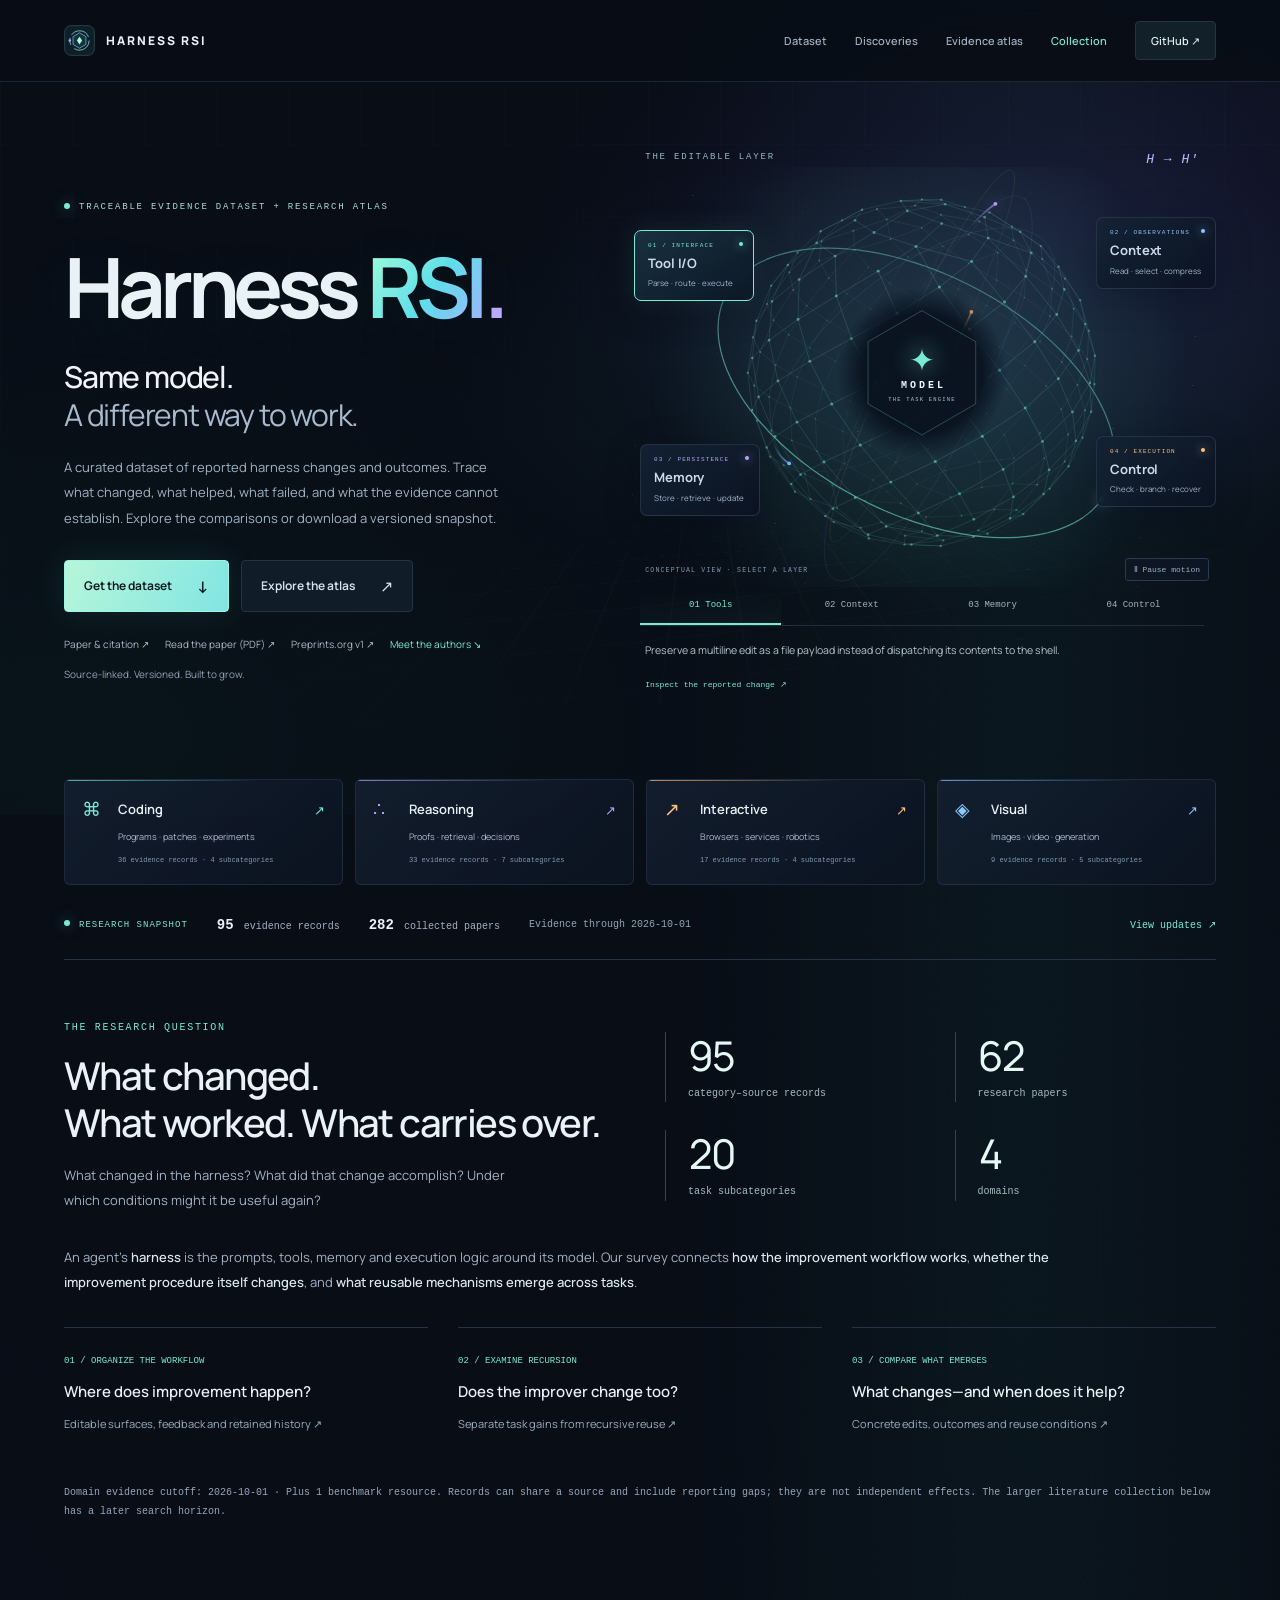
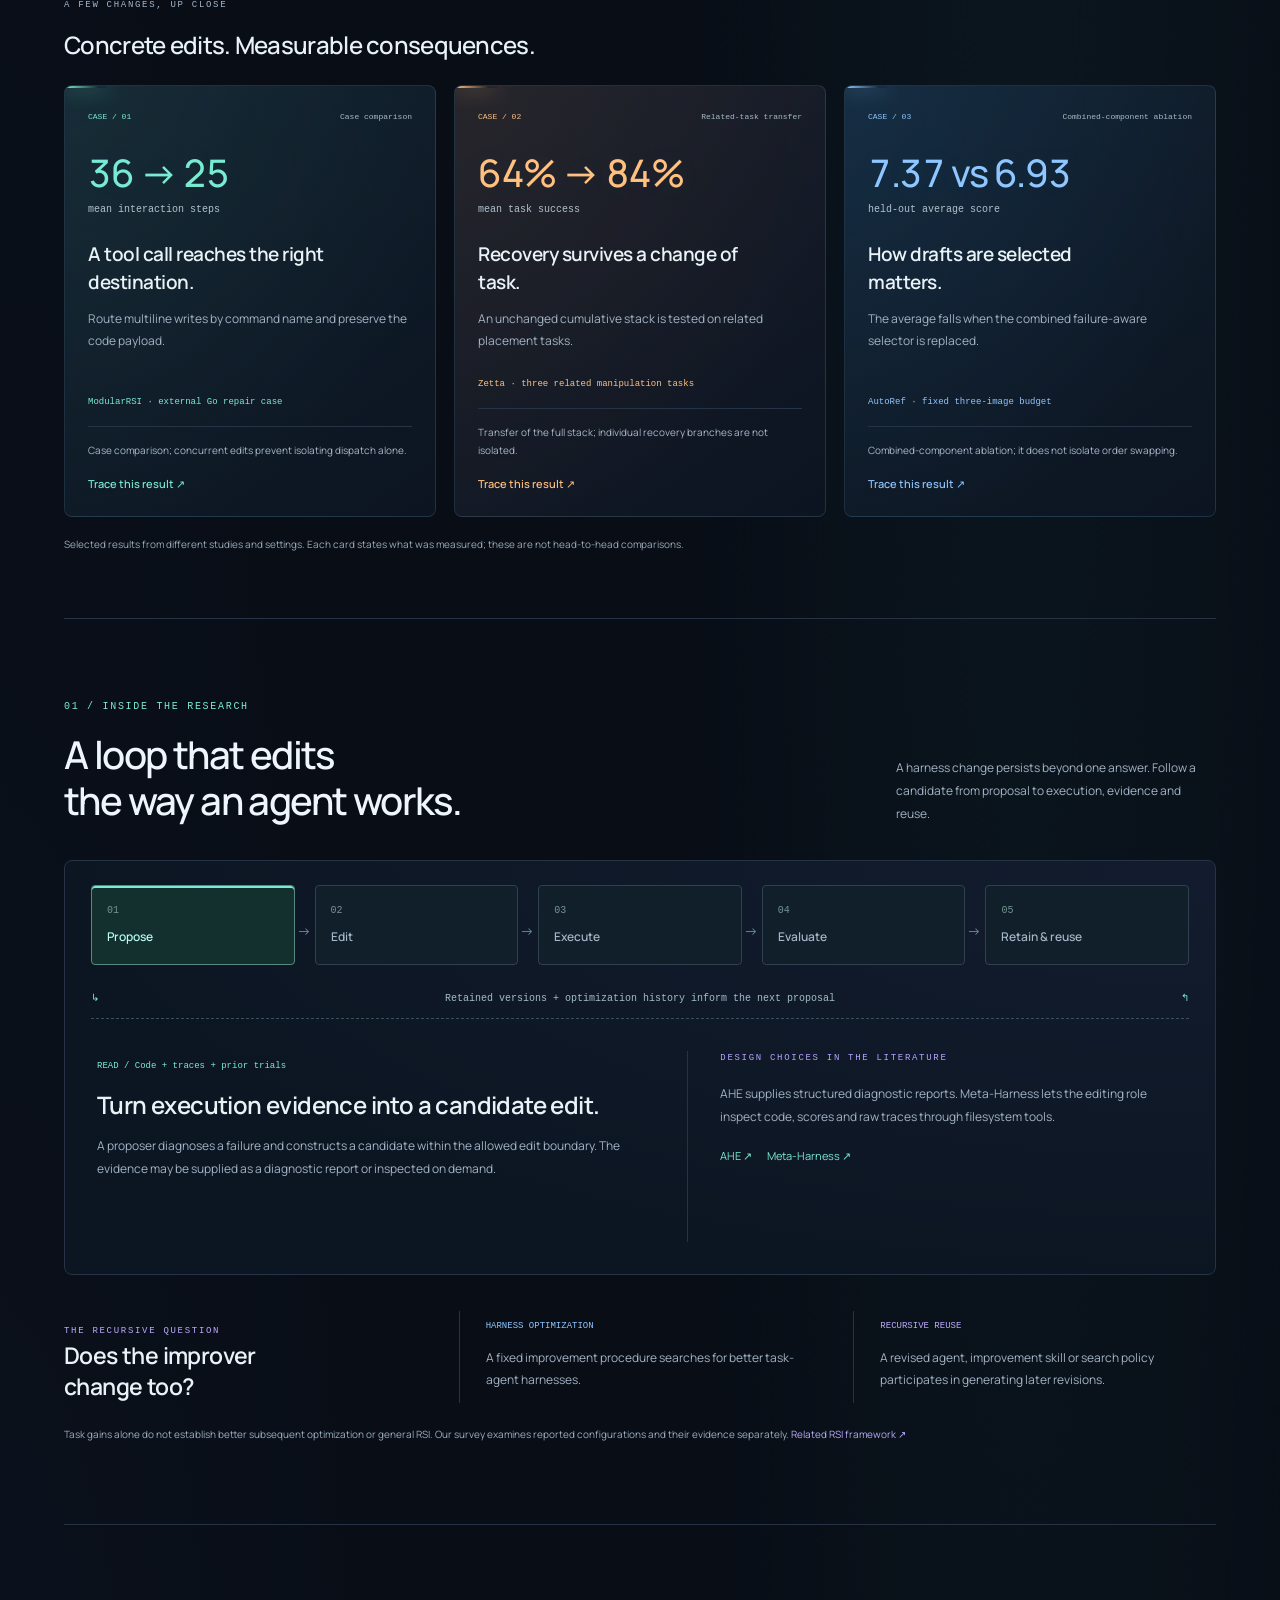
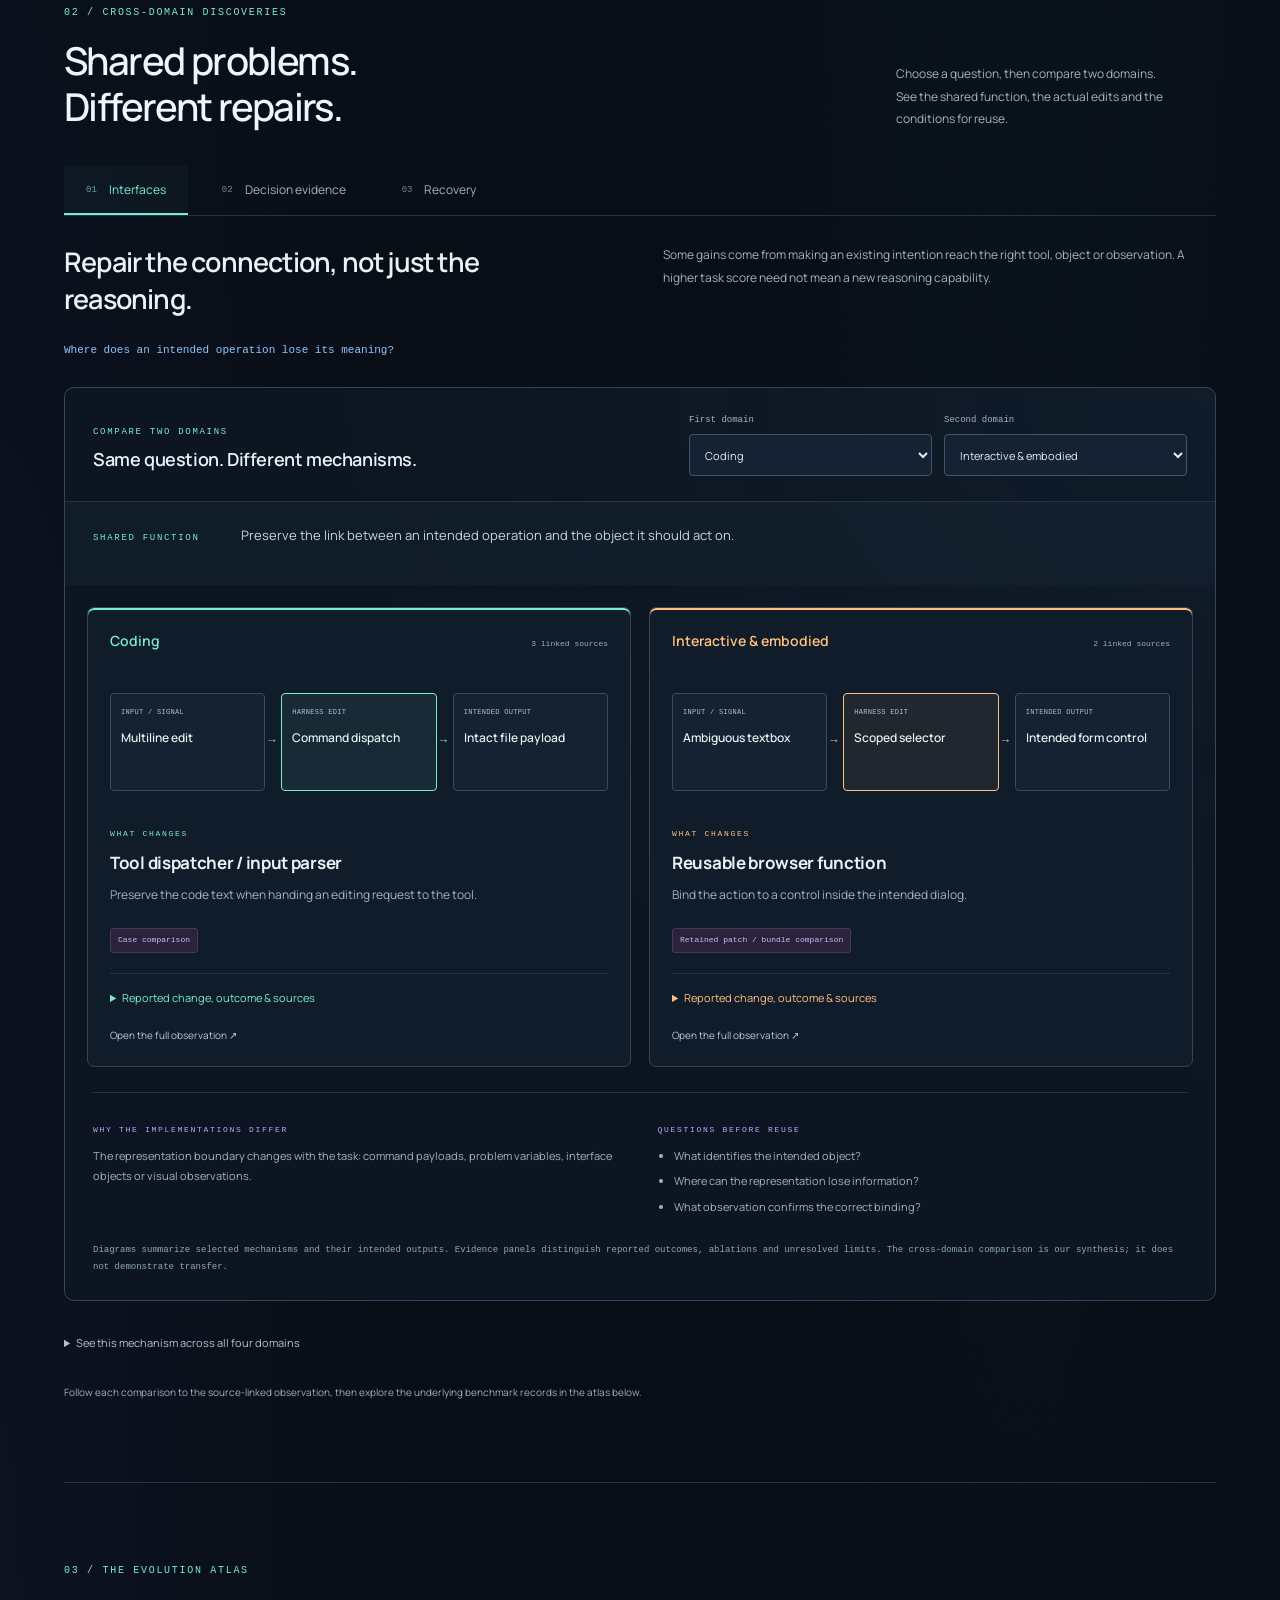
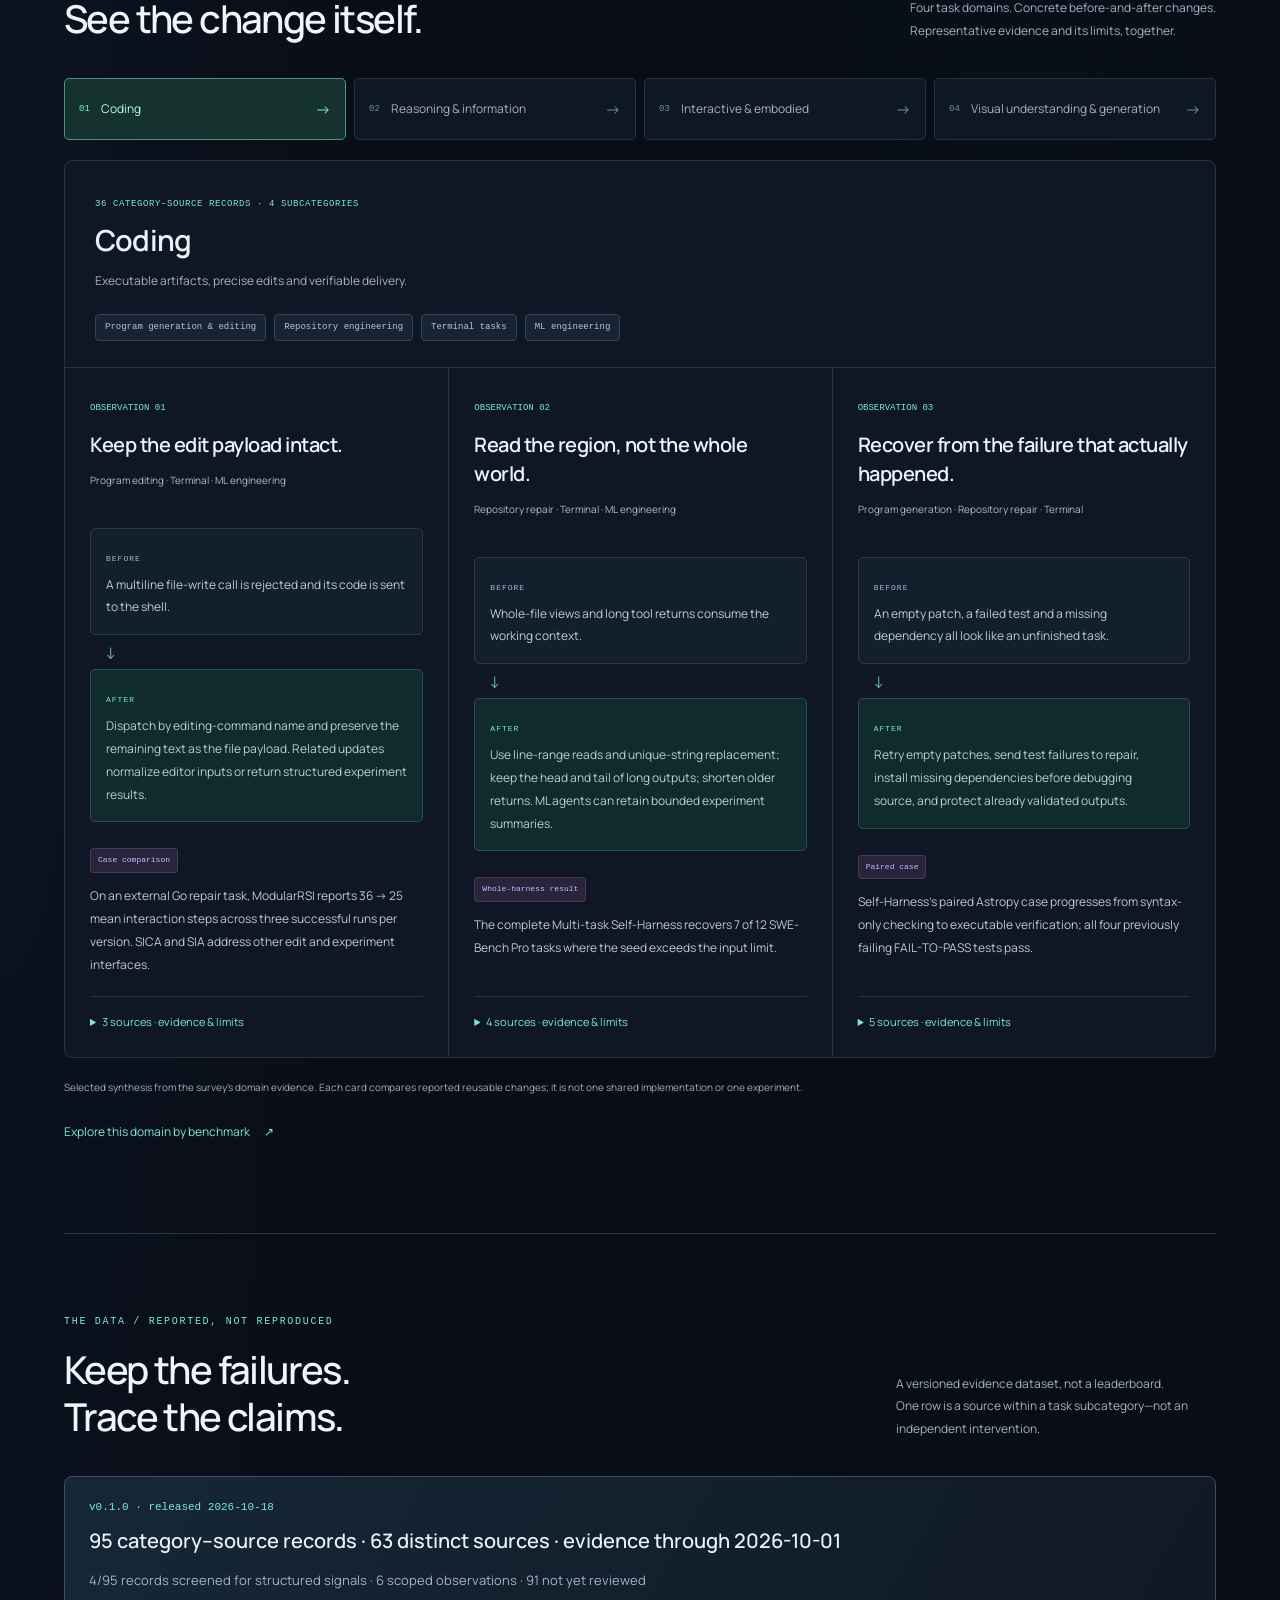
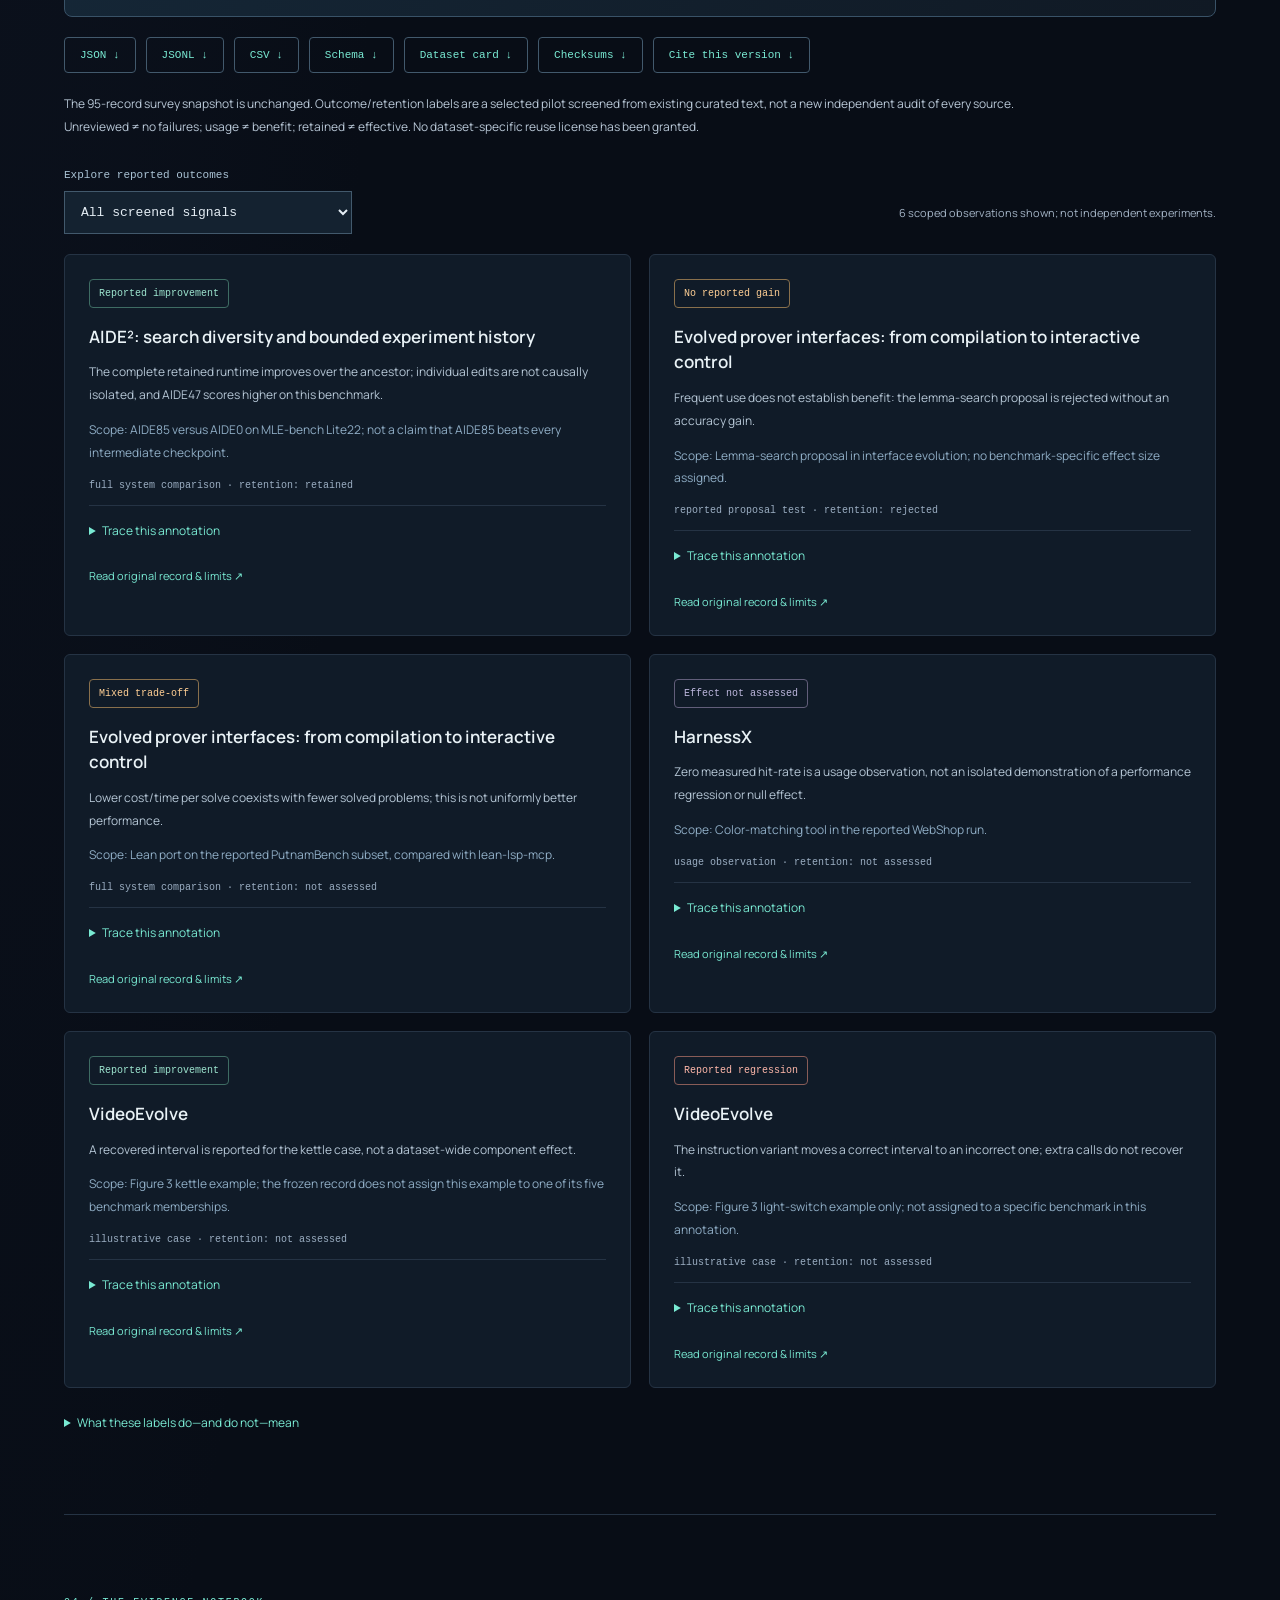
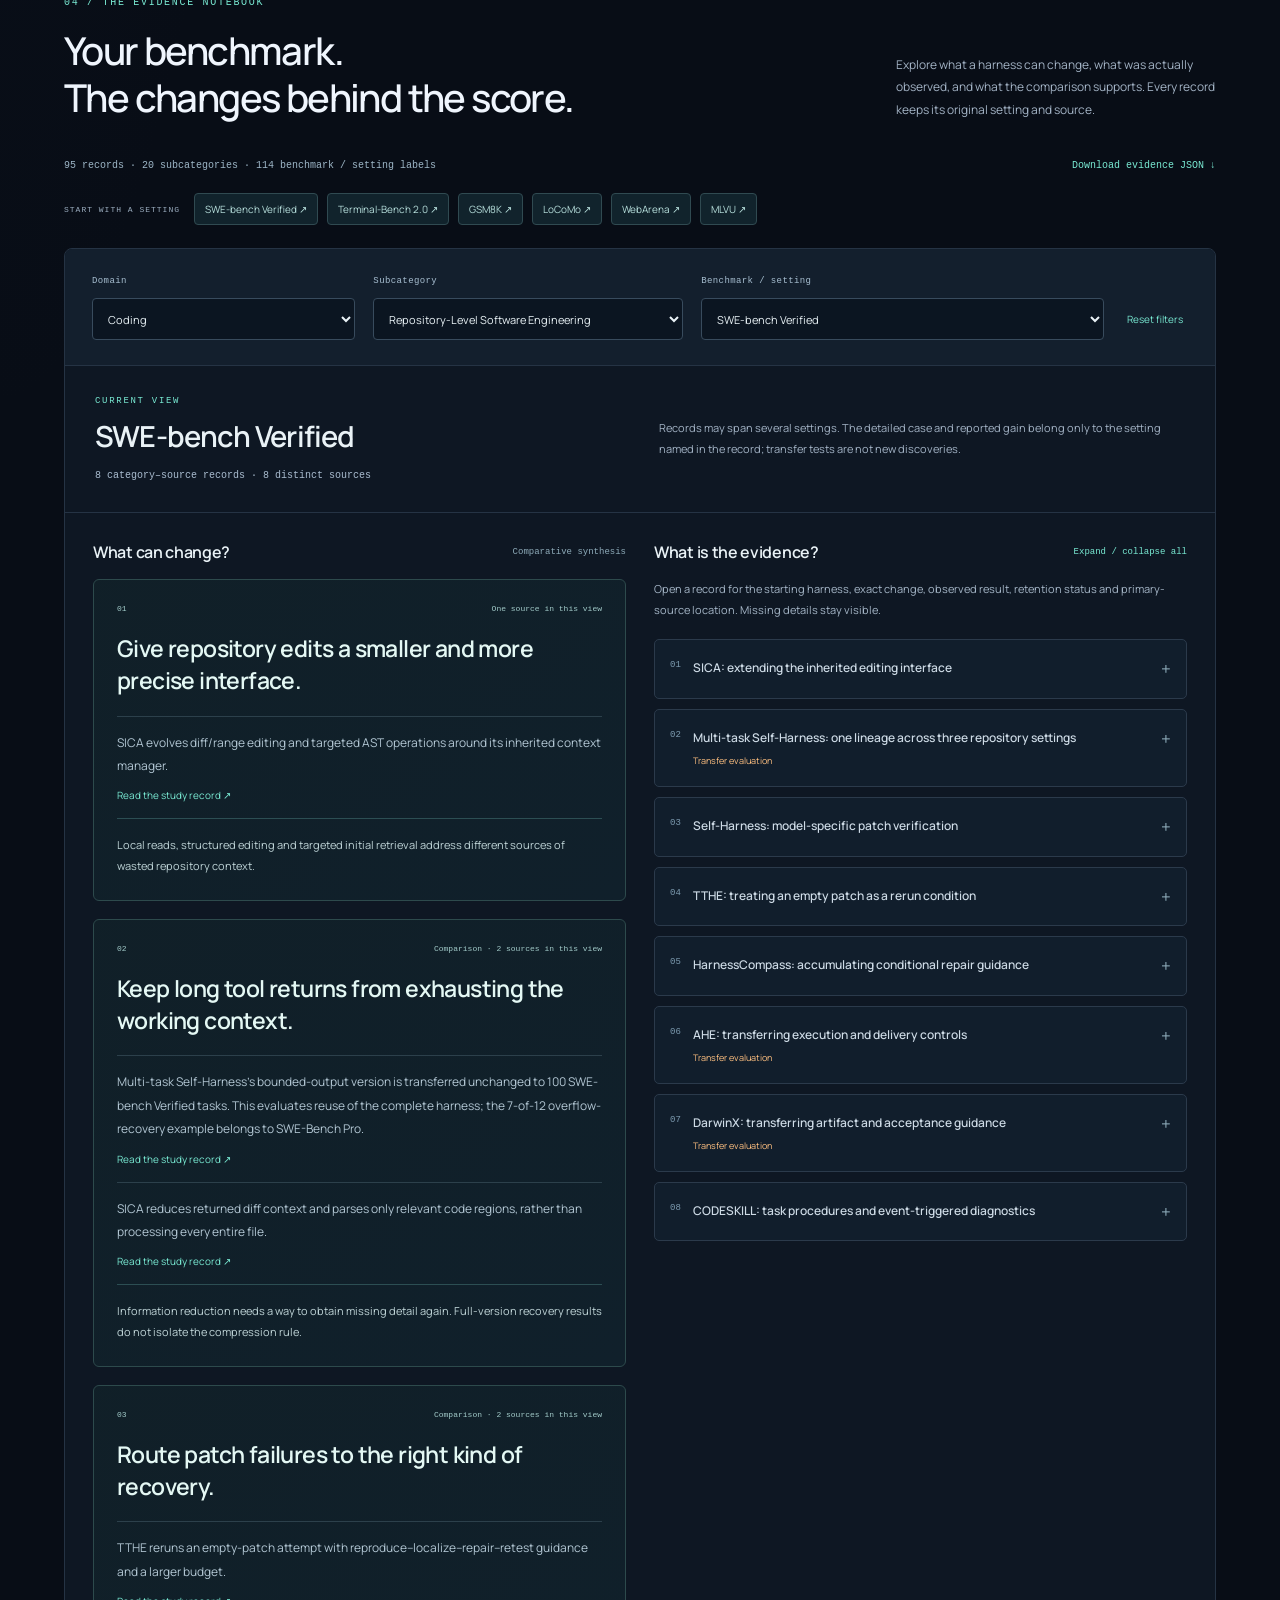
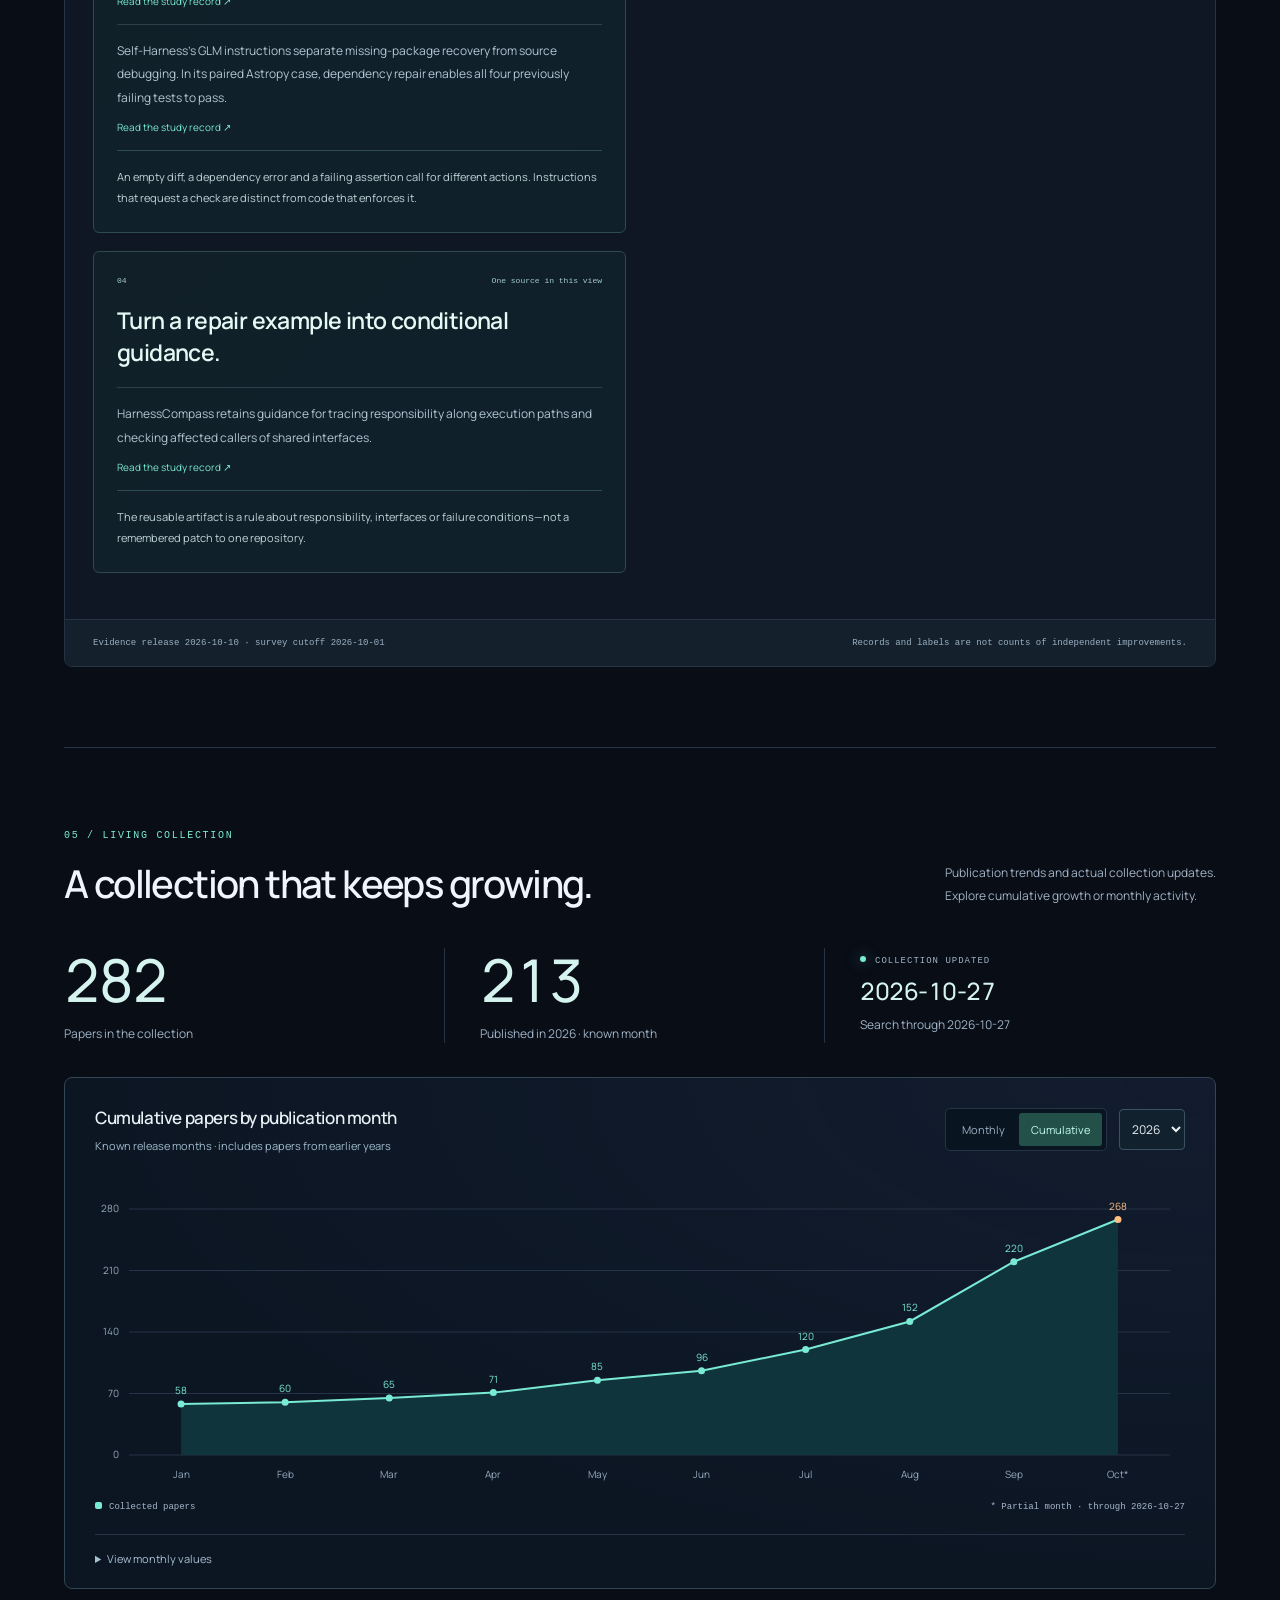
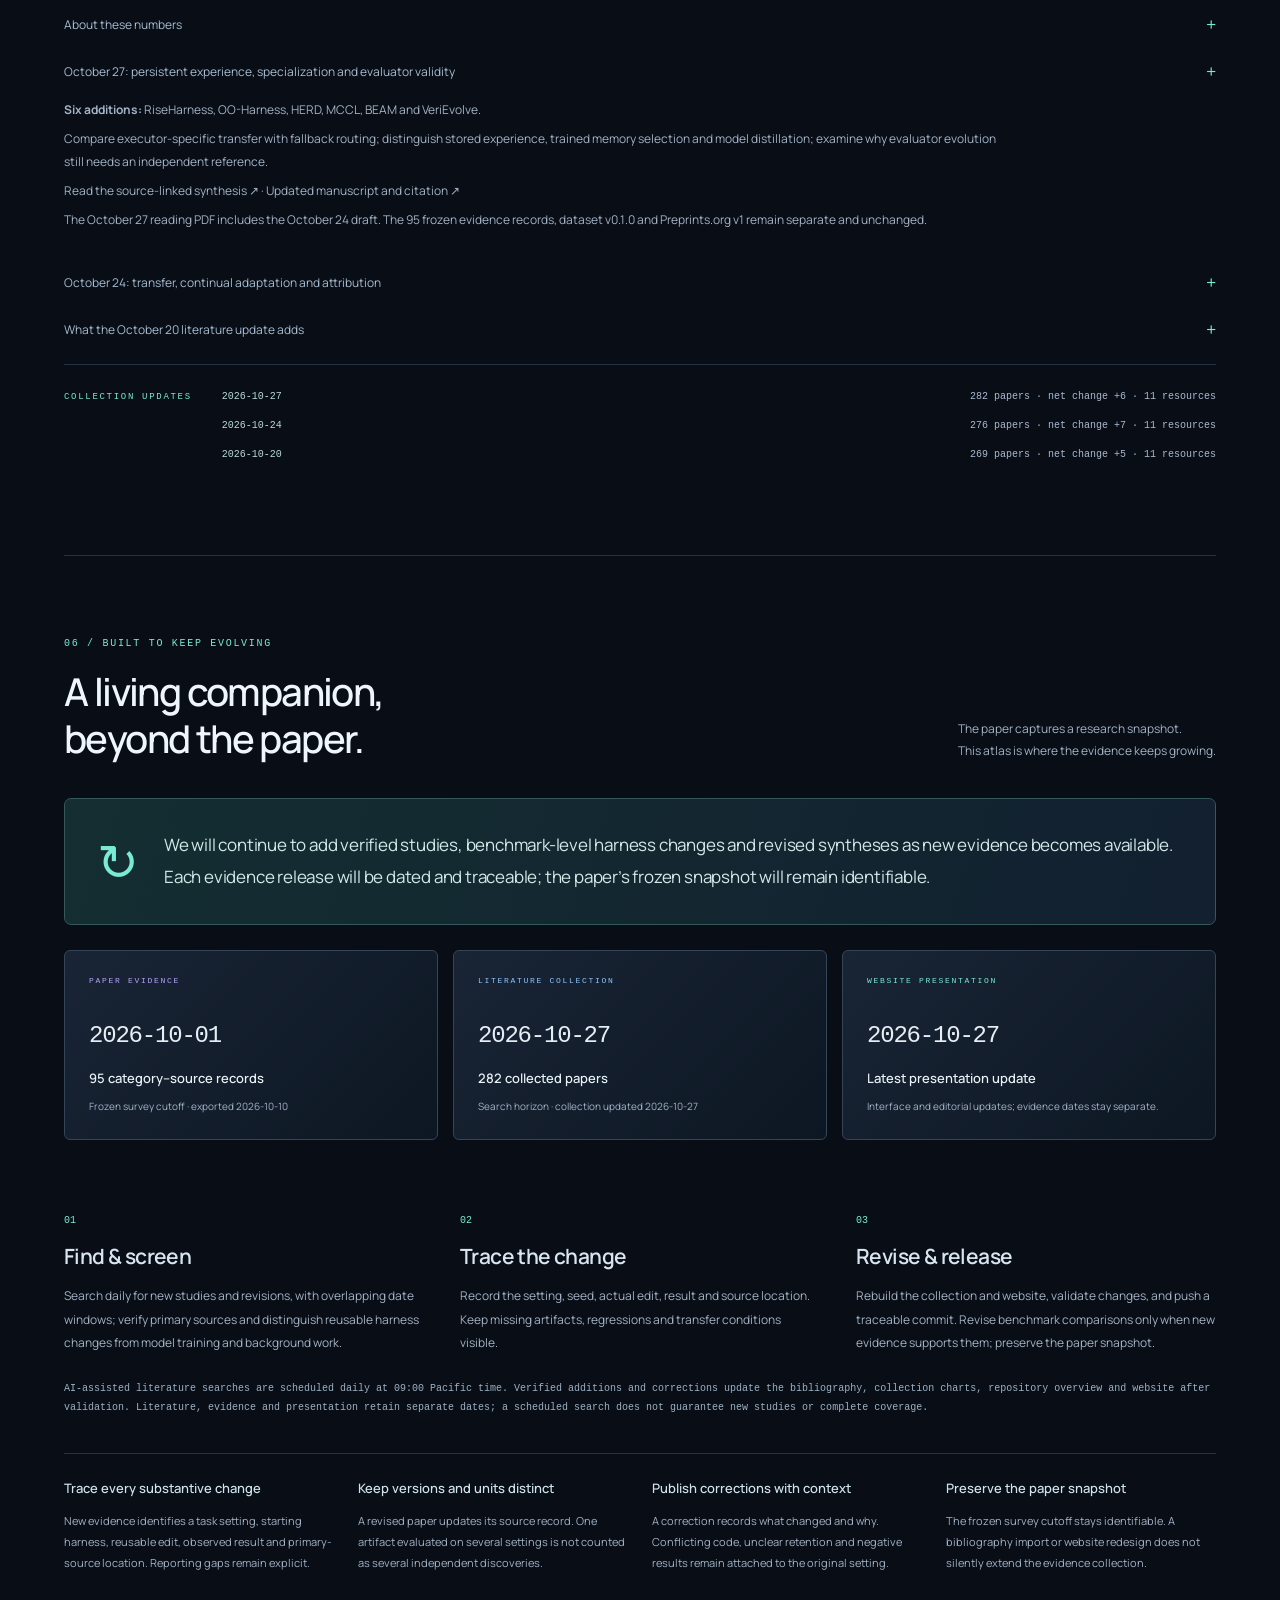
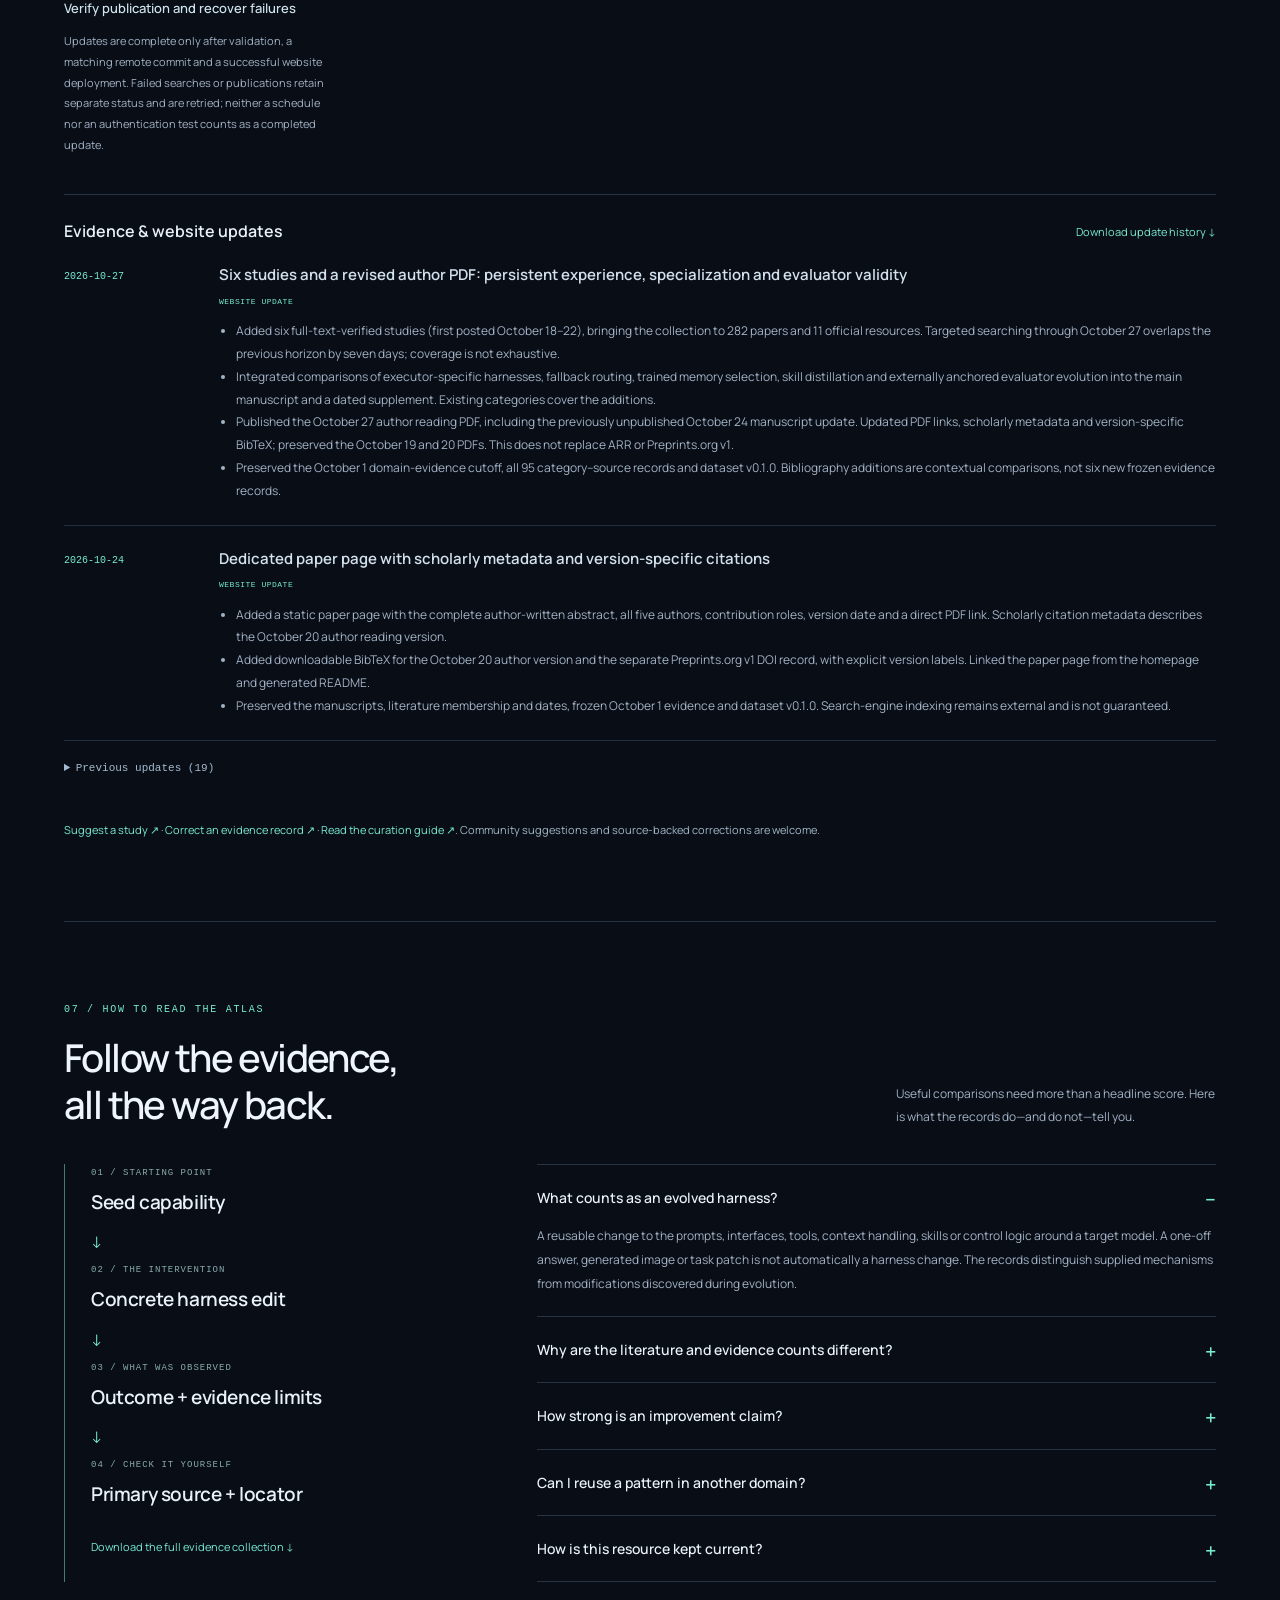
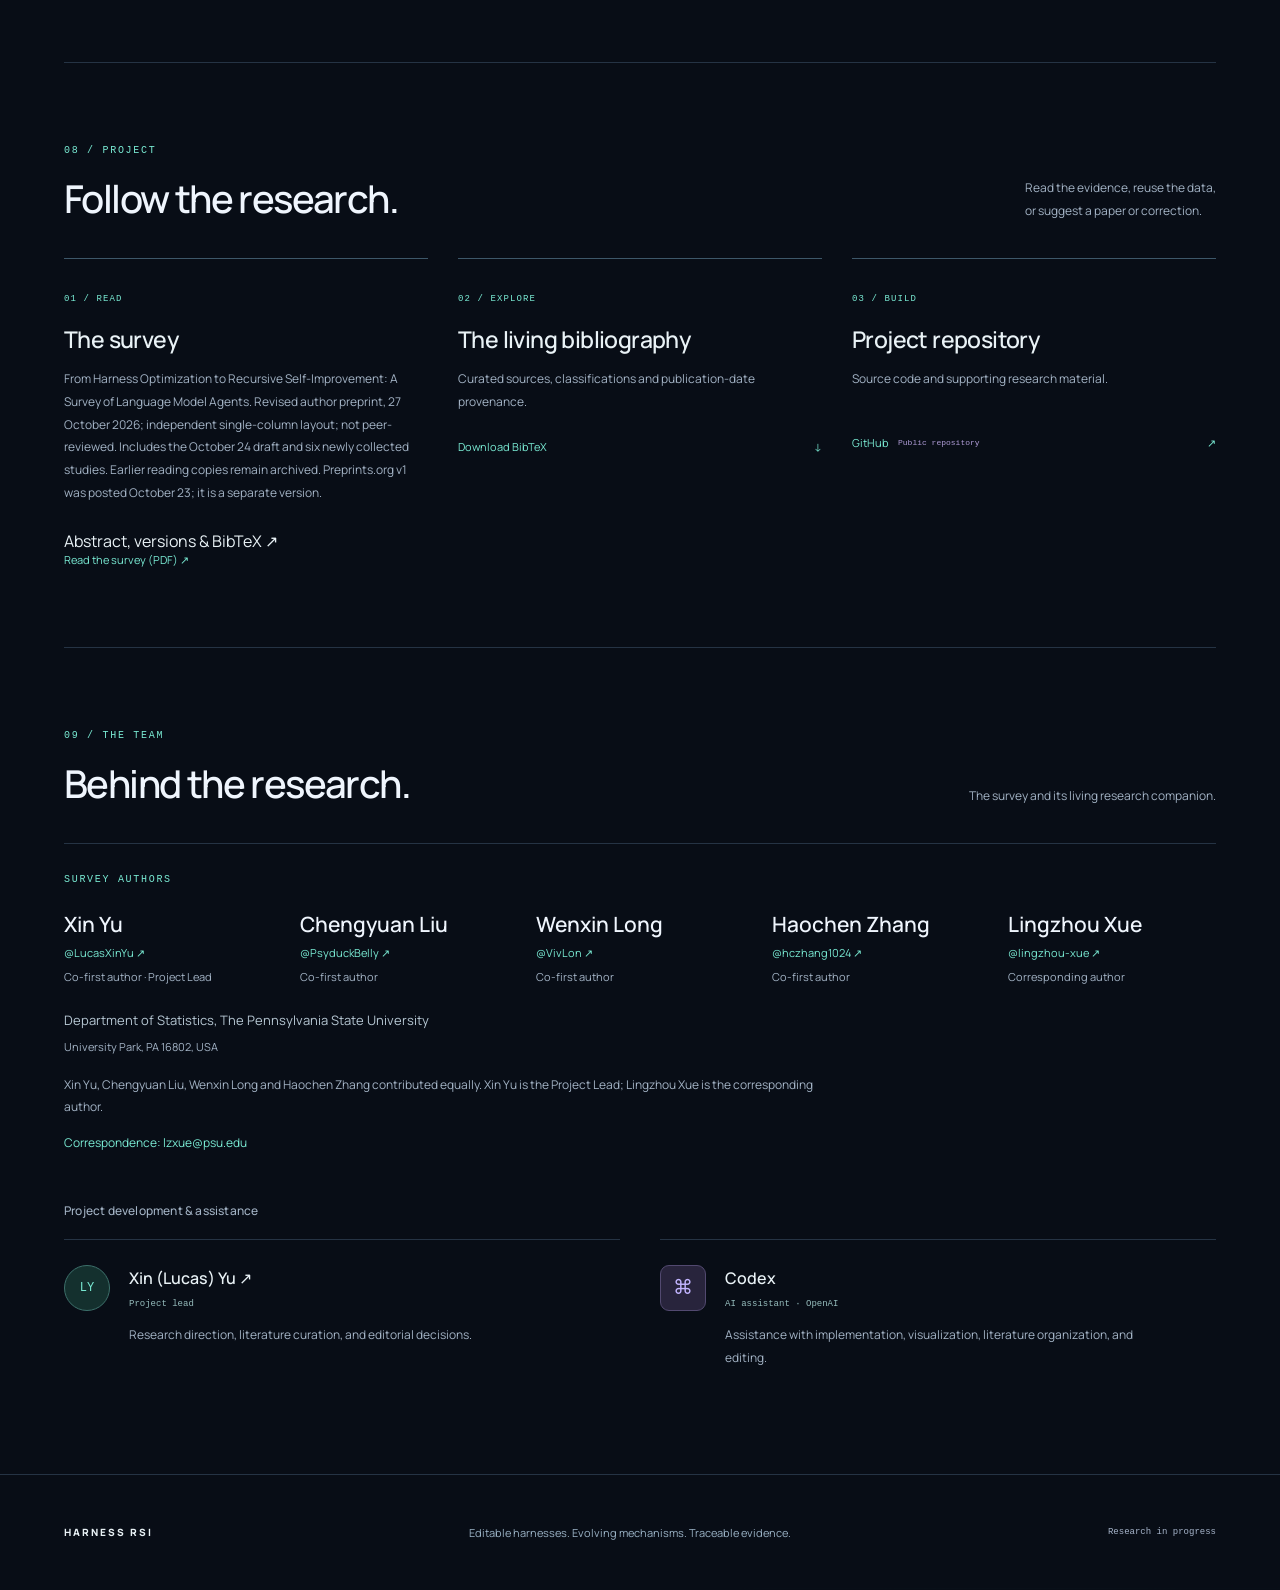
==== docs/index.html @ 1bdcbf84 "Update research atlas and source-linked synthesis" ====
<!doctype html>
<html lang="en">
<head>
<meta charset="utf-8"><meta name="viewport" content="width=device-width,initial-scale=1">
<meta name="description" content="Harness RSI: a curated, source-traceable evidence dataset and research atlas of reported agent-harness changes, outcomes, failures and evidence limits. Versioned JSON, JSONL and CSV downloads.">
<link rel="canonical" href="https://lucasxinyu.github.io/harness-rsi/">
<meta property="og:url" content="https://lucasxinyu.github.io/harness-rsi/">
<meta property="og:title" content="Harness RSI — Traceable evidence dataset & research atlas"><meta property="og:description" content="Versioned evidence of reported harness changes, gains, failures and limits, alongside cross-domain comparisons and a growing literature collection."><meta property="og:type" content="website"><meta name="theme-color" content="#080d16"><link rel="icon" href="assets/favicon.svg?v=observatory-20261010" type="image/svg+xml"><title>Harness RSI — Evidence dataset & research atlas</title><link rel="preload" href="assets/fonts/Manrope-Variable.ttf" as="font" type="font/ttf" crossorigin><link rel="stylesheet" href="style.css?v=authors-20261018">
</head>
<body>
<div class="ambient-grid" aria-hidden="true"></div>
<a class="skip-link" href="#atlas">Skip to the research atlas</a>
<header class="site-header wrap"><a class="brand" href="#top" aria-label="Harness RSI home"><img class="brand-mark" src="assets/favicon.svg?v=observatory-20261010" width="34" height="34" alt="">HARNESS RSI</a><nav aria-label="Main navigation"><a href="#dataset">Dataset</a><a href="#findings">Discoveries</a><a href="#benchmarks">Evidence atlas</a><a href="#activity">Collection</a><a class="nav-code" href="https://github.com/LucasXinYu/harness-rsi">GitHub ↗</a></nav></header>
<main id="top" class="wrap">
<section class="hero" aria-labelledby="project-title"><div class="hero-atmosphere" aria-hidden="true"></div>
<div class="hero-copy"><p class="hero-badge"><span class="status-dot"></span>TRACEABLE EVIDENCE DATASET + RESEARCH ATLAS</p><h1 id="project-title">Harness <span>RSI</span><span class="title-period">.</span></h1><p class="hero-statement">Same model.<br><em>A different way to work.</em></p><p class="hero-description">A curated dataset of reported harness changes and outcomes. Trace what changed, what helped, what failed, and what the evidence cannot establish. Explore the comparisons or download a versioned snapshot.</p><div class="hero-actions"><a class="button primary" href="#dataset">Get the dataset <span aria-hidden="true">↓</span></a><a class="button secondary" href="#benchmarks">Explore the atlas <span aria-hidden="true">↗</span></a></div><div class="hero-bottom"><a class="paper-link" href="paper/">Paper &amp; citation ↗</a><a id="paper-action" class="paper-link" href="paper/Harness_RSI_Preprint_2026-10-27.pdf">Read the paper (PDF) <span aria-hidden="true">↗</span></a><a class="paper-link" href="https://www.preprints.org/manuscript/202610.2293">Preprints.org v1 ↗</a><a class="hero-team-link" href="#contributors">Meet the authors <span aria-hidden="true">↘</span></a><span class="hero-status">Source-linked. Versioned. Built to grow.</span></div></div>
<div class="hero-art"><div class="art-topline"><span>THE EDITABLE LAYER</span><span class="art-coordinate">H → H′</span></div><div class="orbital-art" id="harness-field">
<img class="field-fallback" src="assets/harness-observatory.svg" width="580" height="430" alt="Tools, context, memory and execution control form an editable harness around the task model.">
<canvas id="harness-canvas" aria-hidden="true"></canvas>
<div class="field-overlay" hidden>
<div class="field-core" aria-hidden="true"><span class="core-glyph">✦</span><strong>MODEL</strong><span>THE TASK ENGINE</span></div>
<button class="field-node node-tools" data-orbit-surface="tools" aria-pressed="true"><span class="node-index">01 / INTERFACE</span><strong>Tool I/O</strong><small>Parse · route · execute</small><i aria-hidden="true"></i></button>
<button class="field-node node-context" data-orbit-surface="context" aria-pressed="false"><span class="node-index">02 / OBSERVATIONS</span><strong>Context</strong><small>Read · select · compress</small><i aria-hidden="true"></i></button>
<button class="field-node node-memory" data-orbit-surface="memory" aria-pressed="false"><span class="node-index">03 / PERSISTENCE</span><strong>Memory</strong><small>Store · retrieve · update</small><i aria-hidden="true"></i></button>
<button class="field-node node-control" data-orbit-surface="control" aria-pressed="false"><span class="node-index">04 / EXECUTION</span><strong>Control</strong><small>Check · branch · recover</small><i aria-hidden="true"></i></button>
<span class="field-caption">CONCEPTUAL VIEW · SELECT A LAYER</span><button type="button" id="motion-toggle" class="motion-toggle" aria-label="Pause diagram animation" aria-pressed="false">Ⅱ <span>Pause motion</span></button>
</div></div><div class="surface-tabs" role="tablist" aria-label="Explore editable harness surfaces"><button role="tab" aria-selected="true" aria-controls="surface-panel" id="surface-tab-tools" data-surface="tools">01 Tools</button><button role="tab" aria-selected="false" aria-controls="surface-panel" id="surface-tab-context" data-surface="context" tabindex="-1">02 Context</button><button role="tab" aria-selected="false" aria-controls="surface-panel" id="surface-tab-memory" data-surface="memory" tabindex="-1">03 Memory</button><button role="tab" aria-selected="false" aria-controls="surface-panel" id="surface-tab-control" data-surface="control" tabindex="-1">04 Control</button></div><div id="surface-panel" class="surface-panel" role="tabpanel" aria-labelledby="surface-tab-tools"><p id="surface-description">Preserve a multiline edit as a file payload instead of dispatching its contents to the shell.</p><a id="surface-source" href="#finding-coding-route-edits">Inspect the reported change ↗</a></div></div>
</section>
<div class="domain-portals" id="domain-portals" aria-label="Explore evidence in four task domains"></div>
<div class="snapshot-strip"><span><i class="status-dot"></i>RESEARCH SNAPSHOT</span><p><strong id="hero-records">—</strong> evidence records</p><p><strong id="hero-papers">—</strong> collected papers</p><p class="snapshot-date">Evidence through <time id="hero-cutoff">—</time></p><a href="#maintenance">View updates ↗</a></div>
<section class="evidence-overview" aria-labelledby="evidence-title"><div class="evidence-intro"><p class="eyebrow">THE RESEARCH QUESTION</p><h2 id="evidence-title">What changed.<br>What worked. What carries over.</h2><p>What changed in the harness? What did that change accomplish? Under which conditions might it be useful again?</p></div><div class="evidence-numbers" id="evidence-numbers"></div><p class="survey-definition">An agent’s <strong>harness</strong> is the prompts, tools, memory and execution logic around its model. Our survey connects <strong>how the improvement workflow works</strong>, <strong>whether the improvement procedure itself changes</strong>, and <strong>what reusable mechanisms emerge across tasks</strong>.</p><div class="deliverable-links"><a href="#research"><span>01 / ORGANIZE THE WORKFLOW</span><strong>Where does improvement happen?</strong><small>Editable surfaces, feedback and retained history ↗</small></a><a href="#recursive-scope"><span>02 / EXAMINE RECURSION</span><strong>Does the improver change too?</strong><small>Separate task gains from recursive reuse ↗</small></a><a href="#findings"><span>03 / COMPARE WHAT EMERGES</span><strong>What changes—and when does it help?</strong><small>Concrete edits, outcomes and reuse conditions ↗</small></a></div><p class="evidence-scope" id="evidence-scope"></p></section>
<section class="result-section" aria-labelledby="results-title"><div class="result-heading"><p class="eyebrow">A FEW CHANGES, UP CLOSE</p><h2 id="results-title">Concrete edits. Measurable consequences.</h2></div><div id="result-cards" class="result-cards"></div><p class="result-note">Selected results from different studies and settings. Each card states what was measured; these are not head-to-head comparisons.</p></section>
<section id="research" class="research-section section-space" aria-labelledby="research-title"><div class="section-heading"><div><p class="eyebrow">01 / INSIDE THE RESEARCH</p><h2 id="research-title">A loop that edits<br>the way an agent works.</h2></div><p>A harness change persists beyond one answer. Follow a candidate from proposal to execution, evidence and reuse.</p></div><div class="workflow-shell"><div class="workflow-tabs" id="workflow-tabs" role="tablist" aria-label="Harness improvement workflow"></div><div class="workflow-return"><span aria-hidden="true">↳</span> Retained versions + optimization history inform the next proposal <span aria-hidden="true">↰</span></div><div id="workflow-panel" role="tabpanel" tabindex="0"></div></div><div class="recursion-contrast" id="recursive-scope"><div><p class="eyebrow">THE RECURSIVE QUESTION</p><h3>Does the improver<br>change too?</h3></div><div><span class="contrast-label">HARNESS OPTIMIZATION</span><p>A fixed improvement procedure searches for better task-agent harnesses.</p></div><div><span class="contrast-label recursive">RECURSIVE REUSE</span><p>A revised agent, improvement skill or search policy participates in generating later revisions.</p></div></div><p class="research-boundary">Task gains alone do not establish better subsequent optimization or general RSI. Our survey examines reported configurations and their evidence separately. <a href="https://www.preprints.org/manuscript/202608.0051">Related RSI framework ↗</a></p></section>
<section id="findings" class="synthesis section-space" aria-labelledby="findings-title"><div class="section-heading"><div><p class="eyebrow">02 / CROSS-DOMAIN DISCOVERIES</p><h2 id="findings-title">Shared problems.<br>Different repairs.</h2></div><p>Choose a question, then compare two domains.<br>See the shared function, the actual edits and the conditions for reuse.</p></div><div class="insight-tabs" id="insight-tabs" role="tablist" aria-label="Cross-domain comparison"></div><div id="insight-panel" role="tabpanel" tabindex="0"></div><p id="comparison-status" class="sr-only" aria-live="polite"></p><p class="atlas-note">Follow each comparison to the source-linked observation, then explore the underlying benchmark records in the atlas below.</p></section>
<section id="atlas" class="atlas section-space" aria-labelledby="atlas-title"><div class="section-heading"><div><p class="eyebrow">03 / THE EVOLUTION ATLAS</p><h2 id="atlas-title">See the change itself.</h2></div><p>Four task domains. Concrete before-and-after changes.<br>Representative evidence and its limits, together.</p></div><div id="domain-tabs" class="domain-tabs" role="tablist" aria-label="Task domains" aria-orientation="horizontal"></div><div id="domain-panel" class="domain-panel" role="tabpanel" tabindex="0" aria-labelledby="tab-coding"><div class="panel-heading"><div><span class="domain-overline" id="domain-overline"></span><h3 id="domain-title">Coding</h3><p id="domain-subtitle"></p></div></div><div id="domain-scope" class="domain-scope"></div><div id="domain-findings" class="domain-findings"></div><p id="domain-status" class="sr-only" aria-live="polite"></p></div><p class="atlas-note">Selected synthesis from the survey’s domain evidence. Each card compares reported reusable changes; it is not one shared implementation or one experiment.</p><button type="button" class="atlas-detail-link" id="domain-evidence-link">Explore this domain by benchmark <span aria-hidden="true">↗</span></button></section>
<section id="dataset" class="dataset-section section-space" aria-labelledby="dataset-title">
<div class="section-heading"><div><p class="eyebrow">THE DATA / REPORTED, NOT REPRODUCED</p><h2 id="dataset-title">Keep the failures.<br>Trace the claims.</h2></div><p>A versioned evidence dataset, not a leaderboard.<br>One row is a source within a task subcategory—not an independent intervention.</p></div>
<div class="dataset-release"><span id="dataset-version">v0.1.0 · released 2026-10-18</span><strong id="dataset-coverage">95 category–source records · evidence through 2026-10-01</strong><p id="dataset-screening">4/95 records screened for structured signals · 6 scoped observations · 91 not yet reviewed</p></div>
<div class="dataset-downloads" aria-label="Dataset downloads"><a href="dataset/v0.1.0/dataset.json" data-dataset-file="dataset.json" download>JSON ↓</a><a href="dataset/v0.1.0/records.jsonl" data-dataset-file="records.jsonl" download>JSONL ↓</a><a href="dataset/v0.1.0/records.csv" data-dataset-file="records.csv" download>CSV ↓</a><a href="dataset/v0.1.0/schema.json" data-dataset-file="schema.json" download>Schema ↓</a><a href="dataset/v0.1.0/DATASET_CARD.md" data-dataset-file="DATASET_CARD.md" download>Dataset card ↓</a><a href="dataset/v0.1.0/checksums.json" data-dataset-file="checksums.json" download>Checksums ↓</a><a href="dataset/v0.1.0/citation.bib" data-dataset-file="citation.bib" download>Cite this version ↓</a></div>
<p class="dataset-boundary">The 95-record survey snapshot is unchanged. Outcome/retention labels are a selected pilot screened from existing curated text, not a new independent audit of every source. Unreviewed ≠ no failures; usage ≠ benefit; retained ≠ effective. No dataset-specific reuse license has been granted.</p>
<div class="dataset-toolbar"><label for="dataset-outcome">Explore reported outcomes<select id="dataset-outcome"><option value="all">All screened signals</option><option value="regression">Reported regressions</option><option value="no_gain">No reported gain</option><option value="mixed">Mixed trade-offs</option><option value="improvement">Reported improvements</option><option value="not_assessed">Performance effect not assessed</option></select></label><p id="dataset-filter-status" role="status" aria-live="polite"></p></div>
<div id="dataset-signals" class="dataset-signals"></div><p id="dataset-error" role="alert" hidden>Dataset could not be loaded. The versioned download links remain available.</p>
<details class="dataset-method"><summary>What these labels do—and do not—mean</summary><p>One record may contain multiple outcomes under different comparisons. Each signal has a scope, attribution type, retention status, exact supporting record excerpt, and inherited source locator. Empty benchmark applicability does not mean every benchmark. The remaining records and reserved control/selection fields are explicitly unassessed. This is not a representative sample of attempted edits; do not calculate a global success or failure rate. The separate living bibliography below includes newer papers that have not entered this evidence snapshot.</p></details>
</section>
<section id="benchmarks" class="benchmark-atlas section-space" aria-labelledby="benchmark-title">
<div class="section-heading"><div><p class="eyebrow">04 / THE EVIDENCE NOTEBOOK</p><h2 id="benchmark-title">Your benchmark.<br>The changes behind the score.</h2></div><p>Explore what a harness can change, what was actually observed, and what the comparison supports. Every record keeps its original setting and source.</p></div>
<div class="benchmark-coverage"><span id="benchmark-coverage">Loading benchmark evidence…</span><a id="evidence-download" href="evidence.json" download>Download evidence JSON ↓</a></div>
<div class="benchmark-shortcuts"><span>START WITH A SETTING</span><a href="#benchmarks?domain=coding&amp;category=all&amp;setting=swe-bench-verified">SWE-bench Verified ↗</a><a href="#benchmarks?domain=coding&amp;category=all&amp;setting=terminal-bench-2-0">Terminal-Bench 2.0 ↗</a><a href="#benchmarks?domain=reasoning&amp;category=all&amp;setting=gsm8k">GSM8K ↗</a><a href="#benchmarks?domain=reasoning&amp;category=all&amp;setting=locomo">LoCoMo ↗</a><a href="#benchmarks?domain=interactive&amp;category=all&amp;setting=webarena">WebArena ↗</a><a href="#benchmarks?domain=visual&amp;category=all&amp;setting=mlvu">MLVU ↗</a></div><div class="benchmark-workspace">
<div class="benchmark-controls"><label>Domain<select id="bench-domain" aria-label="Evidence domain"></select></label><label>Subcategory<select id="bench-category" aria-label="Evidence subcategory"></select></label><label>Benchmark / setting<select id="bench-setting" aria-label="Benchmark or setting"></select></label><button id="benchmark-reset" type="button">Reset filters</button></div>
<div class="benchmark-view-heading"><div><p class="eyebrow">CURRENT VIEW</p><h3 id="benchmark-heading">SWE-bench Verified</h3><p id="benchmark-count"></p></div><p id="benchmark-scope"></p></div>
<div class="benchmark-columns"><div><div class="notebook-column-heading"><h3>What can change?</h3><span>Comparative synthesis</span></div><div id="benchmark-patterns"></div></div><div><div class="notebook-column-heading"><h3>What is the evidence?</h3><button id="expand-records" type="button">Expand / collapse all</button></div><p class="record-reading-guide">Open a record for the starting harness, exact change, observed result, retention status and primary-source location. Missing details stay visible.</p><div id="benchmark-records"></div></div></div>
<div class="benchmark-bottom"><span id="benchmark-version"></span><span>Records and labels are not counts of independent improvements.</span></div></div><p id="benchmark-status" class="sr-only" aria-live="polite"></p><p id="benchmark-error" role="alert" hidden>Benchmark evidence could not be loaded. <a href="evidence.json">Download the data</a> or refresh this page.</p>
</section>
<section id="activity" class="activity section-space" aria-labelledby="activity-title">
<div class="section-heading"><div><p class="eyebrow">05 / LIVING COLLECTION</p><h2 id="activity-title">A collection that keeps growing.</h2></div><p>Publication trends and actual collection updates.<br>Explore cumulative growth or monthly activity.</p></div>
<div class="collection-metrics"><div><strong id="paper-count">—</strong><span>Papers in the collection</span></div><div><strong id="year-count">—</strong><span id="year-count-label">Published in the latest year</span></div><div class="update-metric"><span class="metric-overline"><i class="status-dot"></i>COLLECTION UPDATED</span><strong id="collection-updated">—</strong><span>Search through <time id="search-cutoff">—</time></span></div></div>
<div class="publication-panel"><div class="chart-toolbar"><div><h3 id="chart-heading">Papers by publication month</h3><p id="chart-description">Included literature · monthly counts</p></div><div class="chart-controls"><div class="chart-switch" role="group" aria-label="Publication chart view"><button type="button" id="monthly-view" aria-pressed="false">Monthly</button><button type="button" id="cumulative-view" aria-pressed="true">Cumulative</button></div><label class="year-control"><span class="sr-only">Publication year</span><select id="publication-year" aria-label="Publication year" disabled><option>2026</option></select></label></div></div>
<div id="publication-chart" class="publication-chart"><img src="assets/publication-timeline.svg" alt="Monthly publication counts for the collected literature. Detailed values load with JavaScript."></div>
<div class="chart-footnote"><span><i class="chart-key"></i>Collected papers</span><span id="partial-note">The current month is partial.</span></div>
<p id="chart-summary" class="sr-only" aria-live="polite"></p>
<details class="chart-data"><summary>View monthly values</summary><table><caption id="data-caption">Publication counts</caption><thead><tr><th scope="col">Month</th><th scope="col">Papers</th><th scope="col">Cumulative</th></tr></thead><tbody id="monthly-values"></tbody></table></details></div>
<details class="collection-notes"><summary>About these numbers <span aria-hidden="true">+</span></summary><div><p id="collection-scope">Counts cover the survey collection, including related methods, surveys, and benchmarks.</p><p id="date-coverage">Publication months use first arXiv submission where available, otherwise bibliographic publication dates.</p></div></details>
<details class="collection-notes" id="literature-synthesis-oct27" open><summary>October 27: persistent experience, specialization and evaluator validity <span aria-hidden="true">+</span></summary><div><p><strong>Six additions:</strong> RiseHarness, OO-Harness, HERD, MCCL, BEAM and VeriEvolve.</p><p>Compare executor-specific transfer with fallback routing; distinguish stored experience, trained memory selection and model distillation; examine why evaluator evolution still needs an independent reference.</p><p><a href="https://github.com/LucasXinYu/harness-rsi/blob/main/docs/LITERATURE_UPDATE_2026-10-27.md">Read the source-linked synthesis ↗</a> · <a href="paper/">Updated manuscript and citation ↗</a></p><p>The October 27 reading PDF includes the October 24 draft. The 95 frozen evidence records, dataset v0.1.0 and Preprints.org v1 remain separate and unchanged.</p></div></details>
<details class="collection-notes" id="literature-synthesis-oct24"><summary>October 24: transfer, continual adaptation and attribution <span aria-hidden="true">+</span></summary><div><p><strong>Seven additions:</strong> MaD-RSI, Harness-Delta Attribution, Harness Scaling, HarnessAdapt-RL, Are Self-Evolving Agents Continual Learners?, Recoverability and Verifier Strength, and SERA.</p><p>Compare what changes: a shared harness across models, a policy trained across harnesses, retained behavior under task drift, or a planner revised before robot-task testing. These are different adaptation settings.</p><p><a href="https://github.com/LucasXinYu/harness-rsi/blob/main/docs/LITERATURE_UPDATE_2026-10-24.md">Read the source-linked synthesis ↗</a></p><p>Targeted literature update through October 24. The 95 frozen evidence records and dataset v0.1.0 remain unchanged; the reading PDF was still the October 20 version at that release. The October 27 PDF now incorporates this discussion.</p></div></details>
<details class="collection-notes" id="literature-synthesis"><summary>What the October 20 literature update adds <span aria-hidden="true">+</span></summary><div><p><strong>Recursive reuse:</strong> Harness², RSIFlow and Harmony Harness distinguish task-harness changes, retained improvement guidance and supplied search machinery.</p><p><strong>Failures and generalization:</strong> failure-feedback directedness, GSO and Harness Evolution Hits a Ceiling separate target repair, regressions, held-out effects and trained-model carryover.</p><p><strong>Memory and definitions:</strong> MemSkill, ERSkill, SESA and Self-Evolving Agent Harness distinguish stored content, reusable procedures, trained policies and conceptual scope.</p><p><a href="https://github.com/LucasXinYu/harness-rsi/blob/main/docs/LITERATURE_UPDATE_2026-10-20.md">Read the source-linked comparison supplement ↗</a></p><p>This targeted synthesis covers already-collected literature through October 20 and is now incorporated in the revised GitHub reading PDF. The October 19 PDF remains archived; submitted manuscripts and the dataset are unchanged. The frozen evidence still covers October 1: 95 records, dataset v0.1.0. Unreported failures are not recovered by this update.</p></div></details>
<div class="collection-history"><span class="eyebrow">COLLECTION UPDATES</span><div id="collection-updates"><p>Loading collection history…</p></div></div>
<p id="stats-error" role="alert" hidden>Collection statistics could not be loaded. Please refresh this page.</p>
</section>
<section id="maintenance" class="maintenance section-space" aria-labelledby="maintenance-title"><div class="section-heading"><div><p class="eyebrow">06 / BUILT TO KEEP EVOLVING</p><h2 id="maintenance-title">A living companion,<br>beyond the paper.</h2></div><p>The paper captures a research snapshot.<br>This atlas is where the evidence keeps growing.</p></div><div class="maintenance-promise"><span class="maintenance-marker" aria-hidden="true">↻</span><p id="maintenance-commitment"></p></div><div id="maintenance-versions" class="maintenance-versions" aria-label="Research and website versions"></div><div id="maintenance-steps" class="maintenance-steps"></div><p id="maintenance-cadence" class="maintenance-cadence"></p><div id="maintenance-policy" class="maintenance-policy"></div><div class="release-heading"><h3>Evidence & website updates</h3><a href="updates.json" download>Download update history ↓</a></div><div id="evidence-releases"></div><p class="maintenance-actions"><a href="https://github.com/LucasXinYu/harness-rsi/issues/new?template=paper.yml">Suggest a study ↗</a> · <a href="https://github.com/LucasXinYu/harness-rsi/issues/new?template=evidence.yml">Correct an evidence record ↗</a> · <a href="https://github.com/LucasXinYu/harness-rsi/blob/main/CONTRIBUTING.md">Read the curation guide ↗</a>. Community suggestions and source-backed corrections are welcome.</p><p id="maintenance-error" role="alert" hidden>Update details could not be loaded. Please refresh this page.</p></section>
<section class="reading-guide section-space" id="guide" aria-labelledby="guide-title"><div class="section-heading"><div><p class="eyebrow">07 / HOW TO READ THE ATLAS</p><h2 id="guide-title">Follow the evidence,<br>all the way back.</h2></div><p>Useful comparisons need more than a headline score. Here is what the records do—and do not—tell you.</p></div><div class="guide-layout"><div class="evidence-chain"><span>01 / STARTING POINT</span><h3>Seed capability</h3><i aria-hidden="true">↓</i><span>02 / THE INTERVENTION</span><h3>Concrete harness edit</h3><i aria-hidden="true">↓</i><span>03 / WHAT WAS OBSERVED</span><h3>Outcome + evidence limits</h3><i aria-hidden="true">↓</i><span>04 / CHECK IT YOURSELF</span><h3>Primary source + locator</h3><a href="evidence.json" download>Download the full evidence collection ↓</a></div><div class="guide-questions"><details open><summary>What counts as an evolved harness?</summary><p>A reusable change to the prompts, interfaces, tools, context handling, skills or control logic around a target model. A one-off answer, generated image or task patch is not automatically a harness change. The records distinguish supplied mechanisms from modifications discovered during evolution.</p></details><details><summary>Why are the literature and evidence counts different?</summary><p>The living bibliography includes surveys, benchmarks and adjacent methods. The frozen domain evidence is a narrower set: 95 category–source records from 62 research papers and one benchmark resource. A paper can contribute a record to more than one task category.</p></details><details><summary>How strong is an improvement claim?</summary><p>Read the evidence label. A full-system gain does not isolate one edit. An ablation tests the components actually removed; a paired case remains a case. A rejected or unused proposal is not presented as a final retained capability.</p></details><details><summary>Can I reuse a pattern in another domain?</summary><p>Use it as a design hypothesis. Compare the failure trigger, available observations and corrective actions. An analogy across domains is not an established transfer result; unchanged-harness transfer is identified separately when reported.</p></details><details><summary>How is this resource kept current?</summary><p>New studies are screened, concrete revisions are traced to primary sources, and comparisons are revised when the evidence changes. Dated release notes distinguish website changes, evidence updates and bibliography imports. The paper’s October 1, 2026 evidence snapshot remains identifiable.</p></details></div></div></section>
<section id="project" class="project-section section-space" aria-labelledby="resources-title"><div class="section-heading"><div><p class="eyebrow">08 / PROJECT</p><h2 id="resources-title">Follow the research.</h2></div><p>Read the evidence, reuse the data,<br>or suggest a paper or correction.</p></div><div class="resource-grid">
<article class="resource-card"><span class="resource-number">01 / READ</span><h3>The survey</h3><p>From Harness Optimization to Recursive Self-Improvement: A Survey of Language Model Agents. Revised author preprint, 27 October 2026; independent single-column layout; not peer-reviewed. Includes the October 24 draft and six newly collected studies. Earlier reading copies remain archived. <a href="https://www.preprints.org/manuscript/202610.2293">Preprints.org v1</a> was posted October 23; it is a separate version.</p><a class="text-link" href="paper/">Abstract, versions &amp; BibTeX ↗</a> <a id="paper-resource" class="resource-link" href="paper/Harness_RSI_Preprint_2026-10-27.pdf">Read the survey (PDF) <span aria-hidden="true">↗</span></a></article>
<article class="resource-card"><span class="resource-number">02 / EXPLORE</span><h3>The living bibliography</h3><p>Curated sources, classifications and publication-date provenance.</p><a class="resource-link" href="literature.bib" download>Download BibTeX <span aria-hidden="true">↓</span></a></article>
<article class="resource-card"><span class="resource-number">03 / BUILD</span><h3>Project repository</h3><p>Source code and supporting research material.</p><a class="resource-link" href="https://github.com/LucasXinYu/harness-rsi">GitHub <span class="access-label">Public repository</span><span aria-hidden="true">↗</span></a></article></div></section>
<section id="contributors" class="contributors-section section-space" aria-labelledby="contributors-title"><div class="section-heading"><div><p class="eyebrow">09 / THE TEAM</p><h2 id="contributors-title">Behind the research.</h2></div><p>The survey and its living research companion.</p></div>
<div class="paper-team"><h3 class="eyebrow">SURVEY AUTHORS</h3><ul id="paper-authors" class="paper-authors" aria-label="Survey authors in manuscript order"></ul><p id="paper-affiliation" class="paper-affiliation"></p><p id="paper-location" class="paper-location"></p><p id="paper-authorship-note" class="paper-authorship-note"></p><a id="paper-contact" class="paper-contact"></a></div>
<h3 class="development-heading">Project development &amp; assistance</h3><div id="contributor-grid" class="contributor-grid"></div></section>
<p id="load-error" role="alert" hidden>The domain navigation could not be loaded. Please refresh this page.</p>
</main><footer class="wrap"><a class="brand" href="#top">HARNESS RSI</a><p>Editable harnesses. Evolving mechanisms. Traceable evidence.</p><span class="footer-status">Research in progress</span></footer>
<dialog id="figure-viewer" aria-labelledby="viewer-title"><div class="viewer-header"><div><p class="eyebrow">HARNESS RSI / FIGURE VIEW</p><h2 id="viewer-title">Research figure</h2></div><button id="close-viewer" class="icon-button" type="button" aria-label="Close figure viewer">×</button></div><div id="viewer-stage" class="viewer-stage" tabindex="0" aria-label="Figure image, scroll to explore when zoomed"><img id="viewer-image" alt=""></div><div class="viewer-bottom"><p id="viewer-caption"></p><div class="viewer-actions"><button type="button" id="zoom-figure" aria-pressed="false">Zoom in +</button><a id="download-figure" download>Download ↗</a></div></div></dialog>
<noscript><p class="wrap noscript">Enable JavaScript to explore the interactive findings and publication chart. The repository README provides a static summary.</p></noscript><script src="app.js?v=paper-20261020" defer></script><script src="observatory.js" defer></script><script src="harness-field.js" defer></script><script type="module" src="benchmarks.js"></script>
<script type="module" src="dataset.js"></script>
</body></html>
---- docs/style.css ----
@font-face{font-family:Manrope;src:url('assets/fonts/Manrope-Variable.ttf') format('truetype');font-weight:200 800;font-style:normal;font-display:swap}
:root{color-scheme:dark;--paper:#080d16;--white:#101925;--ink:#e9f2f6;--muted:#a3b3c5;--line:#253344;--pale:#111f2d;--green:#79ead3;--lime:#79ead3;--orange:#ffc080;--purple:#b6a4ff;--blue:#8ec6ff;--mono:ui-monospace,SFMono-Regular,Consolas,monospace;font-family:Manrope,Arial,sans-serif;color:var(--ink);background:var(--paper);font-synthesis:none}
*{box-sizing:border-box}html{scroll-behavior:smooth;scroll-padding-top:100px}body{margin:0;background:radial-gradient(ellipse at 80% 5%,#12343840,transparent 24%),radial-gradient(ellipse at 0% 30%,#202c4830,transparent 23%)}a{color:inherit;text-decoration:none}a[href]:hover{text-decoration:underline;text-underline-offset:5px}button,select{font:inherit}button{cursor:pointer}button,a,select{touch-action:manipulation}button:focus-visible,a:focus-visible,select:focus-visible,summary:focus-visible,[tabindex]:focus-visible{outline:2px solid var(--green);outline-offset:5px}img{max-width:100%}[hidden]{display:none!important}::selection{background:#79ead344;color:#fff}.wrap{max-width:1440px;padding:0 64px;margin:auto}.sr-only{position:absolute;width:1px;height:1px;padding:0;margin:-1px;overflow:hidden;clip:rect(0,0,0,0);white-space:nowrap;border:0}.skip-link{position:fixed;left:20px;top:-80px;z-index:50;background:var(--green);color:var(--paper);padding:14px}.skip-link:focus{top:10px}.ambient-grid{position:absolute;inset:0 0 auto;height:880px;z-index:-1;background-image:linear-gradient(#49657b12 1px,transparent 1px),linear-gradient(90deg,#49657b12 1px,transparent 1px);background-size:72px 72px;mask-image:linear-gradient(#0009,transparent);pointer-events:none}
/* Observatory identity: sharp type, orbital geometry, a quiet technical grid. */
.site-header{height:82px;display:flex;align-items:center;justify-content:space-between;gap:20px;position:sticky;top:0;z-index:20;background:#080d16ed;backdrop-filter:blur(18px);border-bottom:1px solid #31435480}.brand{display:flex;align-items:center;gap:11px;font-size:12px;font-weight:800;letter-spacing:2px;white-space:nowrap}.brand-mark{width:31px;height:31px;filter:none}nav{display:flex;align-items:center;gap:28px;font-size:11px;font-weight:550;color:var(--muted)}nav a[aria-current]{color:var(--green)}.nav-code{color:var(--ink);padding:11px 15px;border:1px solid var(--line);border-radius:4px;background:#12202a}.nav-code:hover{border-color:var(--green)}
.hero{display:grid;grid-template-columns:1.07fr 1fr;align-items:center;gap:38px;padding:72px 0 48px;min-height:650px}.hero-copy{position:relative;z-index:1}.hero-badge{display:inline-flex;align-items:center;font-family:var(--mono);font-size:10px;letter-spacing:1.45px;color:var(--green);margin:0 0 28px}.status-dot{display:inline-block;background:var(--green);border-radius:50%;width:6px;height:6px;margin:0 9px 1px 0;box-shadow:0 0 14px #79ead388}.hero h1{font-size:clamp(60px,6.4vw,91px);font-weight:650;line-height:1.1;letter-spacing:-5px;white-space:nowrap;margin:0}.hero h1>span{color:var(--green)}.hero h1 .title-period{color:#b8aaff;margin-left:2px}.hero-statement{font-size:clamp(24px,2.6vw,36px);font-weight:450;line-height:1.3;letter-spacing:-1.2px;margin:24px 0 21px;color:#c7d6e3}.hero-description{max-width:480px;font-size:14px;line-height:1.95;color:var(--muted);margin:0 0 29px}.hero-actions{display:flex;align-items:center;gap:12px;flex-wrap:wrap}.button{display:inline-flex;align-items:center;justify-content:space-between;gap:25px;border:1px solid var(--line);border-radius:4px;padding:14px 19px;min-height:48px;font-size:12px;font-weight:650;transition:background .2s,transform .2s,border-color .2s}.button.primary{color:#07161a;background:var(--green);border-color:var(--green);box-shadow:0 4px 35px #79ead318}.button.primary:hover{background:#a0f7e7;transform:translateY(-2px);text-decoration:none}.button.secondary{background:#101c28;color:#d4e3eb}.button.secondary:hover{border-color:#57727d;text-decoration:none}.hero-bottom{display:flex;flex-wrap:wrap;gap:16px;margin-top:25px;font-size:10px;align-items:center}.paper-link{display:flex;gap:8px;color:#aab8c9;align-items:center}.soon{font:8px var(--mono);padding:5px 7px;border:1px solid #3c4459;border-radius:3px;color:#c4b8ec;background:#1d1d30}.hero-status{font-size:10px;color:#91a3b7}.hero-art{position:relative;min-width:0;--surface-color:var(--green)}.hero-art[data-surface=context]{--surface-color:var(--blue)}.hero-art[data-surface=memory]{--surface-color:var(--purple)}.hero-art[data-surface=control]{--surface-color:var(--orange)}.art-topline{display:flex;justify-content:space-between;font:9px var(--mono);color:#94b9c4;letter-spacing:2px;padding:0 8px}.art-coordinate{color:var(--green)}.orbital-art{position:relative;overflow:hidden}.orbital-art>img{display:block;width:100%;height:auto;position:relative;z-index:1}.orbital-beacon{position:absolute;width:44%;aspect-ratio:1;top:20%;left:28%;border-radius:50%;border:1px solid transparent;border-top-color:var(--surface-color);filter:drop-shadow(0 0 4px var(--surface-color));animation:orbit 22s linear infinite;opacity:.55}.surface-tabs{display:grid;grid-template-columns:repeat(4,1fr);gap:0;border-bottom:1px solid var(--line)}.surface-tabs button{border:0;border-bottom:2px solid transparent;border-radius:0;color:#a3b4c5;background:transparent;padding:14px 2px;font:10px var(--mono);white-space:nowrap}.surface-tabs button[aria-selected=true]{color:var(--surface-color);border-bottom-color:var(--surface-color);background:linear-gradient(transparent,#70ddc90a)}.surface-panel{min-height:111px;padding:15px 8px 0}.surface-panel p{font-size:11px;line-height:1.8;color:#b6c7d3;margin:0 0 10px}.surface-panel a{font:9px var(--mono);color:var(--surface-color)}@keyframes orbit{to{transform:rotate(360deg)}}
.snapshot-strip{display:flex;align-items:center;gap:29px;border-top:1px solid var(--line);border-bottom:1px solid var(--line);padding:18px 0;font:10px var(--mono);color:var(--muted);flex-wrap:wrap}.snapshot-strip>span{color:var(--green);font-size:9px;letter-spacing:1px}.snapshot-strip p{margin:0}.snapshot-strip strong{font-weight:600;color:var(--ink);font-size:14px;margin-right:4px}.snapshot-strip>a{margin-left:auto;color:var(--green);font-size:10px}.snapshot-date{color:#8fa7b9}
/* Clear hierarchy remains more important than effects. */
.section-space{padding:80px 0}.section-heading{display:flex;justify-content:space-between;align-items:flex-end;gap:40px;margin-bottom:35px}.eyebrow{font:10px/1.6 var(--mono);letter-spacing:1.7px;color:var(--green);margin:0 0 17px}.section-heading h2{max-width:740px}h2{font-size:clamp(29px,3vw,41px);line-height:1.22;font-weight:550;letter-spacing:-1.6px;margin:0}.section-heading>p{font-size:12px;line-height:1.9;color:var(--muted);max-width:320px;margin:0}h3,h4{font-weight:600}p{overflow-wrap:break-word}
.evidence-overview{display:grid;grid-template-columns:1fr 1fr;gap:32px 50px;padding:60px 0}.evidence-intro>p:last-child{font-size:13px;line-height:1.9;max-width:450px;color:var(--muted);margin:17px 0 0}.evidence-numbers{display:grid;grid-template-columns:1fr 1fr;gap:28px;align-self:center}.evidence-numbers>div{padding-left:22px;border-left:1px solid #2b4851}.evidence-numbers strong{display:block;font-size:41px;letter-spacing:-2px;font-weight:450;color:#e4f9f6;line-height:1.15;font-variant-numeric:tabular-nums}.evidence-numbers span{display:block;font:10px/1.65 var(--mono);color:#a6bbc5;margin-top:7px}.survey-definition{grid-column:1/-1;color:var(--muted);font-size:13px;line-height:1.95;margin:0;max-width:1040px}.survey-definition strong{font-weight:550;color:#dce8f0}.deliverable-links{grid-column:1/-1;display:grid;grid-template-columns:repeat(3,minmax(0,1fr));gap:30px}.deliverable-links a{padding:18px 0;border-top:1px solid var(--line)}.deliverable-links span{font:9px var(--mono);color:var(--green)}.deliverable-links strong{display:block;font-size:15px;font-weight:550;line-height:1.6;margin:12px 0 7px}.deliverable-links small{font-size:11px;line-height:1.7;color:#9aaebf}.evidence-scope{grid-column:1/-1;font:10px/1.85 var(--mono);color:#96a7bc;margin:0}
.result-section{padding:17px 0 65px}.result-heading h2{font-size:24px;letter-spacing:-.7px}.result-heading .eyebrow{font-size:9px;color:#a6b8cd}.result-cards{display:grid;grid-template-columns:repeat(3,minmax(0,1fr));gap:18px;margin-top:26px}.result-card{--accent:var(--green);position:relative;background:linear-gradient(145deg,#14253380,#0d1522);border:1px solid var(--line);border-radius:8px;padding:25px 23px;display:flex;flex-direction:column;min-width:0;overflow:hidden;transition:border-color .2s,transform .2s}.result-card:before{content:"";height:2px;background:var(--accent);position:absolute;top:0;left:23px;width:42px;box-shadow:0 0 20px var(--accent)}.result-card[data-domain=interactive]{--accent:var(--orange)}.result-card[data-domain=visual]{--accent:var(--blue)}.result-card:hover{border-color:#496274;transform:translateY(-3px)}.result-meta{display:flex;justify-content:space-between;gap:10px;flex-wrap:wrap;font:8px/1.6 var(--mono);color:#a7bbc8}.result-meta>span:first-child{color:var(--accent)}.result-metric{padding:26px 0}.result-metric strong{display:block;color:var(--accent);font-size:clamp(26px,3vw,38px);font-weight:500;line-height:1.2;letter-spacing:-1.4px;font-variant-numeric:tabular-nums;white-space:nowrap}.result-metric span{font:10px var(--mono);color:#b2c2ce;display:block;margin-top:9px}.result-card h3{font-size:19px;line-height:1.45;letter-spacing:-.5px;margin:0 0 12px;max-width:270px}.result-description{font-size:12px;line-height:1.8;color:var(--muted);margin:0 0 17px}.result-setting{font:9px/1.8 var(--mono);color:var(--accent);margin:auto 0 15px;padding-top:8px}.result-limit{font-size:10px;line-height:1.8;color:#a9b8c8;border-top:1px solid var(--line);padding-top:14px;margin:0 0 17px}.result-link{font-size:11px;font-weight:550;color:var(--accent)}.result-note{font-size:10px;color:#98aab9;line-height:1.8;margin:18px 0 0}
.research-section{border-top:1px solid var(--line);border-bottom:1px solid var(--line)}.workflow-shell{border:1px solid var(--line);border-radius:8px;background:#0d1622;overflow:hidden}.workflow-tabs{display:grid;grid-template-columns:repeat(5,minmax(0,1fr));padding:24px 26px 0;gap:20px}.workflow-tab{position:relative;display:flex;flex-direction:column;gap:12px;text-align:left;min-width:0;padding:19px 15px;border:1px solid #30404f;border-radius:4px;background:#111f2b;color:#a5b8c8}.workflow-tab:not(:last-child):after{content:'→';position:absolute;right:-17px;top:35px;color:#6e8d9f;font-size:14px}.workflow-tab>span{font:10px var(--mono);color:#72958f}.workflow-tab strong{font-size:12px;font-weight:550}.workflow-tab[aria-selected=true]{background:#13302f;border-color:#56897f;color:#b8fff0;box-shadow:inset 0 2px 0 #79ead3}.workflow-return{font:10px/1.8 var(--mono);text-align:center;margin:15px 26px 0;padding:10px 0;color:#a4bdc3;border-bottom:1px dashed #3a505a;display:flex;justify-content:space-between;gap:15px}.workflow-return>span{color:var(--green)}#workflow-panel{padding:32px;display:grid;grid-template-columns:1.1fr 1fr;gap:45px;min-height:255px}.workflow-object{font:9px/1.6 var(--mono);color:var(--green)}.workflow-summary h3{font-size:24px;letter-spacing:-.6px;line-height:1.3;margin:15px 0}.workflow-summary p,.workflow-comparison p{font-size:12px;line-height:1.9;color:var(--muted);margin:0}.workflow-comparison{border-left:1px solid var(--line);padding-left:32px}.workflow-comparison .eyebrow{font-size:9px;display:block;color:#b6a4ff}.workflow-sources{display:flex;flex-wrap:wrap;gap:15px;margin-top:20px;font-size:11px;color:var(--green)}.recursion-contrast{display:grid;grid-template-columns:1fr 1fr 1fr;gap:32px;padding:36px 0 22px}.recursion-contrast h3{font-size:23px;line-height:1.35;letter-spacing:-.6px;margin:0}.recursion-contrast .eyebrow{font-size:9px;color:#bbaaff}.recursion-contrast>div+div{border-left:1px solid var(--line);padding-left:26px}.contrast-label{font:9px/1.7 var(--mono);color:#8ec6ff}.contrast-label.recursive{color:#beaaff}.recursion-contrast p{font-size:12px;line-height:1.9;color:var(--muted);margin:12px 0 0}.research-boundary{font-size:10px;line-height:1.9;color:#9bafc2;margin:0}.research-boundary a{color:#bbaaff}
.insight-tabs{display:flex;border-bottom:1px solid var(--line);margin-bottom:28px;gap:12px}.insight-tab{display:flex;align-items:center;gap:12px;font-size:12px;color:var(--muted);padding:15px 22px;border:0;border-bottom:2px solid transparent;background:none}.insight-tab>span{font:9px var(--mono);opacity:.7}.insight-tab[aria-selected=true]{color:var(--green);border-bottom-color:var(--green);background:#79ead309}.insight-heading{display:grid;grid-template-columns:1fr 1fr;gap:45px;align-items:start}.insight-heading h3{font-size:27px;line-height:1.35;letter-spacing:-.8px;margin:0;max-width:510px}.insight-heading>p{font-size:12px;line-height:1.9;color:var(--muted);margin:0}.comparison-question{font:11px/1.8 var(--mono);color:#8ec6ff;margin:24px 0 20px}.comparison-grid{display:grid;grid-template-columns:repeat(4,minmax(0,1fr));gap:0;background:#101b27;border:1px solid var(--line);border-radius:8px;overflow:hidden}.comparison-cell{display:flex;flex-direction:column;min-width:0;padding:25px 23px;transition:background .2s}.comparison-cell+.comparison-cell{border-left:1px solid var(--line)}.comparison-cell:hover{background:#142938;text-decoration:none}.cell-domain{font:9px/1.7 var(--mono);color:var(--green);min-height:32px}.comparison-cell:nth-child(2) .cell-domain{color:var(--purple)}.comparison-cell:nth-child(3) .cell-domain{color:var(--orange)}.comparison-cell:nth-child(4) .cell-domain{color:var(--blue)}.comparison-cell strong{font-size:17px;line-height:1.5;letter-spacing:-.3px;display:block;margin:16px 0 12px;font-weight:550}.comparison-cell p{font-size:12px;line-height:1.9;color:var(--muted);margin:0 0 20px}.cell-link{margin-top:auto;font-size:10px;color:#b5c6d5}.atlas-note{font-size:10px;line-height:1.9;color:#9db0c4;margin:20px 0 0}
.atlas{border-top:1px solid var(--line)}.domain-tabs{display:grid;grid-template-columns:repeat(4,minmax(0,1fr));gap:8px;margin-bottom:20px}.domain-tab{display:flex;gap:11px;align-items:center;text-align:left;padding:15px 14px;min-height:62px;font-size:12px;line-height:1.5;color:var(--muted);background:#0e1824;border:1px solid var(--line);border-radius:5px;transition:border-color .2s}.tab-index{font:9px var(--mono);color:#748ca2}.tab-arrow{margin-left:auto;font-size:16px;color:#708da1}.domain-tab[aria-selected=true]{background:#15322f;border-color:#4c9183;color:#baffec}.domain-tab:hover{border-color:#789a9f}.domain-tab[aria-selected=true] .tab-arrow,.domain-tab[aria-selected=true] .tab-index{color:var(--green)}.domain-panel{border:1px solid var(--line);background:#0e1723;border-radius:8px;overflow:hidden}.panel-heading{padding:28px 30px 21px}.domain-overline{font:9px/1.7 var(--mono);letter-spacing:.6px;color:var(--green)}.panel-heading h3{font-size:29px;letter-spacing:-.8px;line-height:1.3;margin:10px 0}.panel-heading p{font-size:12px;line-height:1.9;color:var(--muted);margin:0;max-width:850px}.domain-scope{display:flex;flex-wrap:wrap;gap:8px;padding:0 30px 26px}.domain-scope span{font:9px/1.65 var(--mono);padding:5px 9px;border:1px solid #324457;background:#162435;color:#b2c6d7;border-radius:4px}.domain-findings{display:grid;grid-template-columns:repeat(3,minmax(0,1fr));border-top:1px solid var(--line)}.finding-card{min-width:0;padding:25px;scroll-margin-top:100px;display:flex;flex-direction:column}.finding-card+.finding-card{border-left:1px solid var(--line)}.finding-index{font:9px var(--mono);color:var(--green)}.finding-top h4{font-size:20px;line-height:1.45;letter-spacing:-.5px;margin:15px 0 12px}.finding-tasks{font-size:10px;line-height:1.85;color:#a8bfd0;margin:0 0 23px;min-height:34px}.change-state{padding:15px;background:#131f2d;border:1px solid #273c4b;border-radius:5px}.change-state>span{font:8px var(--mono);letter-spacing:1px;color:#a6b6c8}.change-state p{font-size:12px;line-height:1.9;color:#c0ccd8;margin:8px 0 0}.change-state.after{background:#102b2b;border-color:#28514b}.change-state.after>span{color:var(--green)}.change-arrow{color:#73bbac;padding:6px 15px}.finding-observation{padding:23px 0 20px}.evidence-badge{display:inline-block;padding:5px 7px;font:8px/1.6 var(--mono);color:#cabdff;background:#29243c;border-radius:3px;border:1px solid #463956}.finding-observation>p{font-size:12px;line-height:1.9;color:#bacbd6;margin:12px 0 0}.finding-evidence{margin-top:auto;border-top:1px solid var(--line);padding-top:15px}.finding-evidence summary{font-size:11px;line-height:1.8;color:var(--green);cursor:pointer}.finding-evidence p{font-size:11px;line-height:1.85;color:var(--muted)}.finding-evidence ul{list-style:none;padding:0;margin:0}.finding-evidence li{padding:11px 0;border-top:1px solid var(--line)}.finding-evidence li a{font-size:11px;color:var(--green)}.finding-evidence small{display:block;font-size:10px;line-height:1.8;color:#a4b6c5;margin-top:4px}.atlas-detail-link{padding:13px 0;background:transparent;border:0;font-size:12px;color:var(--green);margin-top:13px}.atlas-detail-link>span{margin-left:12px}
/* Evidence notebook: full detail is available on demand. */
.benchmark-atlas{border-top:1px solid var(--line)}.benchmark-coverage{display:flex;justify-content:space-between;gap:20px;font:10px/1.8 var(--mono);color:#9db6c7;margin:0 0 18px}.benchmark-coverage a{color:var(--green);white-space:nowrap}.benchmark-workspace{border:1px solid var(--line);border-radius:8px;background:#0e1723;overflow:hidden}.benchmark-controls{display:grid;grid-template-columns:.85fr 1fr 1.3fr auto;gap:18px;align-items:end;padding:25px 27px;background:#131f2d;border-bottom:1px solid var(--line)}.benchmark-controls label{font:9px/1.7 var(--mono);letter-spacing:.4px;color:#a7bed0;display:flex;flex-direction:column;gap:9px;min-width:0}.benchmark-controls select{width:100%;min-width:0;height:42px;font:11px Manrope,sans-serif;background:#0b1521;border:1px solid #384b5d;color:var(--ink);border-radius:4px;padding:0 30px 0 11px;text-overflow:ellipsis;cursor:pointer}.benchmark-controls button{border:0;color:var(--green);background:none;height:42px;font-size:10px;padding:0 5px}.benchmark-view-heading{display:grid;grid-template-columns:1fr 1fr;gap:38px;align-items:center;padding:28px 30px;border-bottom:1px solid var(--line)}.benchmark-view-heading .eyebrow{font-size:9px;margin-bottom:9px}.benchmark-view-heading h3{font-size:29px;line-height:1.3;letter-spacing:-.8px;margin:0 0 12px}.benchmark-view-heading>p{font-size:11px;color:var(--muted);line-height:1.9;margin:0}#benchmark-count{font:10px/1.7 var(--mono);color:#aabdd0;margin:0}.benchmark-columns{display:grid;grid-template-columns:1fr 1fr;gap:28px;padding:28px}.benchmark-columns>div{min-width:0}.notebook-column-heading{display:flex;align-items:center;justify-content:space-between;gap:12px;margin-bottom:16px}.notebook-column-heading h3{font-size:16px;letter-spacing:-.3px;margin:0}.notebook-column-heading>span,.notebook-column-heading>button{font:9px var(--mono);color:#8eabb9}.notebook-column-heading>button{border:0;padding:0;background:none;color:var(--green)}.benchmark-pattern{border:1px solid #2d4a4c;border-radius:6px;padding:23px;margin-bottom:18px;background:linear-gradient(140deg,#142c2f66,#10202b)}.pattern-meta{display:flex;justify-content:space-between;gap:12px;font:8px/1.6 var(--mono);color:#a3ccca}.benchmark-pattern h4{font-size:23px;line-height:1.4;letter-spacing:-.6px;color:#e4f8f4;margin:16px 0 19px}.pattern-cases{margin:0;padding:0;list-style:none}.pattern-cases li{padding:14px 0;border-top:1px solid #2c404b}.pattern-cases p{font-size:12px;line-height:1.95;color:#b2c6d3;margin:0}.evidence-jump{border:0;background:none;padding:11px 0 0;color:var(--green);font-size:10px;text-align:left}.evidence-jump:hover{text-decoration:underline;text-underline-offset:3px}.pattern-lesson{font-size:11px;line-height:1.9;color:#bfd4d7;padding-top:16px;margin:0;border-top:1px solid #2c4e53}.record-reading-guide{font-size:11px;line-height:1.9;color:#a5b6c7;margin:0 0 18px}.benchmark-record{border:1px solid #2b3a4b;border-radius:5px;margin-bottom:10px;scroll-margin:105px;background:#111e2c}.benchmark-record>summary{list-style:none;display:flex;gap:12px;align-items:flex-start;padding:17px 15px;cursor:pointer}.benchmark-record>summary::-webkit-details-marker{display:none}.record-index{flex-shrink:0;color:#7d9bb0;font:9px/1.9 var(--mono)}.record-title{font-size:12px;line-height:1.75;font-weight:550;color:#cedbe6;flex:1}.record-plus{font-size:17px;color:#8fadbb;line-height:1.4}.benchmark-record[open]{border-color:#507e80}.benchmark-record[open] .record-plus{transform:rotate(45deg)}.benchmark-record[open]>summary{border-bottom:1px solid #2e424d;background:#182c36;border-radius:5px 5px 0 0}.record-content{padding:20px}.record-status{display:inline-block;font:9px/1.7 var(--mono);color:#b2e6cf;background:#16372e;padding:6px 8px;border-radius:3px}.record-settings{display:flex;flex-wrap:wrap;gap:6px;margin:14px 0 21px}.record-settings button{font:9px/1.7 var(--mono);padding:5px 7px;color:#a9bed4;background:#121e2d;border:1px solid #32465c;border-radius:3px;text-align:left}.record-settings button.active{color:#baf8e9;background:#1a3937;border-color:#406b64}.record-field{margin:0 0 20px}.record-field h5,.record-sources h5{font-size:11px;line-height:1.7;color:#a5e6d9;margin:0 0 8px;font-weight:600}.record-field p{font-size:12px;line-height:2;color:#bdcbd8;margin:0;overflow-wrap:anywhere}.record-sources{border-top:1px solid var(--line);padding-top:16px}.record-sources a{font-size:11px;text-decoration:underline;text-underline-offset:3px;color:var(--green)}.record-sources p{font-size:10px;line-height:1.85;color:#a6b7ca;margin:6px 0 12px;overflow-wrap:anywhere}.record-role{display:block;font-size:9px;font-weight:400;color:var(--orange);margin-top:5px}.record-related{border-top:1px solid var(--line);padding-top:13px}.record-related h5{font-size:10px;color:#a9c5d9;margin:0 0 8px}.record-related button{display:block;padding:6px 0;border:0;background:none;text-align:left;color:#b8a9f7;font-size:10px;line-height:1.8}.benchmark-bottom{background:#14212d;border-top:1px solid var(--line);padding:15px 28px;display:flex;gap:20px;justify-content:space-between;font:9px/1.8 var(--mono);color:#9aafc1}.evidence-gap{padding:25px;border:1px dashed #566d77;border-radius:6px;background:#122330}.evidence-gap .eyebrow{font-size:9px}.evidence-gap h4{font-size:22px;line-height:1.4;margin:15px 0}.evidence-gap p{font-size:12px;line-height:1.9;color:var(--muted)}
.activity{border-top:1px solid var(--line);border-bottom:1px solid var(--line)}.collection-metrics{display:grid;grid-template-columns:1fr 1fr 1.12fr;gap:30px;margin:40px 0 34px}.collection-metrics>div{display:flex;flex-direction:column;gap:12px}.collection-metrics>div+div{padding-left:35px;border-left:1px solid var(--line)}.collection-metrics strong{font-size:59px;line-height:1.1;font-weight:450;letter-spacing:-3px;font-variant-numeric:tabular-nums;color:#d6f4ef}.collection-metrics span{font-size:12px;color:#a0b4c7;line-height:1.5}.collection-metrics .update-metric{justify-content:center;gap:12px}.update-metric strong{font-size:24px;letter-spacing:-.5px;font-weight:500}.collection-metrics .metric-overline{font:9px var(--mono);letter-spacing:1px}.publication-panel{background:linear-gradient(#101d2a,#0c1723);border:1px solid #314554;border-radius:8px;padding:28px 30px 22px}.chart-toolbar{display:flex;align-items:center;justify-content:space-between;gap:20px;margin-bottom:24px}.chart-toolbar h3{font-size:17px;font-weight:550;margin:0 0 9px;letter-spacing:-.4px}.chart-toolbar p{font-size:11px;color:#9fbbcb;line-height:1.5;margin:0}.chart-controls{display:flex;gap:12px;align-items:center}.chart-switch{display:flex;gap:2px;padding:4px;background:#081420;border-radius:5px;border:1px solid var(--line)}.chart-switch button{border:0;border-radius:3px;padding:9px 12px;background:transparent;color:#9caec2;font-size:11px;transition:background .2s}.chart-switch button[aria-pressed=true]{background:#23514a;color:#c4fceb}.year-control select{font-size:12px;color:var(--ink);background:#12212e;padding:10px 8px;border:1px solid #3a5263;border-radius:4px;cursor:pointer}.publication-chart{position:relative;min-height:260px;width:100%}.publication-chart svg,.publication-chart img{display:block;width:100%;height:auto}.chart-hit{outline:none;cursor:crosshair}.chart-hit:focus,.chart-hit:hover{fill:#79ead3;fill-opacity:.1}.chart-footnote{display:flex;justify-content:space-between;gap:12px;font:9px/1.7 var(--mono);color:#a6b7ca;margin-top:12px}.chart-key{display:inline-block;height:7px;width:7px;border-radius:2px;background:var(--green);margin-right:7px}.chart-data{border-top:1px solid var(--line);margin-top:19px;padding-top:16px;font-size:11px;color:#a8c0d0}.chart-data summary{cursor:pointer;width:fit-content}.chart-data table{border-collapse:collapse;width:100%;margin-top:16px;text-align:right;font-variant-numeric:tabular-nums}.chart-data caption{text-align:left;padding-bottom:12px;color:var(--ink)}.chart-data th,.chart-data td{padding:10px;border-bottom:1px solid var(--line)}.chart-data th:first-child,.chart-data td:first-child{text-align:left}.chart-tooltip{position:absolute;z-index:2;pointer-events:none;top:0;background:#233a45;color:#d0e1e9;padding:10px 14px;border:1px solid #5b8b8b;border-radius:5px;min-width:110px;box-shadow:0 8px 20px #0006;font:10px/1.8 var(--mono);white-space:nowrap}.chart-tooltip strong{font-weight:550;color:var(--green);font-size:18px;display:block}.collection-notes{font-size:12px;color:#a7bcd0;margin:23px 0}.collection-notes summary{cursor:pointer;list-style:none;display:flex;align-items:center;justify-content:space-between}.collection-notes summary::-webkit-details-marker{display:none}.collection-notes summary>span{font-size:18px;color:var(--green)}.collection-notes>div{max-width:950px;padding:10px 0}.collection-notes p{font-size:12px;color:var(--muted);line-height:1.9;margin:6px 0}.collection-history{display:flex;align-items:baseline;gap:30px;border-top:1px solid var(--line);padding-top:23px}.collection-history>.eyebrow{font-size:9px;margin:0;white-space:nowrap}#collection-updates{flex:1}#collection-updates p{display:flex;justify-content:space-between;gap:20px;margin:0 0 11px;font:10px/1.8 var(--mono);color:#aabacf}#collection-updates time{white-space:nowrap;color:#bad8d8}#collection-updates span{text-align:right}
.maintenance-promise{display:flex;gap:25px;align-items:center;background:linear-gradient(110deg,#142e31,#122030);border:1px solid #34585c;border-radius:7px;padding:30px 32px}.maintenance-marker{font-size:50px;font-weight:250;line-height:1;color:var(--green)}.maintenance-promise p{font-size:17px;line-height:1.9;letter-spacing:-.2px;color:#d2e9e8;margin:0;max-width:1070px}.maintenance-steps{display:grid;grid-template-columns:repeat(3,minmax(0,1fr));gap:36px;padding:34px 0 0}.maintenance-steps article>span{color:var(--green);font:10px var(--mono)}.maintenance-steps h3{font-size:21px;letter-spacing:-.6px;margin:14px 0;color:#d8e5ef}.maintenance-steps p{font-size:12px;line-height:1.95;color:var(--muted);margin:0}.maintenance-cadence{font:10px/1.9 var(--mono);color:#9db2c4;margin:25px 0 36px}.release-heading{border-top:1px solid var(--line);padding-top:25px;display:flex;justify-content:space-between;gap:20px;align-items:center}.release-heading h3{font-size:16px;margin:0}.release-heading a{font-size:11px;color:var(--green)}.evidence-release{display:grid;grid-template-columns:135px 1fr;gap:8px 20px;padding:22px 0;border-bottom:1px solid #20303f}.evidence-release time{grid-row:1/3;font:10px/1.6 var(--mono);color:var(--green);padding-top:5px}.evidence-release h3{font-size:15px;line-height:1.5;color:#d2e1ed;margin:0}.evidence-release ul{font-size:12px;line-height:1.9;color:var(--muted);padding-left:17px;margin:4px 0 0}.maintenance-actions{font-size:11px;line-height:1.9;color:#a1b7c8;margin:24px 0 0}.maintenance-actions a{color:var(--green)}
.reading-guide{border-top:1px solid var(--line)}.guide-layout{display:grid;grid-template-columns:.85fr 1.4fr;gap:60px}.evidence-chain{border-left:1px solid #477a77;padding:4px 0 4px 26px}.evidence-chain>span{display:block;font:9px var(--mono);color:#8aabae;letter-spacing:1px}.evidence-chain h3{font-size:19px;line-height:1.6;margin:9px 0;letter-spacing:-.4px}.evidence-chain>i{font-style:normal;color:var(--green);display:block;margin:13px 0}.evidence-chain>a{display:block;font-size:11px;color:var(--green);margin-top:29px}.guide-questions details{border-top:1px solid var(--line);padding:20px 0}.guide-questions details:last-child{border-bottom:1px solid var(--line)}.guide-questions summary{font-size:14px;line-height:1.8;font-weight:550;cursor:pointer;list-style:none;position:relative;padding-right:25px}.guide-questions summary::-webkit-details-marker{display:none}.guide-questions summary:after{content:'+';color:var(--green);position:absolute;right:0;font-size:20px;top:-3px}.guide-questions details[open]>summary:after{content:'−'}.guide-questions p{font-size:12px;line-height:2;color:var(--muted);margin:14px 0 0}
.project-section,.contributors-section{border-top:1px solid var(--line)}.resource-grid{display:grid;grid-template-columns:repeat(3,minmax(0,1fr));gap:30px}.resource-card{padding:25px 0 0;min-width:0;border-top:1px solid #3d5769}.resource-number{font:9px var(--mono);letter-spacing:1.1px;color:var(--green)}.resource-card h3{font-size:23px;letter-spacing:-.6px;line-height:1.4;font-weight:550;margin:17px 0 13px}.resource-card p{font-size:12px;color:var(--muted);line-height:1.9;min-height:42px;margin:0 0 25px}.resource-link{font-size:11px;display:flex;align-items:center;gap:9px;color:var(--green)}.resource-link>span:last-child{margin-left:auto}.unavailable{color:#97a6bd}.access-label{font:8px var(--mono);color:#af9cd7}[aria-disabled=true]{cursor:default}.contributor-grid{display:grid;grid-template-columns:1fr 1fr;gap:40px}.contributor-card{display:flex;gap:19px;padding:25px 0;border-top:1px solid var(--line);align-items:flex-start}.contributor-avatar{flex-shrink:0;display:flex;align-items:center;justify-content:center;width:46px;height:46px;font:12px var(--mono);border:1px solid #3d706b;border-radius:50%;color:var(--green);background:#14302e}.contributor-card[data-kind=ai] .contributor-avatar{border-radius:9px;background:#28243c;color:#c2b4ff;border-color:#524970;font-size:20px}.contributor-card h3{font-size:16px;font-weight:550;margin:2px 0 8px}.contributor-role{font:9px/1.7 var(--mono);color:#96bdbd;margin:0 0 12px}.contributor-description{font-size:12px;color:var(--muted);line-height:1.9;margin:0;max-width:440px}footer{min-height:115px;border-top:1px solid var(--line);display:flex;justify-content:space-between;align-items:center;gap:22px}footer .brand{font-size:10px}footer p{font-size:11px;color:#9bb3c6}.footer-status{font:9px var(--mono);color:#a6b4ca;white-space:nowrap}#load-error,#stats-error,#benchmark-error,#maintenance-error{padding:17px;border:1px solid #8d6251;background:#402d24;color:#ffceae;font-size:12px}.noscript{padding-top:20px;padding-bottom:20px;font-size:12px}
#figure-viewer{width:min(1200px,94vw);max-width:none;max-height:93vh;padding:0;border:1px solid var(--line);border-radius:8px;background:var(--white);color:var(--ink)}#figure-viewer::backdrop{background:#020710cc;backdrop-filter:blur(10px)}.viewer-header{display:flex;align-items:center;justify-content:space-between;gap:20px;padding:23px 28px;border-bottom:1px solid var(--line)}.viewer-header h2{font-size:24px}.icon-button{width:36px;height:36px;background:transparent;border:1px solid var(--line);border-radius:50%;font-size:24px;color:var(--ink)}.viewer-stage{height:min(64vh,690px);overflow:auto;padding:18px;text-align:center}.viewer-stage img{display:block;max-width:100%;width:auto;height:100%;max-height:100%;object-fit:contain;margin:auto}.viewer-stage.zoomed img{width:200%;max-width:none;height:auto;max-height:none}.viewer-bottom{display:flex;justify-content:space-between;gap:20px;padding:20px 28px;font-size:11px}.viewer-bottom p{line-height:1.8;color:var(--muted)}.viewer-actions{display:flex;gap:15px;white-space:nowrap;align-items:center}.viewer-actions button{background:#19342f;border:1px solid var(--line);color:var(--green);padding:10px}
@media(min-width:1500px){.hero{gap:65px;padding-top:82px}.hero-description{font-size:15px}}
@media(max-width:1100px){.wrap{padding-left:40px;padding-right:40px}.hero{gap:25px;min-height:0;padding-top:50px}.hero h1{font-size:70px;letter-spacing:-4px}.hero-statement{font-size:30px}.hero-description{font-size:13px}.hero-badge{font-size:8px}.snapshot-strip{gap:21px}.snapshot-date{display:none}.result-card{padding:24px 19px}.result-metric strong{font-size:31px}.comparison-cell{padding:23px 18px}.comparison-cell strong{font-size:16px}.domain-tab{font-size:11px;gap:8px}.finding-card{padding:20px}.finding-top h4{font-size:18px}.benchmark-controls{grid-template-columns:1fr 1fr;gap:16px}.benchmark-controls button{justify-self:end}.benchmark-columns{gap:22px;padding:24px 22px}.notebook-column-heading{flex-wrap:wrap;gap:8px}.benchmark-pattern{padding:19px}.workflow-tab{padding:17px 11px}.workflow-tab strong{font-size:11px}.workflow-tabs{gap:18px;padding:22px 22px 0}#workflow-panel{gap:28px;padding:26px}.workflow-comparison{padding-left:25px}}
@media(max-width:800px){.wrap{padding-left:25px;padding-right:25px}.site-header{height:72px}.brand{font-size:11px;letter-spacing:1px}nav{gap:18px;font-size:10px}.nav-code{padding:9px}.hero{grid-template-columns:1fr;gap:40px;padding:54px 0 35px}.hero-copy{max-width:620px}.hero h1{font-size:84px;letter-spacing:-5px}.hero-statement{font-size:32px}.hero-description{max-width:570px;font-size:14px}.hero-art{max-width:590px;width:100%;justify-self:center}.orbital-art{margin-top:-5px}.surface-panel{min-height:94px}.hero-badge{font-size:9px}.snapshot-strip{gap:16px;font-size:9px}.snapshot-strip>span{width:100%}.snapshot-strip strong{font-size:12px}.snapshot-strip>a{font-size:9px}.section-space{padding:58px 0}.section-heading{gap:25px;align-items:flex-start}.section-heading>p{max-width:230px;font-size:11px}h2{font-size:32px}.evidence-overview{gap:30px;padding:45px 0}.evidence-intro h2{font-size:29px}.evidence-numbers{gap:23px}.evidence-numbers strong{font-size:33px}.evidence-numbers span{font-size:9px}.evidence-numbers>div{padding-left:17px}.deliverable-links{gap:22px}.deliverable-links strong{font-size:13px}.deliverable-links span{font-size:8px}.result-cards{gap:13px}.result-card{padding:22px 15px}.result-metric strong{font-size:26px;letter-spacing:-1px}.result-metric span{font-size:9px}.result-card h3{font-size:17px}.result-description{font-size:11px}.result-meta{font-size:8px;min-height:28px}.result-setting{font-size:8px}.result-limit{font-size:10px}.workflow-tabs{gap:13px;padding:18px 18px 0}.workflow-tab{padding:14px 8px;gap:9px}.workflow-tab:not(:last-child):after{right:-12px;font-size:10px;top:32px}.workflow-tab strong{font-size:10px}.workflow-tab>span{font-size:9px}.workflow-return{font-size:9px;margin-left:18px;margin-right:18px}#workflow-panel{min-height:290px;gap:25px;padding:26px 22px}.workflow-summary h3{font-size:22px}.recursion-contrast{gap:22px}.recursion-contrast>div+div{padding-left:19px}.recursion-contrast h3{font-size:21px}.insight-heading{gap:26px}.insight-heading h3{font-size:25px}.comparison-grid{grid-template-columns:1fr 1fr}.comparison-cell{padding:24px}.comparison-cell:nth-child(3){border-left:0;border-top:1px solid var(--line)}.comparison-cell:nth-child(4){border-top:1px solid var(--line)}.cell-domain{min-height:0}.domain-tabs{grid-template-columns:1fr 1fr}.domain-tab{min-height:52px;font-size:12px}.domain-findings{grid-template-columns:1fr}.finding-card{padding:25px}.finding-card+.finding-card{border-left:0;border-top:1px solid var(--line)}.finding-top h4{font-size:24px;margin:12px 0}.finding-tasks{min-height:0;margin-bottom:20px}.change-pair{display:grid;grid-template-columns:1fr auto 1fr;align-items:stretch;gap:8px}.change-arrow{align-self:center;transform:rotate(-90deg);padding:0 5px}.change-state p{font-size:12px}.finding-observation{padding:20px 0}.benchmark-columns{grid-template-columns:1fr;gap:28px}.benchmark-view-heading{gap:24px;padding:24px}.benchmark-view-heading h3{font-size:25px}.benchmark-pattern h4{font-size:23px}.record-field p,.pattern-cases p{font-size:13px}.benchmark-bottom{flex-direction:column;gap:7px;padding:18px 22px}.maintenance-steps{gap:23px}.maintenance-promise{padding:25px;align-items:flex-start;gap:20px}.maintenance-promise p{font-size:15px}.maintenance-marker{font-size:38px}.guide-layout{gap:35px;grid-template-columns:1fr 1.4fr}.evidence-chain{padding-left:20px}.evidence-chain h3{font-size:17px}.guide-questions summary{font-size:13px}.resource-grid{gap:24px}.resource-card h3{font-size:20px}.resource-link{flex-wrap:wrap}.access-label{font-size:8px}footer{flex-wrap:wrap;gap:15px;padding-top:28px!important;padding-bottom:28px!important}footer p{order:3;width:100%;margin:0}.footer-status{margin-left:auto}}
@media(max-width:560px){.wrap{padding-left:20px;padding-right:20px}.site-header{height:66px;gap:12px}.brand{font-size:10px;letter-spacing:.6px;gap:6px}.brand-mark{width:25px;height:25px}nav{gap:14px;font-size:10px}nav>a[href="#findings"],nav .nav-code{display:none}.hero{padding-top:40px;gap:36px}.hero h1{font-size:64px;letter-spacing:-3.8px}.hero-badge{font-size:8px;letter-spacing:1px;margin-bottom:21px}.hero-statement{font-size:28px;margin:21px 0 17px}.hero-description{font-size:13px;line-height:1.9;margin-bottom:23px}.button{font-size:11px;padding:13px 14px;gap:18px;min-height:45px}.hero-bottom{gap:12px;margin-top:21px}.hero-status{font-size:9px}.hero-art{max-width:470px}.art-topline{font-size:8px}.surface-tabs button{font-size:9px;padding:12px 0}.surface-panel{min-height:118px;padding:14px 3px 0}.surface-panel p{font-size:11px}.snapshot-strip{gap:12px 18px;padding:17px 0}.snapshot-strip>a{margin-left:0;width:100%;padding-top:4px}.snapshot-strip>span{font-size:8px}.section-space{padding:47px 0}.section-heading{flex-direction:column;gap:18px;margin-bottom:26px}.section-heading>p{max-width:100%;font-size:12px}.eyebrow{font-size:9px;letter-spacing:1.3px;margin-bottom:14px}h2{font-size:31px;letter-spacing:-1.2px}.evidence-overview{grid-template-columns:1fr;gap:27px;padding:38px 0}.evidence-intro h2{font-size:30px}.evidence-intro>p:last-child{font-size:12px}.evidence-numbers{gap:23px 25px;padding:6px 0 4px}.evidence-numbers strong{font-size:38px}.evidence-numbers span{font-size:10px}.survey-definition{font-size:12px}.deliverable-links{grid-template-columns:1fr;gap:0}.deliverable-links a{padding:19px 0}.deliverable-links strong{font-size:16px;margin:10px 0 6px}.deliverable-links span{font-size:9px}.evidence-scope{font-size:9px}.result-section{padding:7px 0 43px}.result-heading h2{font-size:24px;line-height:1.35}.result-cards{grid-template-columns:1fr;gap:16px;margin-top:24px}.result-card{padding:25px}.result-meta{min-height:0;font-size:9px}.result-metric{padding:24px 0}.result-metric strong{font-size:42px;letter-spacing:-1.7px}.result-metric span{font-size:11px}.result-card h3{font-size:23px;max-width:none}.result-description{font-size:13px}.result-setting{font-size:9px;padding-top:0;margin-bottom:16px}.result-limit{font-size:11px}.result-link{font-size:12px}.workflow-tabs{gap:6px;padding:14px 12px 0}.workflow-tab{padding:12px 4px;text-align:center;align-items:center;gap:10px}.workflow-tab strong{font-size:9px;line-height:1.7}.workflow-tab>span{font-size:8px}.workflow-tab:not(:last-child):after{display:none}.workflow-return{font-size:8px;gap:7px;margin:10px 12px 0}#workflow-panel{grid-template-columns:1fr;gap:22px;padding:24px 20px;min-height:0}.workflow-summary h3{font-size:23px}.workflow-comparison{padding:20px 0 0;border-left:0;border-top:1px solid var(--line)}.workflow-object{font-size:8px}.recursion-contrast{grid-template-columns:1fr;gap:22px;padding:28px 0 24px}.recursion-contrast h3 br{display:none}.recursion-contrast>div+div{padding-left:18px}.recursion-contrast p{margin-top:9px}.insight-tabs{gap:0;justify-content:space-between;margin-bottom:24px}.insight-tab{font-size:11px;padding:13px 7px;gap:7px}.insight-tab>span{font-size:8px}.insight-heading{grid-template-columns:1fr;gap:17px}.insight-heading h3{font-size:27px}.comparison-grid{grid-template-columns:1fr}.comparison-cell{padding:22px}.comparison-cell+.comparison-cell{border-left:0;border-top:1px solid var(--line)}.comparison-cell strong{font-size:20px;margin:13px 0 10px}.comparison-cell p{font-size:12px;margin-bottom:18px}.comparison-question{font-size:10px}.domain-tabs{gap:7px}.domain-tab{font-size:11px;padding:13px 10px;gap:8px;min-height:64px}.tab-index{font-size:8px}.tab-arrow{font-size:13px}.panel-heading{padding:24px 20px 19px}.panel-heading h3{font-size:26px}.domain-scope{padding:0 20px 23px;gap:6px}.domain-scope span{font-size:8px}.domain-overline{font-size:8px}.finding-card{padding:24px 19px}.finding-top h4{font-size:23px}.change-pair{grid-template-columns:1fr;gap:0}.change-arrow{transform:none;padding:7px 14px}.finding-observation>p{font-size:12px}.benchmark-coverage{flex-direction:column;gap:10px;font-size:9px}.benchmark-controls{grid-template-columns:1fr;gap:15px;padding:20px}.benchmark-controls label{gap:8px}.benchmark-controls select{height:44px;font-size:12px}.benchmark-controls button{height:auto;padding:4px 0}.benchmark-view-heading{grid-template-columns:1fr;gap:16px;padding:24px 19px}.benchmark-view-heading h3{font-size:25px}.benchmark-view-heading>p{font-size:11px}.benchmark-columns{padding:23px 16px;gap:26px}.benchmark-pattern{padding:20px 16px}.benchmark-pattern h4{font-size:23px}.pattern-meta{font-size:8px}.pattern-cases p,.record-field p{font-size:12px}.benchmark-record>summary{padding:16px 12px;gap:9px}.record-content{padding:17px}.record-title{font-size:12px}.notebook-column-heading h3{font-size:15px}.notebook-column-heading>span,.notebook-column-heading>button{font-size:8px}.collection-metrics{grid-template-columns:1fr 1fr;gap:25px 15px;margin:29px 0}.collection-metrics strong{font-size:49px}.collection-metrics span{font-size:11px}.collection-metrics>div+div{padding-left:20px}.collection-metrics .update-metric{grid-column:1/-1;border-left:0;padding:19px 0 0;border-top:1px solid var(--line);gap:9px}.update-metric strong{font-size:22px}.publication-panel{padding:22px 16px 20px}.chart-toolbar{flex-direction:column;align-items:flex-start;gap:20px}.chart-toolbar h3{font-size:16px;line-height:1.5}.chart-controls{width:100%;justify-content:space-between}.chart-footnote{font-size:8px}.chart-switch button{font-size:10px}.collection-history{flex-direction:column;gap:17px}#collection-updates{width:100%}#collection-updates p{font-size:9px;gap:14px;align-items:flex-start}.maintenance-promise{padding:23px 20px}.maintenance-marker{display:none}.maintenance-promise p{font-size:14px;line-height:1.9}.maintenance-steps{grid-template-columns:1fr;gap:27px;padding-top:27px}.maintenance-steps article{display:grid;grid-template-columns:28px 1fr;gap:9px 10px}.maintenance-steps article>span{padding-top:5px}.maintenance-steps h3{margin:0;font-size:20px}.maintenance-steps p{grid-column:2}.maintenance-cadence{font-size:9px}.release-heading{flex-direction:column;align-items:flex-start;gap:14px}.evidence-release{grid-template-columns:1fr;padding:24px 0}.evidence-release time{grid-row:auto}.evidence-release h3{font-size:15px}.guide-layout{grid-template-columns:1fr;gap:32px}.evidence-chain{padding-left:23px}.evidence-chain h3{font-size:20px}.guide-questions summary{font-size:14px}.resource-grid{grid-template-columns:1fr;gap:28px}.resource-card{padding-top:22px}.resource-card h3{font-size:23px}.resource-card p{min-height:0;margin-bottom:20px}.resource-link{font-size:12px}.contributor-grid{grid-template-columns:1fr;gap:8px}.contributor-card{padding:24px 0}.contributor-card h3{font-size:16px}.contributor-role{font-size:9px}.contributor-description{font-size:12px}footer p{font-size:10px;line-height:1.8}.viewer-bottom{flex-direction:column}}
@media(prefers-reduced-motion:reduce){html{scroll-behavior:auto}*,*:before,*:after{animation:none!important;transition:none!important}}

.benchmark-shortcuts{display:flex;align-items:center;flex-wrap:wrap;gap:9px;margin:0 0 23px}.benchmark-shortcuts>span{font:8px var(--mono);letter-spacing:1px;color:#9caec0;margin-right:5px}.benchmark-shortcuts>a{font-size:10px;color:#b7dfdc;border:1px solid #304a51;background:#11232c;border-radius:4px;padding:8px 10px}.benchmark-shortcuts>a:hover{border-color:var(--green);text-decoration:none}

/* Spatial cover: the editable shell is the visual subject, not decorative telemetry. */
.hero{position:relative;isolation:isolate;grid-template-columns:1fr 1.08fr;gap:20px;padding-top:64px;padding-bottom:43px;min-height:670px}
.hero-atmosphere{position:absolute;inset:-85px -64px -45px;z-index:-1;pointer-events:none;overflow:hidden;background:radial-gradient(ellipse at 73% 46%,#34789e24 0,transparent 38%),radial-gradient(ellipse at 85% 28%,#653fc325 0,transparent 36%),radial-gradient(ellipse at 5% 90%,#12695312 0,transparent 45%)}
.hero-atmosphere:after{content:"";position:absolute;width:1100px;height:510px;left:20%;top:310px;background-image:linear-gradient(#88a4ce17 1px,transparent 1px),linear-gradient(90deg,#88a4ce17 1px,transparent 1px);background-size:53px 53px;transform:perspective(450px) rotateX(67deg) rotateZ(-12deg);mask-image:radial-gradient(ellipse,#0009 0,transparent 64%)}
.hero-badge{font-size:9px;letter-spacing:1.8px;margin-bottom:28px;color:#abdfdf}.hero h1{font-size:clamp(64px,6.5vw,94px);font-weight:700;letter-spacing:-5.8px;line-height:1.12;text-shadow:0 8px 65px #45d9d518}.hero h1>span:not(.title-period){background:linear-gradient(125deg,#a4ffda 5%,#62dfeb 55%,#abafff);background-clip:text;-webkit-background-clip:text;color:transparent}.hero-statement{font-size:clamp(25px,2.35vw,35px);line-height:1.28;font-weight:520;color:#f0f3fc;margin:25px 0 20px}.hero-statement em{font-style:normal;color:#a9bacf;font-weight:400}.hero-description{max-width:438px;font-size:13px;line-height:1.95}.hero .button.primary{background:linear-gradient(115deg,#b7f6d9,#81e5e3);border-color:#9ef6e0;box-shadow:0 0 34px #5ceacd1b}.hero-art{margin-top:6px}.art-topline{padding:0 17px;font-size:9px;letter-spacing:1.8px}.art-coordinate{font-size:13px;font-style:italic;letter-spacing:1px;color:#b5c2ff}
.orbital-art{height:420px;overflow:visible;position:relative;margin:0}.field-fallback{object-fit:contain;width:100%;height:100%!important}.field-ready .field-fallback{display:none}.orbital-art canvas{display:none;position:absolute;inset:0;width:100%;height:100%}.field-ready canvas{display:block}.field-core{position:absolute;top:49%;left:50%;transform:translate(-50%,-50%);text-align:center;pointer-events:none;display:flex;flex-direction:column;align-items:center;gap:5px;color:#f0f8ff}.core-glyph{font-size:31px;color:var(--surface-color);line-height:1;text-shadow:0 0 25px var(--surface-color)}.field-core strong{font:600 10px var(--mono);letter-spacing:3px;margin-left:3px}.field-core>span:last-child{font:5.5px var(--mono);letter-spacing:1.2px;color:#afc4d8}
.field-node{position:absolute;min-width:120px;background:linear-gradient(145deg,#142334e8,#0b1322f0);border:1px solid #3b4b6580;border-radius:7px;padding:11px 13px 12px;text-align:left;display:flex;flex-direction:column;gap:5px;color:#ccdaec;box-shadow:0 8px 35px #0209174d;transition:border-color .2s,background .2s,transform .2s;backdrop-filter:blur(10px)}.field-node:hover{transform:translateY(-3px);border-color:var(--node-color)}.field-node[aria-pressed=true]{border-color:var(--node-color);background:linear-gradient(145deg,#1b3343ed,#0b1725f0);box-shadow:0 0 25px #79ead31a,0 8px 35px #0209174d}.node-index{font:6px var(--mono);letter-spacing:1.1px;color:var(--node-color)}.field-node strong{font-size:13px;line-height:1.4;letter-spacing:-.1px}.field-node small{font-size:8px;color:#a2b4cc;white-space:nowrap}.field-node i{position:absolute;width:4px;height:4px;border-radius:100%;background:var(--node-color);right:10px;top:11px;box-shadow:0 0 10px var(--node-color)}.node-tools{top:15%;left:1%;--node-color:#79ead3}.node-context{top:12%;right:0%;--node-color:#8ec6ff}.node-memory{bottom:17%;left:2%;--node-color:#b6a4ff}.node-control{bottom:19%;right:0%;--node-color:#ffc080}.field-caption{position:absolute;bottom:13px;left:17px;font:6.5px var(--mono);letter-spacing:1.2px;color:#839ab5}.motion-toggle{position:absolute;bottom:6px;right:7px;background:#0f1826ab;border:1px solid #293a50;border-radius:3px;font:8px var(--mono);padding:6px 8px;color:#9bb2cc}.motion-toggle:hover{color:#e3f1fa;border-color:#6589ac}.surface-tabs{margin:0 12px;border-color:#39475888}.surface-tabs button{font-size:9px;padding:13px 0}.surface-panel{padding:15px 17px 0;min-height:101px}.surface-panel p{font-size:10.5px;line-height:1.85}.surface-panel a{font-size:8px}
.domain-portals{display:grid;grid-template-columns:repeat(4,1fr);gap:12px;margin:9px 0 25px}.domain-portal{--portal-color:var(--green);position:relative;display:flex;gap:13px;align-items:flex-start;padding:20px 17px 17px;border:1px solid #30405680;border-radius:6px;overflow:hidden;background:linear-gradient(140deg,#172437b0,#0b1320);transition:border-color .2s,transform .2s}.domain-portal[data-domain=reasoning]{--portal-color:var(--purple)}.domain-portal[data-domain=interactive]{--portal-color:var(--orange)}.domain-portal[data-domain=visual]{--portal-color:var(--blue)}.domain-portal:before{content:"";position:absolute;top:0;height:1px;width:70%;left:0;background:linear-gradient(90deg,var(--portal-color),transparent);opacity:.7}.domain-portal:hover{border-color:var(--portal-color);transform:translateY(-3px);text-decoration:none!important}.portal-icon{font:19px var(--mono);color:var(--portal-color);width:23px;flex-shrink:0;line-height:1.2}.portal-copy{min-width:0;display:flex;flex-direction:column;gap:9px}.portal-copy strong{font-size:13px;line-height:1.5;font-weight:600}.portal-copy>span{font-size:9px;color:#acbdd0;line-height:1.7}.portal-copy small{font:7px var(--mono);color:#829bb4;margin-top:2px;line-height:1.7}.portal-arrow{color:var(--portal-color);font-size:13px;margin-left:auto;line-height:1.6}.snapshot-strip{border-top:0;padding-top:7px;padding-bottom:26px}
.result-card{position:relative;background:radial-gradient(ellipse at 0 0,#28545138,transparent 75%),linear-gradient(145deg,#122230,#0c1421);border-radius:8px;border:1px solid #36536570;overflow:hidden;transition:border-color .2s,transform .2s}.result-card:before{content:"";height:2px;position:absolute;top:0;left:0;right:0;background:linear-gradient(90deg,var(--result-color,var(--green)),transparent 80%)}.result-card[data-domain=interactive]{--result-color:var(--orange);background:radial-gradient(ellipse at 0 0,#76512920,transparent 75%),linear-gradient(145deg,#1c202c,#0c1421)}.result-card[data-domain=visual]{--result-color:var(--blue);background:radial-gradient(ellipse at 0 0,#23588a38,transparent 75%),linear-gradient(145deg,#122230,#0c1421)}.result-card:hover{border-color:#6b859a;transform:translateY(-3px)}.result-metric strong{color:var(--result-color,var(--green));text-shadow:0 0 27px #92d9ee15}.workflow-shell,.publication-panel{background:radial-gradient(ellipse at 100% 0,#3039632c,transparent 70%),#0c1623}.section-heading h2{color:#eff5fd}.hero-actions .button span{font-size:16px}
@media(min-width:1500px){.orbital-art{height:470px}.hero{gap:25px;padding-top:70px}.field-node{padding:14px 16px;min-width:136px}.field-node strong{font-size:15px}.field-node small{font-size:9px}}
@media(max-width:1100px){.hero{gap:8px;padding-top:44px;min-height:620px}.hero h1{font-size:69px;letter-spacing:-4px}.hero-statement{font-size:28px}.hero-description{font-size:12px;max-width:385px}.hero-badge{font-size:7px;letter-spacing:1.3px}.orbital-art{height:360px}.field-node{min-width:105px;padding:10px}.field-node strong{font-size:12px}.field-node small{font-size:7px}.node-index{font-size:5px}.field-caption{font-size:5.5px;left:12px;letter-spacing:.6px}.domain-portals{gap:9px}.domain-portal{padding:18px 12px;gap:8px}.portal-icon{font-size:16px;width:18px}.portal-copy strong{font-size:12px}.portal-copy>span{font-size:8px}.portal-copy small{font-size:6px}.portal-arrow{font-size:11px}.hero-atmosphere{left:-40px;right:-40px}}
@media(max-width:800px){.hero{grid-template-columns:1fr;gap:35px;padding-top:47px;padding-bottom:24px;min-height:0}.hero h1{font-size:88px;letter-spacing:-5px}.hero-statement{font-size:33px}.hero-description{font-size:14px;max-width:560px}.hero-badge{font-size:9px}.hero-art{max-width:570px}.orbital-art{height:420px}.field-node{padding:12px 14px;min-width:128px}.field-node strong{font-size:15px}.field-node small{font-size:8px}.node-index{font-size:6px}.field-caption{font-size:6px;letter-spacing:1px}.surface-panel{min-height:93px}.hero-atmosphere{left:-25px;right:-25px}.domain-portals{grid-template-columns:repeat(2,1fr);gap:12px;margin-top:3px}.domain-portal{padding:20px 17px;gap:12px}.portal-icon{font-size:21px;width:25px}.portal-copy strong{font-size:14px}.portal-copy>span{font-size:10px}.portal-copy small{font-size:8px}.portal-arrow{font-size:15px}}
@media(max-width:560px){.hero{gap:27px;padding-top:43px}.hero h1{font-size:clamp(48px,16.4vw,64px);letter-spacing:-3.9px}.hero-statement{font-size:28px;margin:23px 0 19px}.hero-badge{font-size:7px;letter-spacing:1.1px;margin-bottom:22px}.hero-description{font-size:13px}.hero-atmosphere{inset:-68px -20px -60px}.hero-atmosphere:after{left:-140px;top:610px;opacity:.6}.orbital-art{height:350px}.art-topline{padding:0 3px;font-size:7px}.art-coordinate{font-size:11px}.field-node{padding:9px 10px;min-width:101px}.field-node strong{font-size:12px}.field-node small{font-size:6.5px}.node-index{font-size:4.5px;letter-spacing:.7px}.node-tools{left:0;top:11%}.node-context{right:0;top:8%}.node-memory{left:0;bottom:14%}.node-control{right:0;bottom:17%}.field-core strong{font-size:8px;letter-spacing:2px}.core-glyph{font-size:23px}.field-core>span:last-child{font-size:4px;letter-spacing:.6px}.field-caption{font-size:5px;letter-spacing:.5px;left:1px;bottom:11px}.motion-toggle{font-size:7px;right:0;padding:5px 6px}.surface-tabs{margin:0}.surface-tabs button{font-size:8px}.surface-panel{padding:13px 0 0;min-height:100px}.surface-panel p{font-size:11px}.surface-panel a{font-size:8px}.domain-portals{gap:9px;margin-bottom:24px}.domain-portal{padding:17px 11px;gap:8px}.portal-icon{font-size:17px;width:18px}.portal-copy strong{font-size:12px}.portal-copy>span{font-size:8px;line-height:1.8}.portal-copy small{font-size:6px}.portal-arrow{display:none}.snapshot-strip{padding-bottom:22px}.result-card{border-radius:6px}}
@media(prefers-reduced-motion:reduce){.domain-portal:hover,.result-card:hover,.field-node:hover{transform:none}}

/* Survey authorship is distinct from project development assistance. */
.hero-team-link{font-size:10px;color:var(--green)}
.paper-team{padding:28px 0 34px;border-top:1px solid var(--line)}
.paper-team .eyebrow{margin:0 0 22px;color:var(--green)}
.paper-authors{display:flex;flex-wrap:wrap;gap:12px 28px;list-style:none;padding:0;margin:0 0 22px}
.paper-authors li{font-size:clamp(16px,1.7vw,21px);font-weight:550;color:#eff5fd}
.paper-authors li{flex:1 1 180px;min-width:0}
.paper-authors a{display:block}
.author-role,.author-account{display:block;font-size:11px;font-weight:400;line-height:1.8;margin-top:5px;color:var(--muted);overflow-wrap:anywhere}
.author-account{color:var(--green)}
.paper-authorship-note{font-size:12px;line-height:1.8;color:var(--muted);max-width:780px;margin:18px 0 8px}
.paper-contact{display:inline-block;font-size:12px;color:var(--green);margin-top:8px}
.paper-affiliation{font-size:13px;line-height:1.8;color:#b6c7d3;margin:0 0 4px}
.paper-location{font-size:11px;line-height:1.8;color:var(--muted);margin:0}
.development-heading{font-size:12px;font-weight:500;letter-spacing:.2px;color:var(--muted);margin:16px 0 20px}
@media(max-width:560px){.paper-authors{gap:12px 20px}.paper-affiliation{font-size:12px}.paper-team{padding:24px 0 28px}}

/* Comparison studio: aligned mechanisms, with scientific evidence one step away. */
.comparison-studio{margin-top:26px;border:1px solid #34465a;border-radius:10px;background:radial-gradient(ellipse at 100% 0,#243c542b,transparent 55%),#0c1521;overflow:hidden}
.studio-toolbar{display:flex;align-items:center;justify-content:space-between;gap:24px;padding:25px 28px;border-bottom:1px solid var(--line)}
.studio-intro .eyebrow{font-size:9px;color:var(--green);margin:0}
.studio-intro h4{font-size:18px;line-height:1.4;letter-spacing:-.4px;margin:8px 0 0}
.studio-controls{display:grid;grid-template-columns:repeat(2,minmax(0,1fr));gap:12px;max-width:510px}
.studio-controls label{font:9px/1.6 var(--mono);color:#9fb4c7;min-width:0}
.studio-controls select{display:block;width:100%;min-height:42px;padding:9px 30px 9px 11px;margin-top:7px;border:1px solid #40546a;border-radius:4px;background:#142234;color:#e4edf5;font:11px Manrope,Arial,sans-serif;cursor:pointer}
.studio-common{display:grid;grid-template-columns:130px 1fr;gap:18px;align-items:baseline;padding:22px 28px;background:#17283365}
.studio-common .eyebrow{font-size:9px;color:var(--green)}
.studio-common p{font-size:13px;line-height:1.8;margin:0;color:#c5d8e1;max-width:880px}
.studio-pair{display:grid;grid-template-columns:repeat(2,minmax(0,1fr));gap:18px;padding:22px 22px 0;align-items:start}
.studio-card{--domain-color:var(--green);min-width:0;border:1px solid #334459;border-radius:7px;padding:22px;background:#101c29;box-shadow:inset 0 2px 0 var(--domain-color)}
.studio-card[data-domain=reasoning]{--domain-color:var(--purple)}
.studio-card[data-domain=interactive]{--domain-color:var(--orange)}
.studio-card[data-domain=visual]{--domain-color:var(--blue)}
.studio-domain{display:flex;justify-content:space-between;align-items:baseline;gap:12px;min-height:44px;font-size:14px;line-height:1.6;font-weight:600;color:var(--domain-color)}
.studio-source-count{font:8px/1.7 var(--mono);color:#9fb0c3;white-space:nowrap;font-weight:400}
.mechanism-flow{list-style:none;padding:0;margin:19px 0 28px;display:grid;grid-template-columns:repeat(3,minmax(0,1fr));gap:16px}
.mechanism-flow li{position:relative;display:flex;flex-direction:column;justify-content:flex-start;min-height:98px;border:1px solid #3a4b61;background:#142231;border-radius:4px;padding:13px 10px}
.mechanism-flow li:nth-child(2){border-color:var(--domain-color);background:color-mix(in srgb,var(--domain-color) 7%,#101c29)}
.mechanism-flow li+li:before{content:'→';position:absolute;left:-14px;top:40px;color:var(--domain-color);font:12px var(--mono)}
.mechanism-flow li>span{font:7px/1.6 var(--mono);color:#adc0cf;letter-spacing:.3px}
.mechanism-flow li>strong{font-size:12px;line-height:1.5;font-weight:550;margin-top:11px;overflow-wrap:break-word}
.studio-artifact .eyebrow{font-size:8px;color:var(--domain-color)}
.studio-artifact h5{font-size:17px;line-height:1.5;letter-spacing:-.3px;margin:9px 0}
.studio-artifact p{font-size:12px;line-height:1.9;color:var(--muted);margin:0 0 18px}
.studio-evidence{margin-top:20px;padding-top:14px;border-top:1px solid var(--line)}
.studio-evidence summary{font-size:11px;line-height:1.8;color:var(--domain-color);cursor:pointer}
.studio-evidence-block{margin-top:20px;font-size:11px;line-height:1.85}
.studio-evidence-block strong{font-size:10px;color:#d6e2ec;font-weight:600}
.studio-evidence-block p{margin:6px 0 0;color:#abbecf}
.studio-sources{list-style:none;padding:0;margin:20px 0 0}
.studio-sources li{padding:12px 0;border-top:1px solid var(--line)}
.studio-sources a{font-size:11px;color:var(--domain-color)}
.studio-sources small{display:block;font-size:10px;line-height:1.8;color:var(--muted);margin-top:5px}
.studio-trace{display:inline-block;font-size:10px;color:#b9cad9;margin-top:20px}
.studio-takeaway{display:grid;grid-template-columns:1fr 1fr;gap:35px;margin:25px 28px 0;padding-top:22px;border-top:1px solid var(--line)}
.studio-takeaway .eyebrow{font-size:8px;color:#bbaaff}
.studio-takeaway p,.studio-takeaway li{font-size:11px;line-height:1.9;color:var(--muted)}
.studio-takeaway p{margin:9px 0 0}
.studio-takeaway ul{padding-left:16px;margin:9px 0 0}
.studio-takeaway li+li{margin-top:5px}
.studio-note{font:9px/1.9 var(--mono);color:#8fa6bc;padding:0 28px;margin:24px 0}
.dataset-section{border-top:1px solid var(--line);scroll-margin-top:90px}
.dataset-release{display:grid;gap:12px;padding:24px;border:1px solid #395267;border-radius:8px;background:linear-gradient(120deg,#152737,#101924)}
.dataset-release>span{font:11px var(--mono);color:var(--green)}
.dataset-release>strong{font-size:20px;line-height:1.6;font-weight:550}
.dataset-release>p{font-size:13px;line-height:1.8;color:var(--muted);margin:0}
.dataset-downloads{display:flex;gap:10px;flex-wrap:wrap;margin:20px 0}
.dataset-downloads a{border:1px solid #42596c;border-radius:4px;padding:11px 15px;font:11px var(--mono);color:var(--green)}
.dataset-downloads a:hover{background:#1a3037}
.dataset-boundary{font-size:12px;line-height:1.9;color:#b8c7d6;max-width:950px}
.dataset-toolbar{display:flex;gap:24px;justify-content:space-between;align-items:end;margin:30px 0 20px}
.dataset-toolbar label{display:grid;gap:10px;font:11px var(--mono);color:#abc4d6;min-width:260px}
.dataset-toolbar select{font-family:inherit;font-size:13px;color:#e4edf4;background:#142230;border:1px solid #42596c;padding:12px;max-width:100%}
.dataset-toolbar p{font-size:11px;line-height:1.8;color:var(--muted)}
.dataset-signals{display:grid;grid-template-columns:repeat(2,minmax(0,1fr));gap:18px}
.dataset-signal{min-width:0;padding:24px;border:1px solid var(--line);border-radius:6px;background:#101b28}
.dataset-signal h3{font-size:17px;line-height:1.5;margin:16px 0 12px;overflow-wrap:anywhere}
.dataset-signal p,.dataset-proof{font-size:12px;line-height:1.9;color:#b5c6d5}
.dataset-signal .dataset-scope{color:#8fadc5}
.dataset-signal .dataset-detail{font:10px/1.8 var(--mono);color:#9baec2}
.dataset-badge{display:inline-block;font:10px/1.5 var(--mono);color:#9de5cf;border:1px solid #3e6c63;border-radius:4px;padding:6px 9px}
.outcome-regression{color:#ffb8aa;border-color:#895c57}.outcome-no_gain,.outcome-mixed{color:#ffcf94;border-color:#89704c}.outcome-not_assessed{color:#bdb7dd;border-color:#625e7a}
.dataset-proof{padding:14px 0;border-top:1px solid var(--line)}
.dataset-proof summary,.dataset-method summary{cursor:pointer;color:var(--green)}
.dataset-proof blockquote{margin:16px 0;border-left:2px solid #536980;padding-left:14px}
.dataset-proof a,.dataset-record-link{font-size:11px;color:var(--green)}
.dataset-record-link{display:inline-block;margin-top:12px}
.dataset-method{margin-top:24px;font-size:12px;line-height:1.9;color:var(--muted)}
#dataset-error{padding:15px;border:1px solid #895c57;color:#ffb8aa}
@media(max-width:700px){.dataset-signals{grid-template-columns:1fr}.dataset-toolbar{align-items:stretch;flex-direction:column;gap:10px}.dataset-toolbar label{min-width:0}.dataset-release{padding:20px}.dataset-release>strong{font-size:17px}.dataset-signal{padding:20px}.dataset-downloads{gap:8px}.dataset-downloads a{font-size:10px;padding:10px}}
.comparison-overview{margin-top:22px}
.comparison-overview>summary{font-size:11px;line-height:1.8;color:#adc5d8;cursor:pointer;padding:10px 0}
.comparison-overview .comparison-grid{margin-top:15px}
/* Dated states keep a presentation revision distinct from new research evidence. */
.maintenance-versions{display:grid;grid-template-columns:repeat(3,minmax(0,1fr));gap:15px;margin:25px 0 32px}
.version-card{position:relative;display:flex;flex-direction:column;border:1px solid #354558;border-radius:6px;padding:24px;background:linear-gradient(135deg,#192435,#0d1723);transition:border-color .2s}
.version-card:hover{border-color:#829da9;text-decoration:none!important}
.version-card .eyebrow{font-size:8px;color:var(--purple)}
.version-card:nth-child(2) .eyebrow{color:var(--blue)}
.version-card:nth-child(3) .eyebrow{color:var(--green)}
.version-card time{font:24px/1.5 var(--mono);letter-spacing:-1.2px;display:block;margin:14px 0;color:#e5eef5}
.version-card strong{font-size:13px;font-weight:550;line-height:1.6}
.version-card small{font-size:10px;color:var(--muted);line-height:1.8;margin-top:8px}
.maintenance-policy{display:grid;grid-template-columns:repeat(4,minmax(0,1fr));gap:24px;padding:24px 0 10px;margin-bottom:28px;border-top:1px solid var(--line)}
.maintenance-policy h3{font-size:13px;line-height:1.6;margin:0 0 12px;font-weight:550;color:#cfe3ed}
.maintenance-policy p{font-size:11px;line-height:1.9;color:var(--muted);margin:0}
.release-kind{display:block;font:8px/1.7 var(--mono);letter-spacing:.5px;color:var(--green);margin-top:8px}
.older-releases>summary{font:11px/1.8 var(--mono);color:#a5bace;cursor:pointer;padding:18px 0}
@media(max-width:1100px){.studio-toolbar{align-items:flex-start;flex-direction:column}.studio-controls{width:100%;max-width:none}.studio-pair{gap:14px;padding:18px 18px 0}.studio-card{padding:18px}.mechanism-flow{gap:13px}.mechanism-flow li{padding:12px 8px;min-height:110px}.mechanism-flow li+li:before{left:-12px;font-size:10px}.mechanism-flow li>strong{font-size:11px}.studio-domain{flex-wrap:wrap;gap:5px}.maintenance-policy{grid-template-columns:repeat(2,minmax(0,1fr));gap:25px 35px}}
@media(max-width:800px){.studio-pair{grid-template-columns:1fr}.studio-domain{min-height:0;flex-wrap:nowrap}.mechanism-flow li{min-height:90px;padding:13px}.mechanism-flow li>strong{font-size:13px}.studio-common{grid-template-columns:1fr;gap:8px}.studio-common .eyebrow{margin:0}.studio-card{padding:22px}.studio-takeaway{gap:22px}.version-card{padding:20px 16px}.version-card time{font-size:21px}.version-card strong{font-size:12px}}
@media(max-width:560px){.studio-toolbar{padding:21px 18px;gap:18px}.studio-intro h4{font-size:17px}.studio-controls{grid-template-columns:1fr;gap:12px}.studio-controls select{font-size:12px}.studio-common{padding:20px 18px}.studio-common p{font-size:12px}.studio-pair{padding:14px 12px 0;gap:14px}.studio-card{padding:17px 14px}.studio-domain{flex-wrap:wrap;gap:5px;font-size:13px}.studio-source-count{font-size:8px}.mechanism-flow{gap:11px;margin:20px 0 23px}.mechanism-flow li{padding:11px 7px;min-height:111px}.mechanism-flow li>span{font-size:6.5px;letter-spacing:0}.mechanism-flow li>strong{font-size:11px;line-height:1.55}.mechanism-flow li+li:before{left:-10px;font-size:9px}.studio-artifact h5{font-size:16px}.studio-takeaway{grid-template-columns:1fr;margin:23px 18px 0;gap:22px}.studio-note{padding:0 18px;font-size:8px}.maintenance-versions{grid-template-columns:1fr;gap:12px}.version-card{padding:21px}.version-card time{font-size:27px;margin:10px 0}.maintenance-policy{grid-template-columns:1fr;gap:24px}.maintenance-policy h3{margin-bottom:7px;font-size:14px}.maintenance-policy p{font-size:12px}}
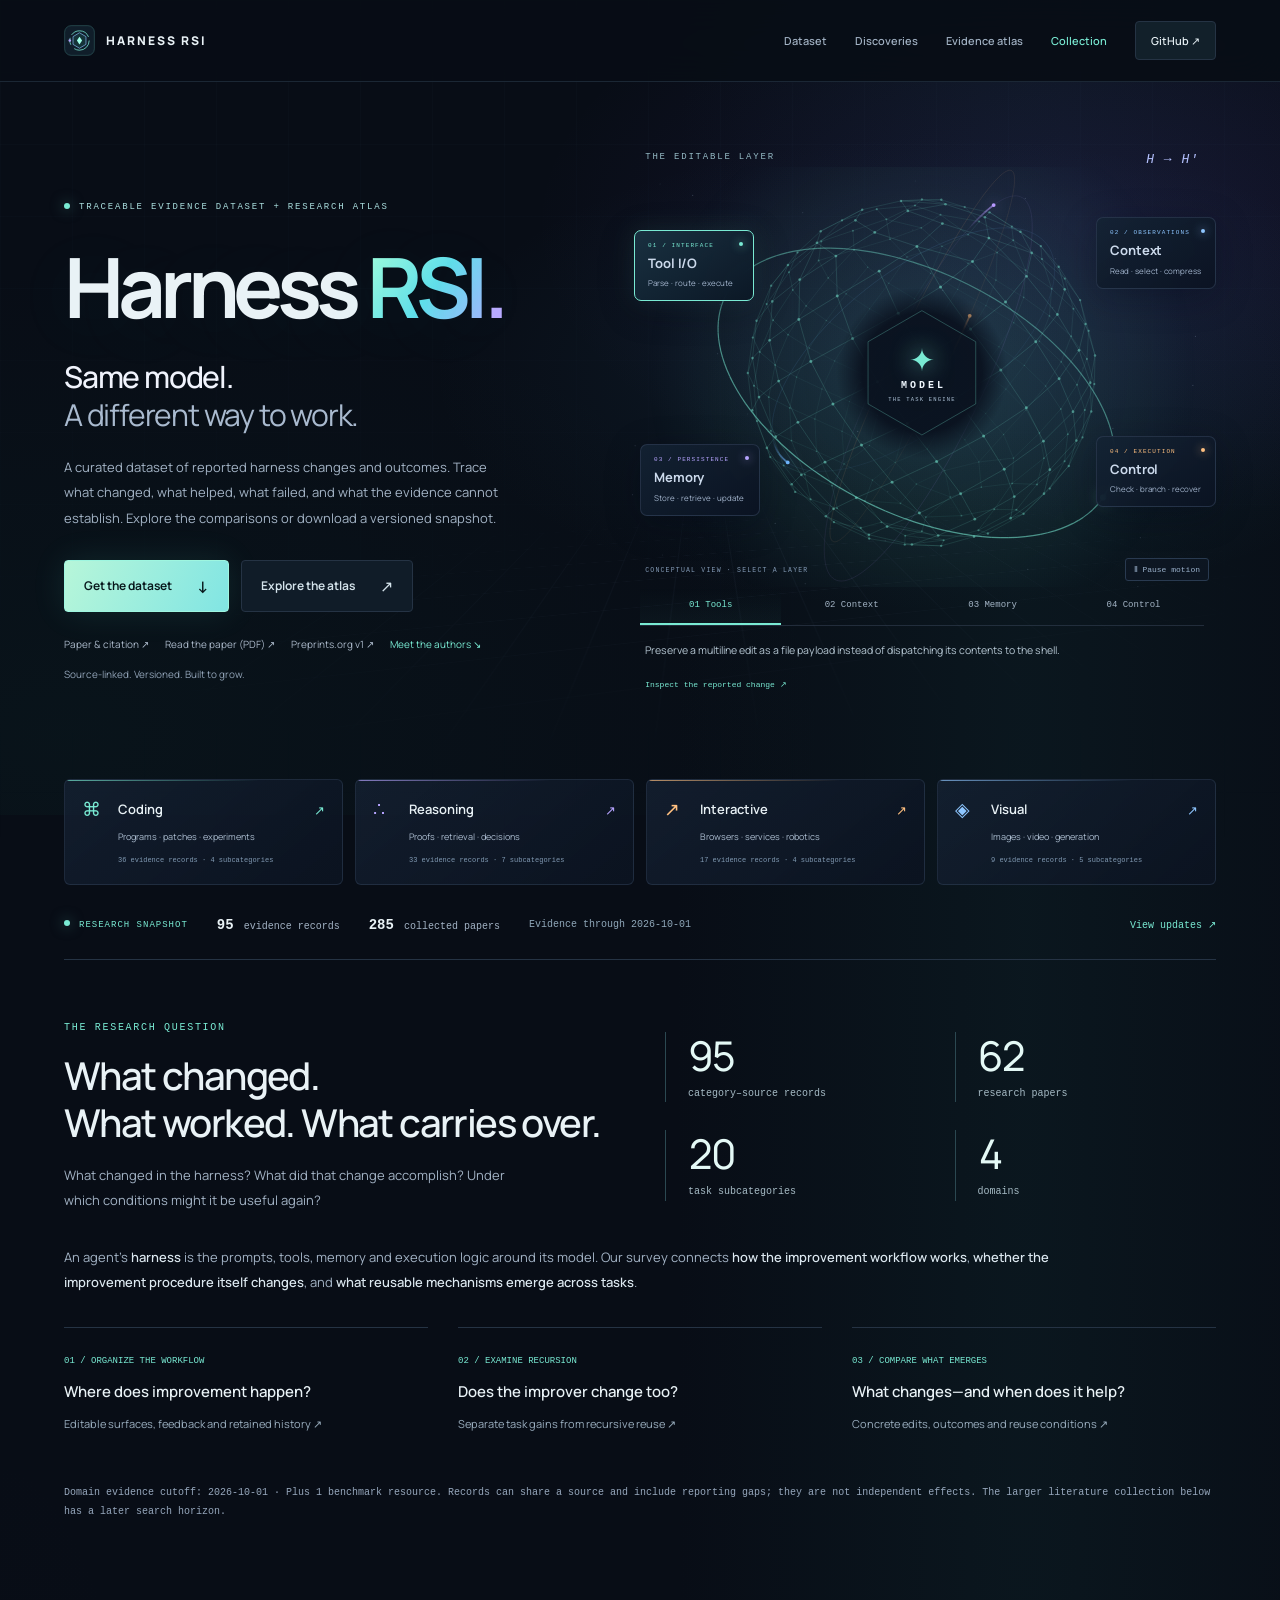
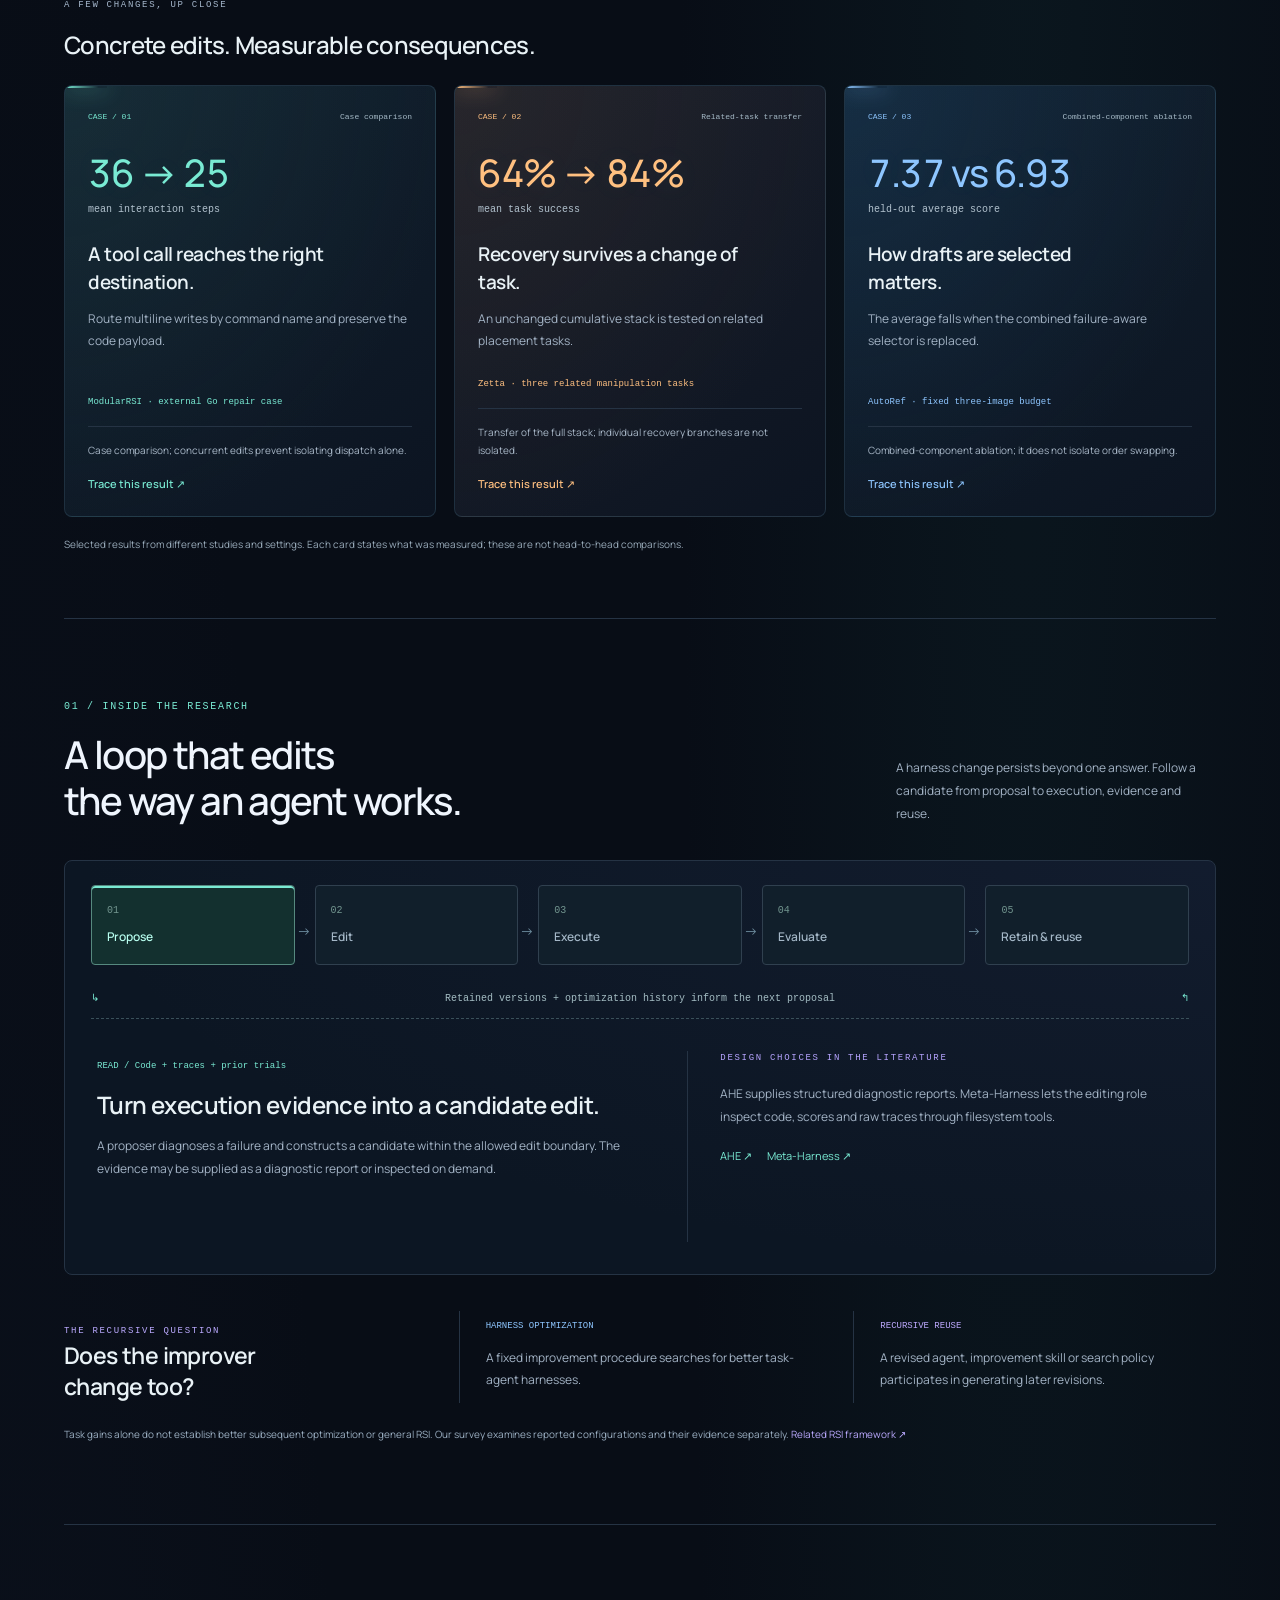
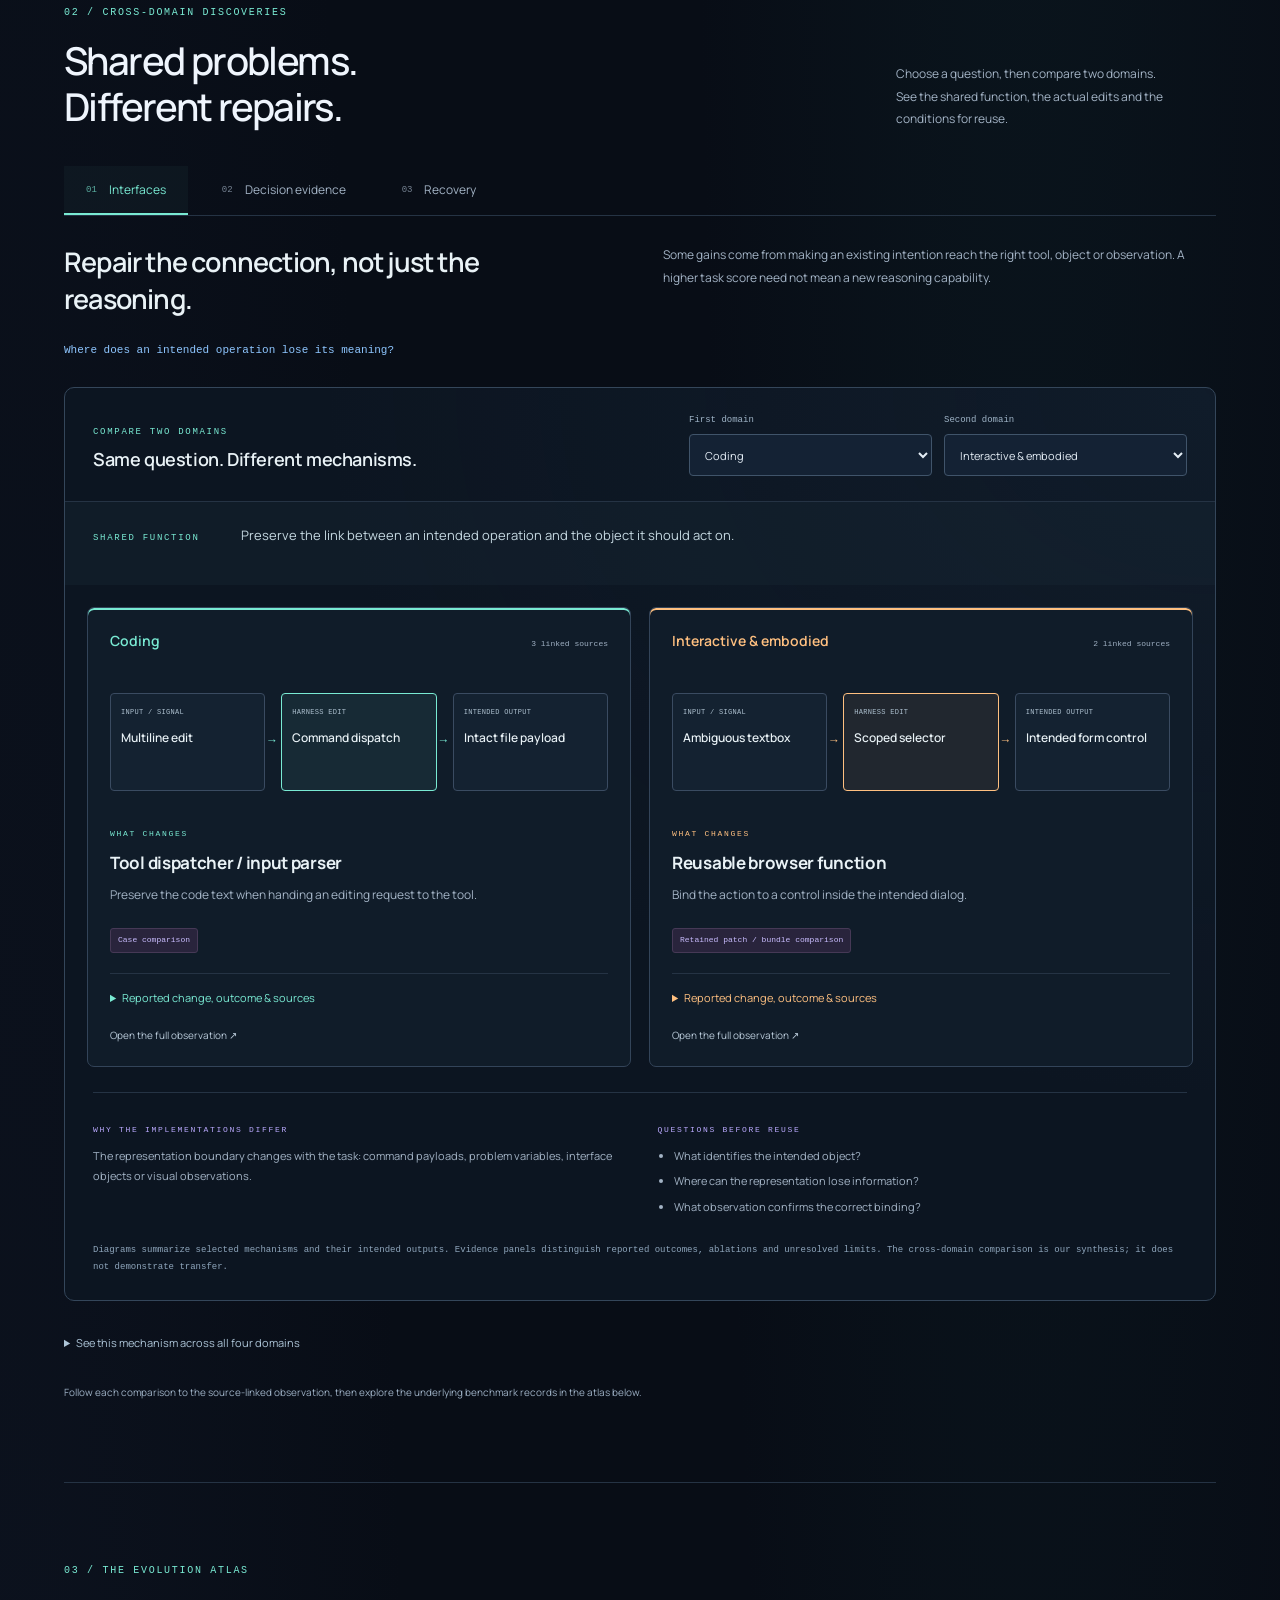
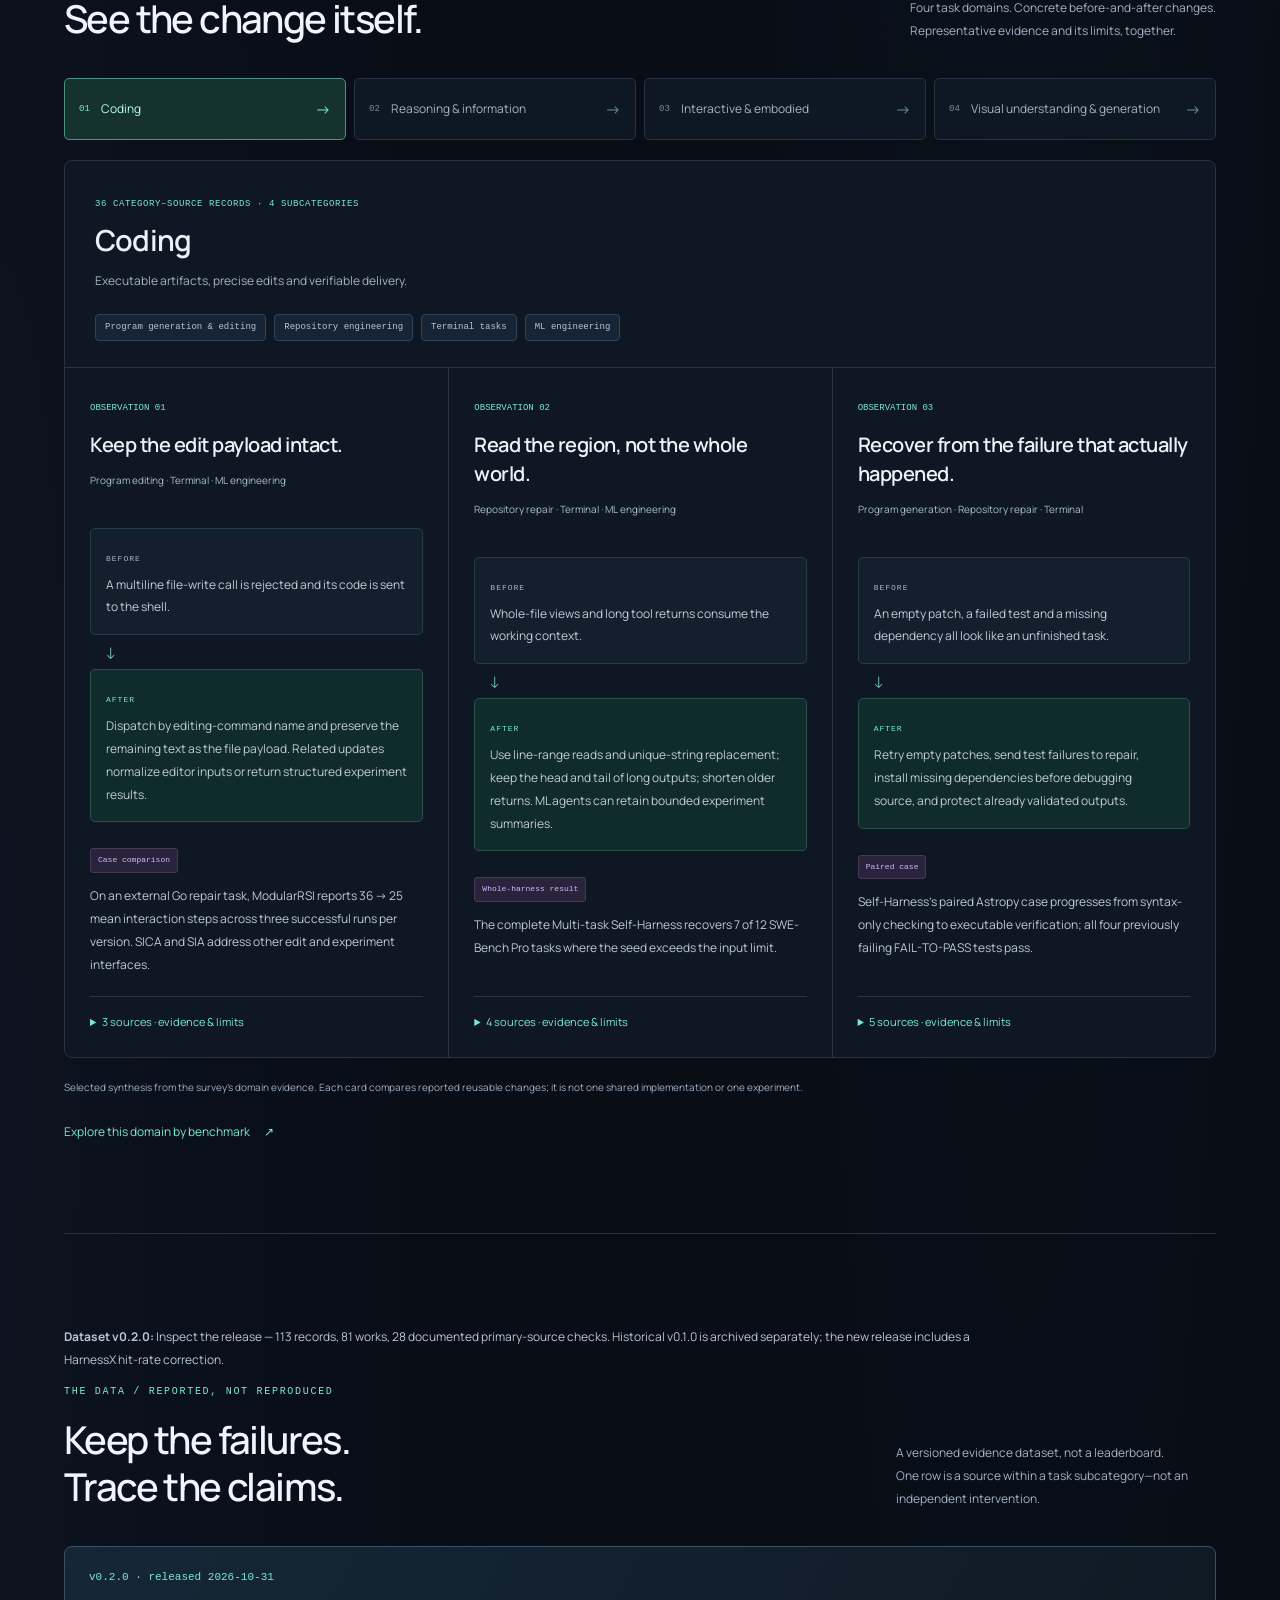
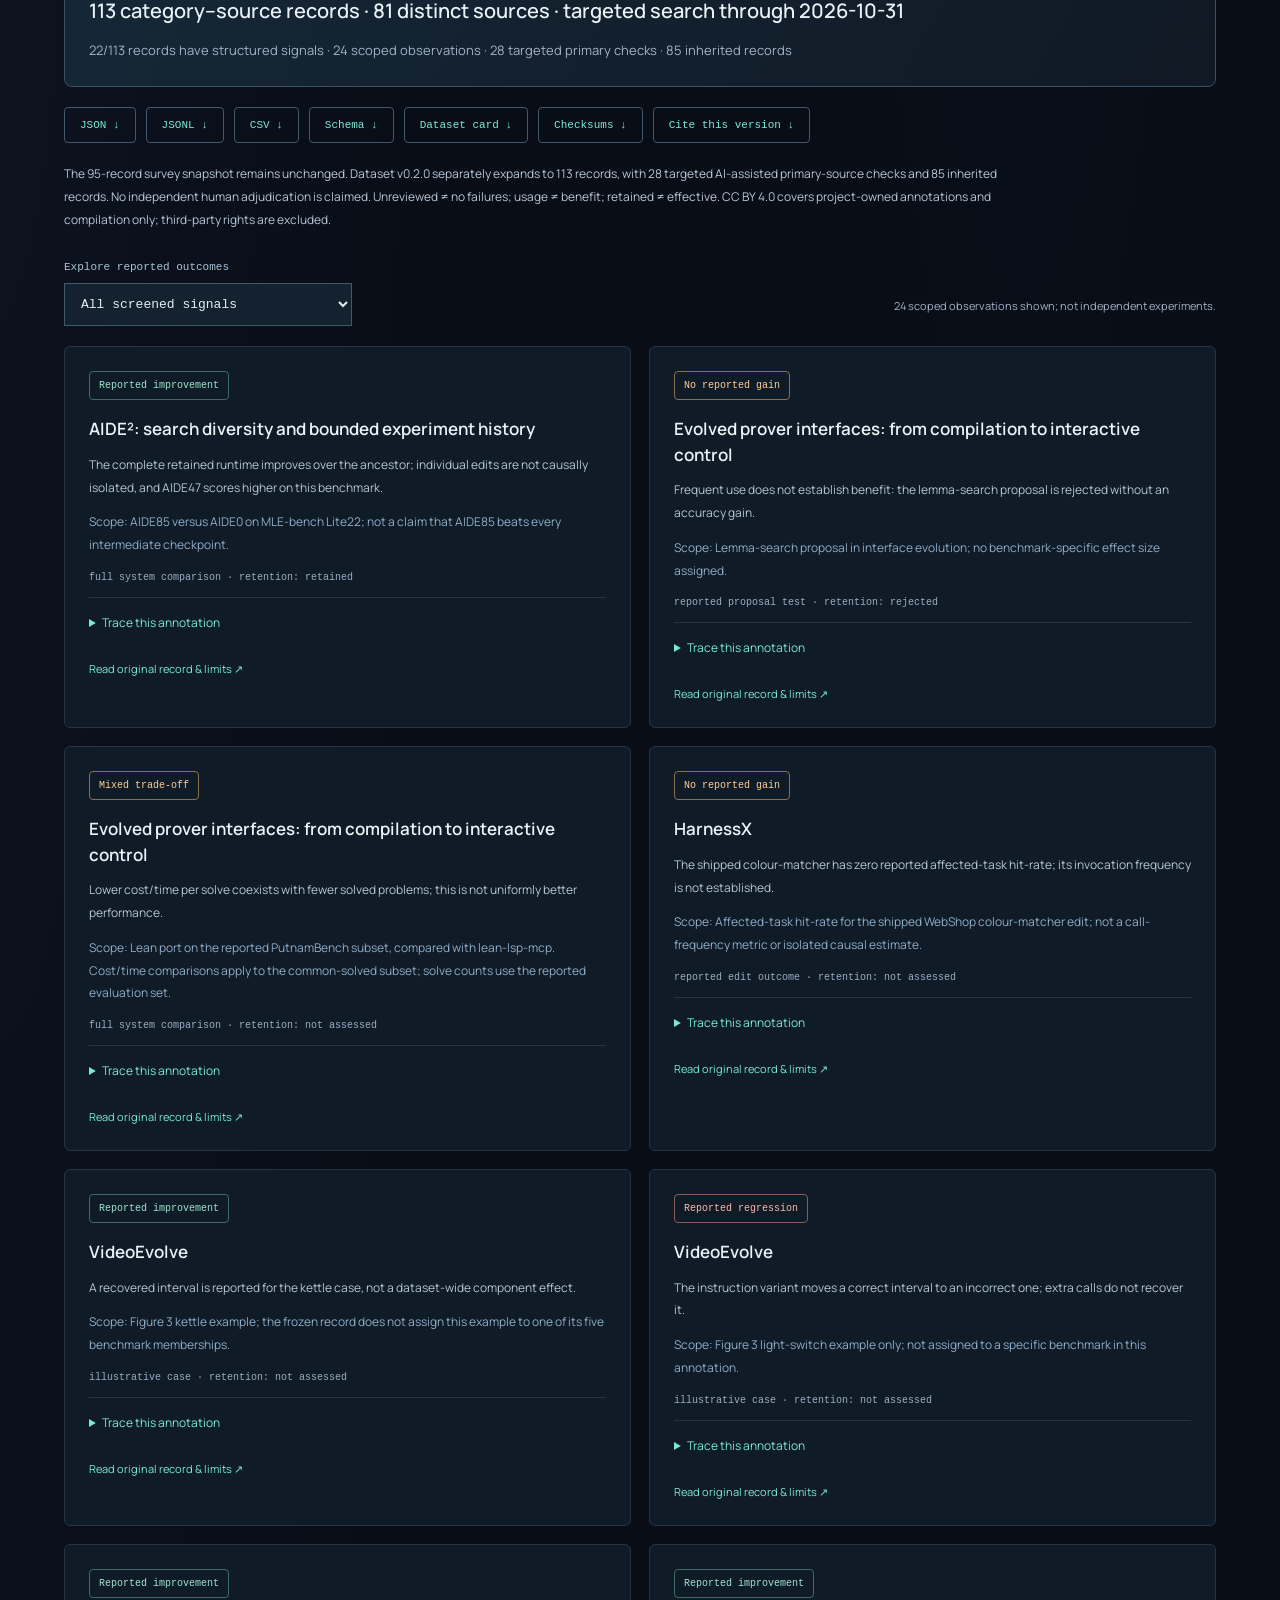
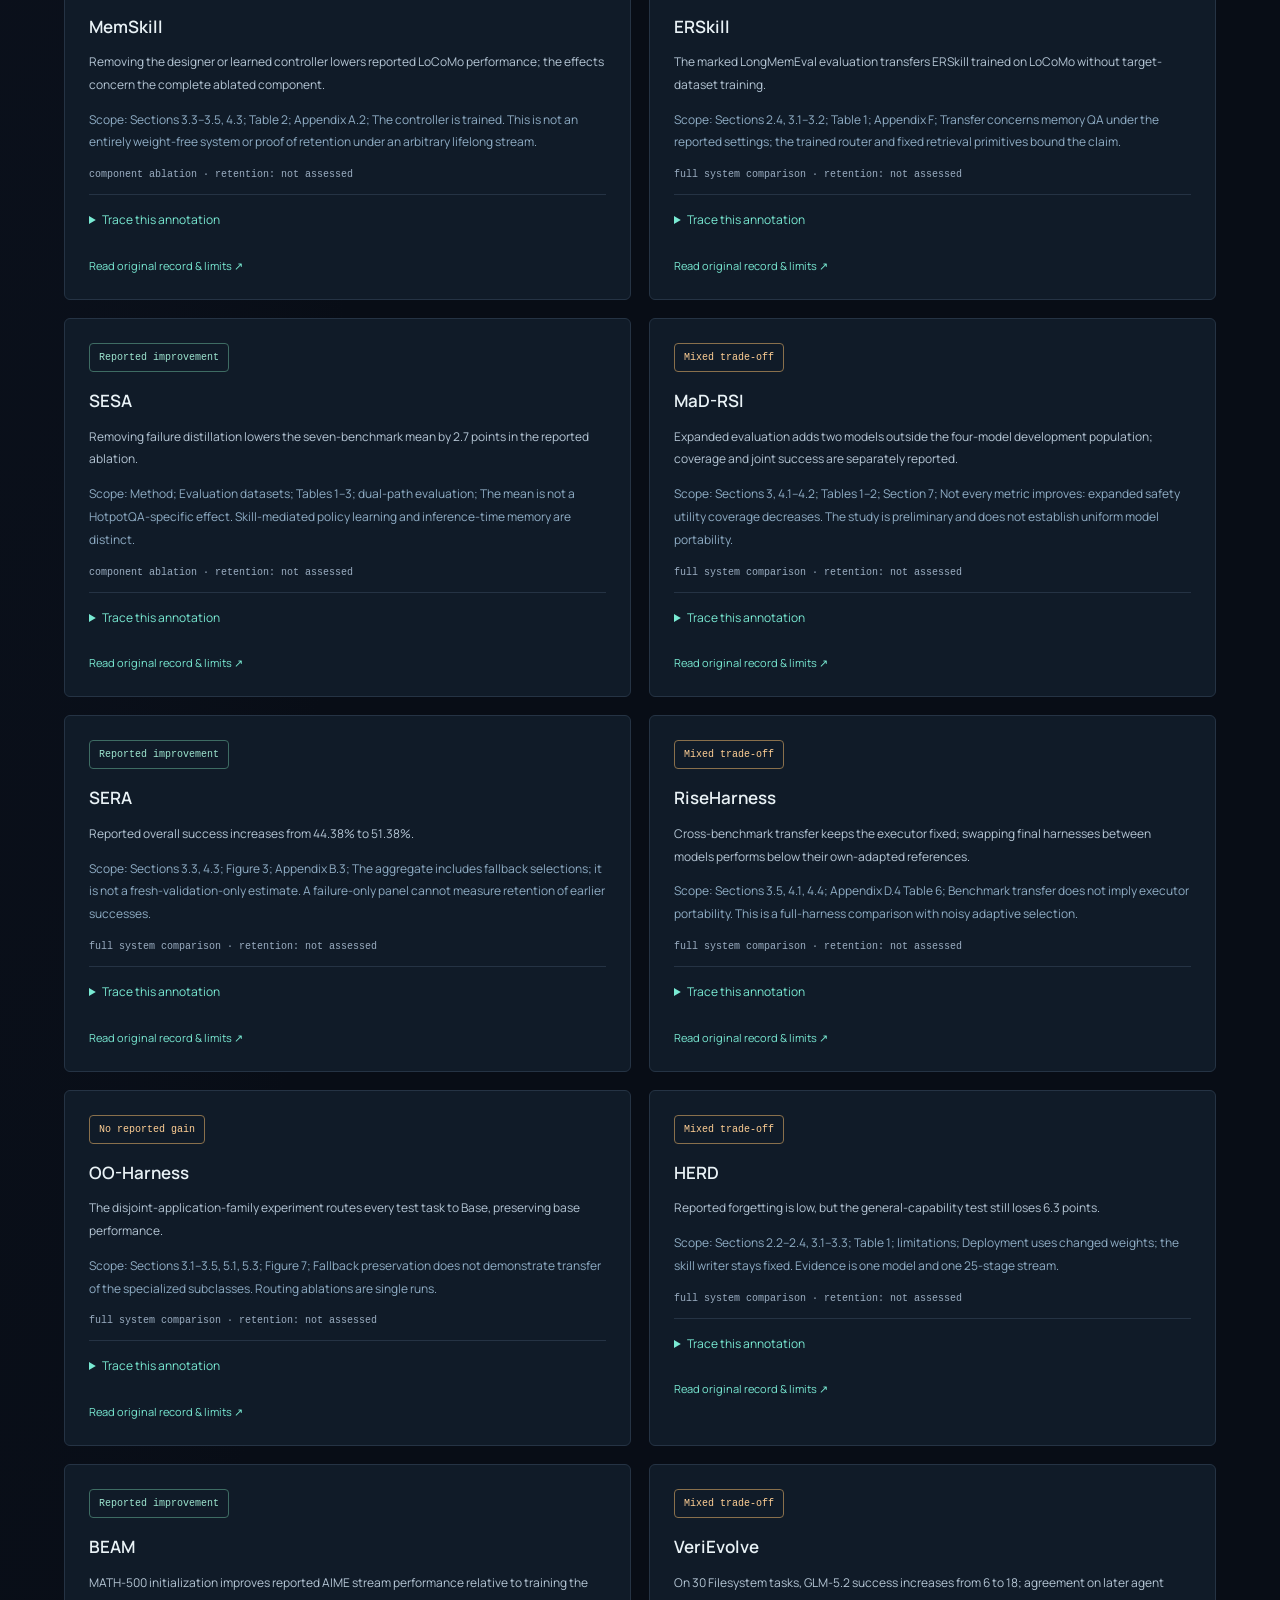
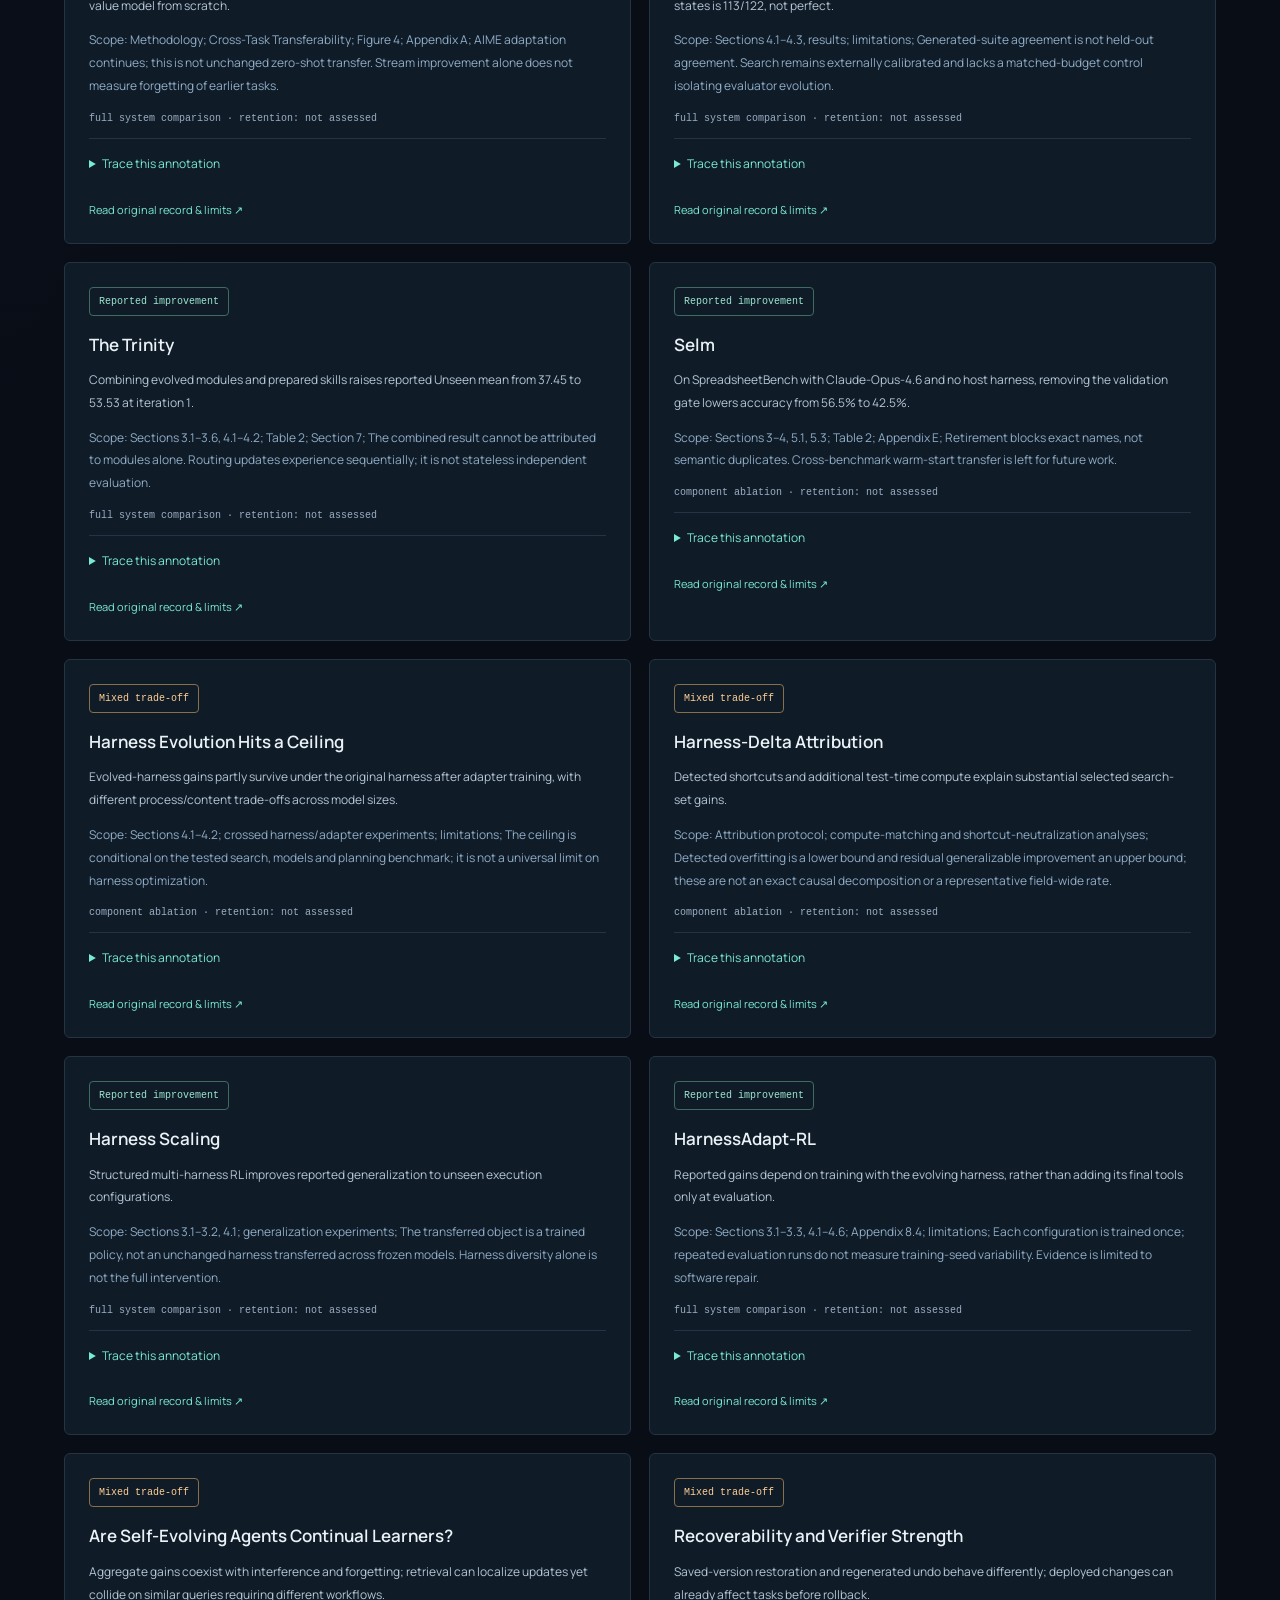
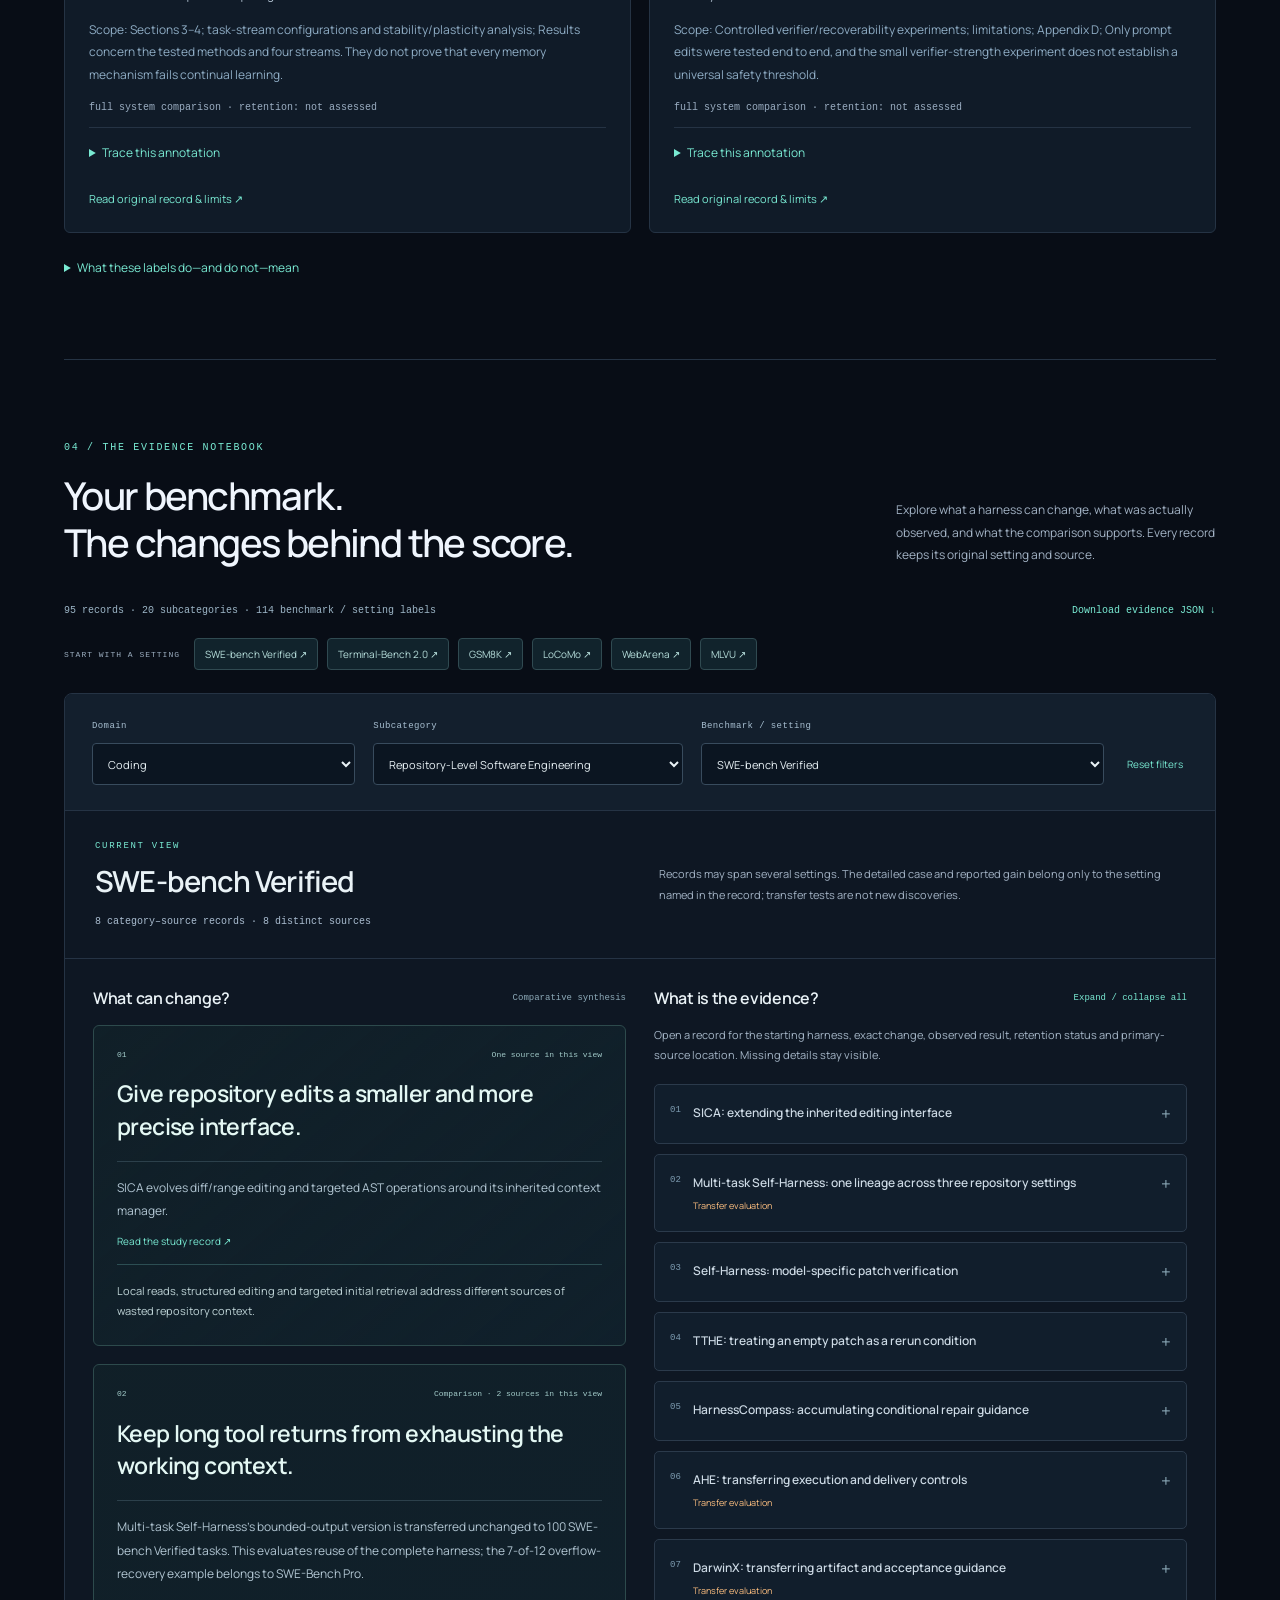
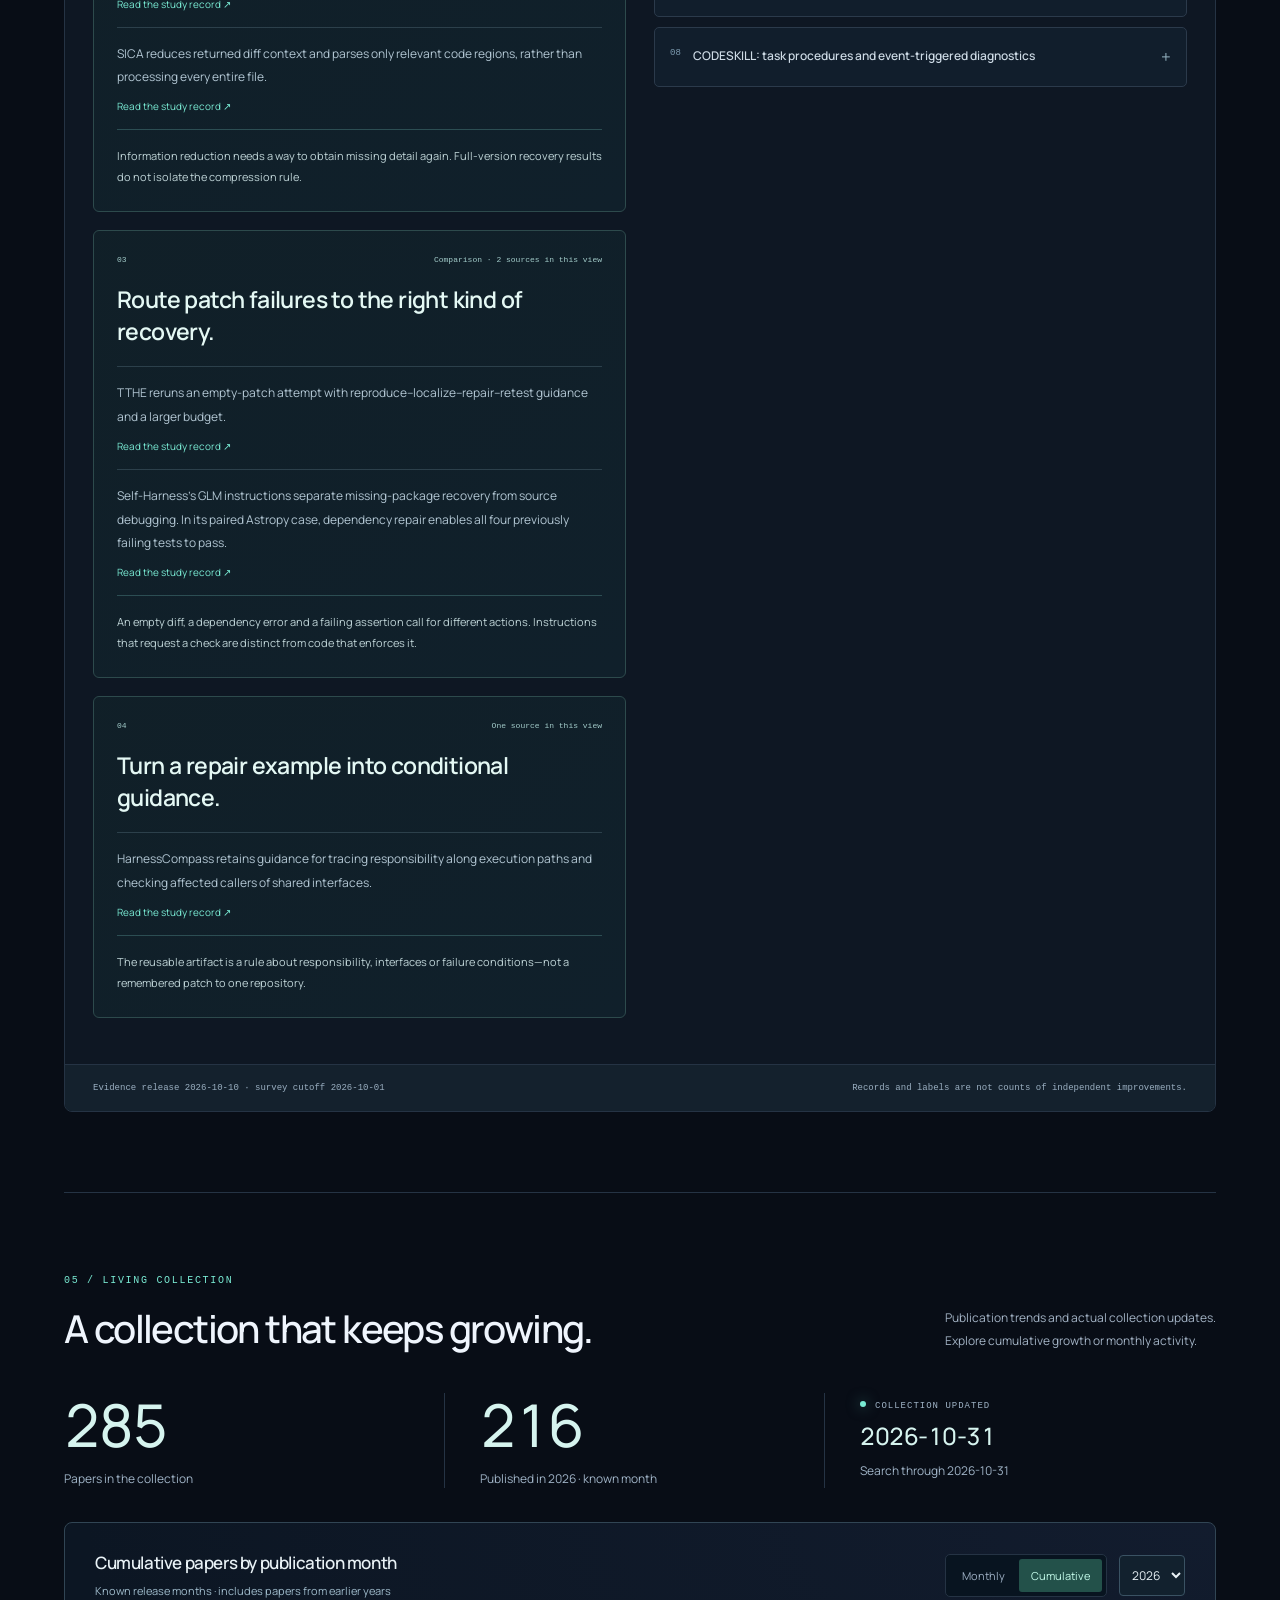
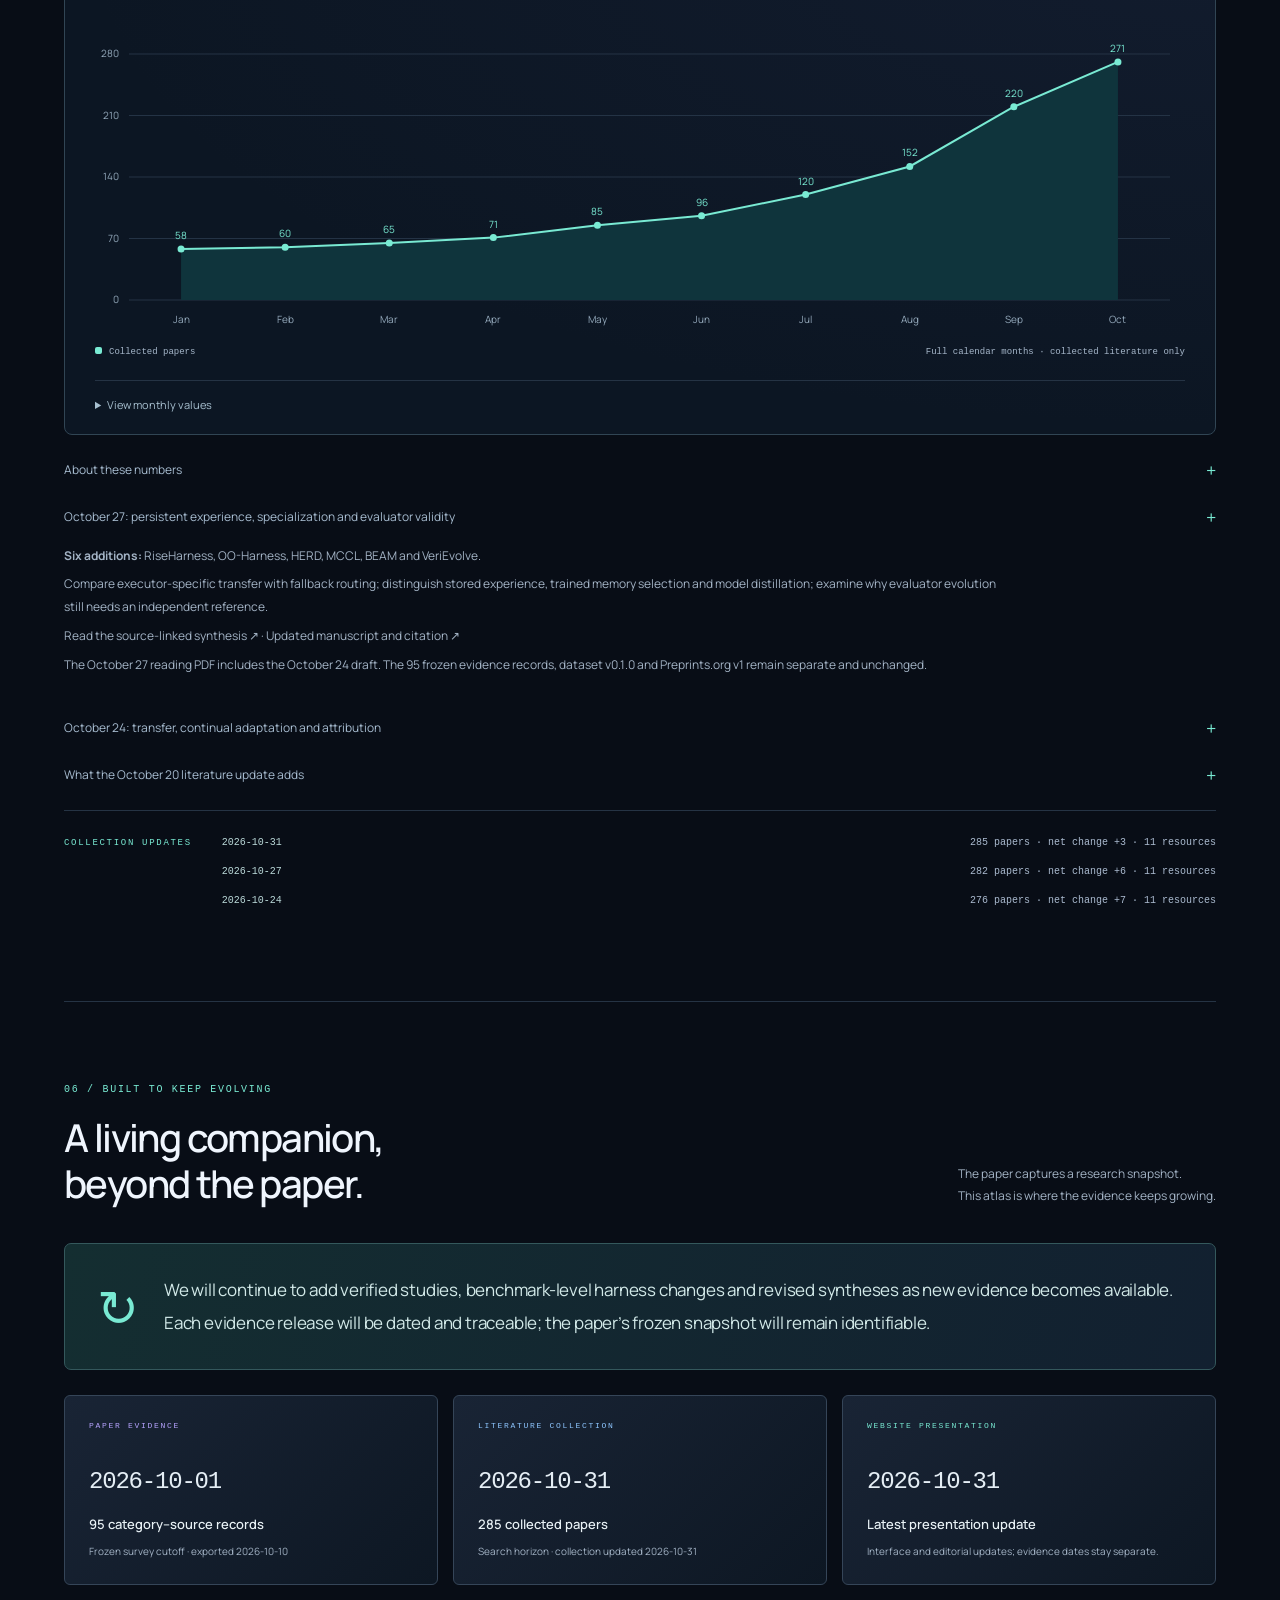
==== commit 8284c995: "Update atlas downloads and release history" ====
--- a/docs/index.html
+++ b/docs/index.html
@@ -34,13 +34,14 @@
 <section id="findings" class="synthesis section-space" aria-labelledby="findings-title"><div class="section-heading"><div><p class="eyebrow">02 / CROSS-DOMAIN DISCOVERIES</p><h2 id="findings-title">Shared problems.<br>Different repairs.</h2></div><p>Choose a question, then compare two domains.<br>See the shared function, the actual edits and the conditions for reuse.</p></div><div class="insight-tabs" id="insight-tabs" role="tablist" aria-label="Cross-domain comparison"></div><div id="insight-panel" role="tabpanel" tabindex="0"></div><p id="comparison-status" class="sr-only" aria-live="polite"></p><p class="atlas-note">Follow each comparison to the source-linked observation, then explore the underlying benchmark records in the atlas below.</p></section>
 <section id="atlas" class="atlas section-space" aria-labelledby="atlas-title"><div class="section-heading"><div><p class="eyebrow">03 / THE EVOLUTION ATLAS</p><h2 id="atlas-title">See the change itself.</h2></div><p>Four task domains. Concrete before-and-after changes.<br>Representative evidence and its limits, together.</p></div><div id="domain-tabs" class="domain-tabs" role="tablist" aria-label="Task domains" aria-orientation="horizontal"></div><div id="domain-panel" class="domain-panel" role="tabpanel" tabindex="0" aria-labelledby="tab-coding"><div class="panel-heading"><div><span class="domain-overline" id="domain-overline"></span><h3 id="domain-title">Coding</h3><p id="domain-subtitle"></p></div></div><div id="domain-scope" class="domain-scope"></div><div id="domain-findings" class="domain-findings"></div><p id="domain-status" class="sr-only" aria-live="polite"></p></div><p class="atlas-note">Selected synthesis from the survey’s domain evidence. Each card compares reported reusable changes; it is not one shared implementation or one experiment.</p><button type="button" class="atlas-detail-link" id="domain-evidence-link">Explore this domain by benchmark <span aria-hidden="true">↗</span></button></section>
 <section id="dataset" class="dataset-section section-space" aria-labelledby="dataset-title">
+<p class="dataset-boundary"><strong>Dataset v0.2.0:</strong> <a href="dataset/">Inspect the release — 113 records, 81 works, 28 documented primary-source checks</a>. Historical v0.1.0 is archived separately; the new release includes a HarnessX hit-rate correction.</p>
 <div class="section-heading"><div><p class="eyebrow">THE DATA / REPORTED, NOT REPRODUCED</p><h2 id="dataset-title">Keep the failures.<br>Trace the claims.</h2></div><p>A versioned evidence dataset, not a leaderboard.<br>One row is a source within a task subcategory—not an independent intervention.</p></div>
-<div class="dataset-release"><span id="dataset-version">v0.1.0 · released 2026-10-18</span><strong id="dataset-coverage">95 category–source records · evidence through 2026-10-01</strong><p id="dataset-screening">4/95 records screened for structured signals · 6 scoped observations · 91 not yet reviewed</p></div>
-<div class="dataset-downloads" aria-label="Dataset downloads"><a href="dataset/v0.1.0/dataset.json" data-dataset-file="dataset.json" download>JSON ↓</a><a href="dataset/v0.1.0/records.jsonl" data-dataset-file="records.jsonl" download>JSONL ↓</a><a href="dataset/v0.1.0/records.csv" data-dataset-file="records.csv" download>CSV ↓</a><a href="dataset/v0.1.0/schema.json" data-dataset-file="schema.json" download>Schema ↓</a><a href="dataset/v0.1.0/DATASET_CARD.md" data-dataset-file="DATASET_CARD.md" download>Dataset card ↓</a><a href="dataset/v0.1.0/checksums.json" data-dataset-file="checksums.json" download>Checksums ↓</a><a href="dataset/v0.1.0/citation.bib" data-dataset-file="citation.bib" download>Cite this version ↓</a></div>
-<p class="dataset-boundary">The 95-record survey snapshot is unchanged. Outcome/retention labels are a selected pilot screened from existing curated text, not a new independent audit of every source. Unreviewed ≠ no failures; usage ≠ benefit; retained ≠ effective. No dataset-specific reuse license has been granted.</p>
+<div class="dataset-release"><span id="dataset-version">v0.2.0 · released 2026-10-31</span><strong id="dataset-coverage">113 category–source records · targeted search through 2026-10-31</strong><p id="dataset-screening">22/113 records have structured signals · 24 scoped observations · 28 targeted primary checks · 85 inherited records</p></div>
+<div class="dataset-downloads" aria-label="Dataset downloads"><a href="dataset/v0.2.0/dataset.json" data-dataset-file="dataset.json" download>JSON ↓</a><a href="dataset/v0.2.0/records.jsonl" data-dataset-file="records.jsonl" download>JSONL ↓</a><a href="dataset/v0.2.0/records.csv" data-dataset-file="records.csv" download>CSV ↓</a><a href="dataset/v0.2.0/schema.json" data-dataset-file="schema.json" download>Schema ↓</a><a href="dataset/v0.2.0/DATASET_CARD.md" data-dataset-file="DATASET_CARD.md" download>Dataset card ↓</a><a href="dataset/v0.2.0/checksums.json" data-dataset-file="checksums.json" download>Checksums ↓</a><a href="dataset/v0.2.0/citation.bib" data-dataset-file="citation.bib" download>Cite this version ↓</a></div>
+<p class="dataset-boundary">The 95-record survey snapshot remains unchanged. Dataset v0.2.0 separately expands to 113 records, with 28 targeted AI-assisted primary-source checks and 85 inherited records. No independent human adjudication is claimed. Unreviewed ≠ no failures; usage ≠ benefit; retained ≠ effective. <a href="dataset/v0.2.0/LICENSE-DATA.md">CC BY 4.0 covers project-owned annotations and compilation only</a>; third-party rights are excluded.</p>
 <div class="dataset-toolbar"><label for="dataset-outcome">Explore reported outcomes<select id="dataset-outcome"><option value="all">All screened signals</option><option value="regression">Reported regressions</option><option value="no_gain">No reported gain</option><option value="mixed">Mixed trade-offs</option><option value="improvement">Reported improvements</option><option value="not_assessed">Performance effect not assessed</option></select></label><p id="dataset-filter-status" role="status" aria-live="polite"></p></div>
 <div id="dataset-signals" class="dataset-signals"></div><p id="dataset-error" role="alert" hidden>Dataset could not be loaded. The versioned download links remain available.</p>
-<details class="dataset-method"><summary>What these labels do—and do not—mean</summary><p>One record may contain multiple outcomes under different comparisons. Each signal has a scope, attribution type, retention status, exact supporting record excerpt, and inherited source locator. Empty benchmark applicability does not mean every benchmark. The remaining records and reserved control/selection fields are explicitly unassessed. This is not a representative sample of attempted edits; do not calculate a global success or failure rate. The separate living bibliography below includes newer papers that have not entered this evidence snapshot.</p></details>
+<details class="dataset-method"><summary>What these labels do—and do not—mean</summary><p>One record may contain multiple outcomes under different comparisons. Each signal has a scope, attribution type, retention status, supporting record excerpt and pinned primary-source locator. Empty benchmark applicability does not mean every benchmark. Selection and control fields are populated only for inspected settings; missingness is explicit. This is not a representative sample of attempted edits; do not calculate a global success or failure rate. The separate living bibliography below includes newer papers that have not entered this evidence snapshot.</p></details>
 </section>
 <section id="benchmarks" class="benchmark-atlas section-space" aria-labelledby="benchmark-title">
 <div class="section-heading"><div><p class="eyebrow">04 / THE EVIDENCE NOTEBOOK</p><h2 id="benchmark-title">Your benchmark.<br>The changes behind the score.</h2></div><p>Explore what a harness can change, what was actually observed, and what the comparison supports. Every record keeps its original setting and source.</p></div>
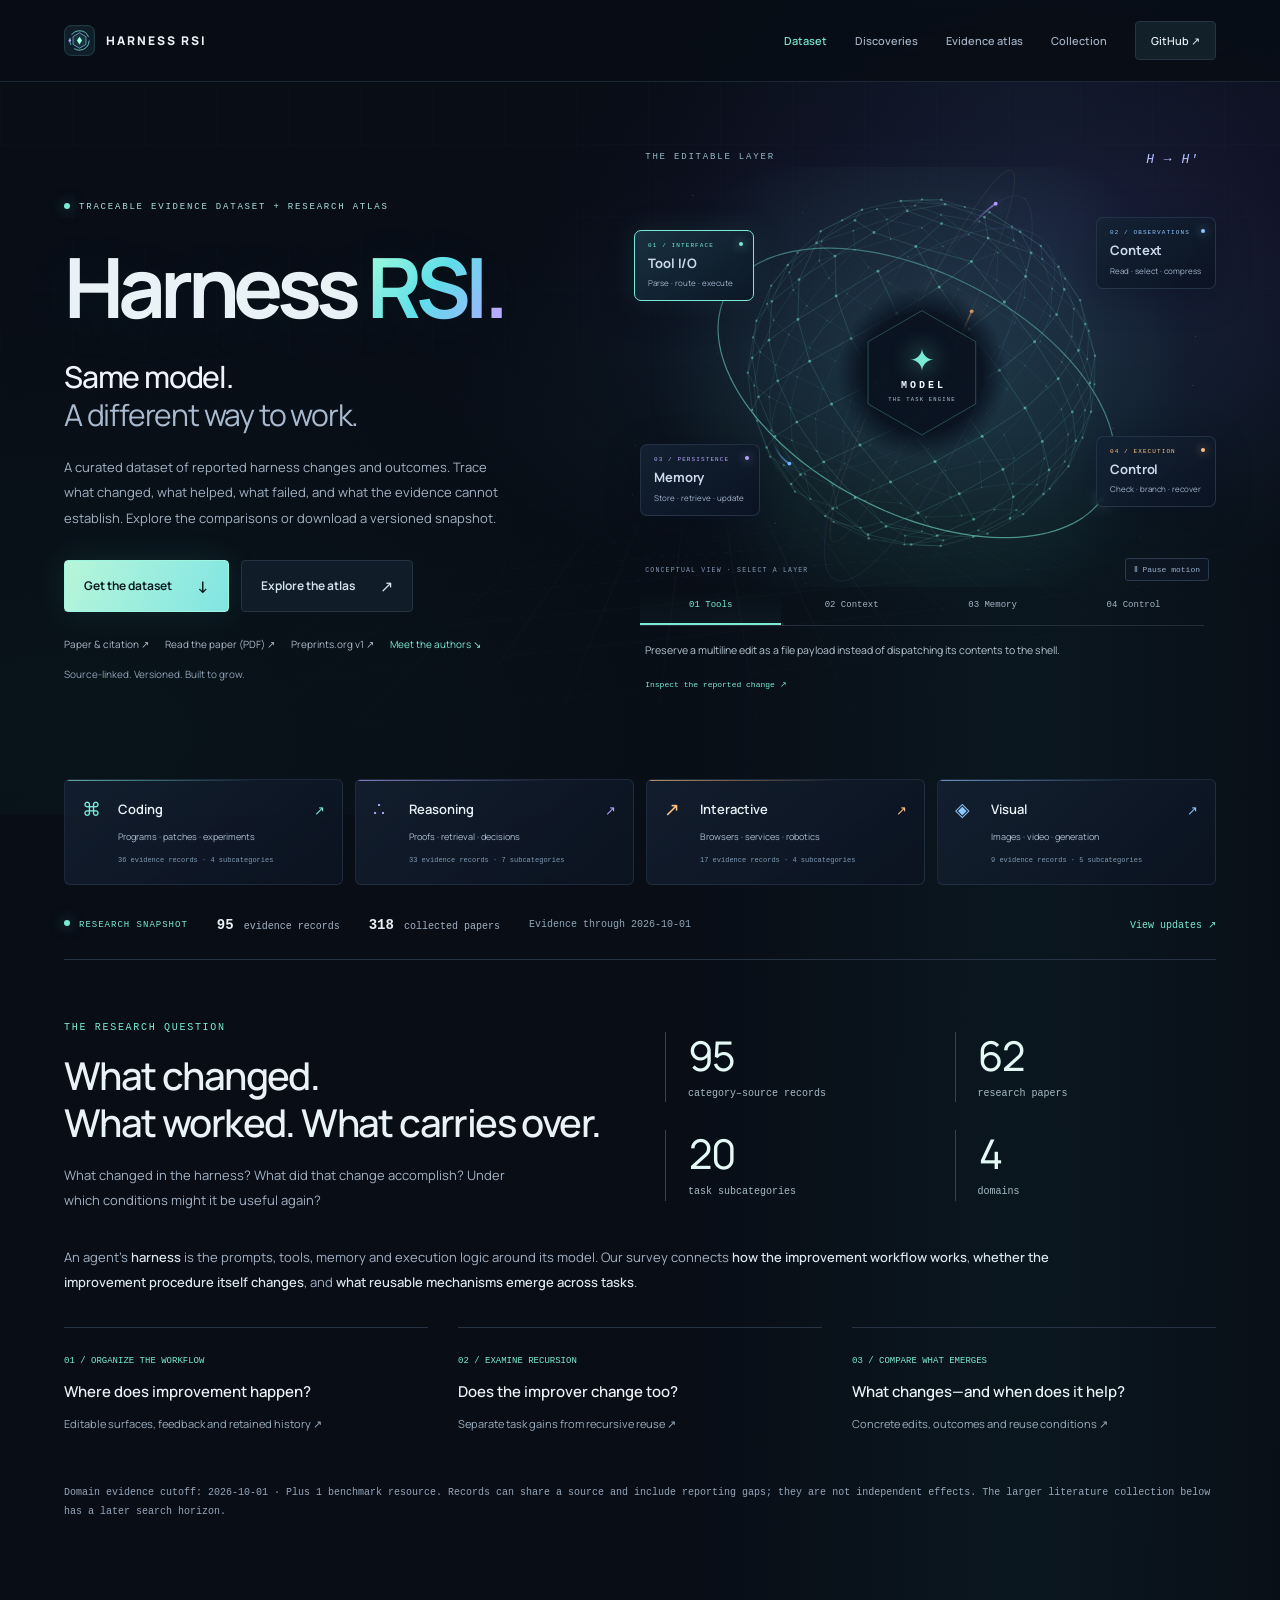
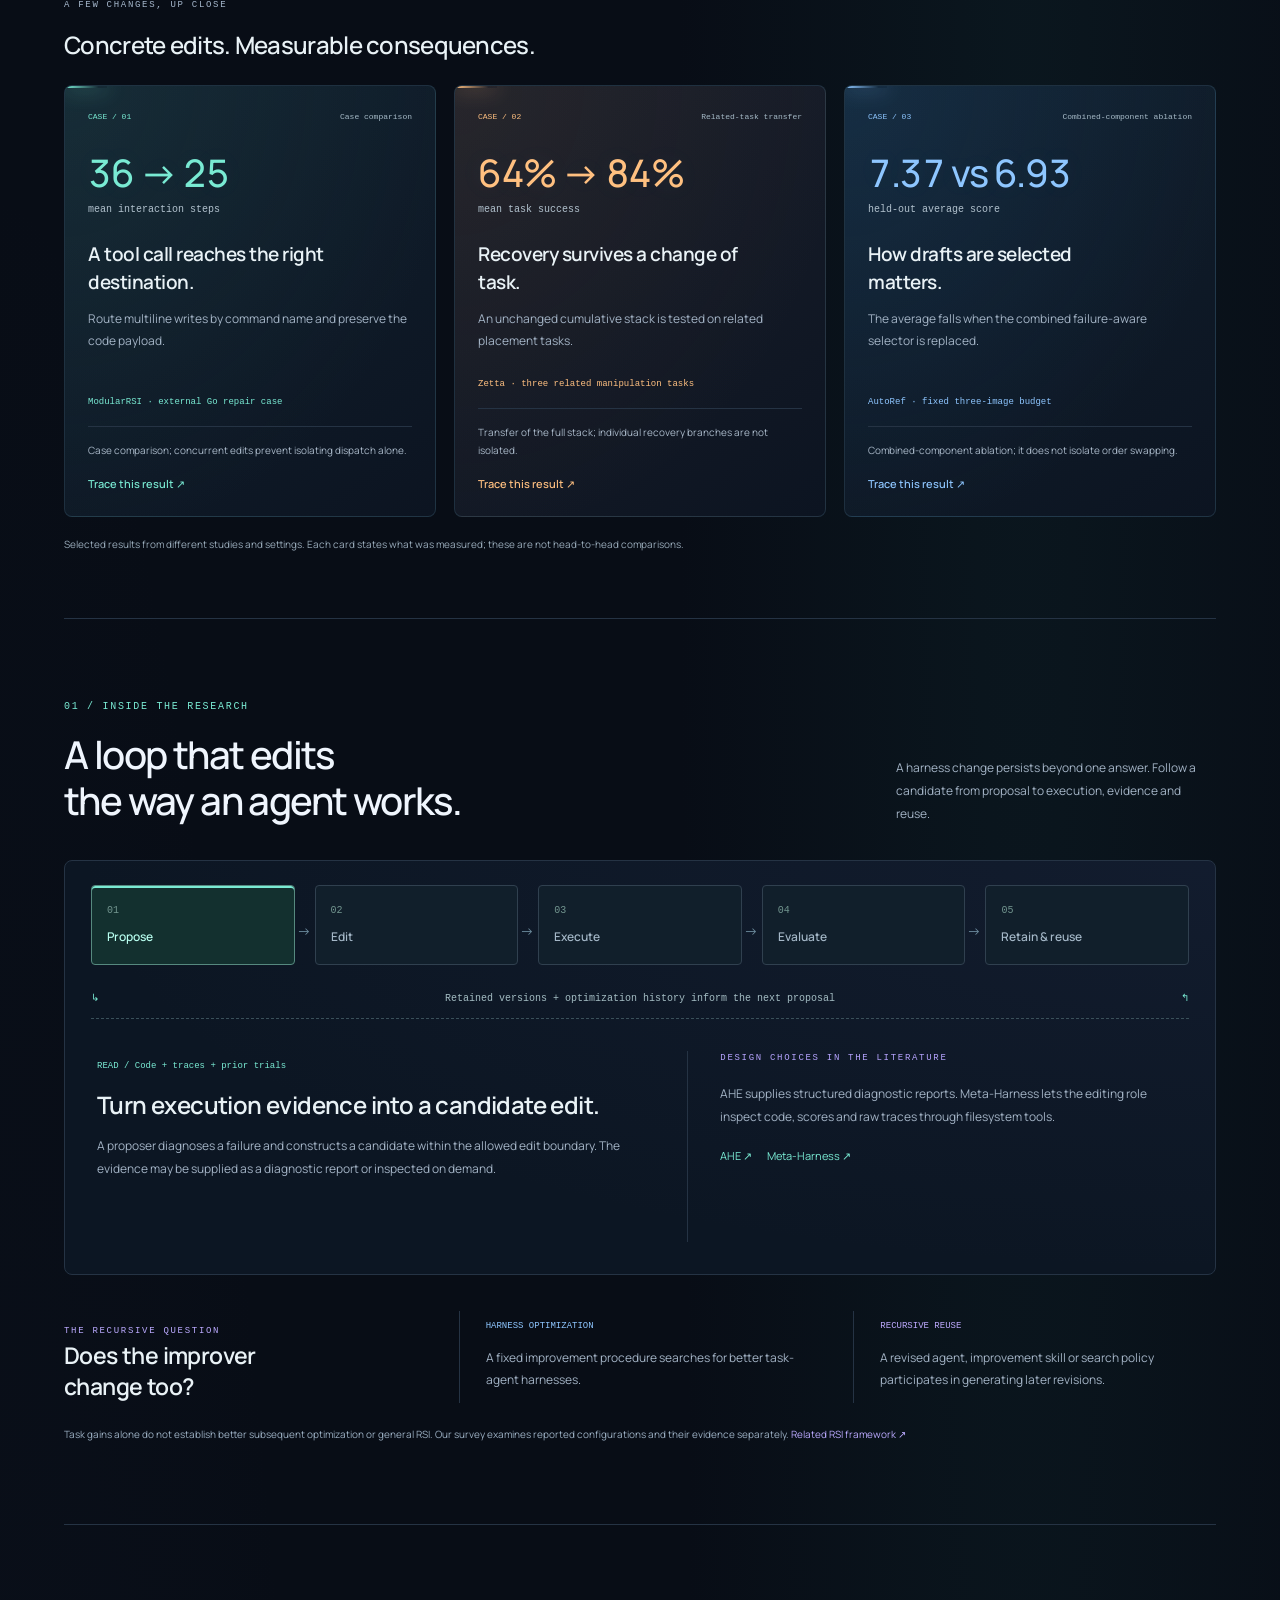
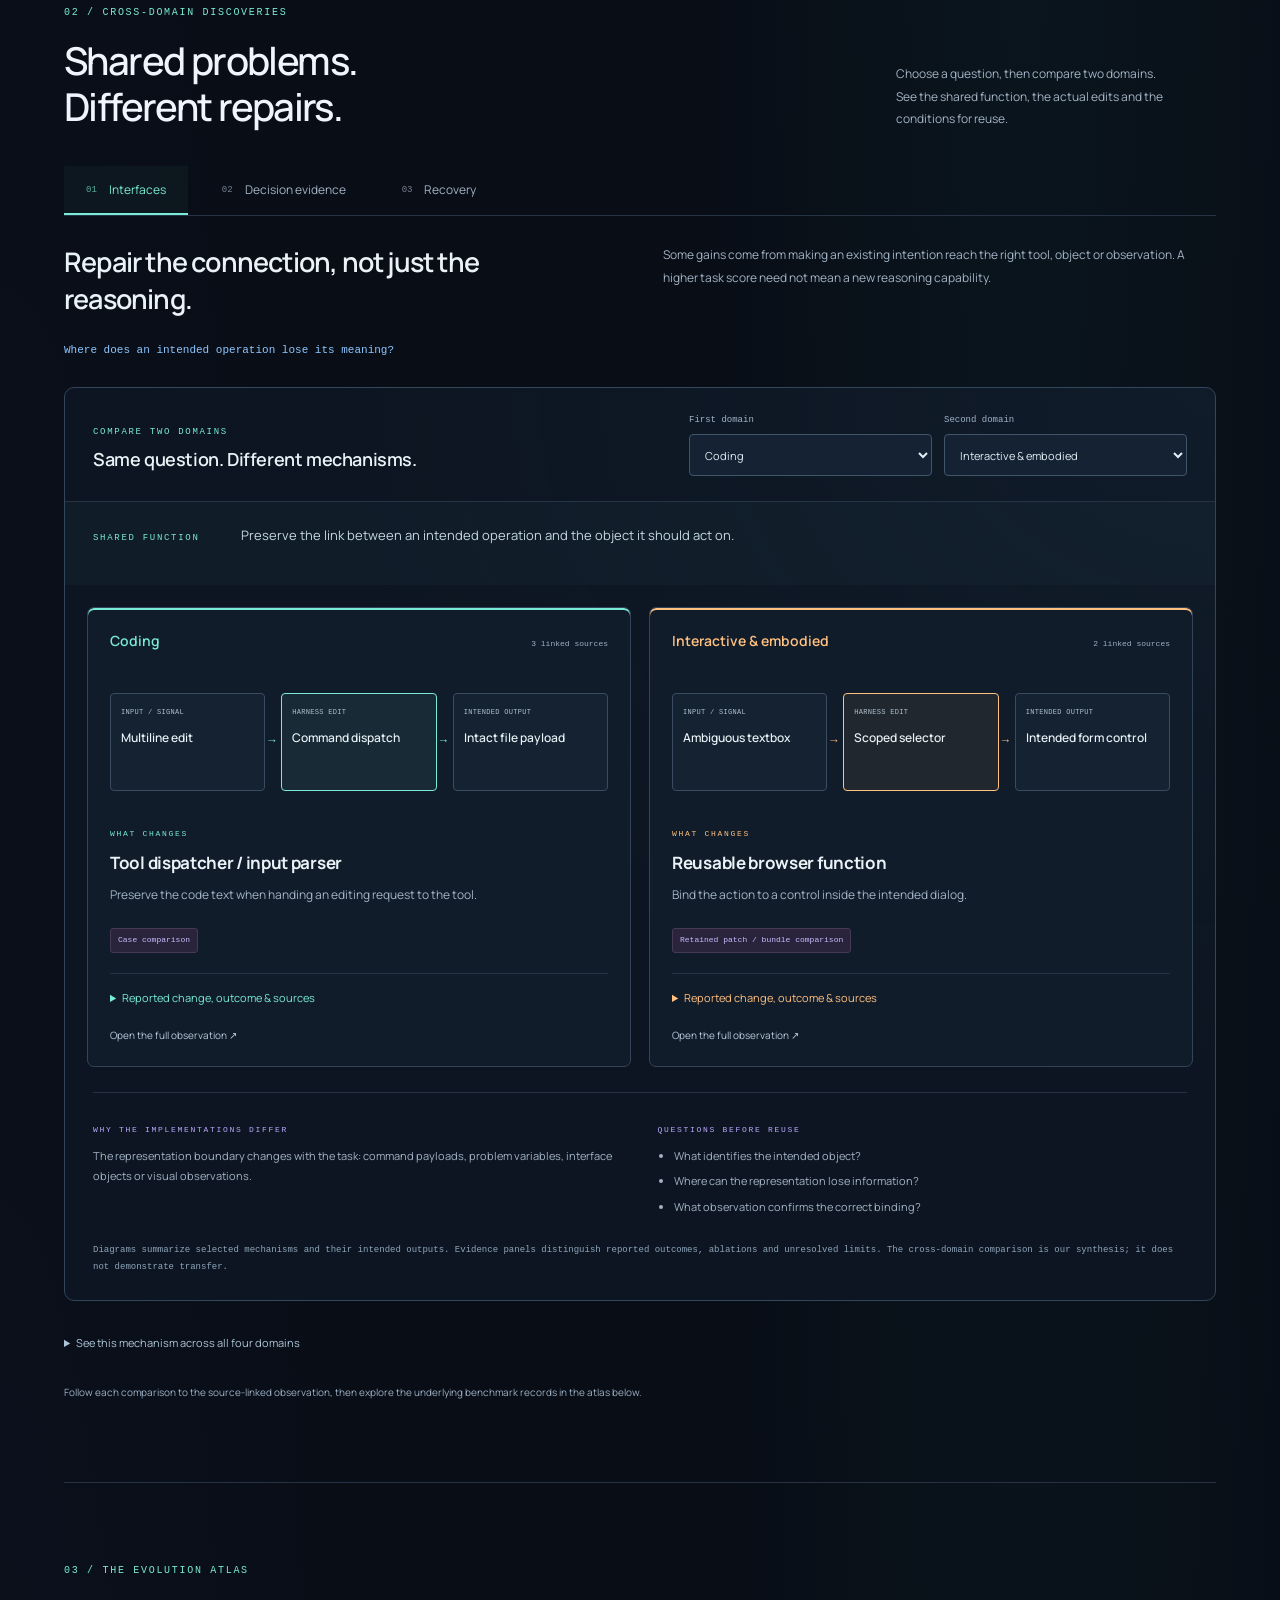
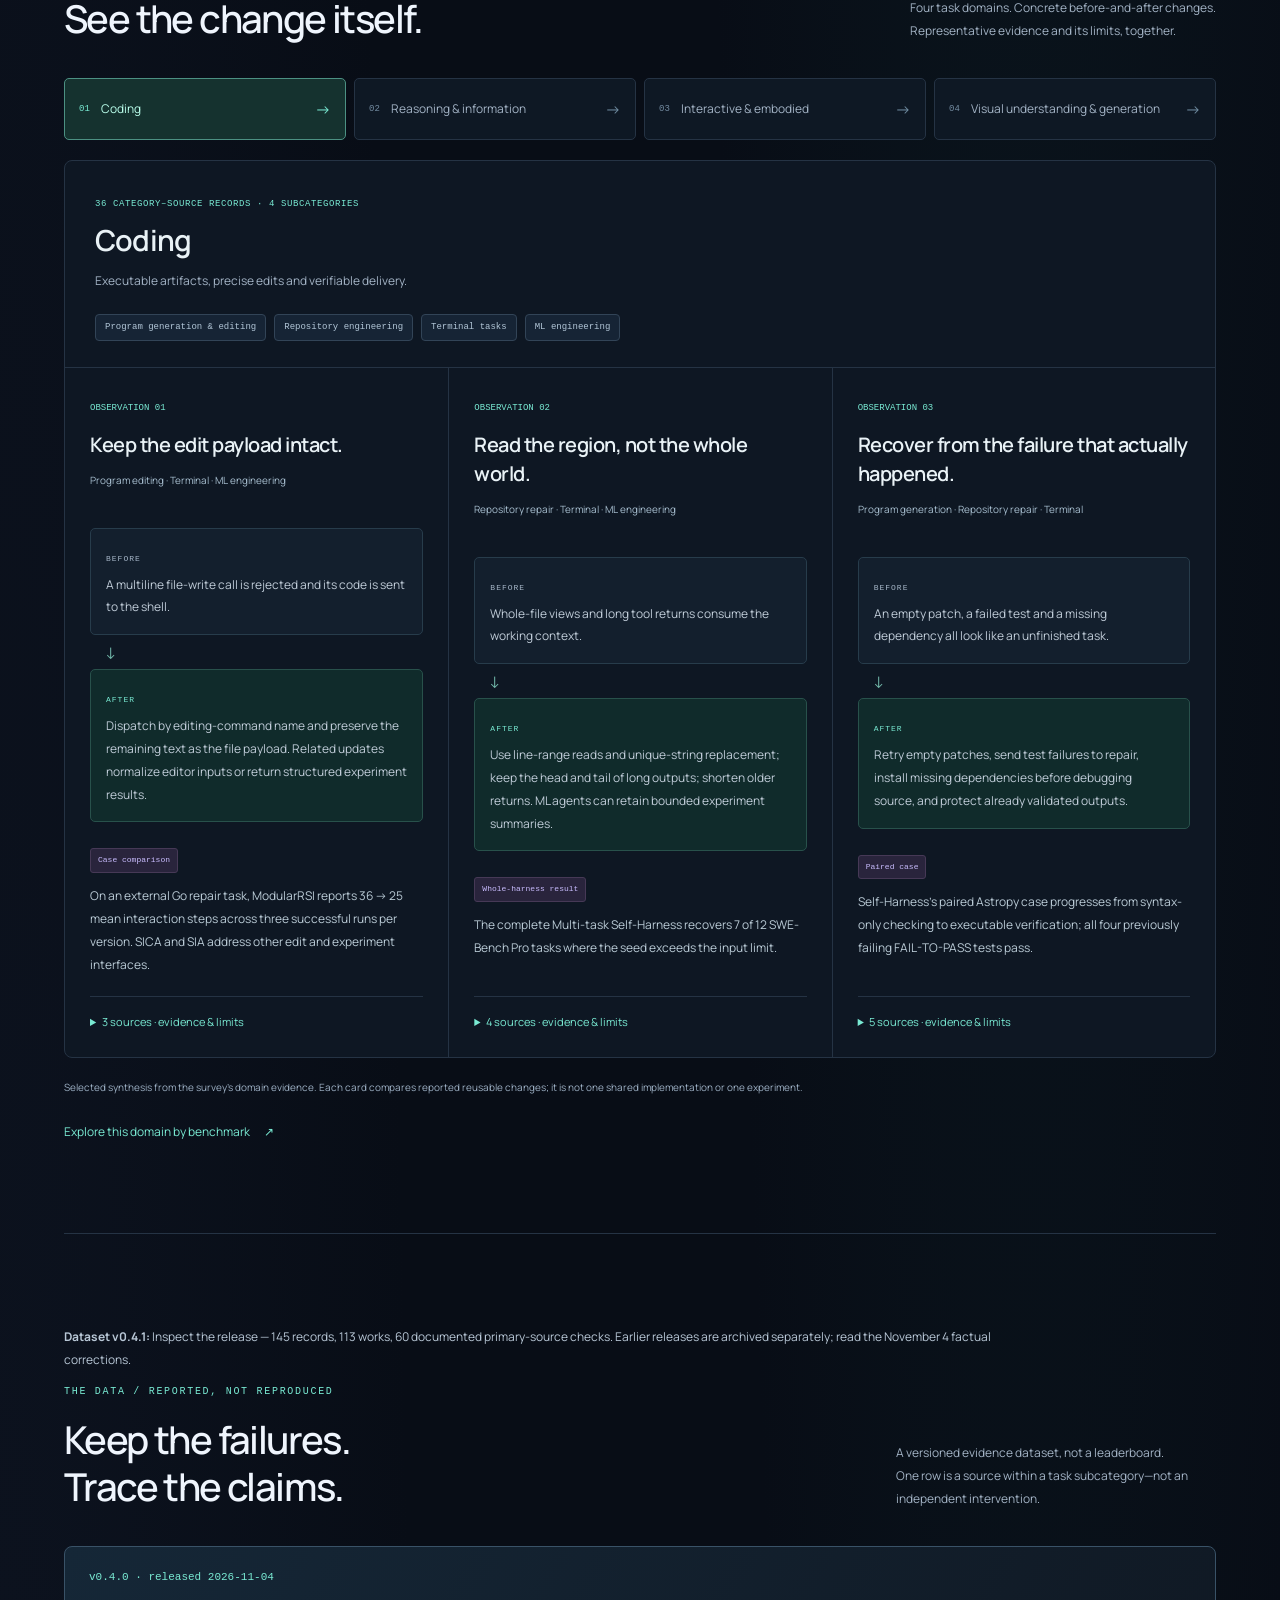
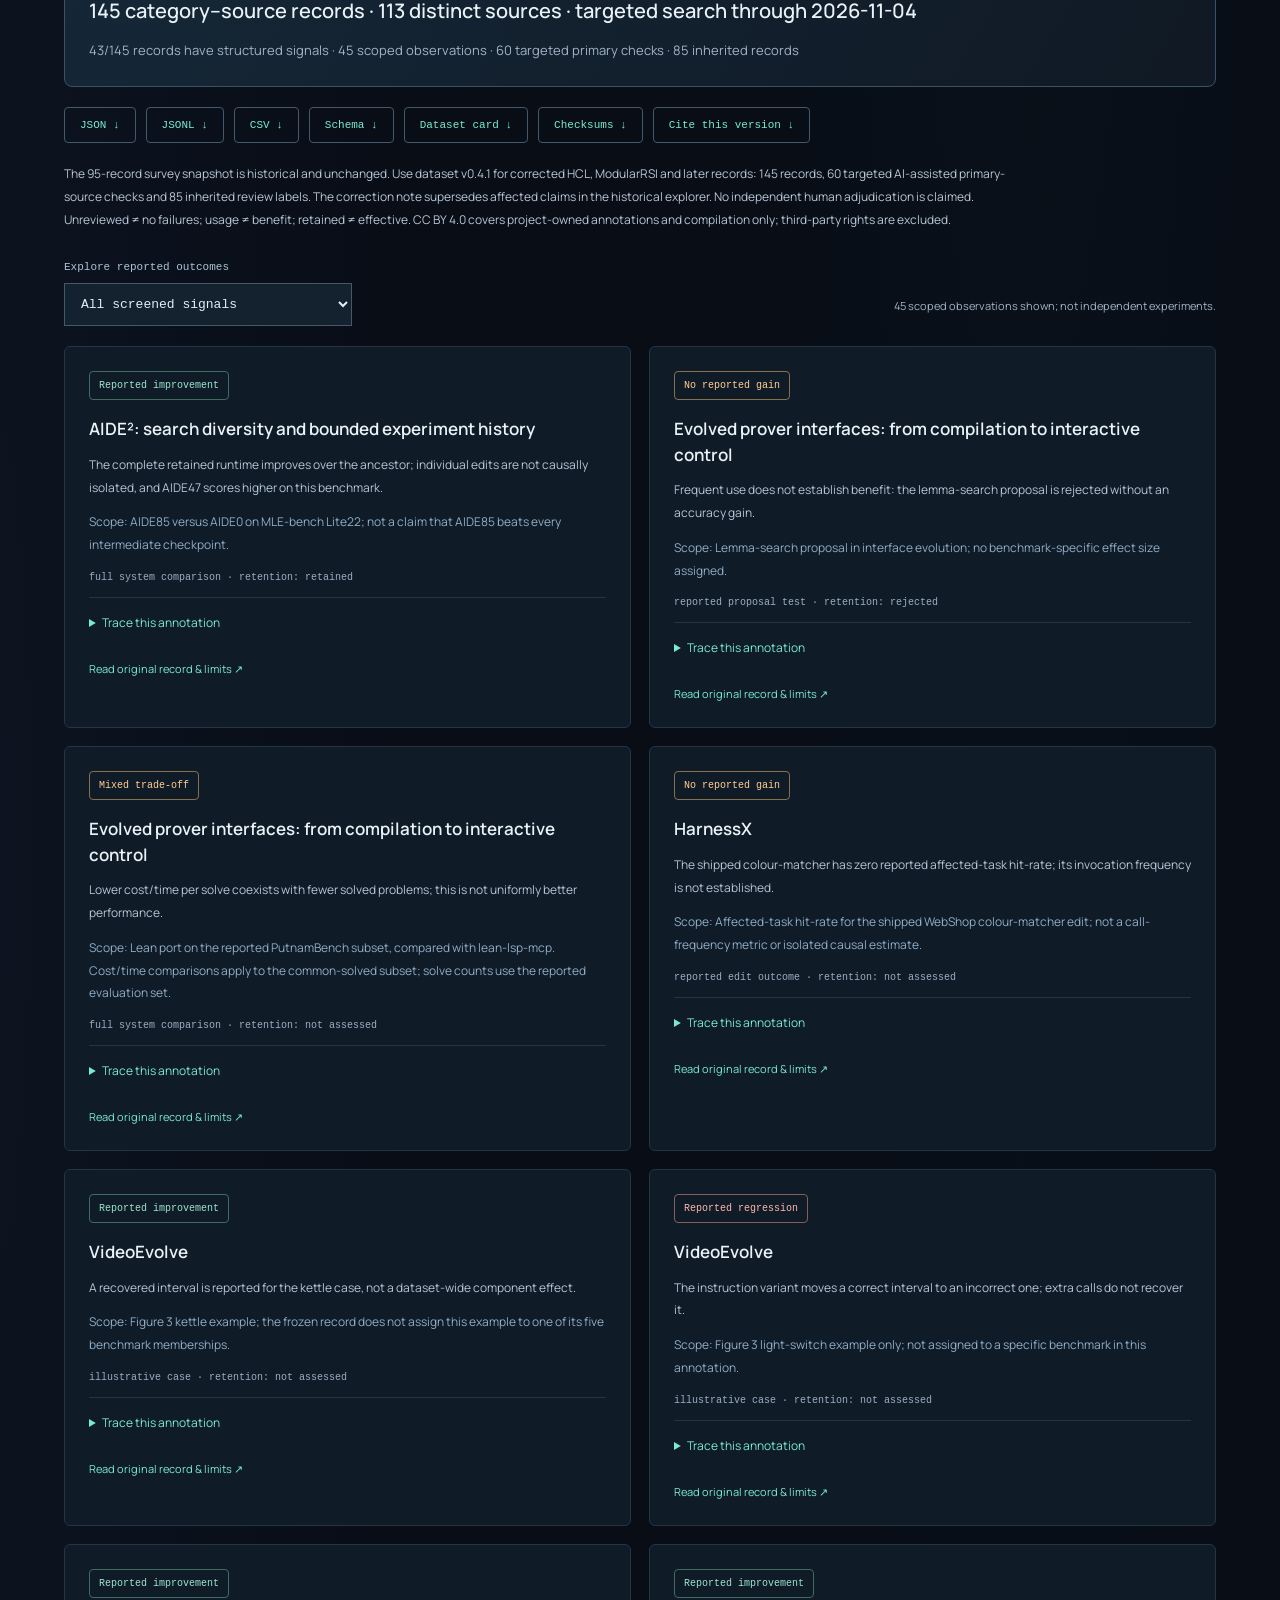
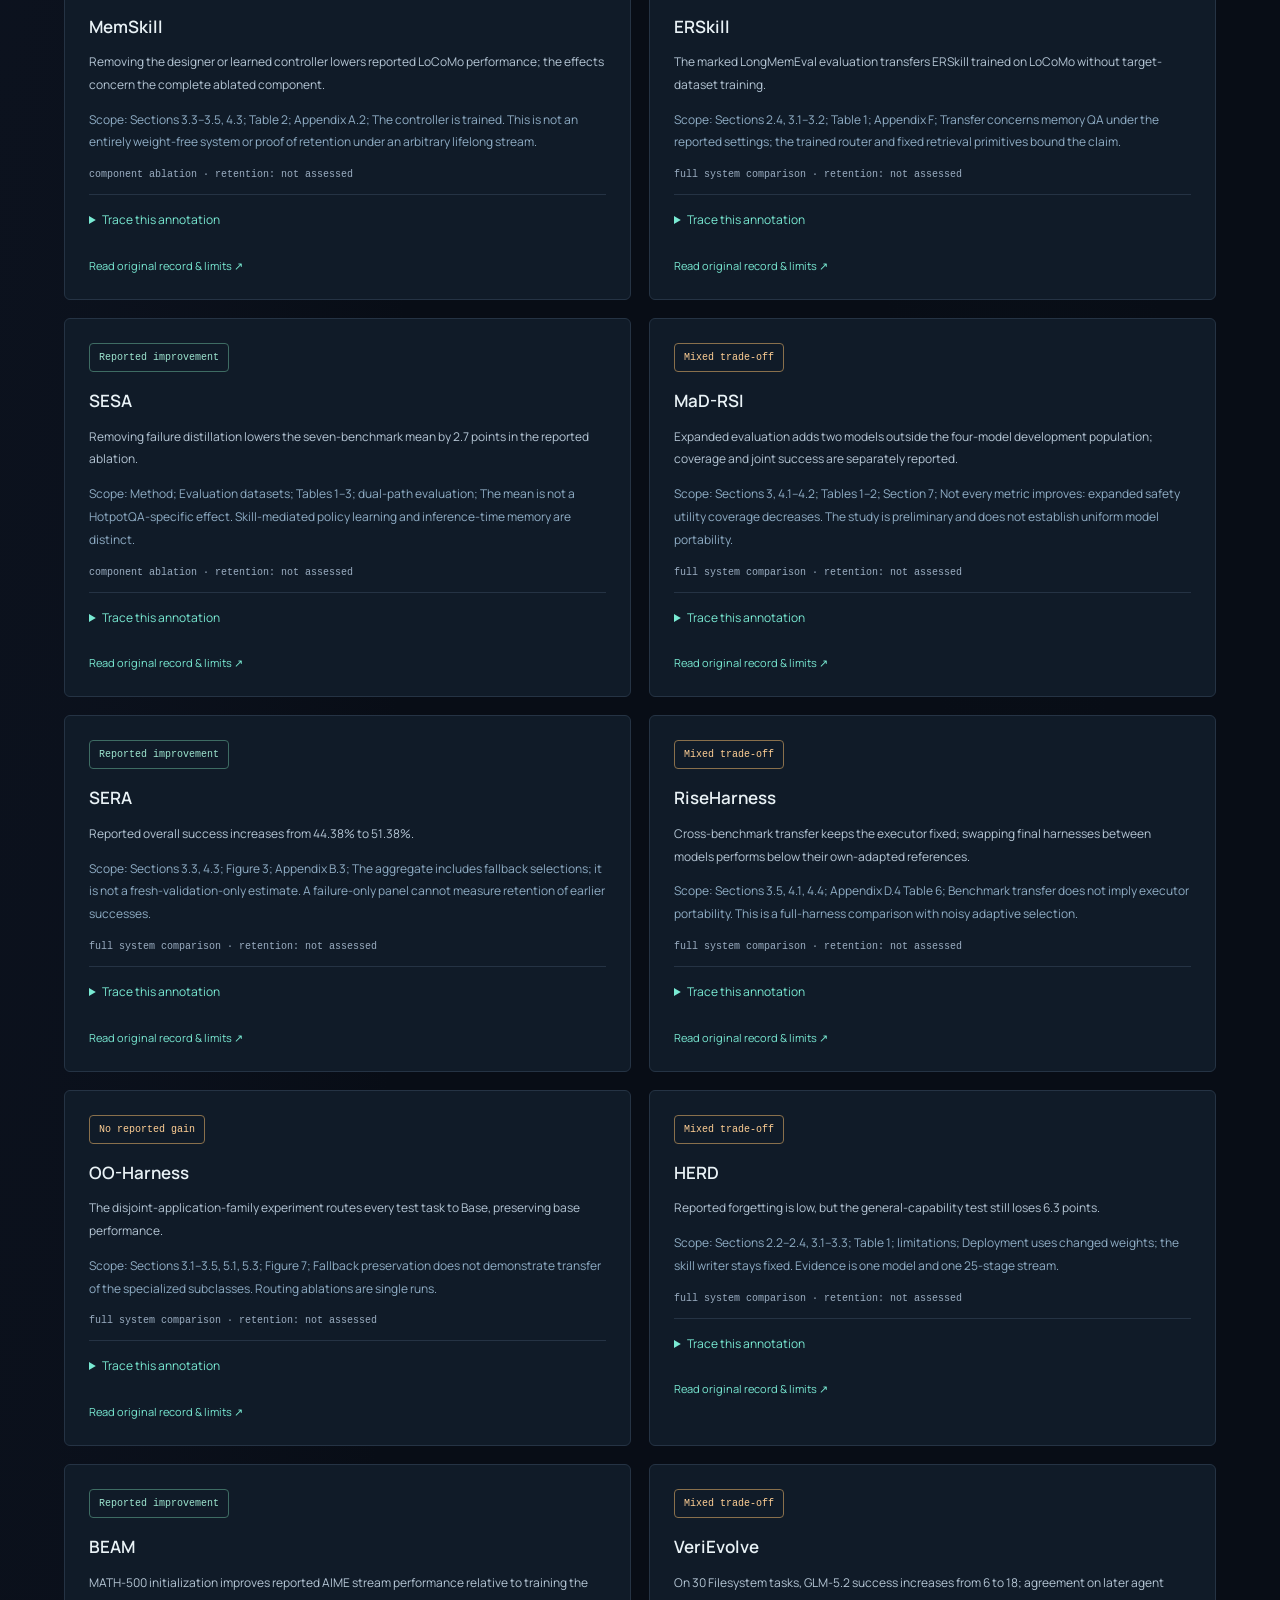
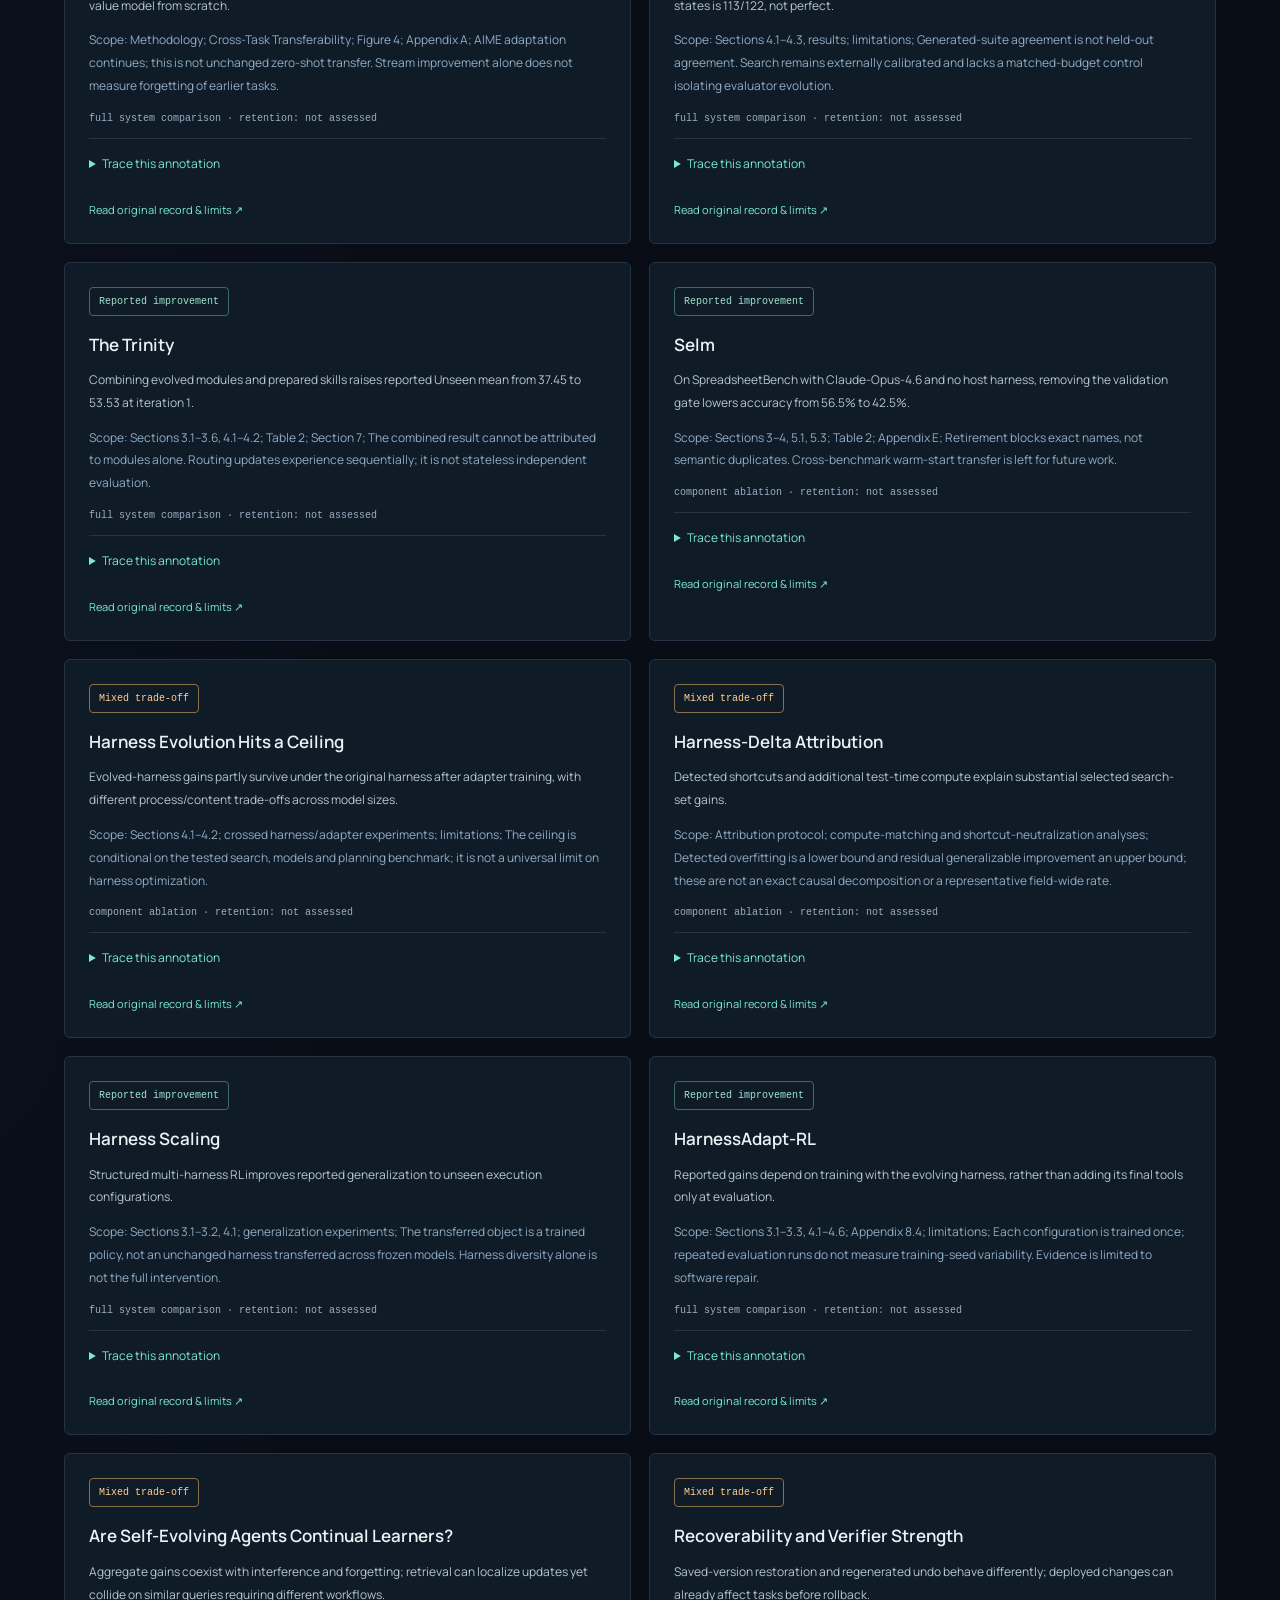
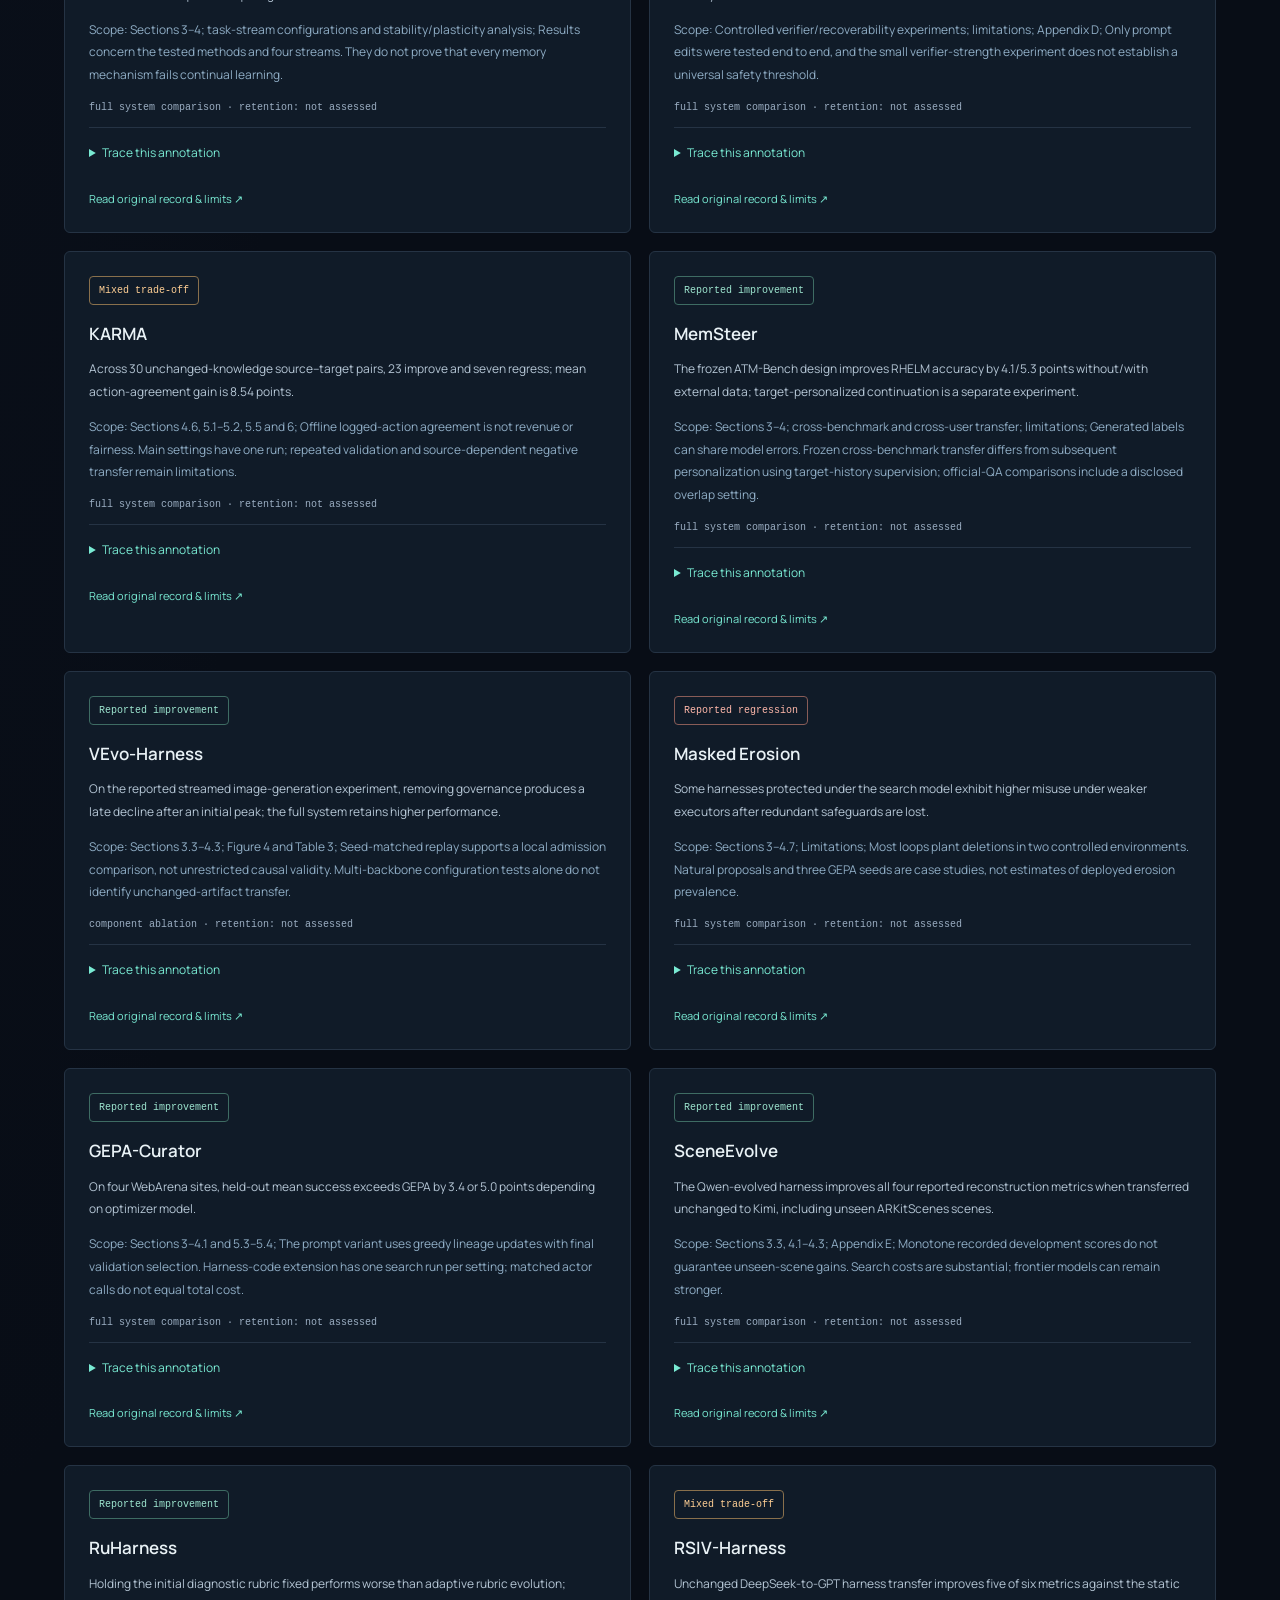
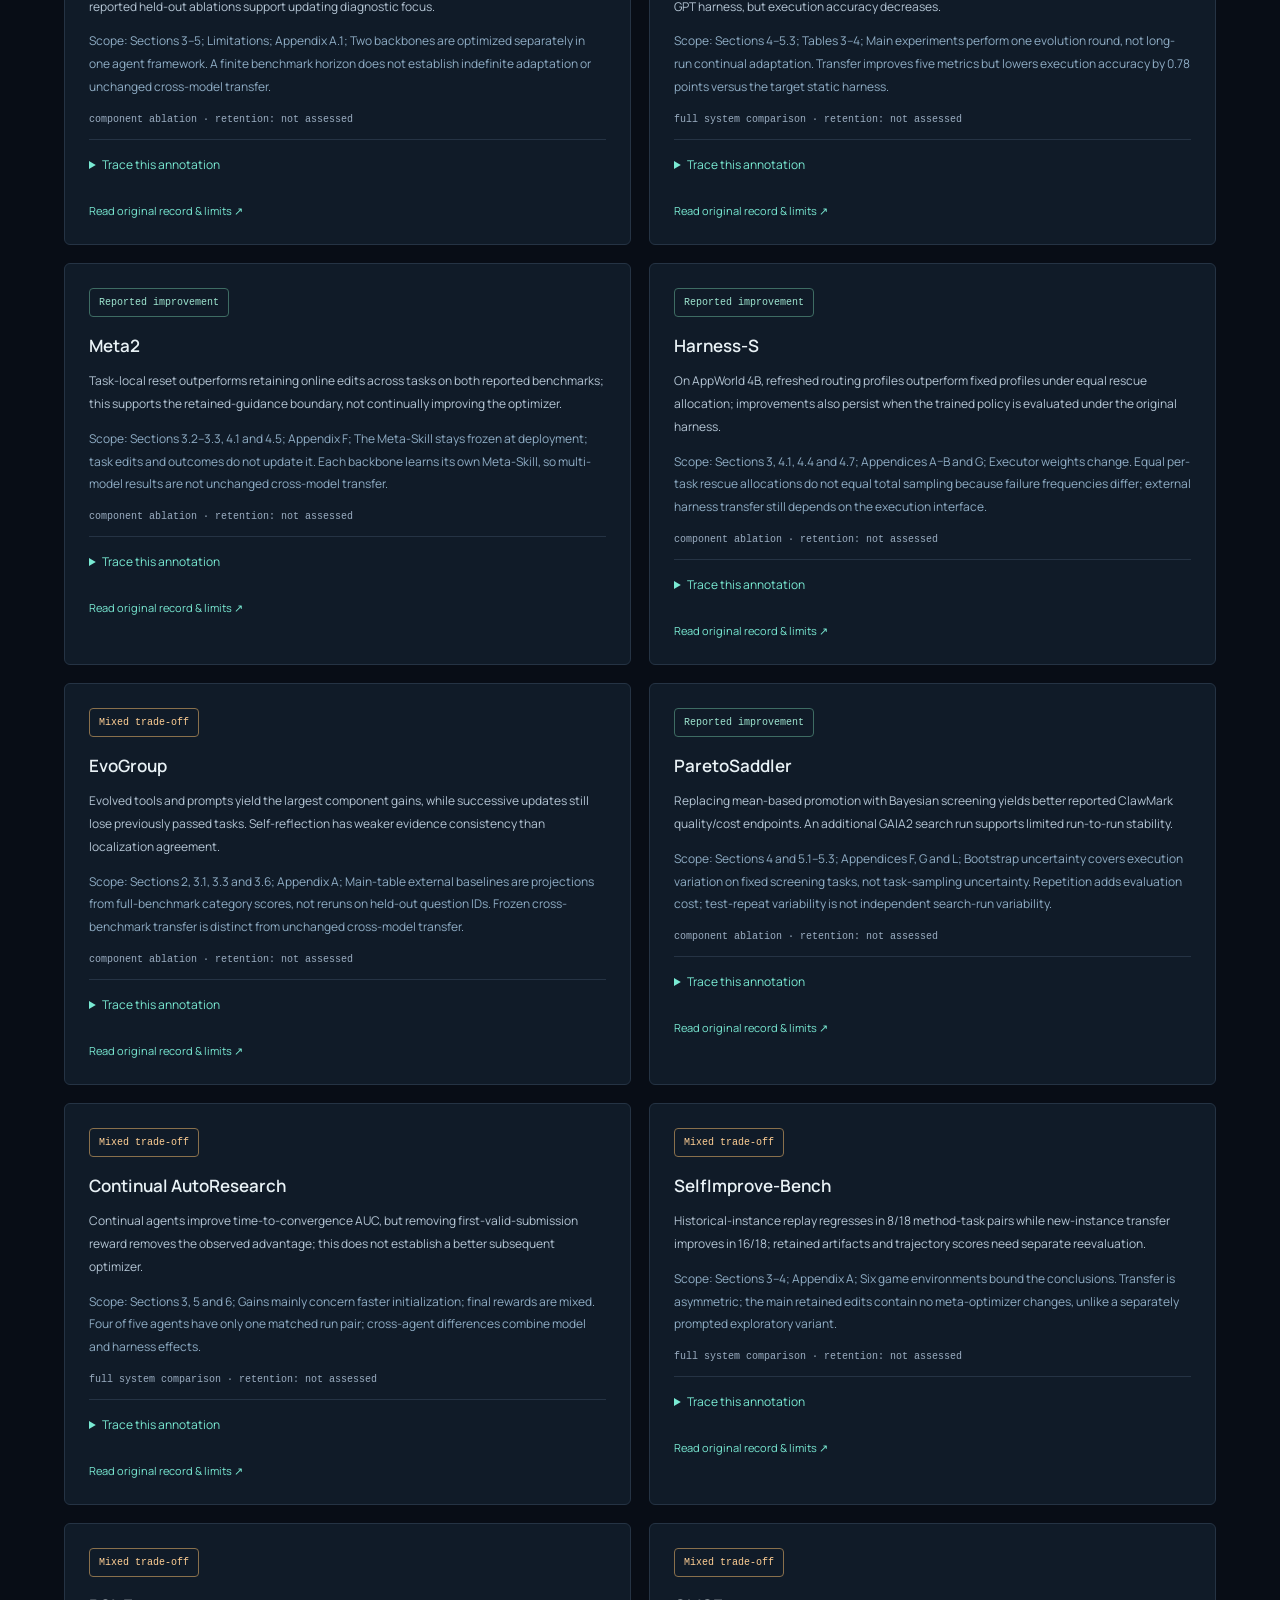
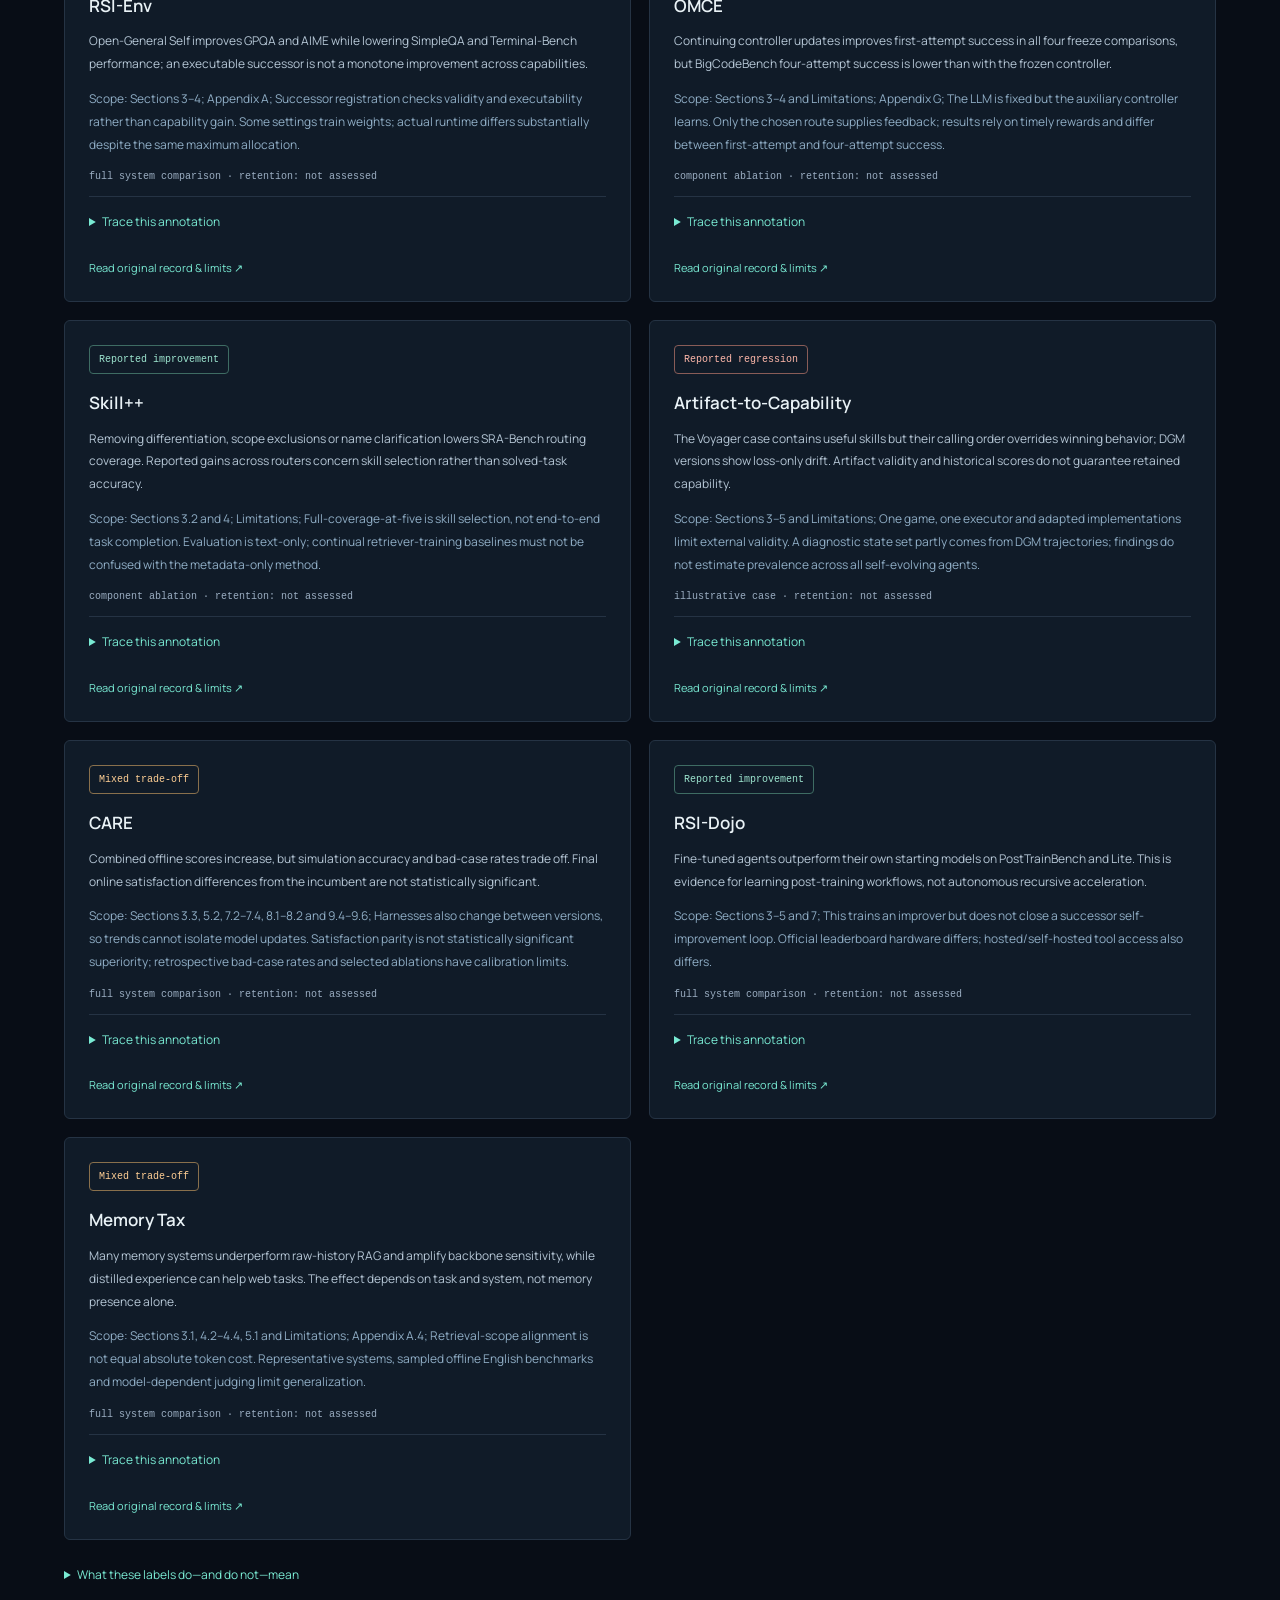
==== commit cc044bf9: "Publish factual correction note and atlas updates" ====
--- a/docs/index.html
+++ b/docs/index.html
@@ -34,11 +34,11 @@
 <section id="findings" class="synthesis section-space" aria-labelledby="findings-title"><div class="section-heading"><div><p class="eyebrow">02 / CROSS-DOMAIN DISCOVERIES</p><h2 id="findings-title">Shared problems.<br>Different repairs.</h2></div><p>Choose a question, then compare two domains.<br>See the shared function, the actual edits and the conditions for reuse.</p></div><div class="insight-tabs" id="insight-tabs" role="tablist" aria-label="Cross-domain comparison"></div><div id="insight-panel" role="tabpanel" tabindex="0"></div><p id="comparison-status" class="sr-only" aria-live="polite"></p><p class="atlas-note">Follow each comparison to the source-linked observation, then explore the underlying benchmark records in the atlas below.</p></section>
 <section id="atlas" class="atlas section-space" aria-labelledby="atlas-title"><div class="section-heading"><div><p class="eyebrow">03 / THE EVOLUTION ATLAS</p><h2 id="atlas-title">See the change itself.</h2></div><p>Four task domains. Concrete before-and-after changes.<br>Representative evidence and its limits, together.</p></div><div id="domain-tabs" class="domain-tabs" role="tablist" aria-label="Task domains" aria-orientation="horizontal"></div><div id="domain-panel" class="domain-panel" role="tabpanel" tabindex="0" aria-labelledby="tab-coding"><div class="panel-heading"><div><span class="domain-overline" id="domain-overline"></span><h3 id="domain-title">Coding</h3><p id="domain-subtitle"></p></div></div><div id="domain-scope" class="domain-scope"></div><div id="domain-findings" class="domain-findings"></div><p id="domain-status" class="sr-only" aria-live="polite"></p></div><p class="atlas-note">Selected synthesis from the survey’s domain evidence. Each card compares reported reusable changes; it is not one shared implementation or one experiment.</p><button type="button" class="atlas-detail-link" id="domain-evidence-link">Explore this domain by benchmark <span aria-hidden="true">↗</span></button></section>
 <section id="dataset" class="dataset-section section-space" aria-labelledby="dataset-title">
-<p class="dataset-boundary"><strong>Dataset v0.2.0:</strong> <a href="dataset/">Inspect the release — 113 records, 81 works, 28 documented primary-source checks</a>. Historical v0.1.0 is archived separately; the new release includes a HarnessX hit-rate correction.</p>
+<p class="dataset-boundary"><strong>Dataset v0.4.1:</strong> <a href="dataset/">Inspect the release — 145 records, 113 works, 60 documented primary-source checks</a>. Earlier releases are archived separately; <a href="https://github.com/LucasXinYu/harness-rsi/blob/main/docs/FACTUAL_CORRECTIONS_2026-11-04.md">read the November 4 factual corrections</a>.</p>
 <div class="section-heading"><div><p class="eyebrow">THE DATA / REPORTED, NOT REPRODUCED</p><h2 id="dataset-title">Keep the failures.<br>Trace the claims.</h2></div><p>A versioned evidence dataset, not a leaderboard.<br>One row is a source within a task subcategory—not an independent intervention.</p></div>
-<div class="dataset-release"><span id="dataset-version">v0.2.0 · released 2026-10-31</span><strong id="dataset-coverage">113 category–source records · targeted search through 2026-10-31</strong><p id="dataset-screening">22/113 records have structured signals · 24 scoped observations · 28 targeted primary checks · 85 inherited records</p></div>
-<div class="dataset-downloads" aria-label="Dataset downloads"><a href="dataset/v0.2.0/dataset.json" data-dataset-file="dataset.json" download>JSON ↓</a><a href="dataset/v0.2.0/records.jsonl" data-dataset-file="records.jsonl" download>JSONL ↓</a><a href="dataset/v0.2.0/records.csv" data-dataset-file="records.csv" download>CSV ↓</a><a href="dataset/v0.2.0/schema.json" data-dataset-file="schema.json" download>Schema ↓</a><a href="dataset/v0.2.0/DATASET_CARD.md" data-dataset-file="DATASET_CARD.md" download>Dataset card ↓</a><a href="dataset/v0.2.0/checksums.json" data-dataset-file="checksums.json" download>Checksums ↓</a><a href="dataset/v0.2.0/citation.bib" data-dataset-file="citation.bib" download>Cite this version ↓</a></div>
-<p class="dataset-boundary">The 95-record survey snapshot remains unchanged. Dataset v0.2.0 separately expands to 113 records, with 28 targeted AI-assisted primary-source checks and 85 inherited records. No independent human adjudication is claimed. Unreviewed ≠ no failures; usage ≠ benefit; retained ≠ effective. <a href="dataset/v0.2.0/LICENSE-DATA.md">CC BY 4.0 covers project-owned annotations and compilation only</a>; third-party rights are excluded.</p>
+<div class="dataset-release"><span id="dataset-version">v0.4.1 · corrected 2026-11-04</span><strong id="dataset-coverage">145 category–source records · targeted search through 2026-11-04</strong><p id="dataset-screening">43/145 records have structured signals · 45 scoped observations · 60 targeted primary checks · 85 inherited records</p></div>
+<div class="dataset-downloads" aria-label="Dataset downloads"><a href="dataset/v0.4.1/dataset.json" data-dataset-file="dataset.json" download>JSON ↓</a><a href="dataset/v0.4.1/records.jsonl" data-dataset-file="records.jsonl" download>JSONL ↓</a><a href="dataset/v0.4.1/records.csv" data-dataset-file="records.csv" download>CSV ↓</a><a href="dataset/v0.4.1/schema.json" data-dataset-file="schema.json" download>Schema ↓</a><a href="dataset/v0.4.1/DATASET_CARD.md" data-dataset-file="DATASET_CARD.md" download>Dataset card ↓</a><a href="dataset/v0.4.1/checksums.json" data-dataset-file="checksums.json" download>Checksums ↓</a><a href="dataset/v0.4.1/citation.bib" data-dataset-file="citation.bib" download>Cite this version ↓</a></div>
+<p class="dataset-boundary">The 95-record survey snapshot is historical and unchanged. Use dataset v0.4.1 for corrected HCL, ModularRSI and later records: 145 records, 60 targeted AI-assisted primary-source checks and 85 inherited review labels. The correction note supersedes affected claims in the historical explorer. No independent human adjudication is claimed. Unreviewed ≠ no failures; usage ≠ benefit; retained ≠ effective. <a href="dataset/v0.4.1/LICENSE-DATA.md">CC BY 4.0 covers project-owned annotations and compilation only</a>; third-party rights are excluded.</p>
 <div class="dataset-toolbar"><label for="dataset-outcome">Explore reported outcomes<select id="dataset-outcome"><option value="all">All screened signals</option><option value="regression">Reported regressions</option><option value="no_gain">No reported gain</option><option value="mixed">Mixed trade-offs</option><option value="improvement">Reported improvements</option><option value="not_assessed">Performance effect not assessed</option></select></label><p id="dataset-filter-status" role="status" aria-live="polite"></p></div>
 <div id="dataset-signals" class="dataset-signals"></div><p id="dataset-error" role="alert" hidden>Dataset could not be loaded. The versioned download links remain available.</p>
 <details class="dataset-method"><summary>What these labels do—and do not—mean</summary><p>One record may contain multiple outcomes under different comparisons. Each signal has a scope, attribution type, retention status, supporting record excerpt and pinned primary-source locator. Empty benchmark applicability does not mean every benchmark. Selection and control fields are populated only for inspected settings; missingness is explicit. This is not a representative sample of attempted edits; do not calculate a global success or failure rate. The separate living bibliography below includes newer papers that have not entered this evidence snapshot.</p></details>
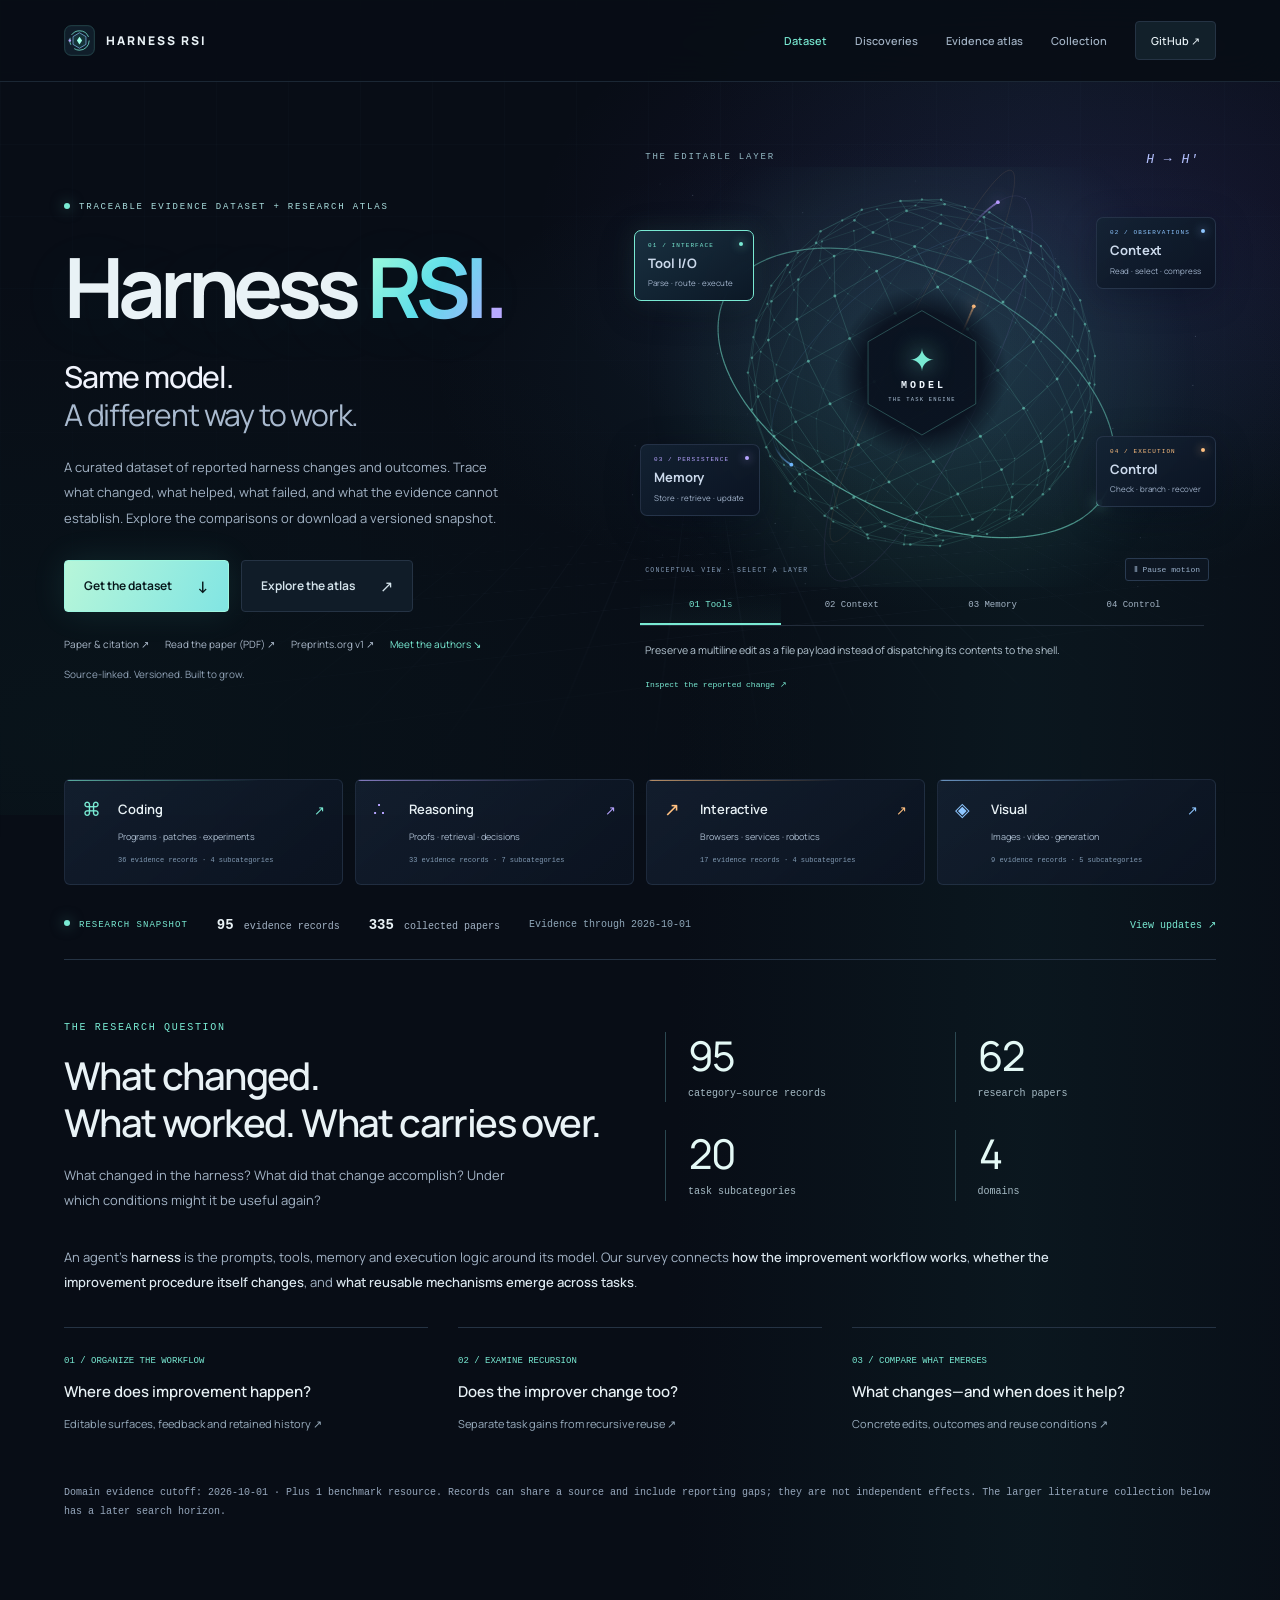
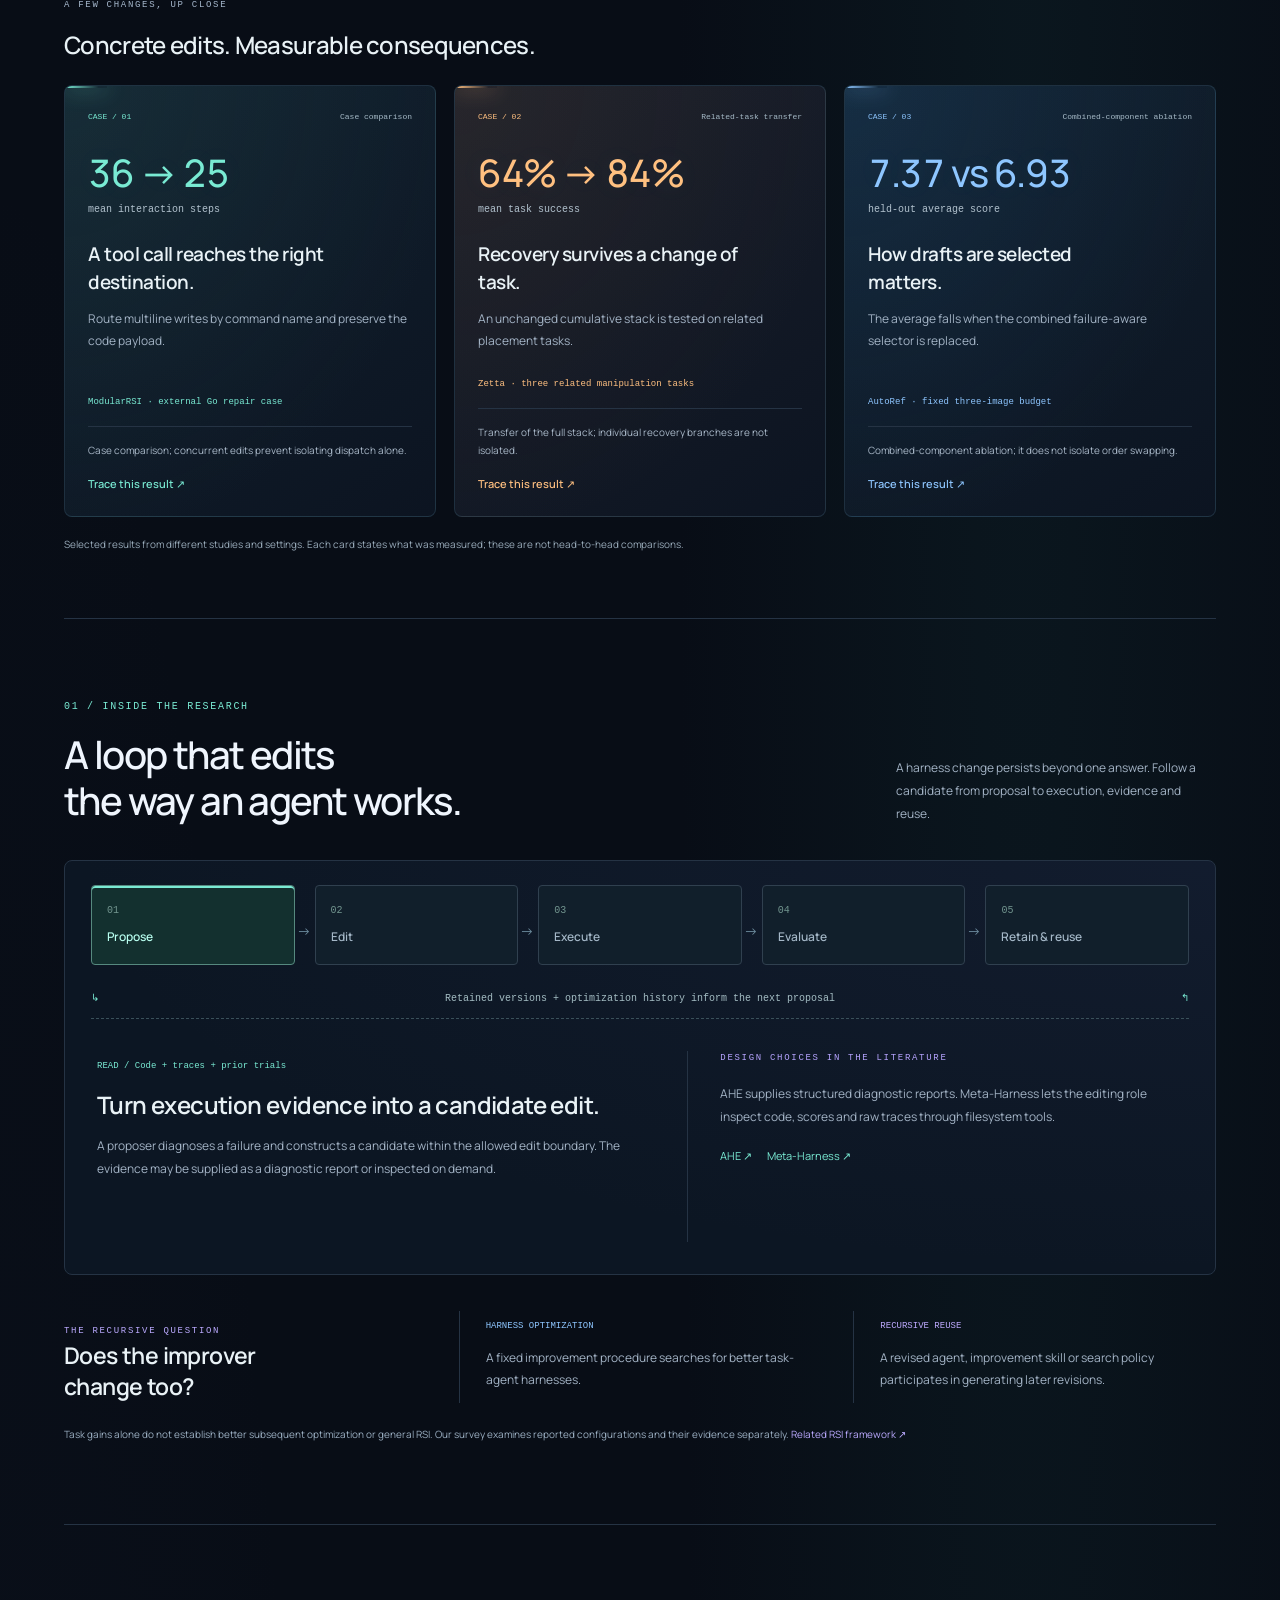
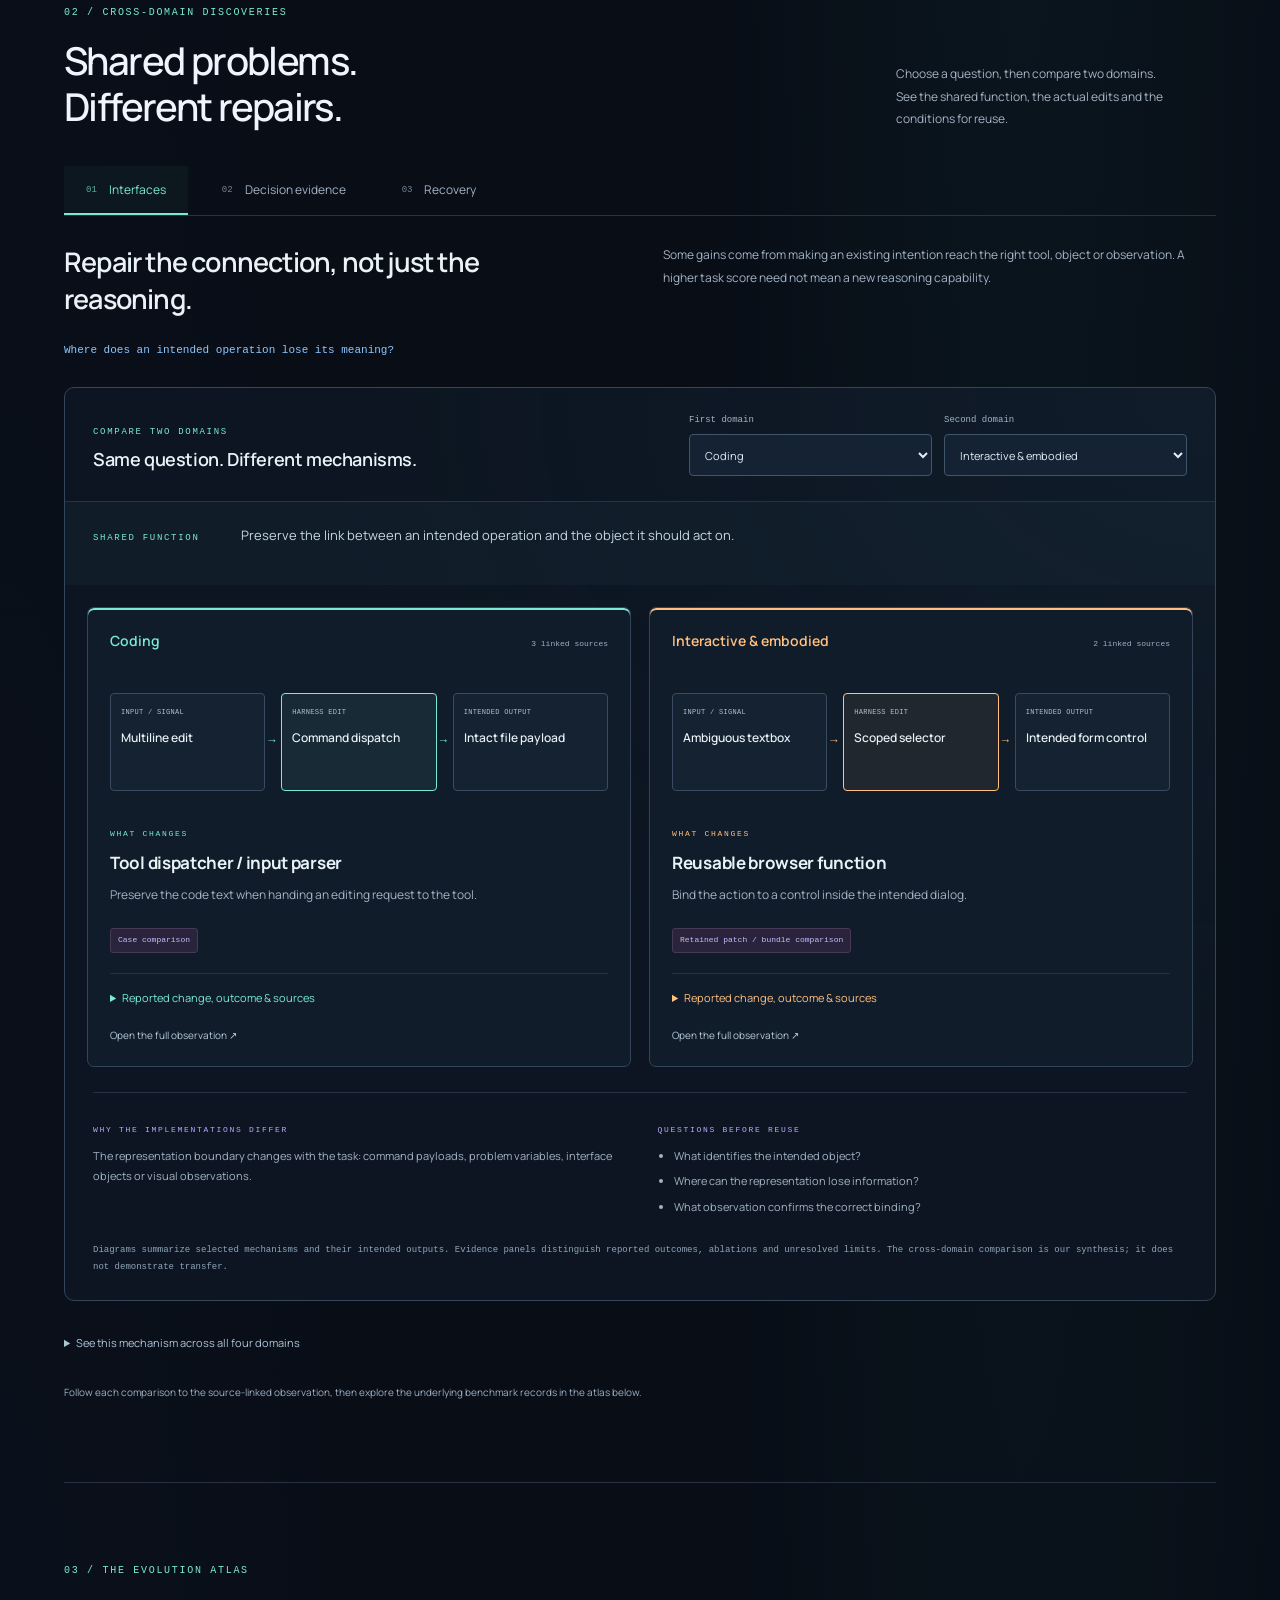
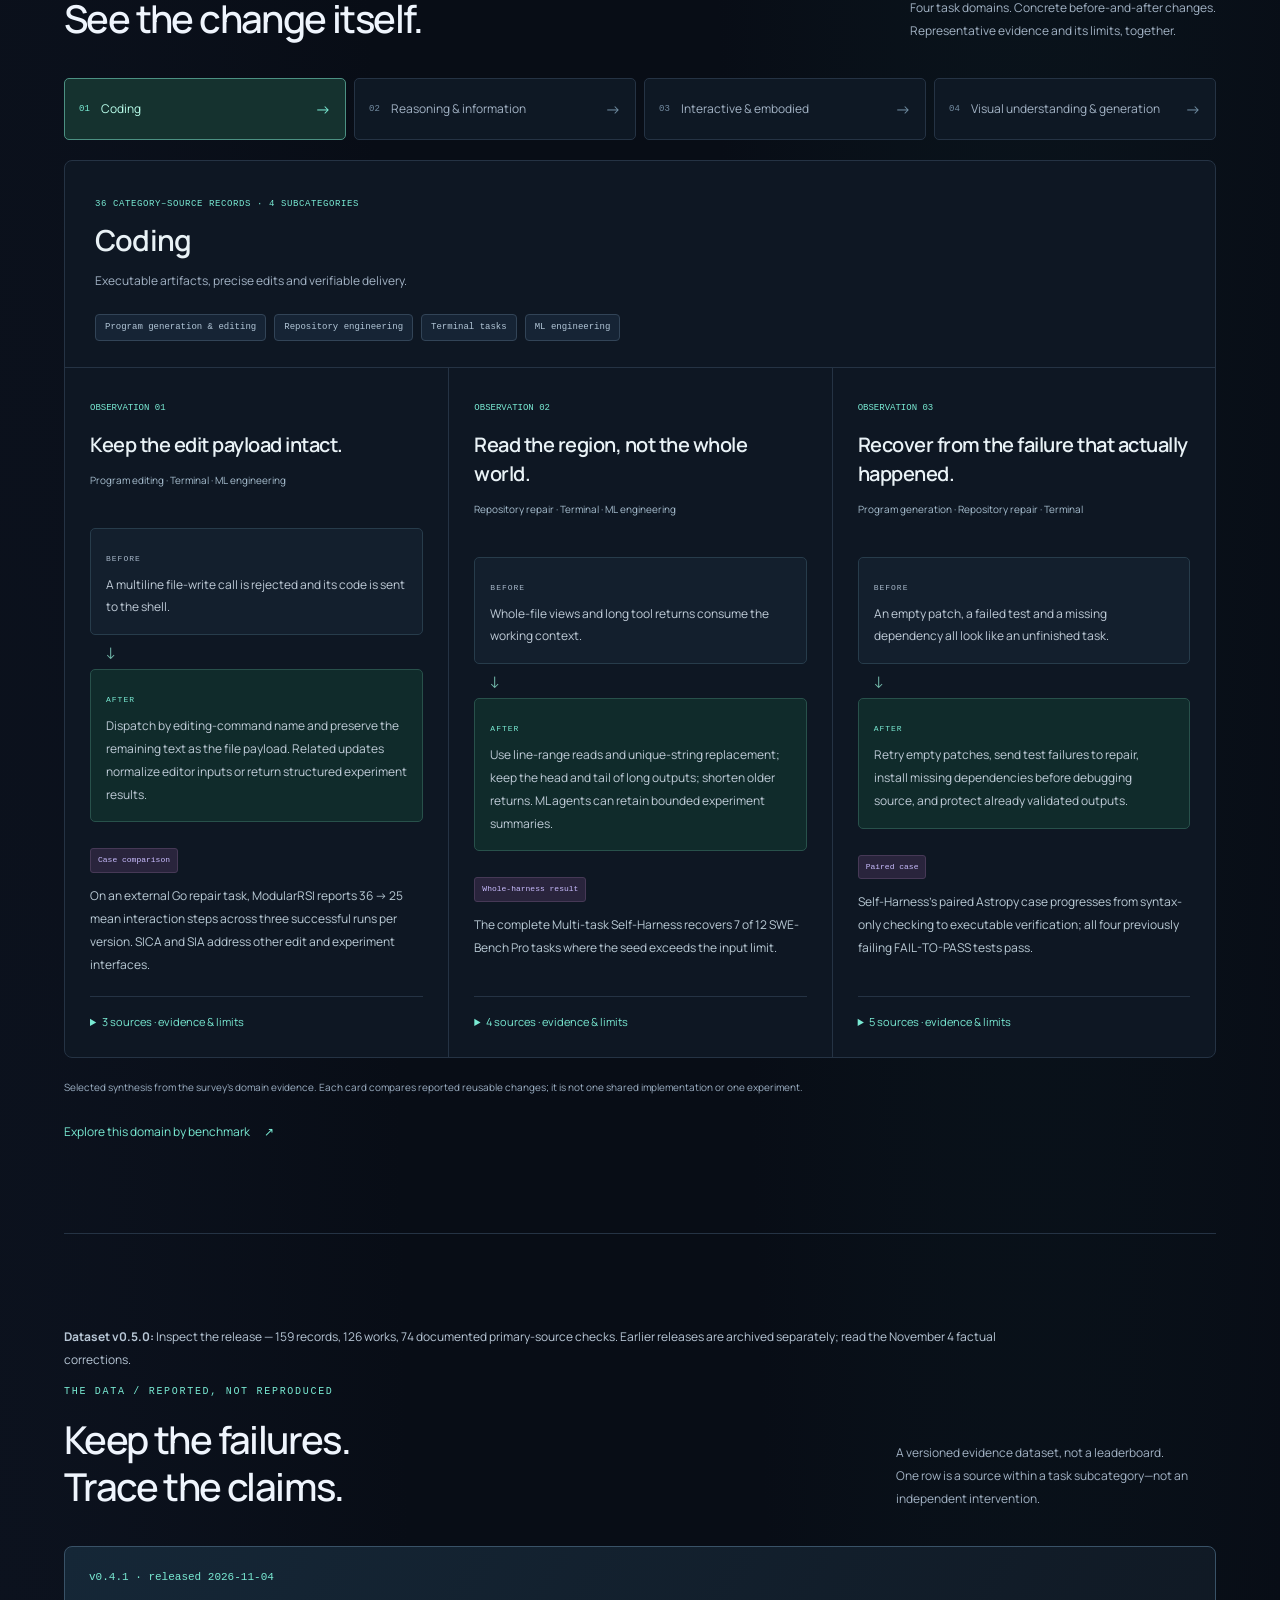
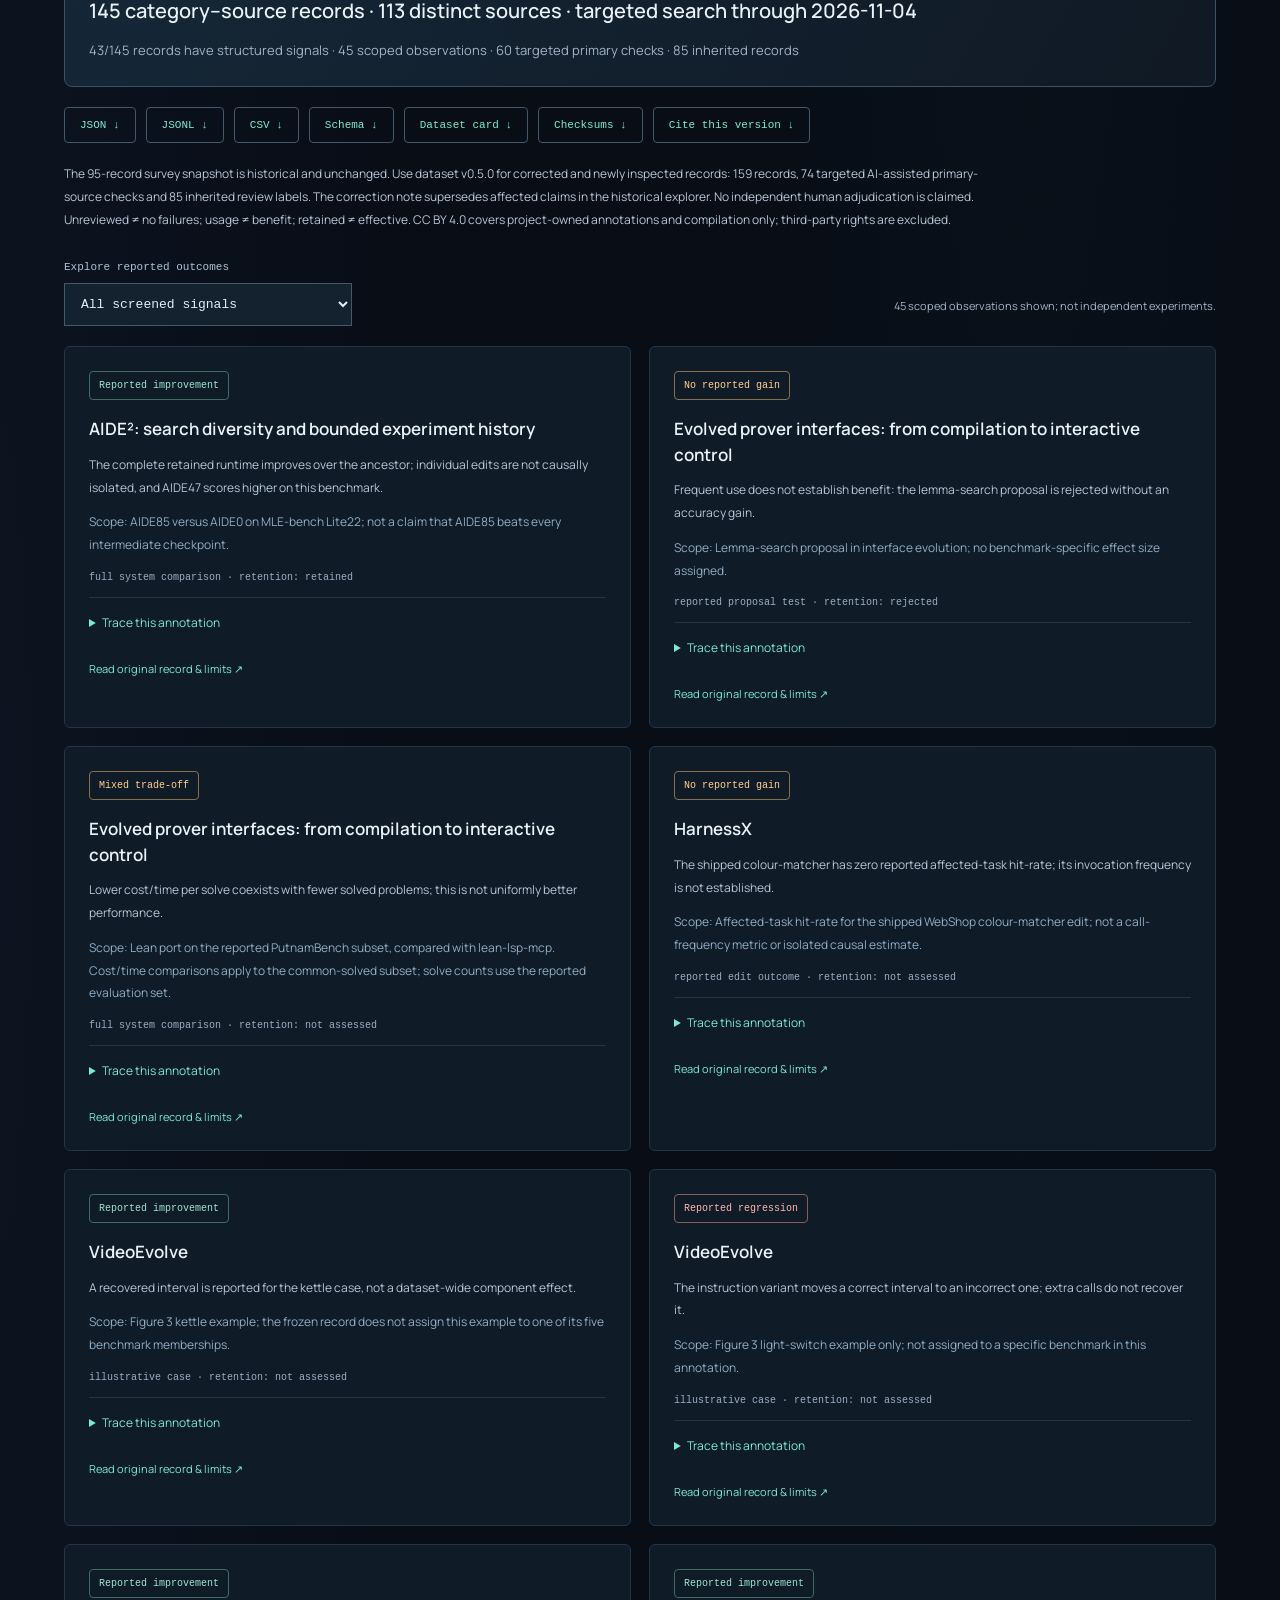
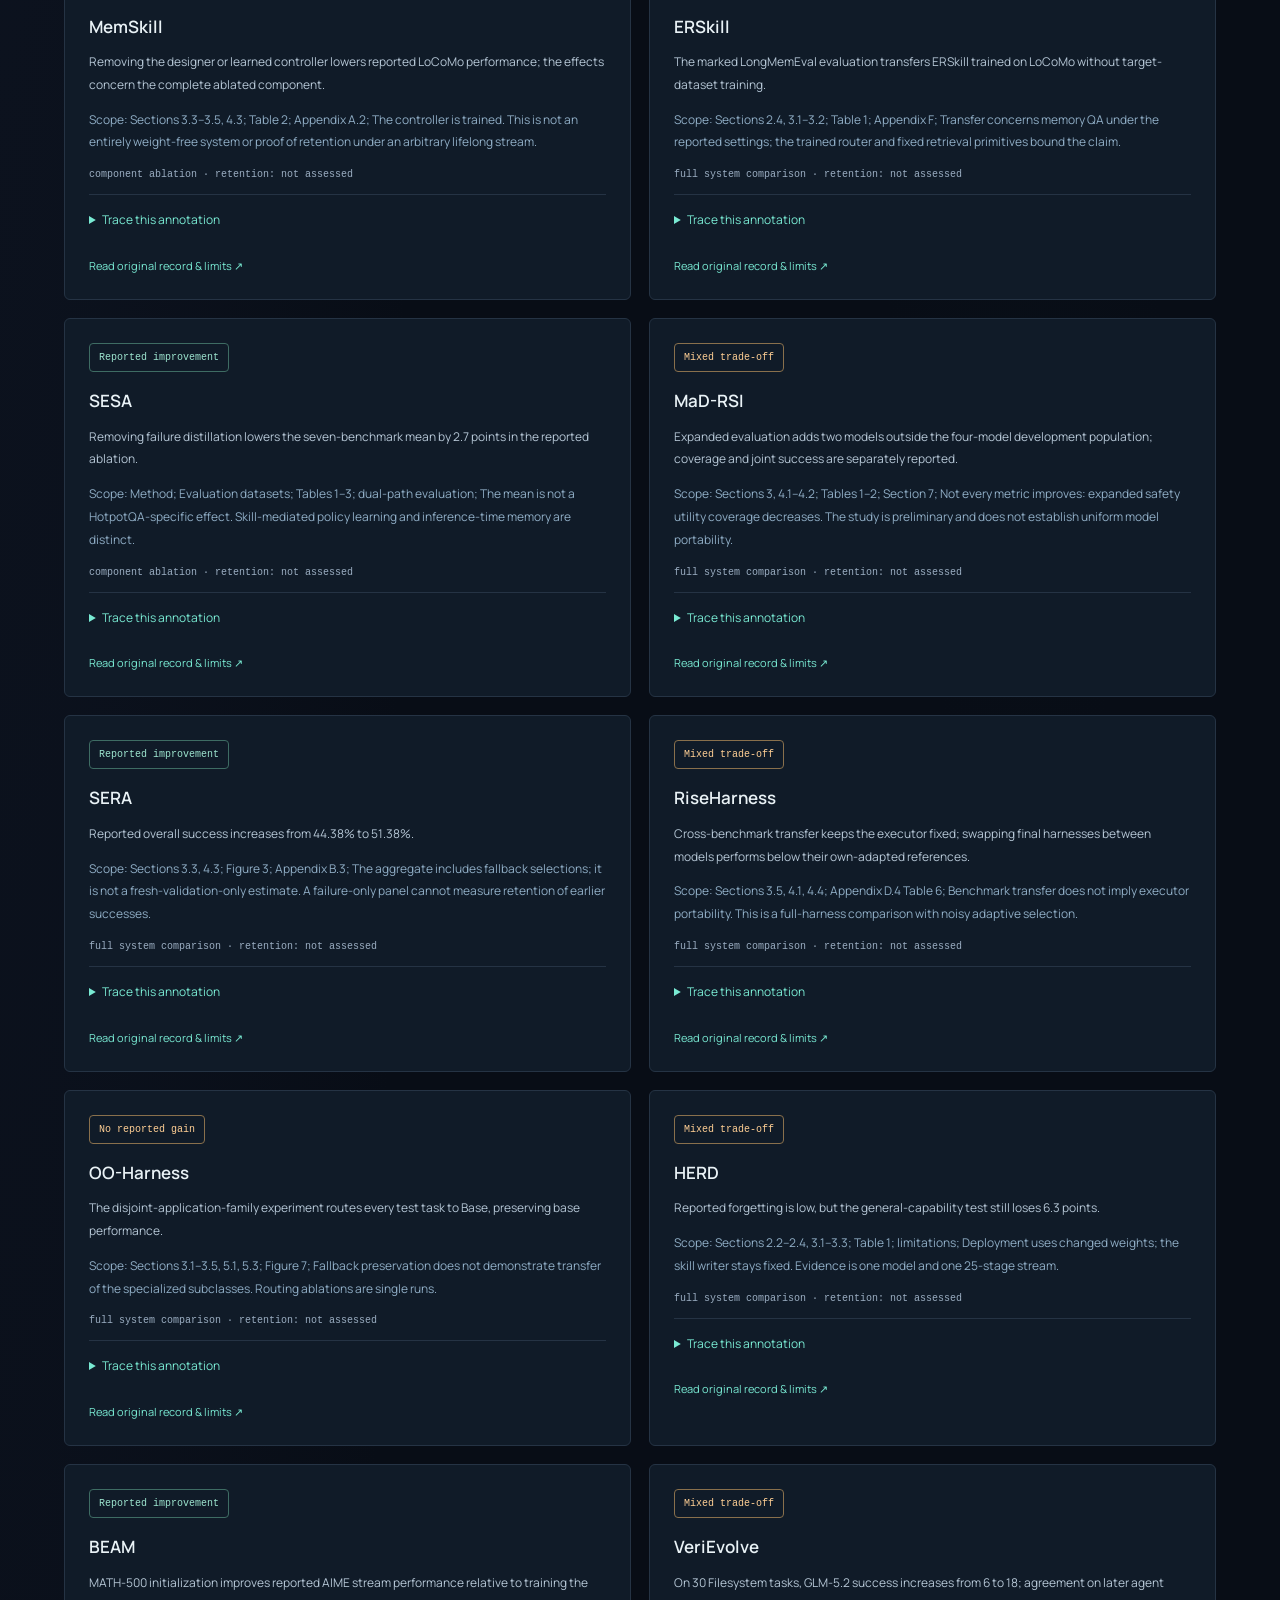
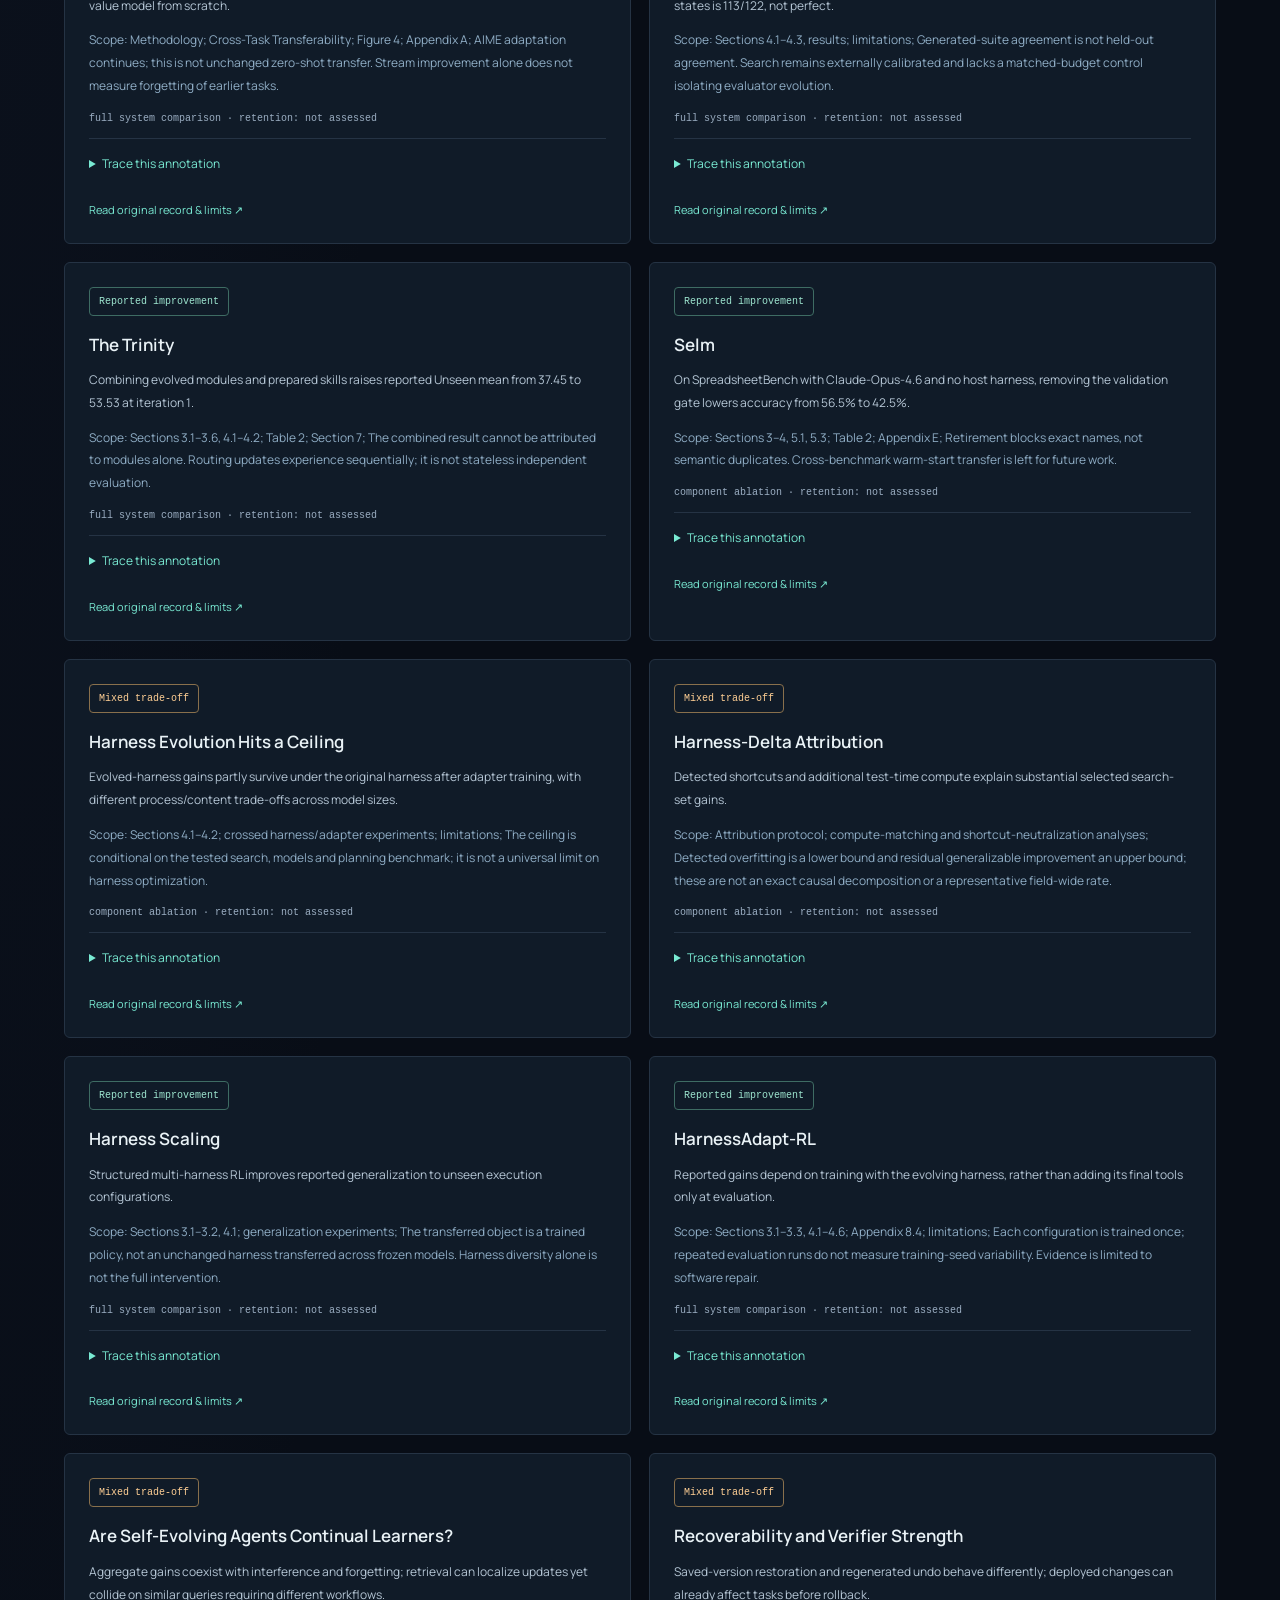
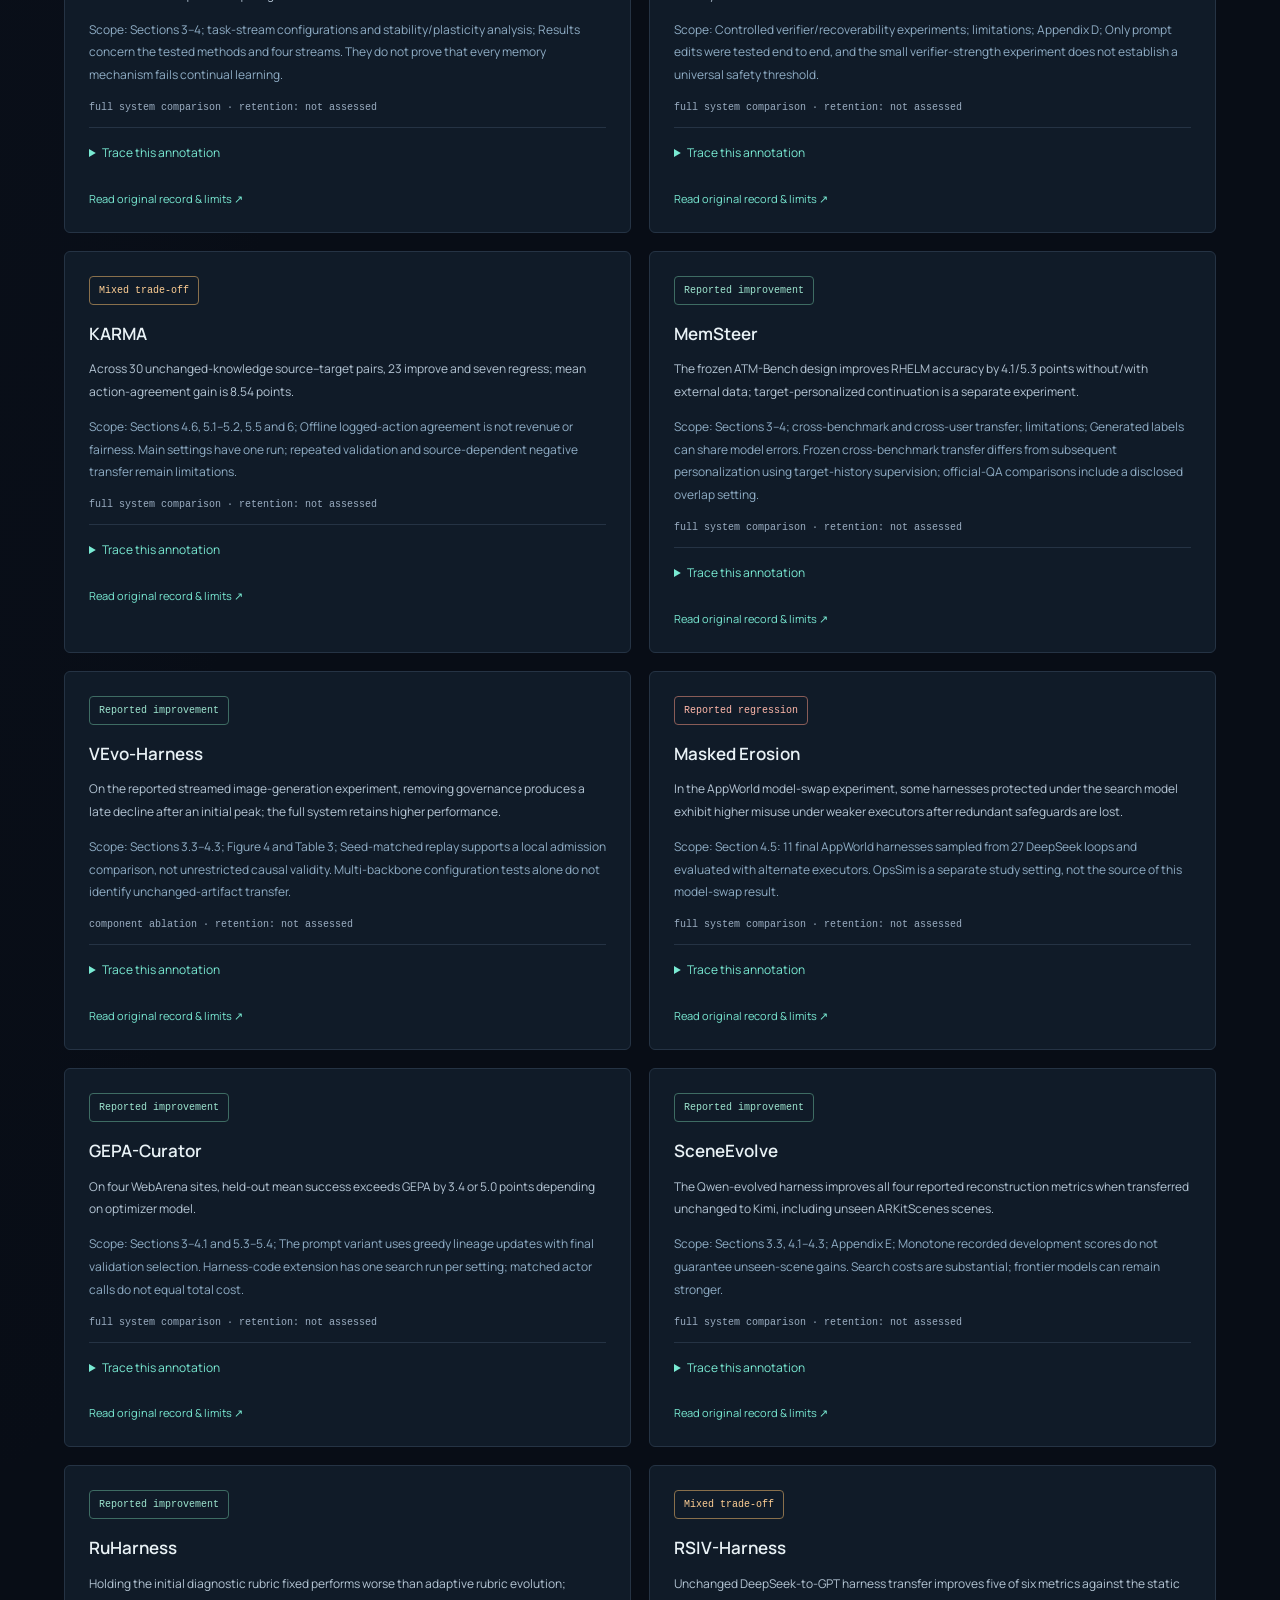
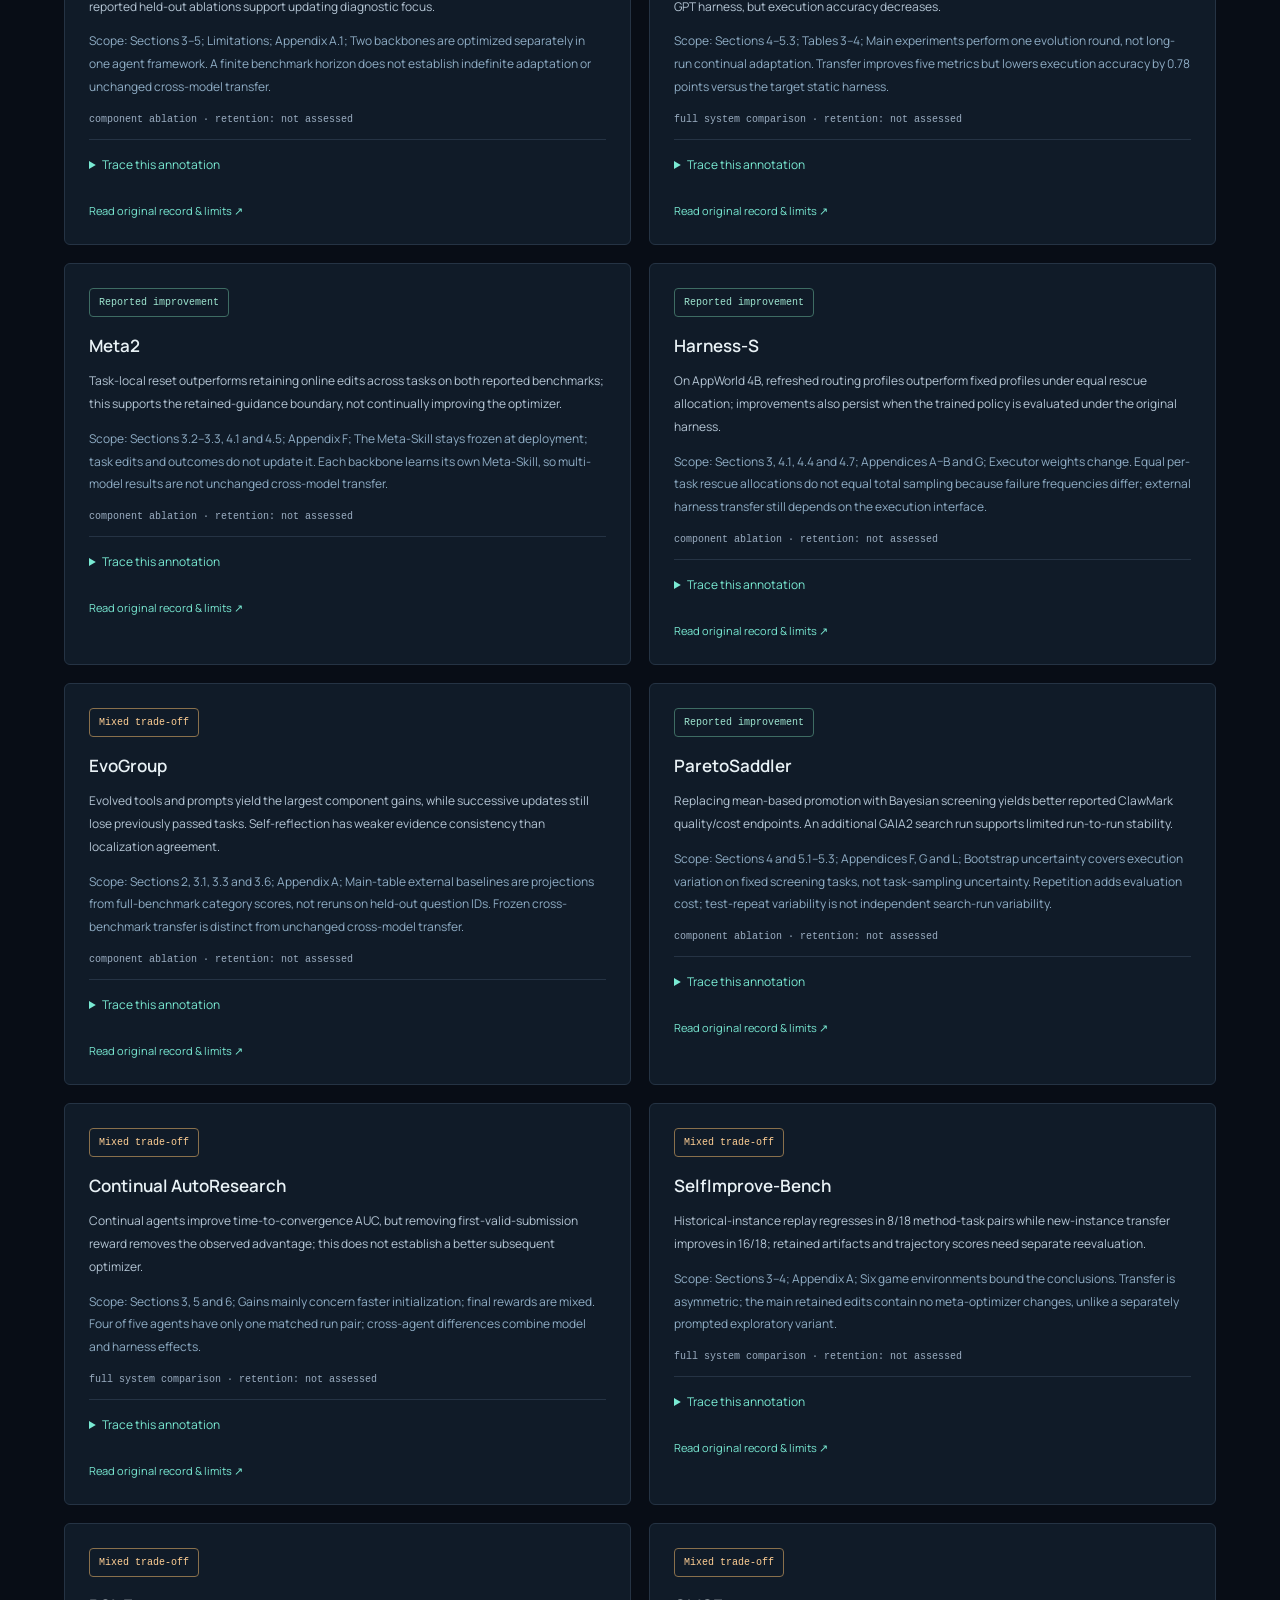
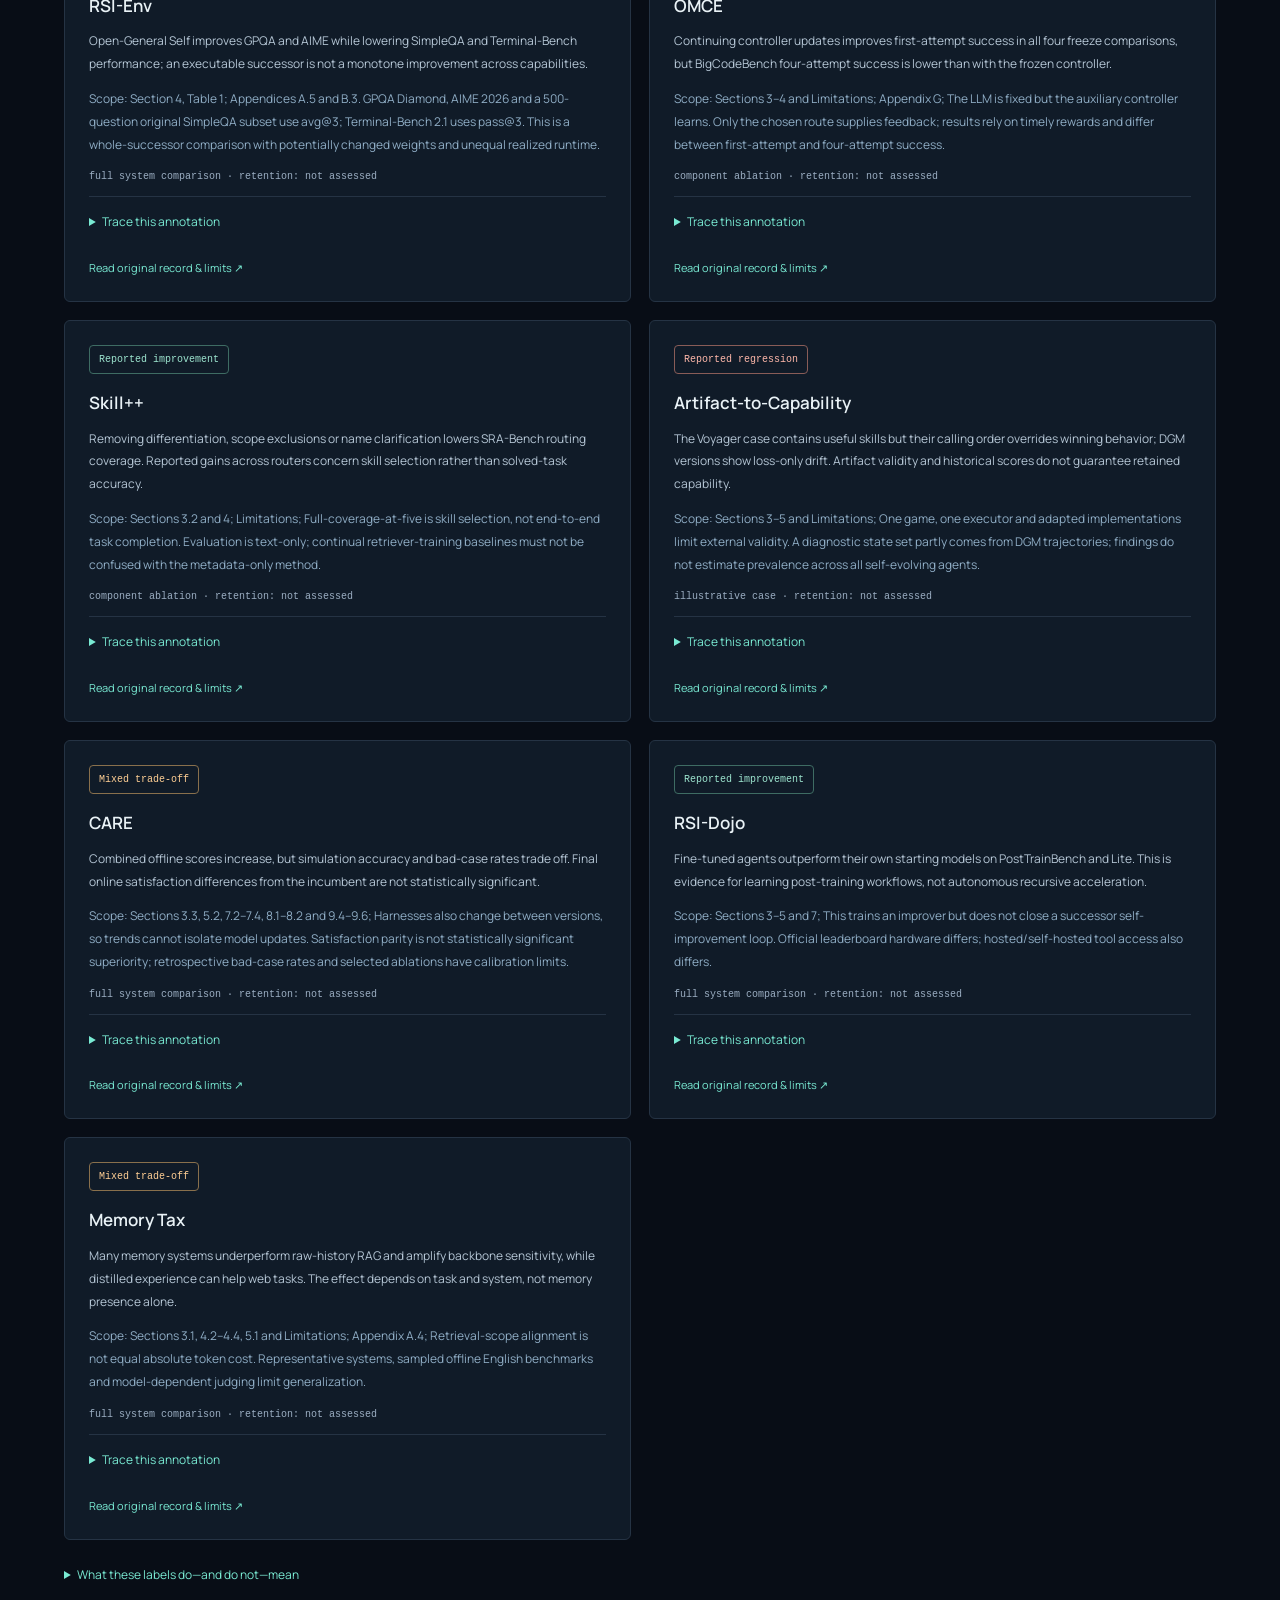
==== commit 0fc76007: "Publish November 14 synthesis and atlas metadata" ====
--- a/docs/index.html
+++ b/docs/index.html
@@ -34,11 +34,11 @@
 <section id="findings" class="synthesis section-space" aria-labelledby="findings-title"><div class="section-heading"><div><p class="eyebrow">02 / CROSS-DOMAIN DISCOVERIES</p><h2 id="findings-title">Shared problems.<br>Different repairs.</h2></div><p>Choose a question, then compare two domains.<br>See the shared function, the actual edits and the conditions for reuse.</p></div><div class="insight-tabs" id="insight-tabs" role="tablist" aria-label="Cross-domain comparison"></div><div id="insight-panel" role="tabpanel" tabindex="0"></div><p id="comparison-status" class="sr-only" aria-live="polite"></p><p class="atlas-note">Follow each comparison to the source-linked observation, then explore the underlying benchmark records in the atlas below.</p></section>
 <section id="atlas" class="atlas section-space" aria-labelledby="atlas-title"><div class="section-heading"><div><p class="eyebrow">03 / THE EVOLUTION ATLAS</p><h2 id="atlas-title">See the change itself.</h2></div><p>Four task domains. Concrete before-and-after changes.<br>Representative evidence and its limits, together.</p></div><div id="domain-tabs" class="domain-tabs" role="tablist" aria-label="Task domains" aria-orientation="horizontal"></div><div id="domain-panel" class="domain-panel" role="tabpanel" tabindex="0" aria-labelledby="tab-coding"><div class="panel-heading"><div><span class="domain-overline" id="domain-overline"></span><h3 id="domain-title">Coding</h3><p id="domain-subtitle"></p></div></div><div id="domain-scope" class="domain-scope"></div><div id="domain-findings" class="domain-findings"></div><p id="domain-status" class="sr-only" aria-live="polite"></p></div><p class="atlas-note">Selected synthesis from the survey’s domain evidence. Each card compares reported reusable changes; it is not one shared implementation or one experiment.</p><button type="button" class="atlas-detail-link" id="domain-evidence-link">Explore this domain by benchmark <span aria-hidden="true">↗</span></button></section>
 <section id="dataset" class="dataset-section section-space" aria-labelledby="dataset-title">
-<p class="dataset-boundary"><strong>Dataset v0.4.1:</strong> <a href="dataset/">Inspect the release — 145 records, 113 works, 60 documented primary-source checks</a>. Earlier releases are archived separately; <a href="https://github.com/LucasXinYu/harness-rsi/blob/main/docs/FACTUAL_CORRECTIONS_2026-11-04.md">read the November 4 factual corrections</a>.</p>
+<p class="dataset-boundary"><strong>Dataset v0.5.0:</strong> <a href="dataset/">Inspect the release — 159 records, 126 works, 74 documented primary-source checks</a>. Earlier releases are archived separately; <a href="https://github.com/LucasXinYu/harness-rsi/blob/main/docs/FACTUAL_CORRECTIONS_2026-11-04.md">read the November 4 factual corrections</a>.</p>
 <div class="section-heading"><div><p class="eyebrow">THE DATA / REPORTED, NOT REPRODUCED</p><h2 id="dataset-title">Keep the failures.<br>Trace the claims.</h2></div><p>A versioned evidence dataset, not a leaderboard.<br>One row is a source within a task subcategory—not an independent intervention.</p></div>
-<div class="dataset-release"><span id="dataset-version">v0.4.1 · corrected 2026-11-04</span><strong id="dataset-coverage">145 category–source records · targeted search through 2026-11-04</strong><p id="dataset-screening">43/145 records have structured signals · 45 scoped observations · 60 targeted primary checks · 85 inherited records</p></div>
-<div class="dataset-downloads" aria-label="Dataset downloads"><a href="dataset/v0.4.1/dataset.json" data-dataset-file="dataset.json" download>JSON ↓</a><a href="dataset/v0.4.1/records.jsonl" data-dataset-file="records.jsonl" download>JSONL ↓</a><a href="dataset/v0.4.1/records.csv" data-dataset-file="records.csv" download>CSV ↓</a><a href="dataset/v0.4.1/schema.json" data-dataset-file="schema.json" download>Schema ↓</a><a href="dataset/v0.4.1/DATASET_CARD.md" data-dataset-file="DATASET_CARD.md" download>Dataset card ↓</a><a href="dataset/v0.4.1/checksums.json" data-dataset-file="checksums.json" download>Checksums ↓</a><a href="dataset/v0.4.1/citation.bib" data-dataset-file="citation.bib" download>Cite this version ↓</a></div>
-<p class="dataset-boundary">The 95-record survey snapshot is historical and unchanged. Use dataset v0.4.1 for corrected HCL, ModularRSI and later records: 145 records, 60 targeted AI-assisted primary-source checks and 85 inherited review labels. The correction note supersedes affected claims in the historical explorer. No independent human adjudication is claimed. Unreviewed ≠ no failures; usage ≠ benefit; retained ≠ effective. <a href="dataset/v0.4.1/LICENSE-DATA.md">CC BY 4.0 covers project-owned annotations and compilation only</a>; third-party rights are excluded.</p>
+<div class="dataset-release"><span id="dataset-version">v0.5.0 · released 2026-11-14</span><strong id="dataset-coverage">159 category–source records · targeted search through 2026-11-14</strong><p id="dataset-screening">57/159 records have structured signals · 59 scoped observations · 74 targeted primary checks · 85 inherited records</p></div>
+<div class="dataset-downloads" aria-label="Dataset downloads"><a href="dataset/v0.5.0/dataset.json" data-dataset-file="dataset.json" download>JSON ↓</a><a href="dataset/v0.5.0/records.jsonl" data-dataset-file="records.jsonl" download>JSONL ↓</a><a href="dataset/v0.5.0/records.csv" data-dataset-file="records.csv" download>CSV ↓</a><a href="dataset/v0.5.0/schema.json" data-dataset-file="schema.json" download>Schema ↓</a><a href="dataset/v0.5.0/DATASET_CARD.md" data-dataset-file="DATASET_CARD.md" download>Dataset card ↓</a><a href="dataset/v0.5.0/checksums.json" data-dataset-file="checksums.json" download>Checksums ↓</a><a href="dataset/v0.5.0/citation.bib" data-dataset-file="citation.bib" download>Cite this version ↓</a></div>
+<p class="dataset-boundary">The 95-record survey snapshot is historical and unchanged. Use dataset v0.5.0 for corrected and newly inspected records: 159 records, 74 targeted AI-assisted primary-source checks and 85 inherited review labels. The correction note supersedes affected claims in the historical explorer. No independent human adjudication is claimed. Unreviewed ≠ no failures; usage ≠ benefit; retained ≠ effective. <a href="dataset/v0.5.0/LICENSE-DATA.md">CC BY 4.0 covers project-owned annotations and compilation only</a>; third-party rights are excluded.</p>
 <div class="dataset-toolbar"><label for="dataset-outcome">Explore reported outcomes<select id="dataset-outcome"><option value="all">All screened signals</option><option value="regression">Reported regressions</option><option value="no_gain">No reported gain</option><option value="mixed">Mixed trade-offs</option><option value="improvement">Reported improvements</option><option value="not_assessed">Performance effect not assessed</option></select></label><p id="dataset-filter-status" role="status" aria-live="polite"></p></div>
 <div id="dataset-signals" class="dataset-signals"></div><p id="dataset-error" role="alert" hidden>Dataset could not be loaded. The versioned download links remain available.</p>
 <details class="dataset-method"><summary>What these labels do—and do not—mean</summary><p>One record may contain multiple outcomes under different comparisons. Each signal has a scope, attribution type, retention status, supporting record excerpt and pinned primary-source locator. Empty benchmark applicability does not mean every benchmark. Selection and control fields are populated only for inspected settings; missingness is explicit. This is not a representative sample of attempted edits; do not calculate a global success or failure rate. The separate living bibliography below includes newer papers that have not entered this evidence snapshot.</p></details>
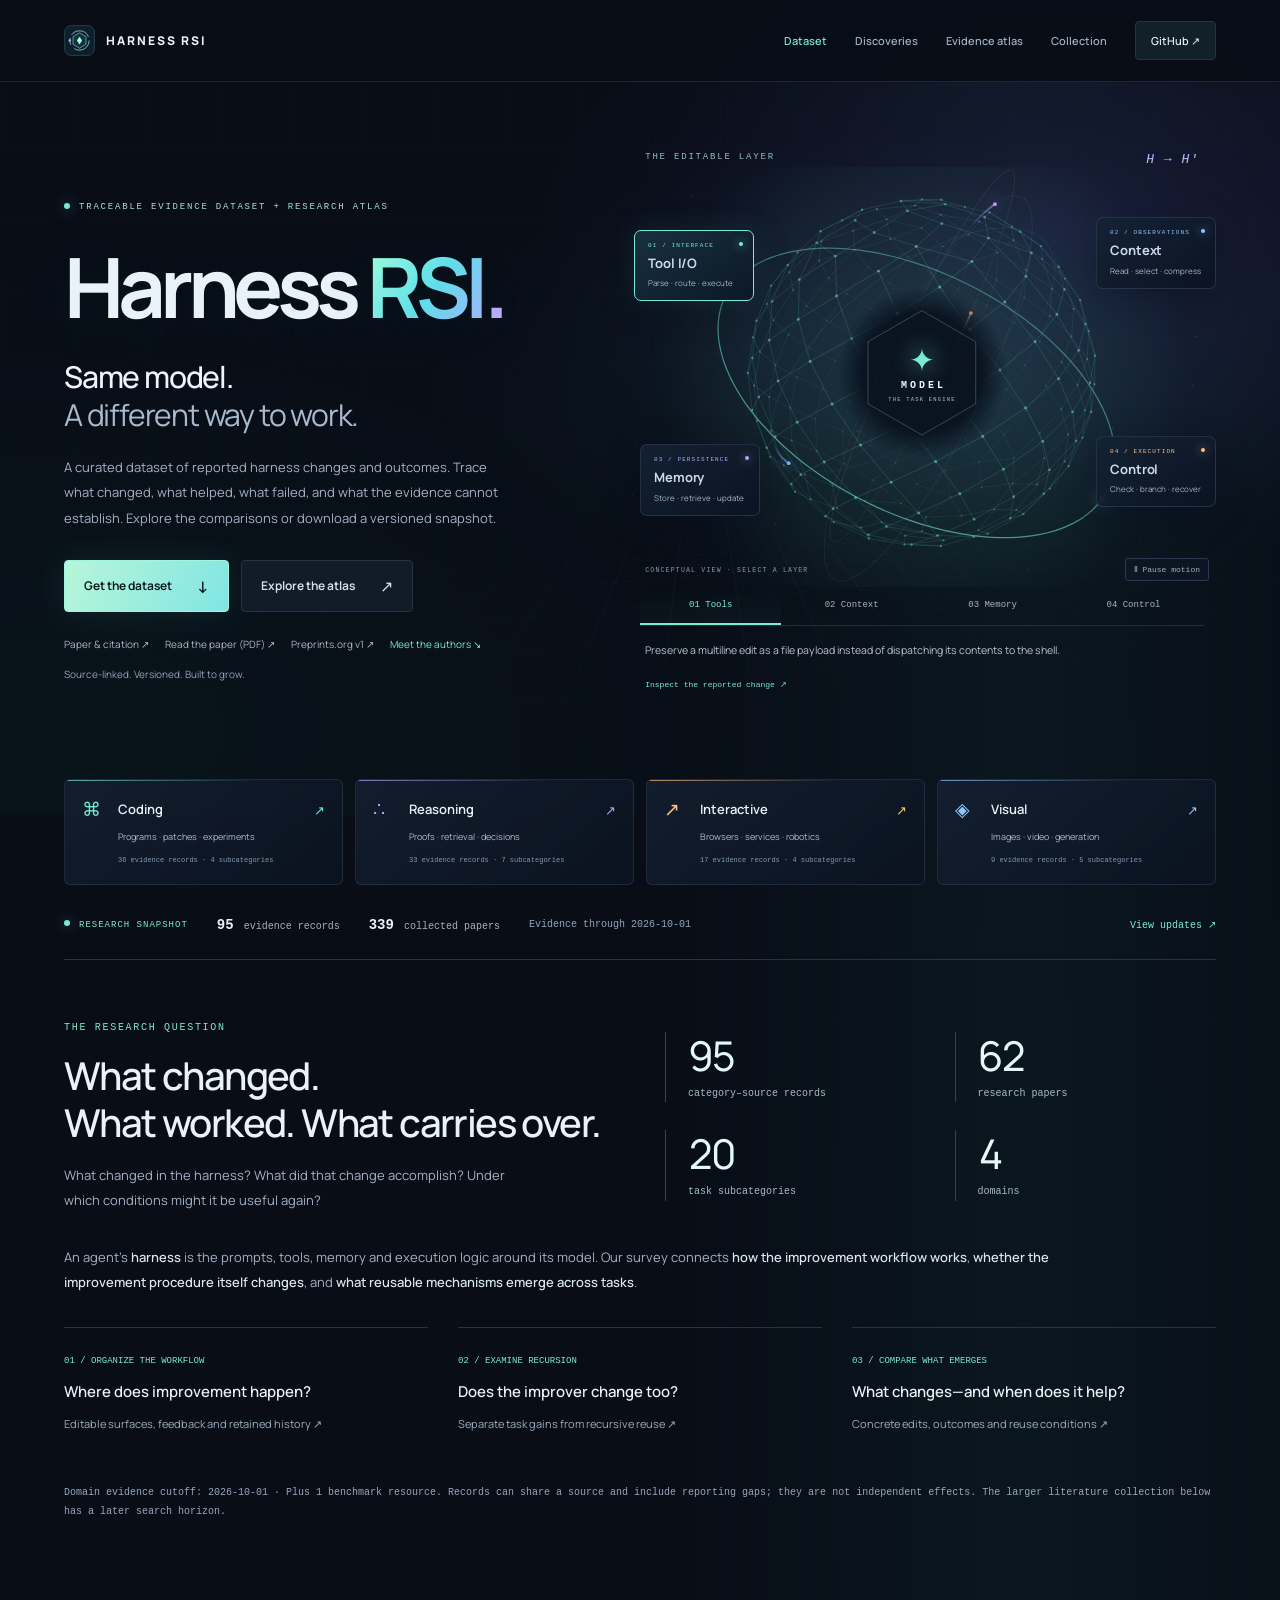
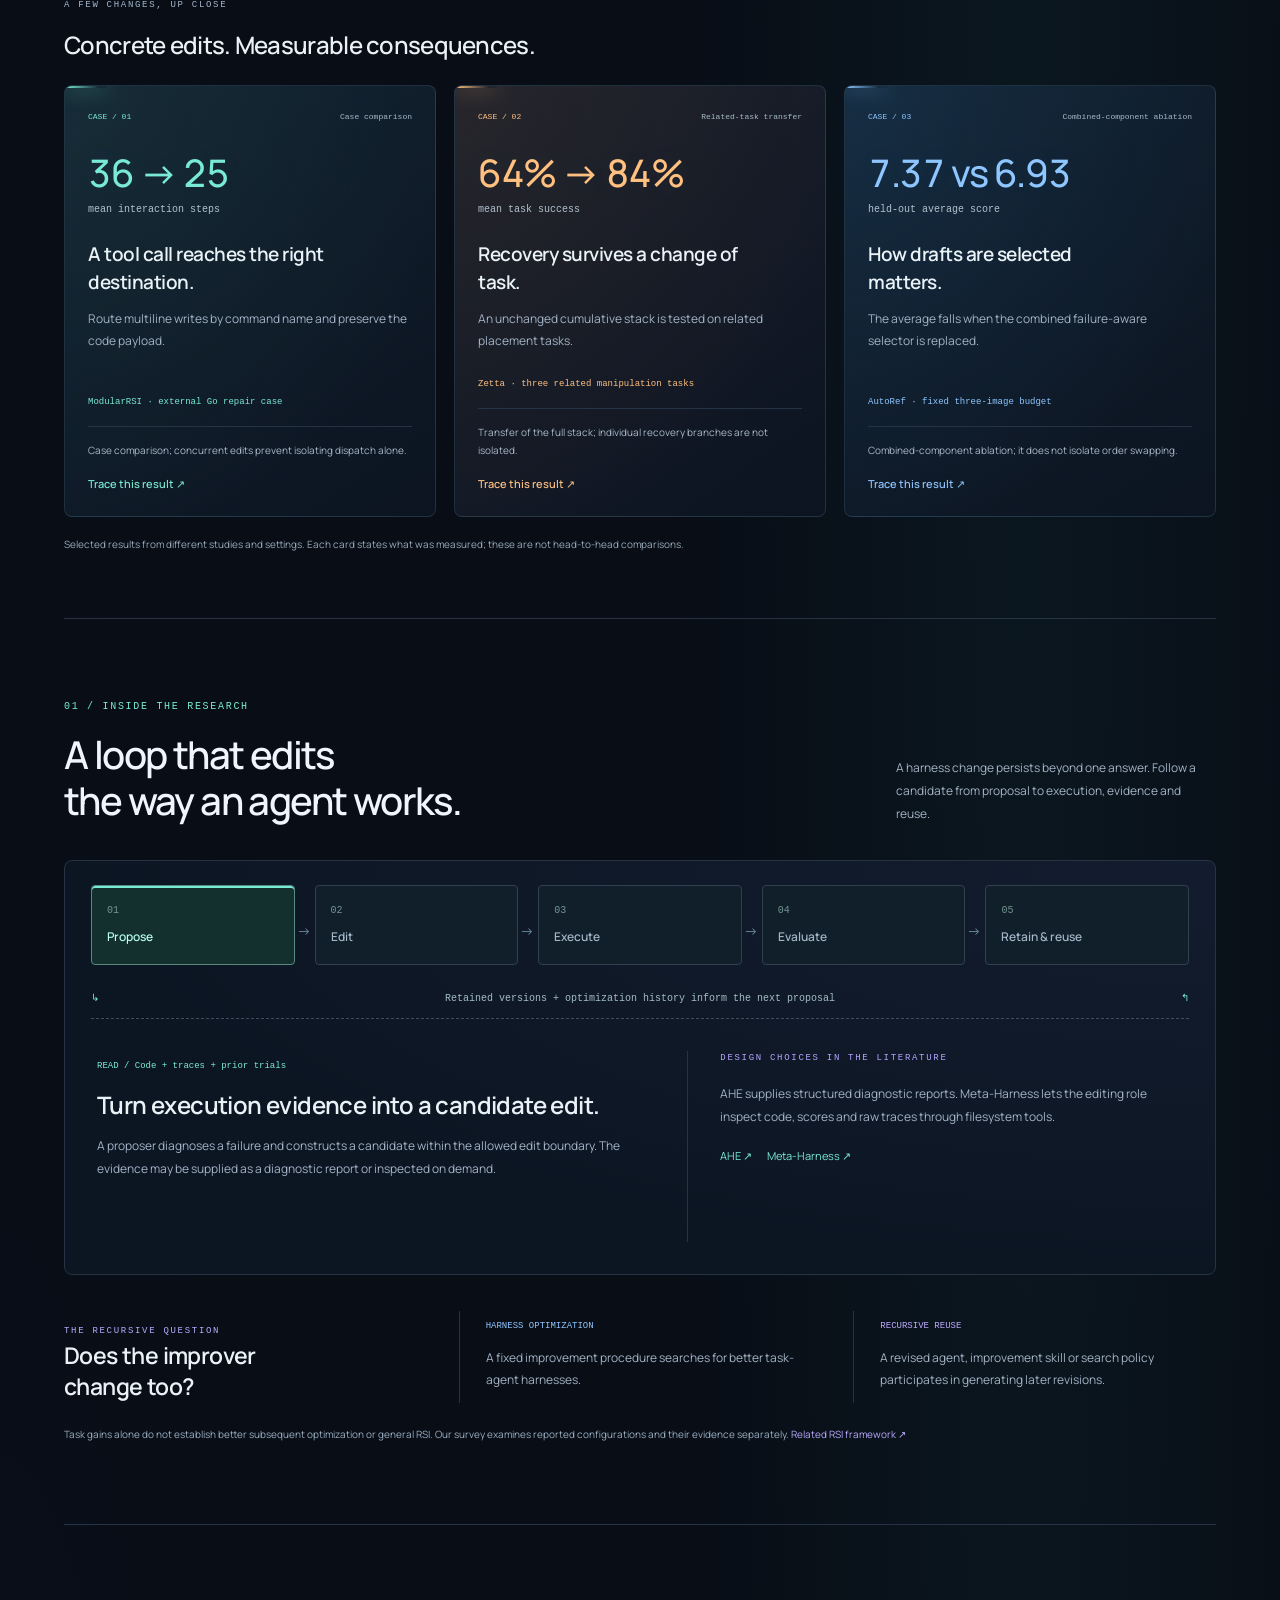
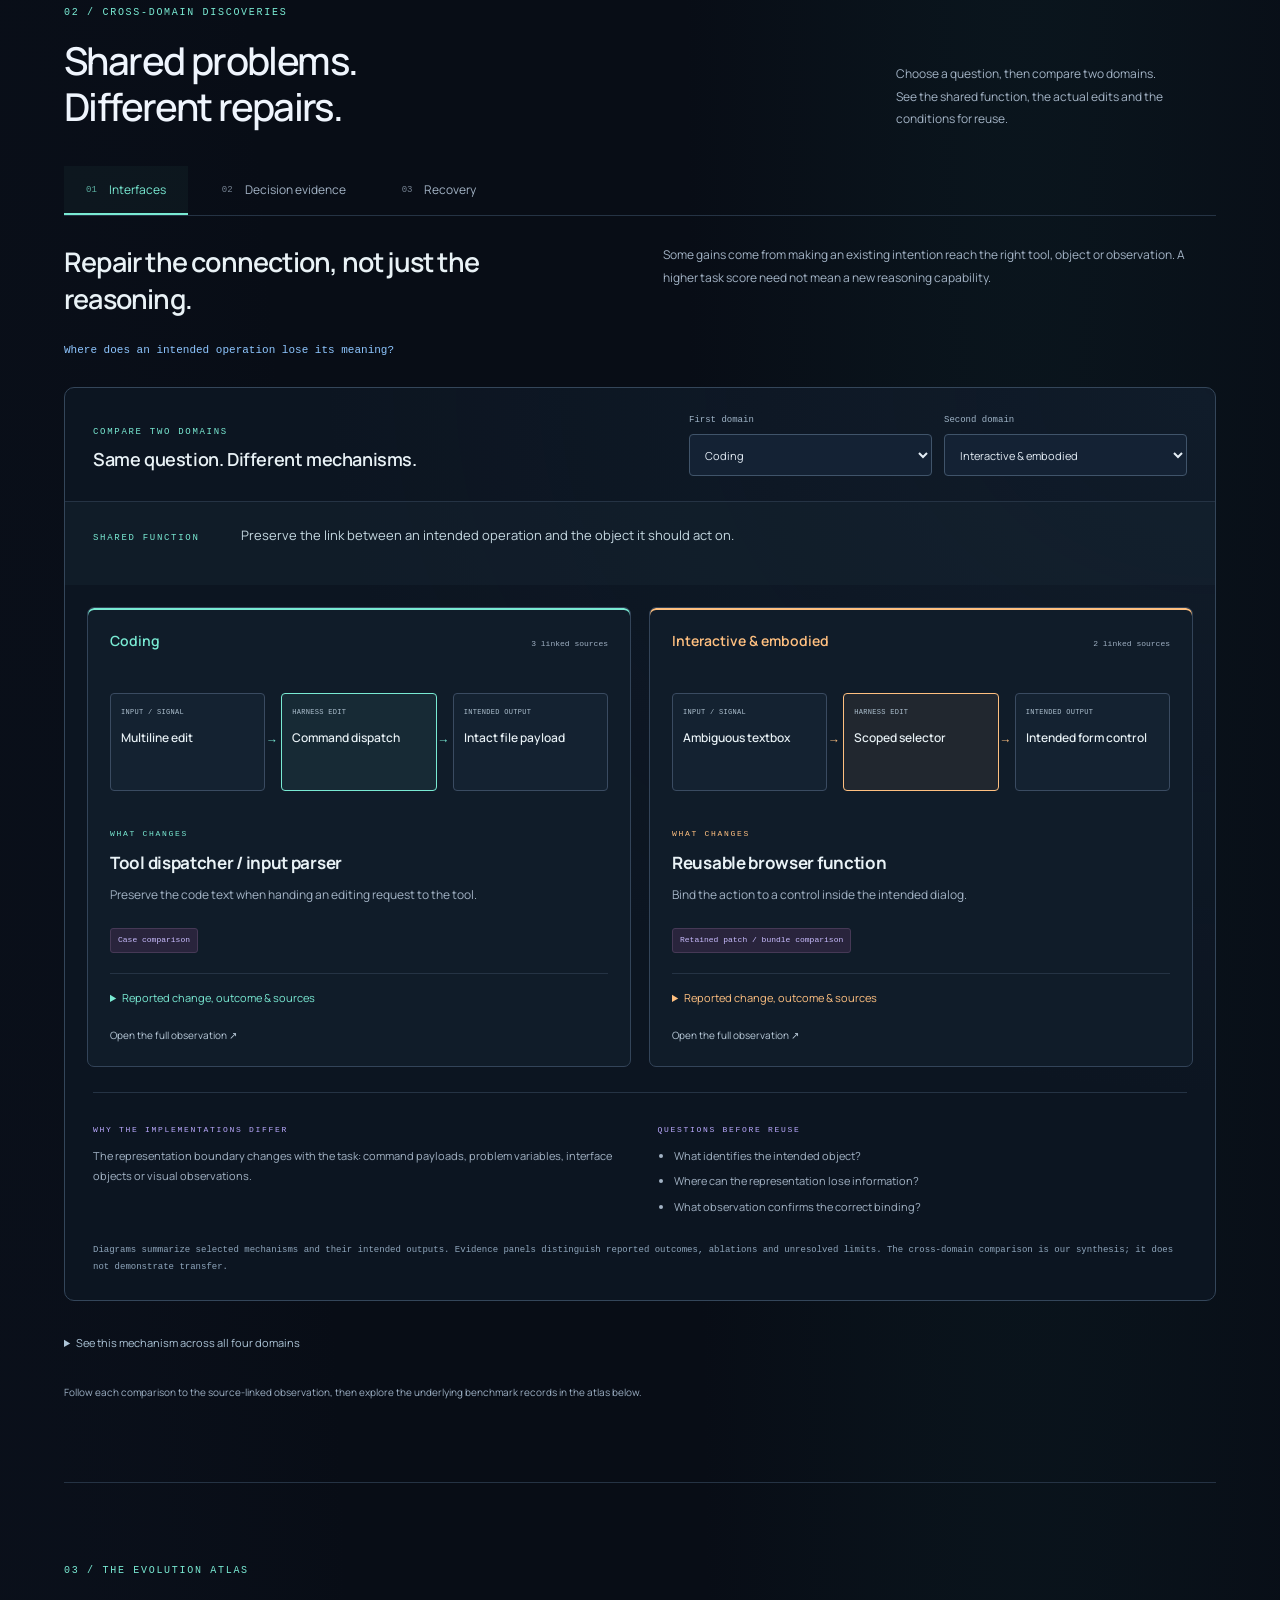
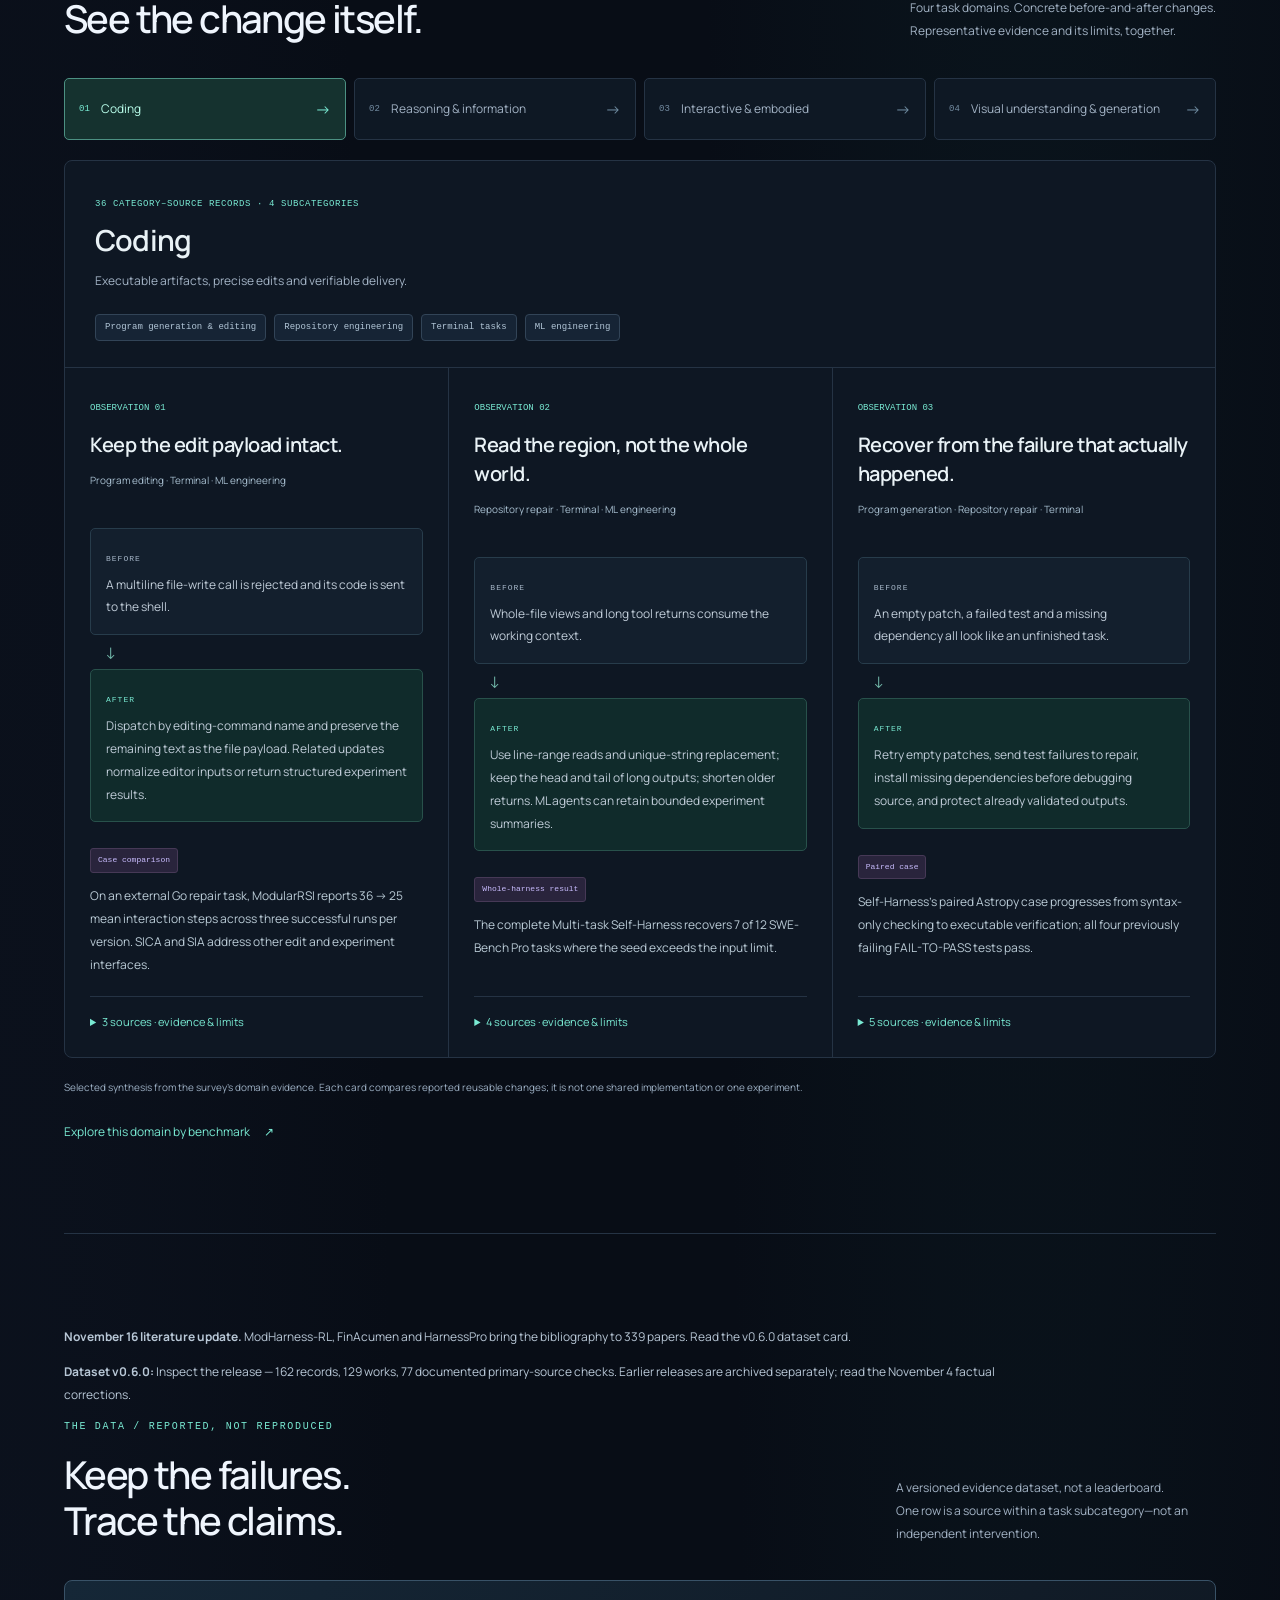
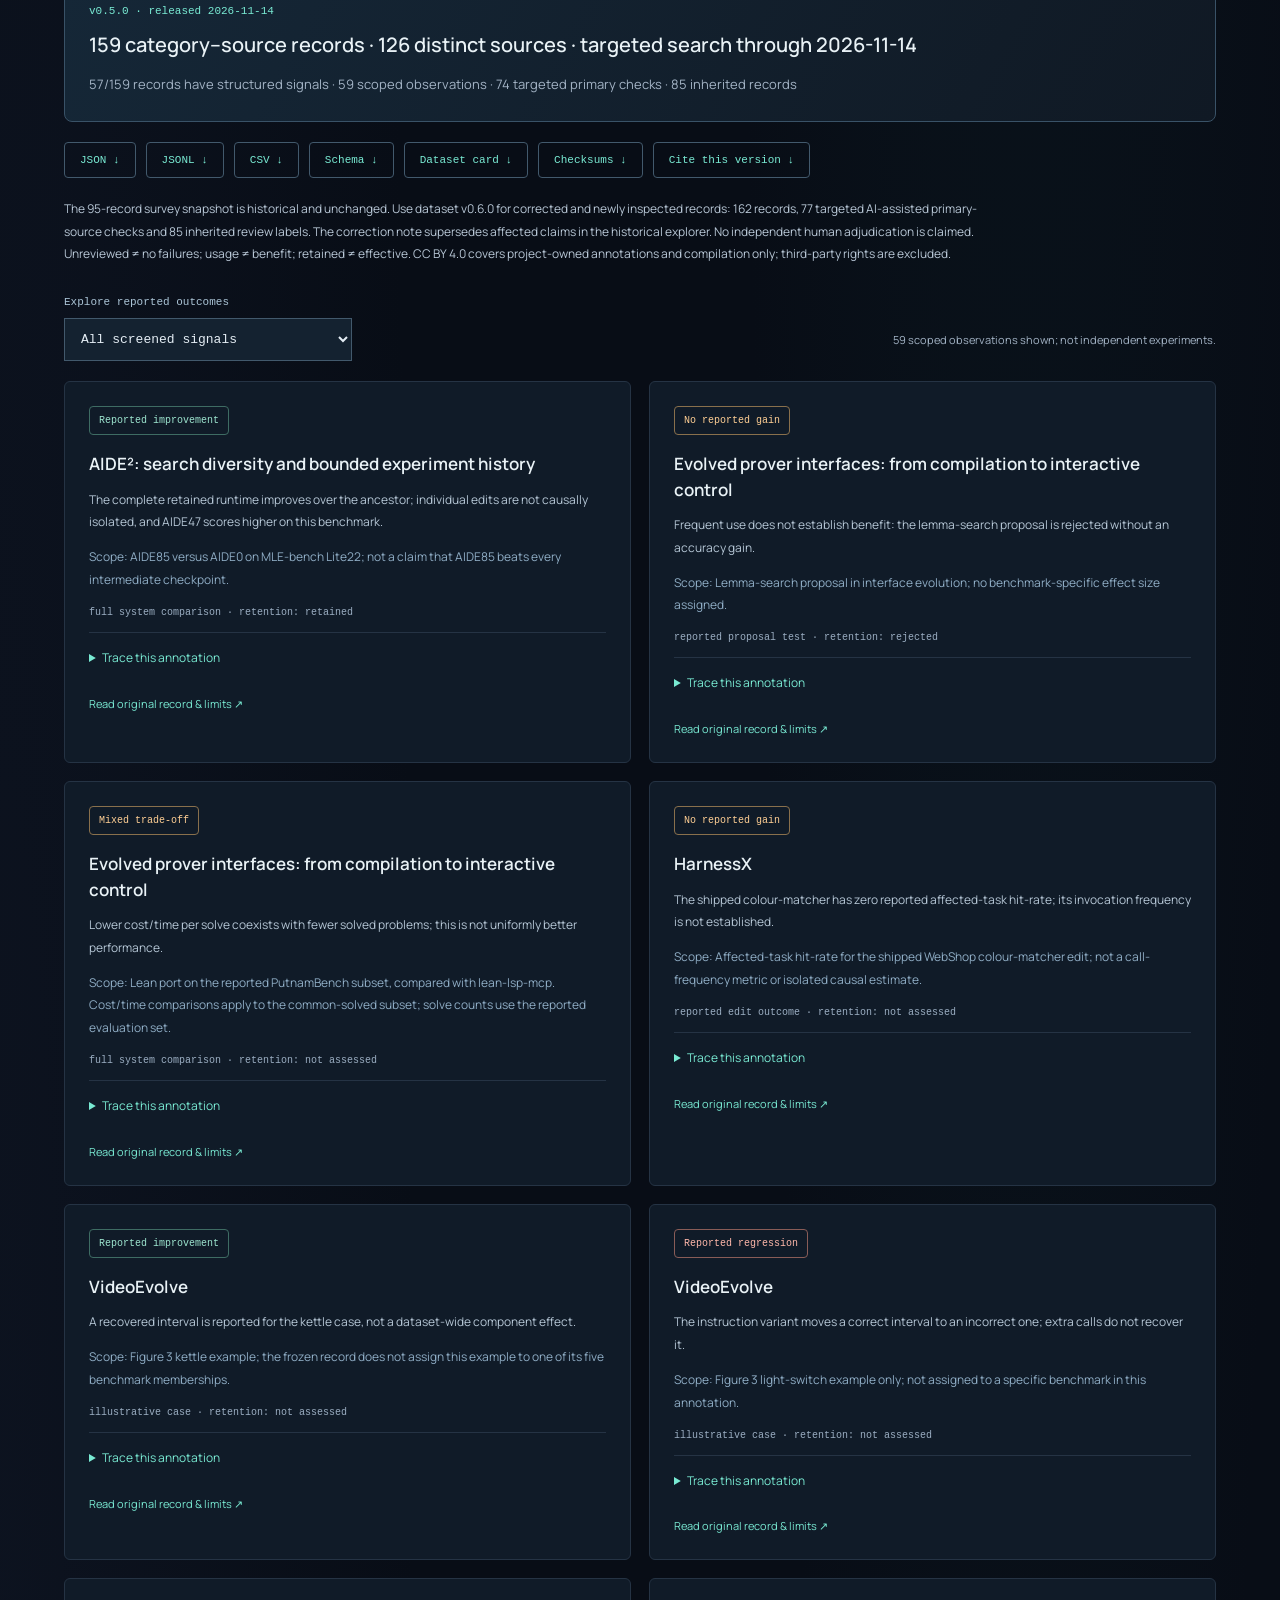
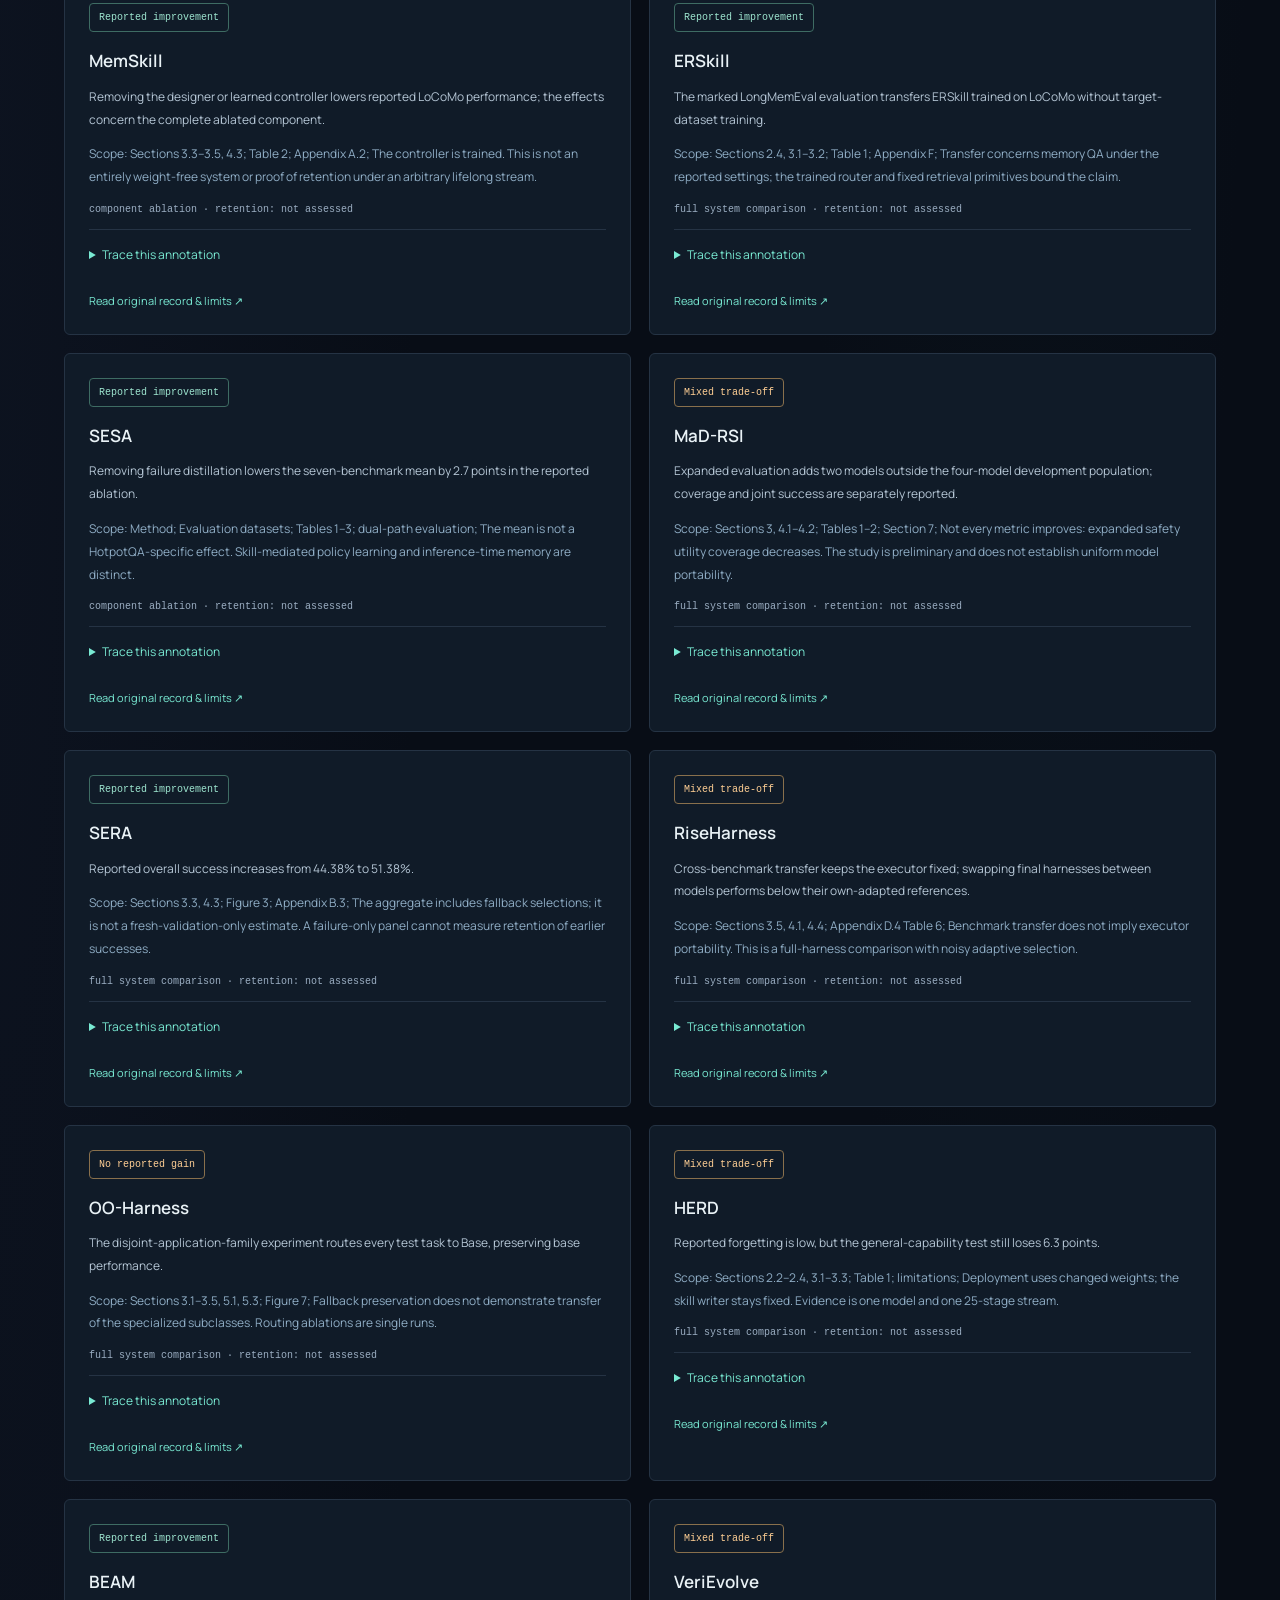
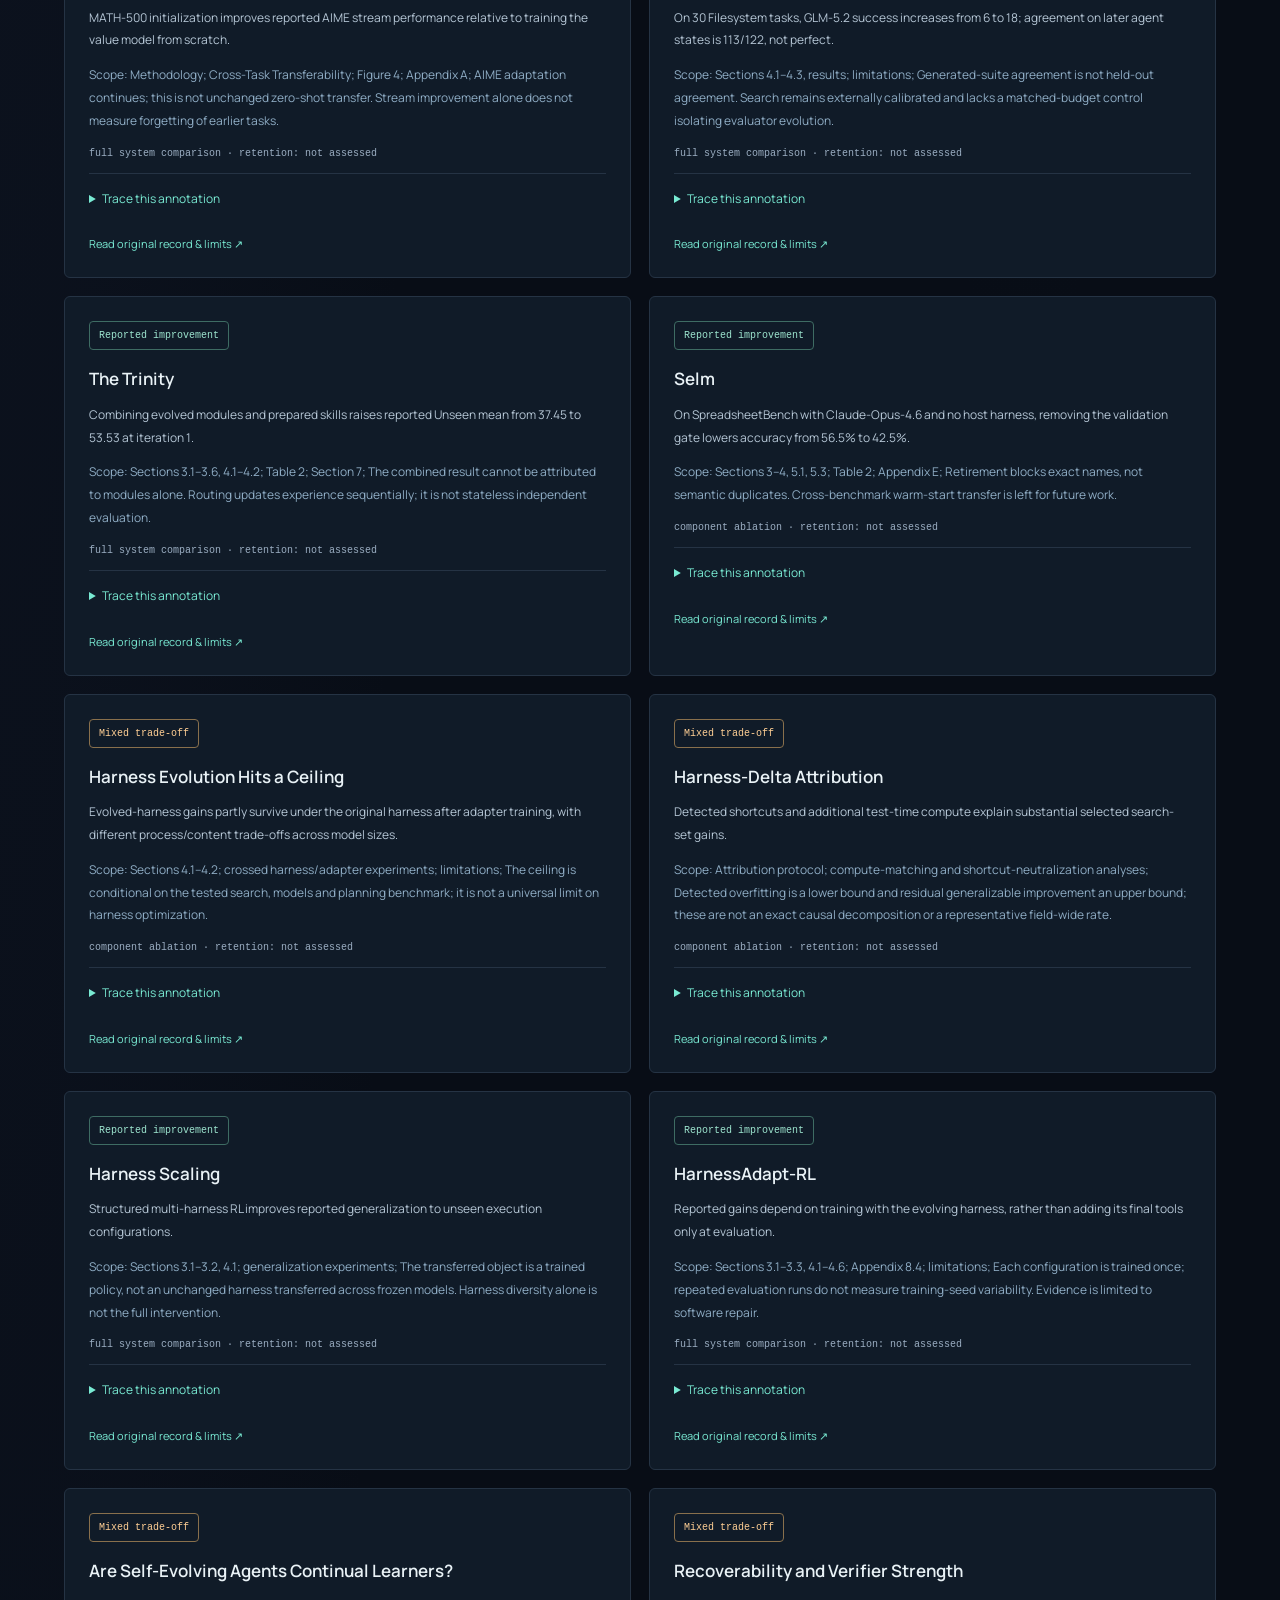
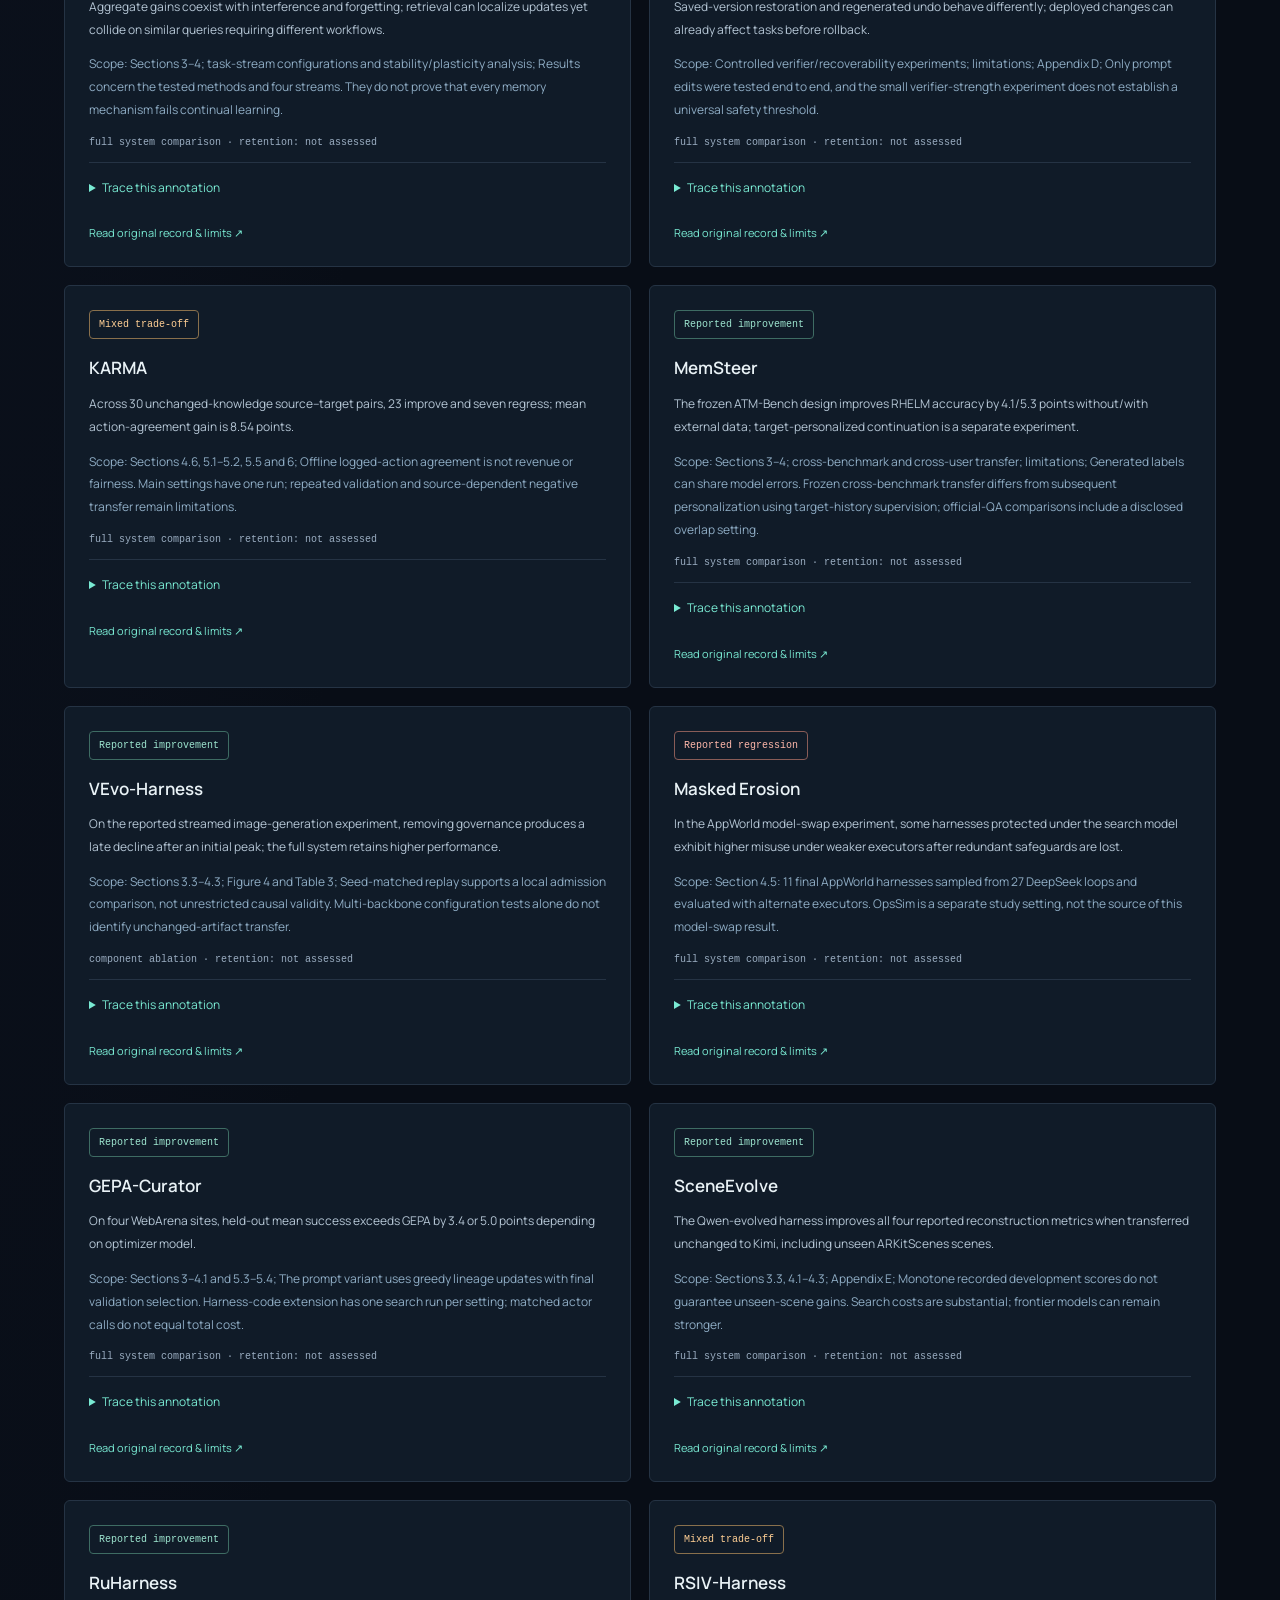
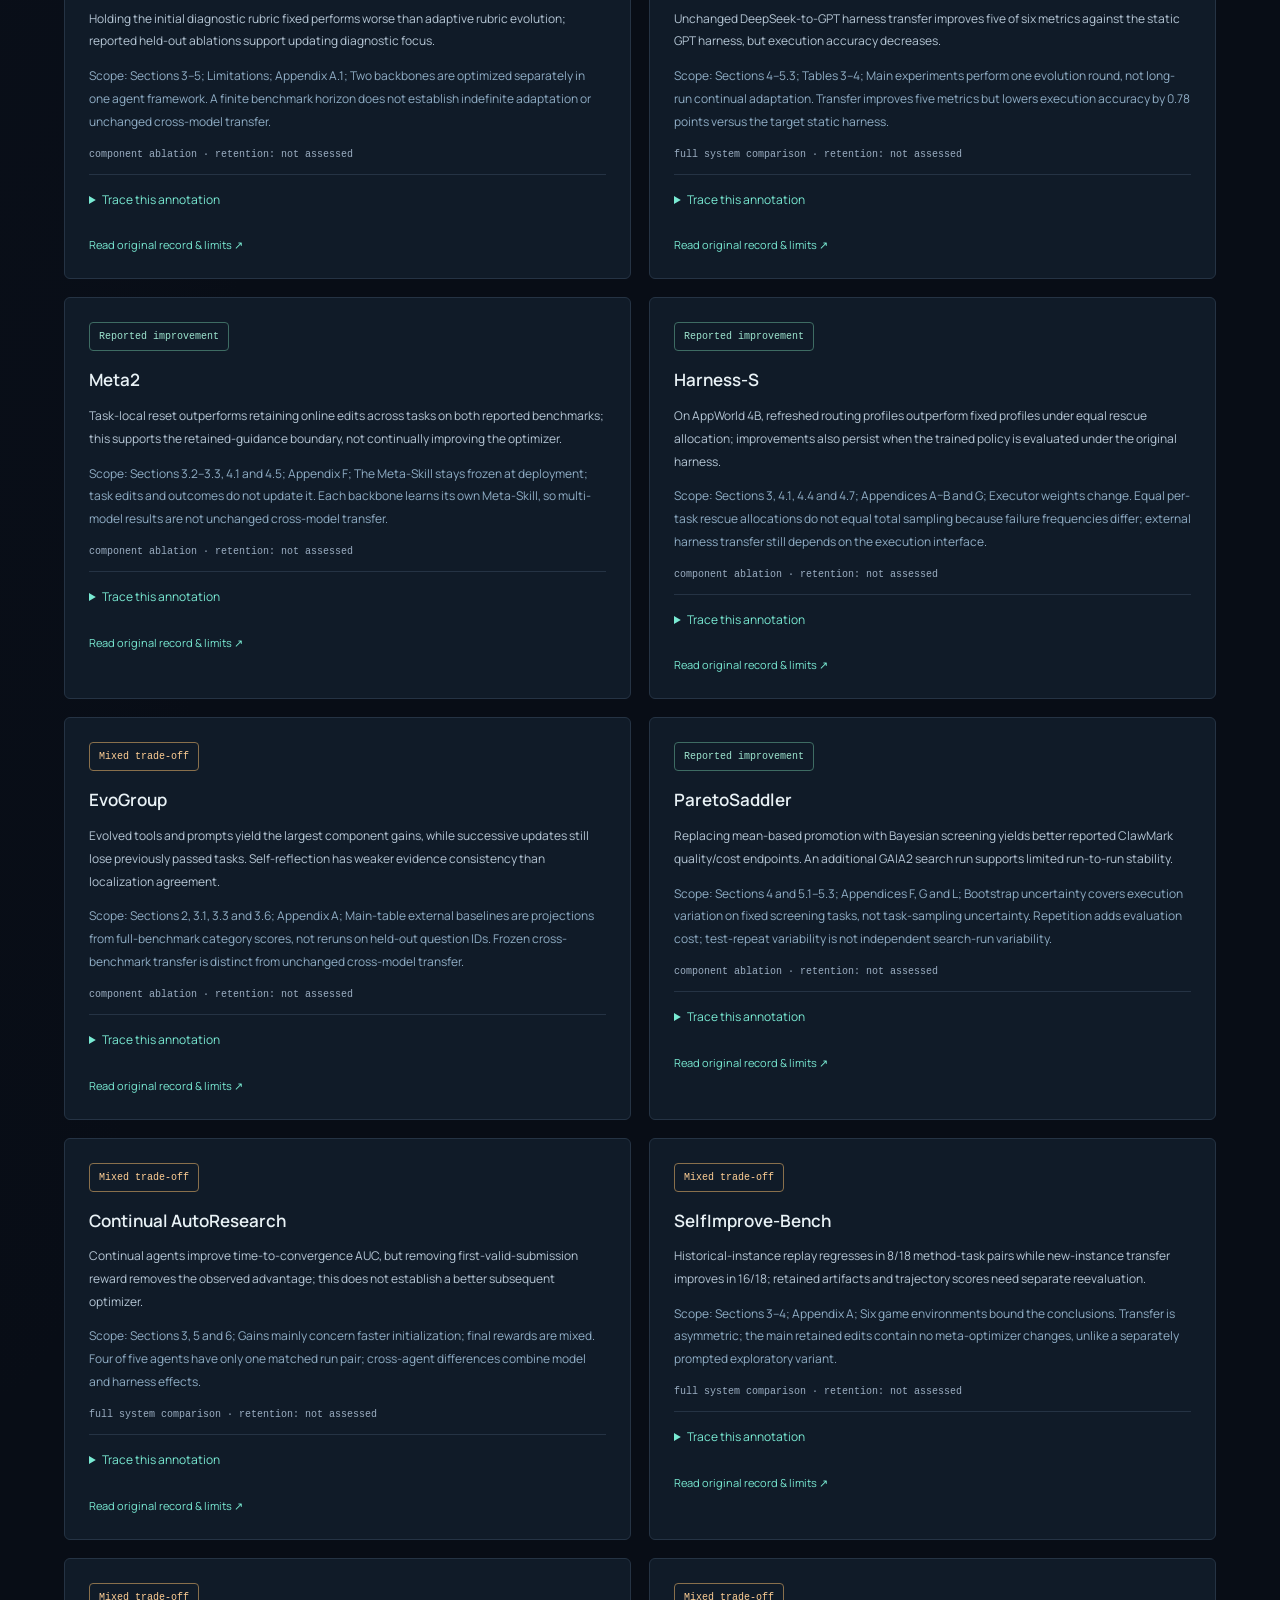
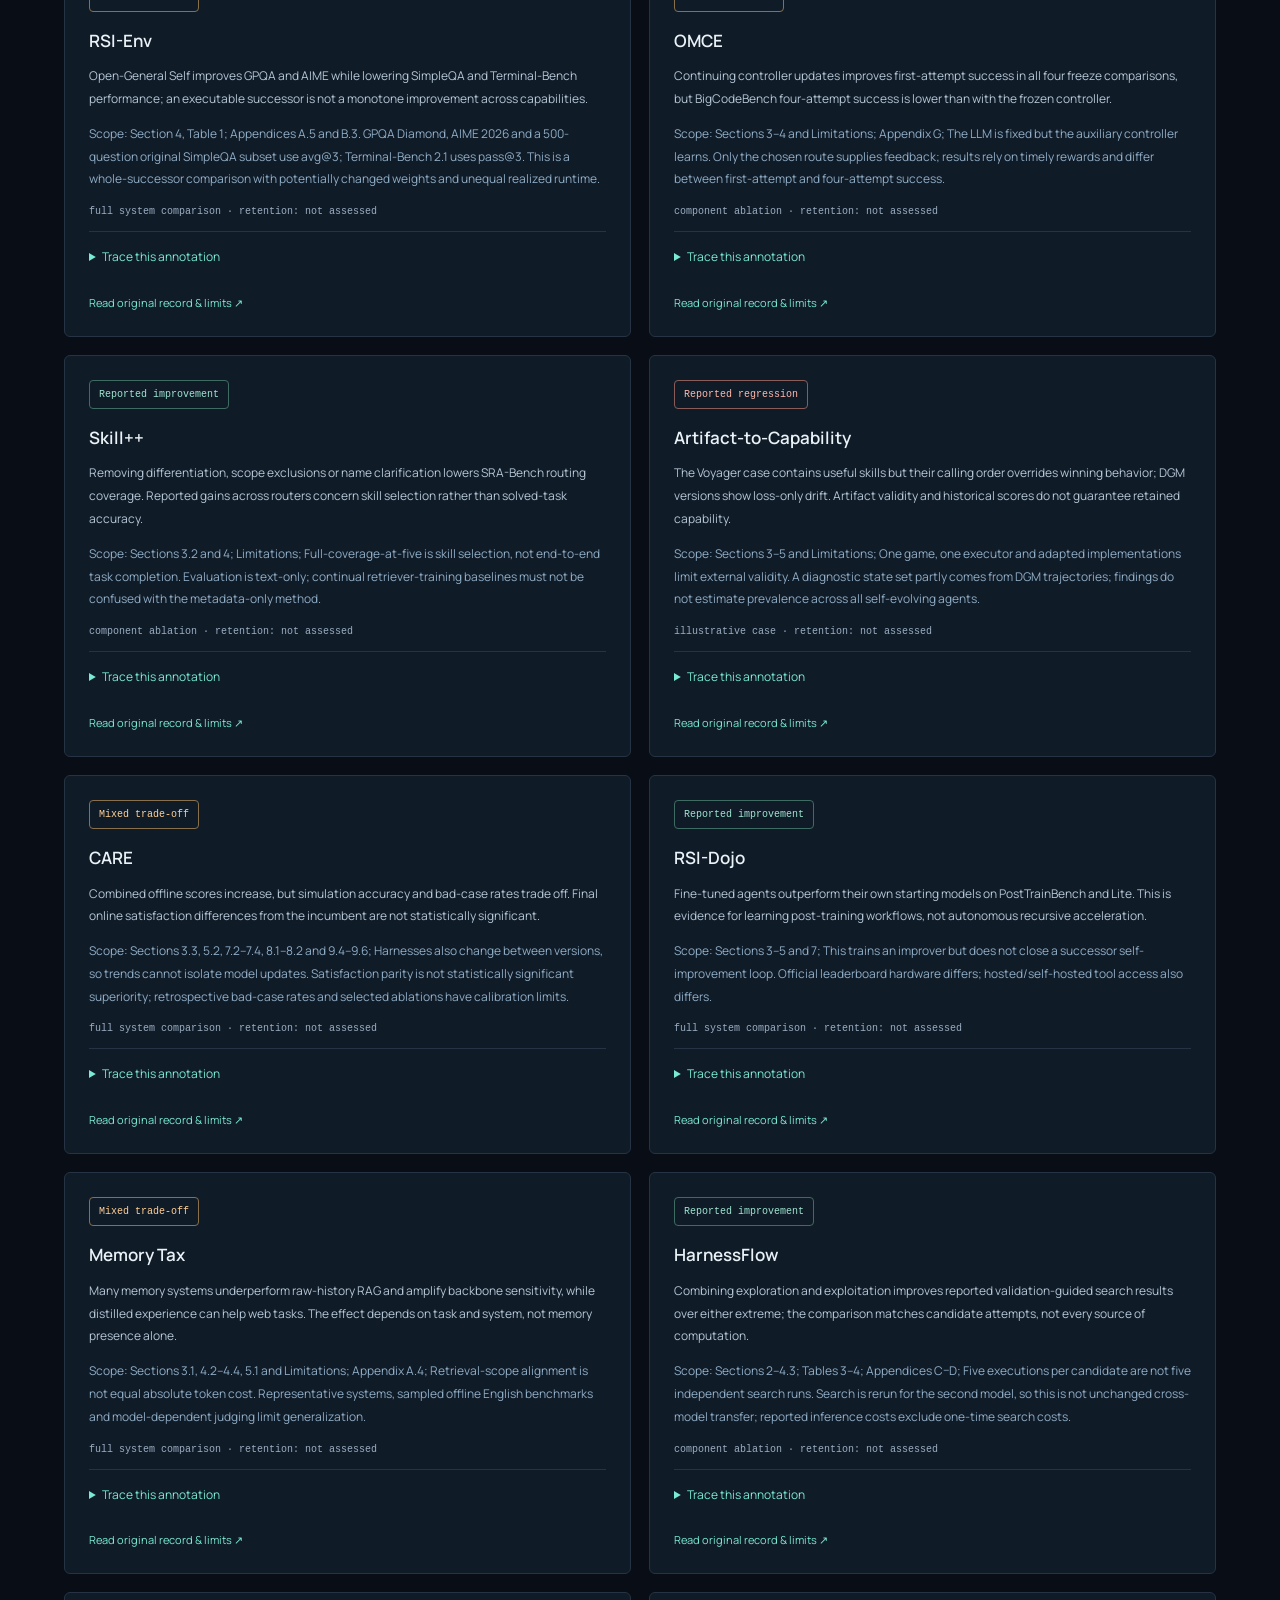
==== commit 8bac33dd: "Publish literature comparisons and atlas metadata" ====
--- a/docs/index.html
+++ b/docs/index.html
@@ -34,11 +34,12 @@
 <section id="findings" class="synthesis section-space" aria-labelledby="findings-title"><div class="section-heading"><div><p class="eyebrow">02 / CROSS-DOMAIN DISCOVERIES</p><h2 id="findings-title">Shared problems.<br>Different repairs.</h2></div><p>Choose a question, then compare two domains.<br>See the shared function, the actual edits and the conditions for reuse.</p></div><div class="insight-tabs" id="insight-tabs" role="tablist" aria-label="Cross-domain comparison"></div><div id="insight-panel" role="tabpanel" tabindex="0"></div><p id="comparison-status" class="sr-only" aria-live="polite"></p><p class="atlas-note">Follow each comparison to the source-linked observation, then explore the underlying benchmark records in the atlas below.</p></section>
 <section id="atlas" class="atlas section-space" aria-labelledby="atlas-title"><div class="section-heading"><div><p class="eyebrow">03 / THE EVOLUTION ATLAS</p><h2 id="atlas-title">See the change itself.</h2></div><p>Four task domains. Concrete before-and-after changes.<br>Representative evidence and its limits, together.</p></div><div id="domain-tabs" class="domain-tabs" role="tablist" aria-label="Task domains" aria-orientation="horizontal"></div><div id="domain-panel" class="domain-panel" role="tabpanel" tabindex="0" aria-labelledby="tab-coding"><div class="panel-heading"><div><span class="domain-overline" id="domain-overline"></span><h3 id="domain-title">Coding</h3><p id="domain-subtitle"></p></div></div><div id="domain-scope" class="domain-scope"></div><div id="domain-findings" class="domain-findings"></div><p id="domain-status" class="sr-only" aria-live="polite"></p></div><p class="atlas-note">Selected synthesis from the survey’s domain evidence. Each card compares reported reusable changes; it is not one shared implementation or one experiment.</p><button type="button" class="atlas-detail-link" id="domain-evidence-link">Explore this domain by benchmark <span aria-hidden="true">↗</span></button></section>
 <section id="dataset" class="dataset-section section-space" aria-labelledby="dataset-title">
-<p class="dataset-boundary"><strong>Dataset v0.5.0:</strong> <a href="dataset/">Inspect the release — 159 records, 126 works, 74 documented primary-source checks</a>. Earlier releases are archived separately; <a href="https://github.com/LucasXinYu/harness-rsi/blob/main/docs/FACTUAL_CORRECTIONS_2026-11-04.md">read the November 4 factual corrections</a>.</p>
+<p class="dataset-boundary"><strong>November 16 literature update.</strong> ModHarness-RL, FinAcumen and HarnessPro bring the bibliography to 339 papers. <a href="dataset/v0.6.0/DATASET_CARD.md">Read the v0.6.0 dataset card</a>.</p>
+<p class="dataset-boundary"><strong>Dataset v0.6.0:</strong> <a href="dataset/">Inspect the release — 162 records, 129 works, 77 documented primary-source checks</a>. Earlier releases are archived separately; <a href="https://github.com/LucasXinYu/harness-rsi/blob/main/docs/FACTUAL_CORRECTIONS_2026-11-04.md">read the November 4 factual corrections</a>.</p>
 <div class="section-heading"><div><p class="eyebrow">THE DATA / REPORTED, NOT REPRODUCED</p><h2 id="dataset-title">Keep the failures.<br>Trace the claims.</h2></div><p>A versioned evidence dataset, not a leaderboard.<br>One row is a source within a task subcategory—not an independent intervention.</p></div>
-<div class="dataset-release"><span id="dataset-version">v0.5.0 · released 2026-11-14</span><strong id="dataset-coverage">159 category–source records · targeted search through 2026-11-14</strong><p id="dataset-screening">57/159 records have structured signals · 59 scoped observations · 74 targeted primary checks · 85 inherited records</p></div>
-<div class="dataset-downloads" aria-label="Dataset downloads"><a href="dataset/v0.5.0/dataset.json" data-dataset-file="dataset.json" download>JSON ↓</a><a href="dataset/v0.5.0/records.jsonl" data-dataset-file="records.jsonl" download>JSONL ↓</a><a href="dataset/v0.5.0/records.csv" data-dataset-file="records.csv" download>CSV ↓</a><a href="dataset/v0.5.0/schema.json" data-dataset-file="schema.json" download>Schema ↓</a><a href="dataset/v0.5.0/DATASET_CARD.md" data-dataset-file="DATASET_CARD.md" download>Dataset card ↓</a><a href="dataset/v0.5.0/checksums.json" data-dataset-file="checksums.json" download>Checksums ↓</a><a href="dataset/v0.5.0/citation.bib" data-dataset-file="citation.bib" download>Cite this version ↓</a></div>
-<p class="dataset-boundary">The 95-record survey snapshot is historical and unchanged. Use dataset v0.5.0 for corrected and newly inspected records: 159 records, 74 targeted AI-assisted primary-source checks and 85 inherited review labels. The correction note supersedes affected claims in the historical explorer. No independent human adjudication is claimed. Unreviewed ≠ no failures; usage ≠ benefit; retained ≠ effective. <a href="dataset/v0.5.0/LICENSE-DATA.md">CC BY 4.0 covers project-owned annotations and compilation only</a>; third-party rights are excluded.</p>
+<div class="dataset-release"><span id="dataset-version">v0.6.0 · released 2026-11-16</span><strong id="dataset-coverage">162 category–source records · targeted search through 2026-11-15</strong><p id="dataset-screening">57/162 records have structured signals · 62 scoped observations · 77 targeted primary checks · 85 inherited records</p></div>
+<div class="dataset-downloads" aria-label="Dataset downloads"><a href="dataset/v0.6.0/dataset.json" data-dataset-file="dataset.json" download>JSON ↓</a><a href="dataset/v0.6.0/records.jsonl" data-dataset-file="records.jsonl" download>JSONL ↓</a><a href="dataset/v0.6.0/records.csv" data-dataset-file="records.csv" download>CSV ↓</a><a href="dataset/v0.6.0/schema.json" data-dataset-file="schema.json" download>Schema ↓</a><a href="dataset/v0.6.0/DATASET_CARD.md" data-dataset-file="DATASET_CARD.md" download>Dataset card ↓</a><a href="dataset/v0.6.0/checksums.json" data-dataset-file="checksums.json" download>Checksums ↓</a><a href="dataset/v0.6.0/citation.bib" data-dataset-file="citation.bib" download>Cite this version ↓</a></div>
+<p class="dataset-boundary">The 95-record survey snapshot is historical and unchanged. Use dataset v0.6.0 for corrected and newly inspected records: 162 records, 77 targeted AI-assisted primary-source checks and 85 inherited review labels. The correction note supersedes affected claims in the historical explorer. No independent human adjudication is claimed. Unreviewed ≠ no failures; usage ≠ benefit; retained ≠ effective. <a href="dataset/v0.6.0/LICENSE-DATA.md">CC BY 4.0 covers project-owned annotations and compilation only</a>; third-party rights are excluded.</p>
 <div class="dataset-toolbar"><label for="dataset-outcome">Explore reported outcomes<select id="dataset-outcome"><option value="all">All screened signals</option><option value="regression">Reported regressions</option><option value="no_gain">No reported gain</option><option value="mixed">Mixed trade-offs</option><option value="improvement">Reported improvements</option><option value="not_assessed">Performance effect not assessed</option></select></label><p id="dataset-filter-status" role="status" aria-live="polite"></p></div>
 <div id="dataset-signals" class="dataset-signals"></div><p id="dataset-error" role="alert" hidden>Dataset could not be loaded. The versioned download links remain available.</p>
 <details class="dataset-method"><summary>What these labels do—and do not—mean</summary><p>One record may contain multiple outcomes under different comparisons. Each signal has a scope, attribution type, retention status, supporting record excerpt and pinned primary-source locator. Empty benchmark applicability does not mean every benchmark. Selection and control fields are populated only for inspected settings; missingness is explicit. This is not a representative sample of attempted edits; do not calculate a global success or failure rate. The separate living bibliography below includes newer papers that have not entered this evidence snapshot.</p></details>
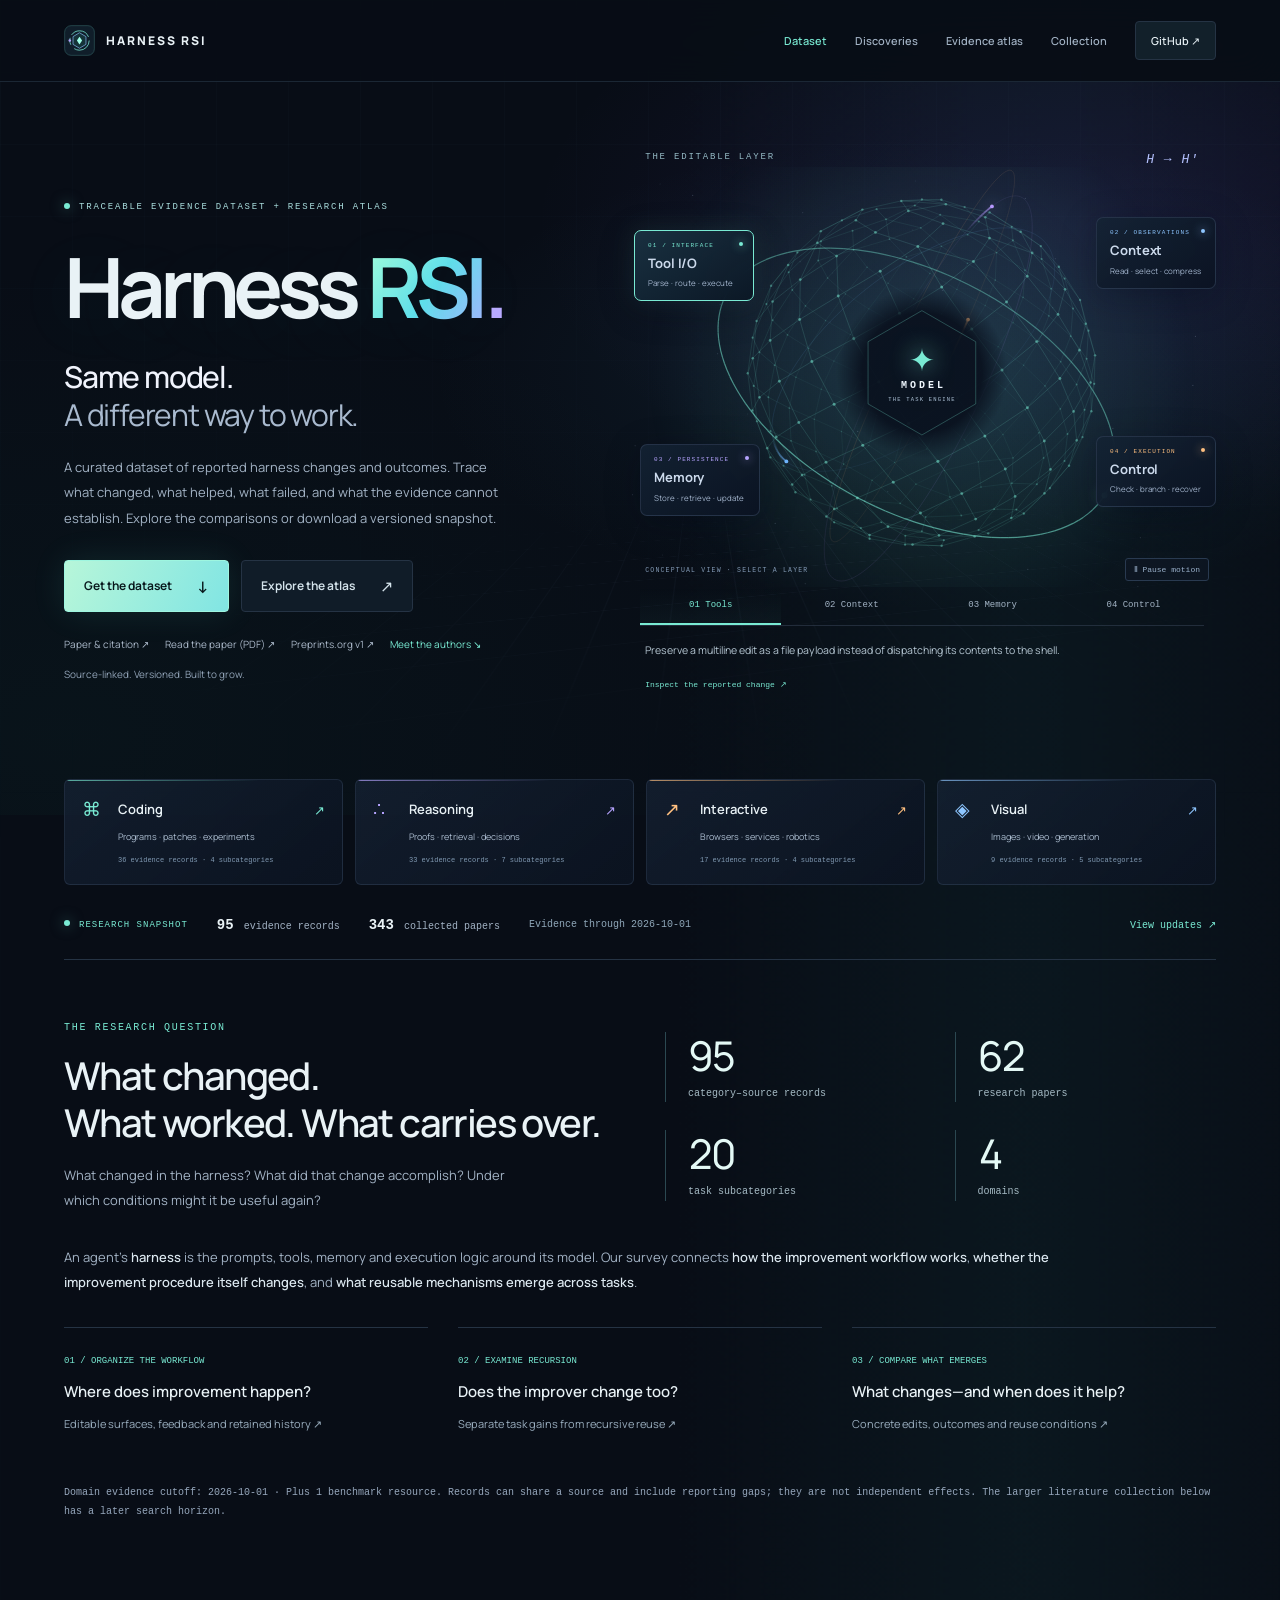
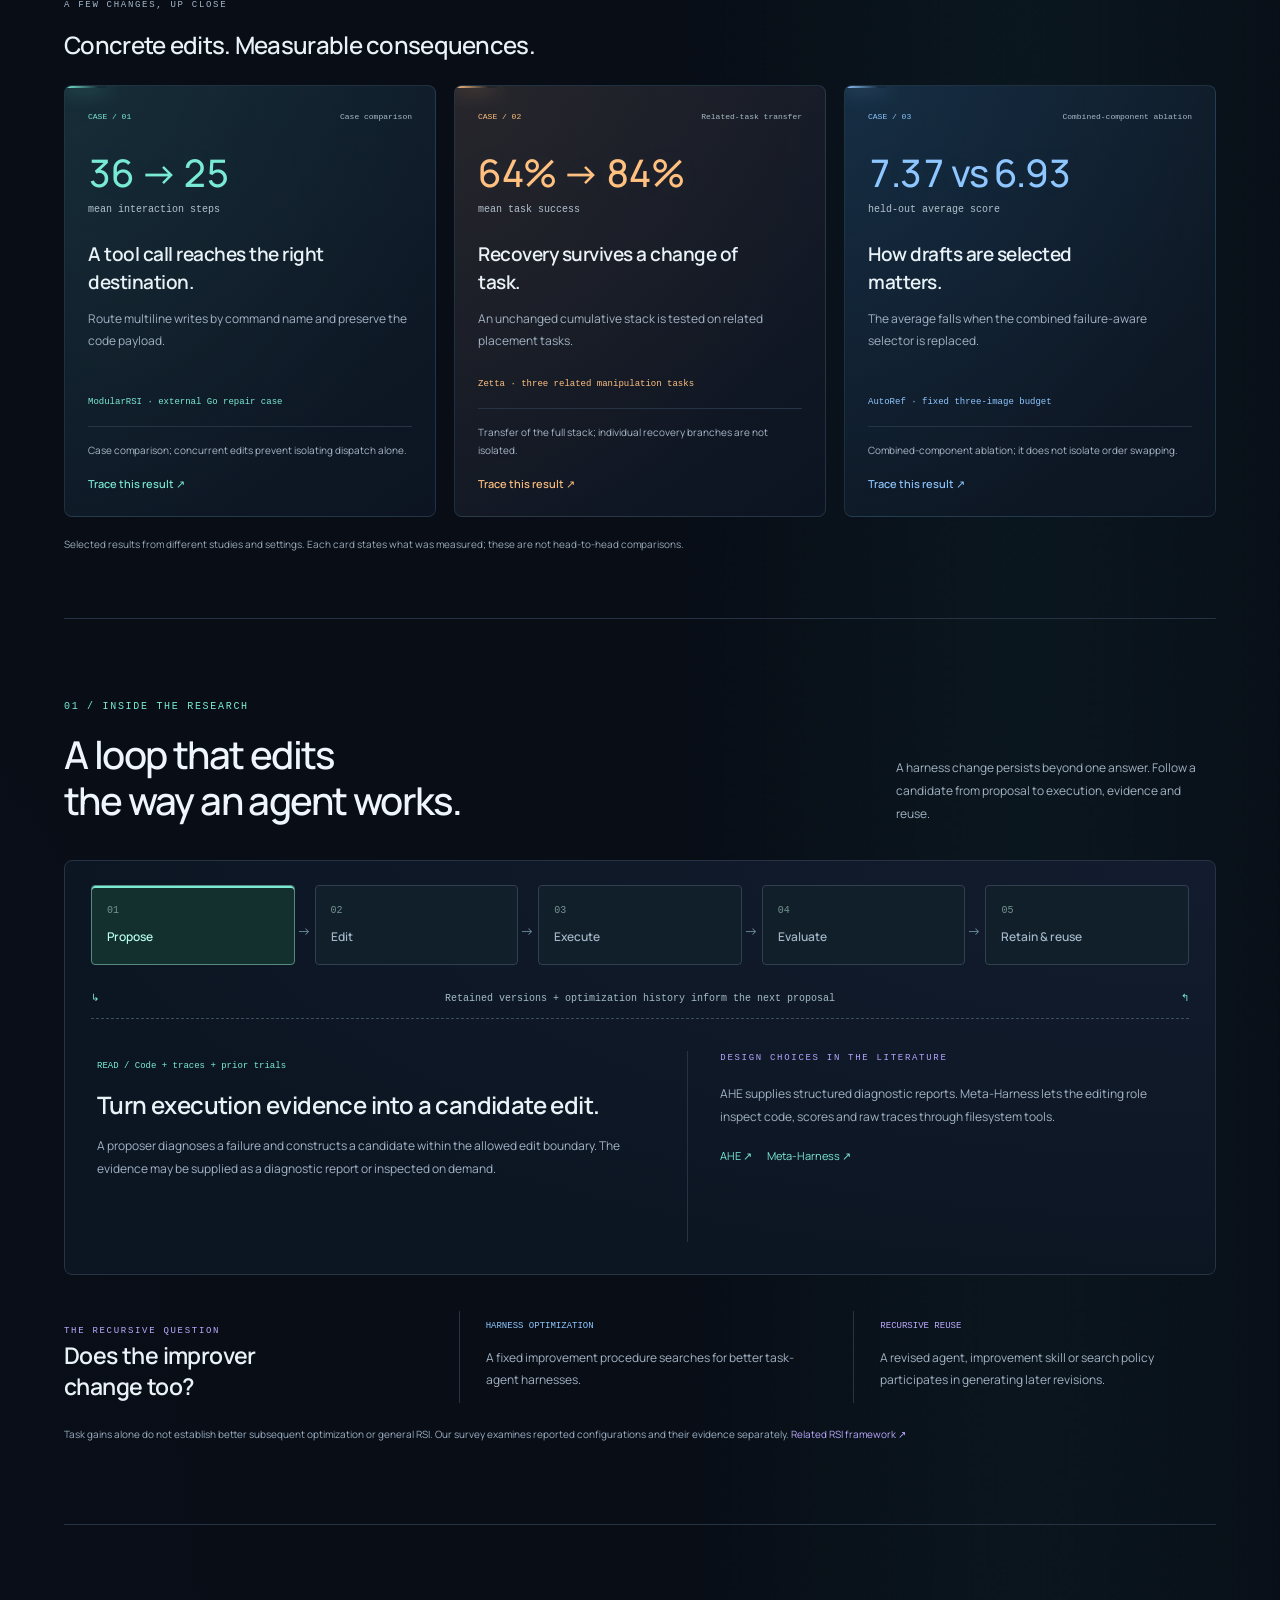
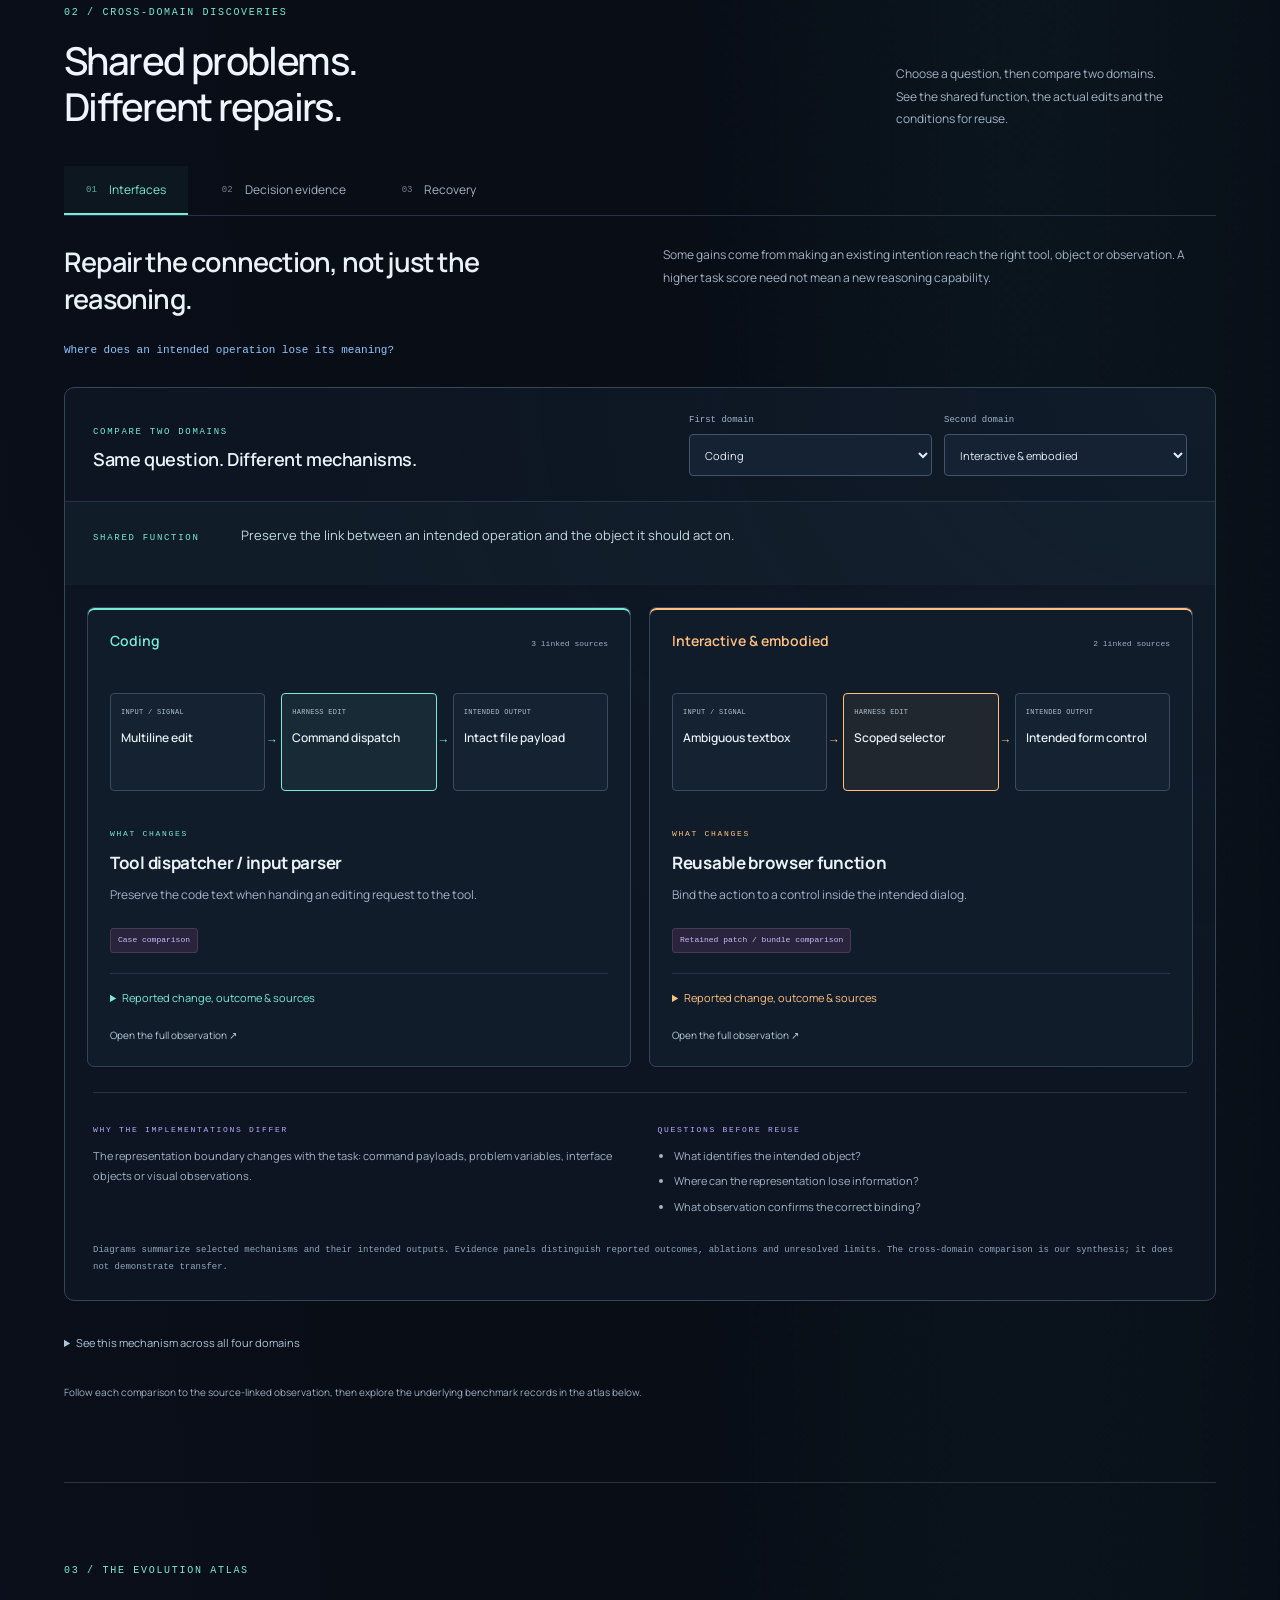
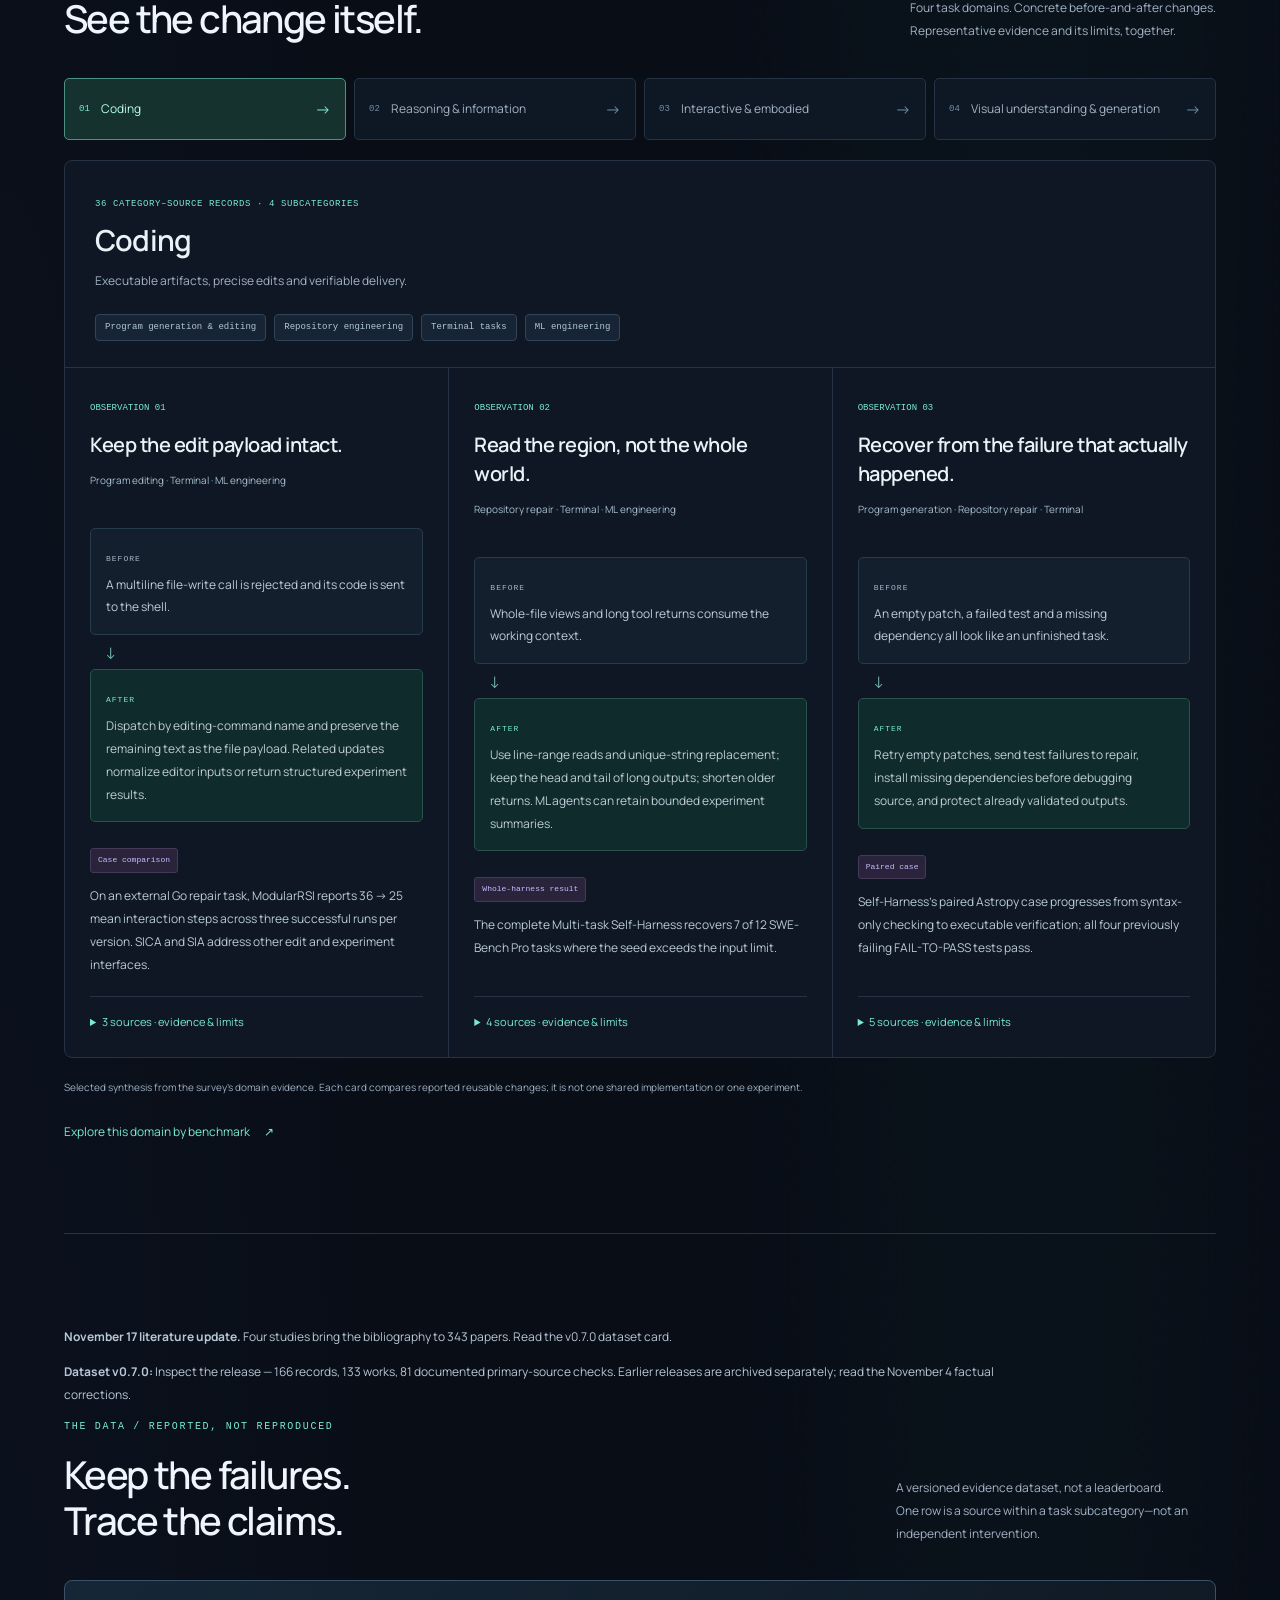
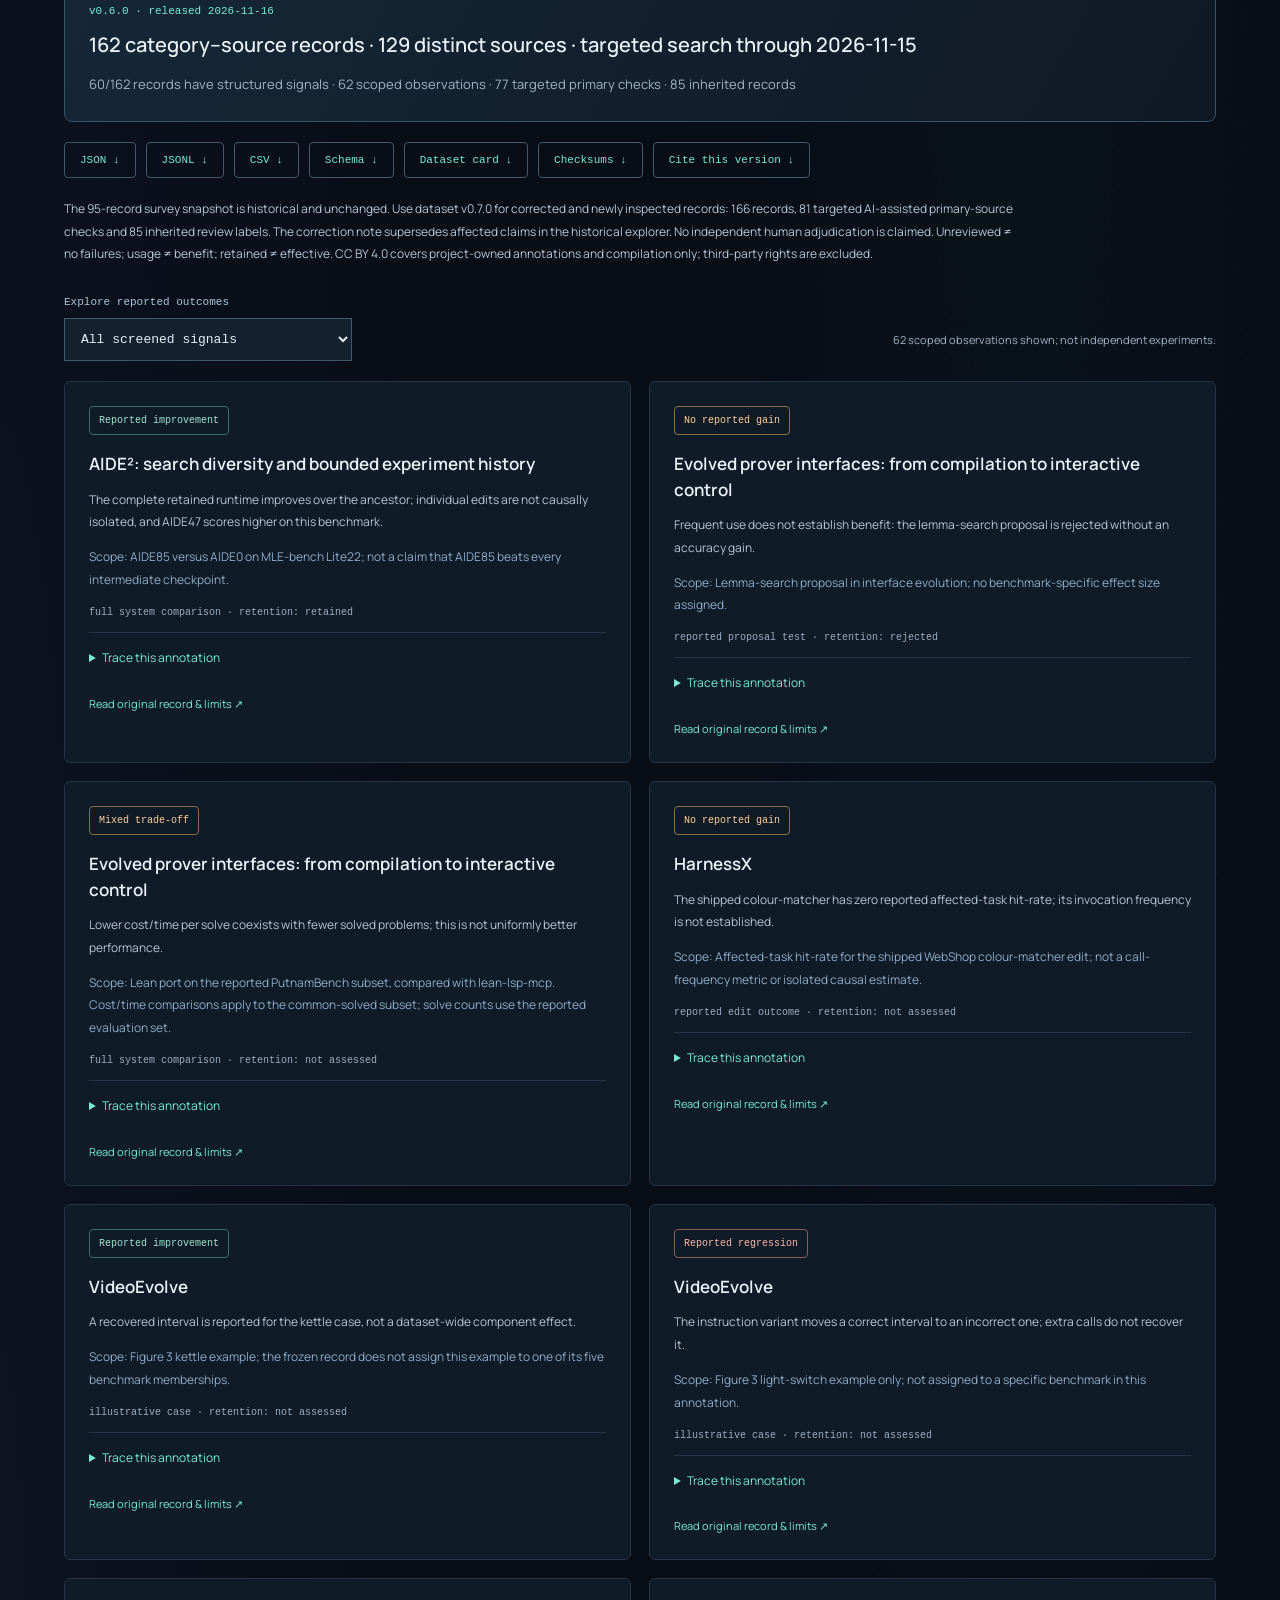
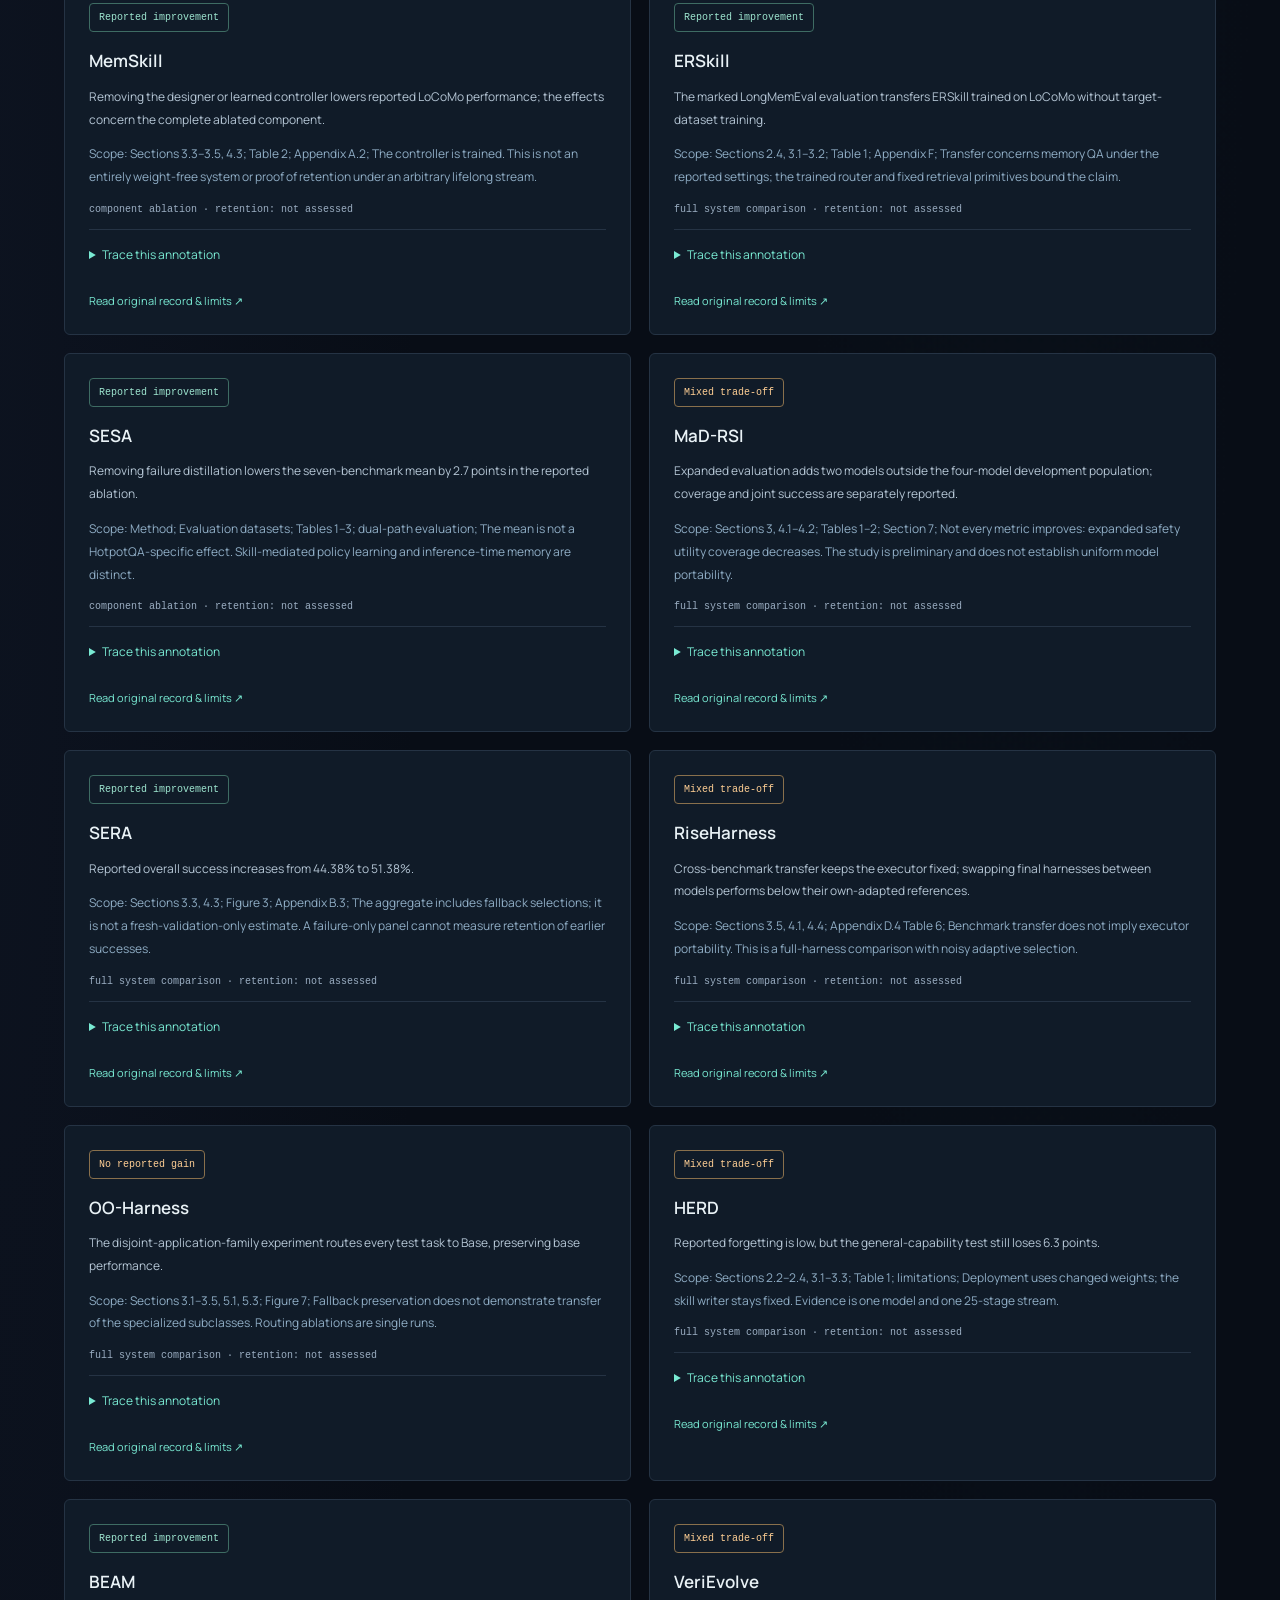
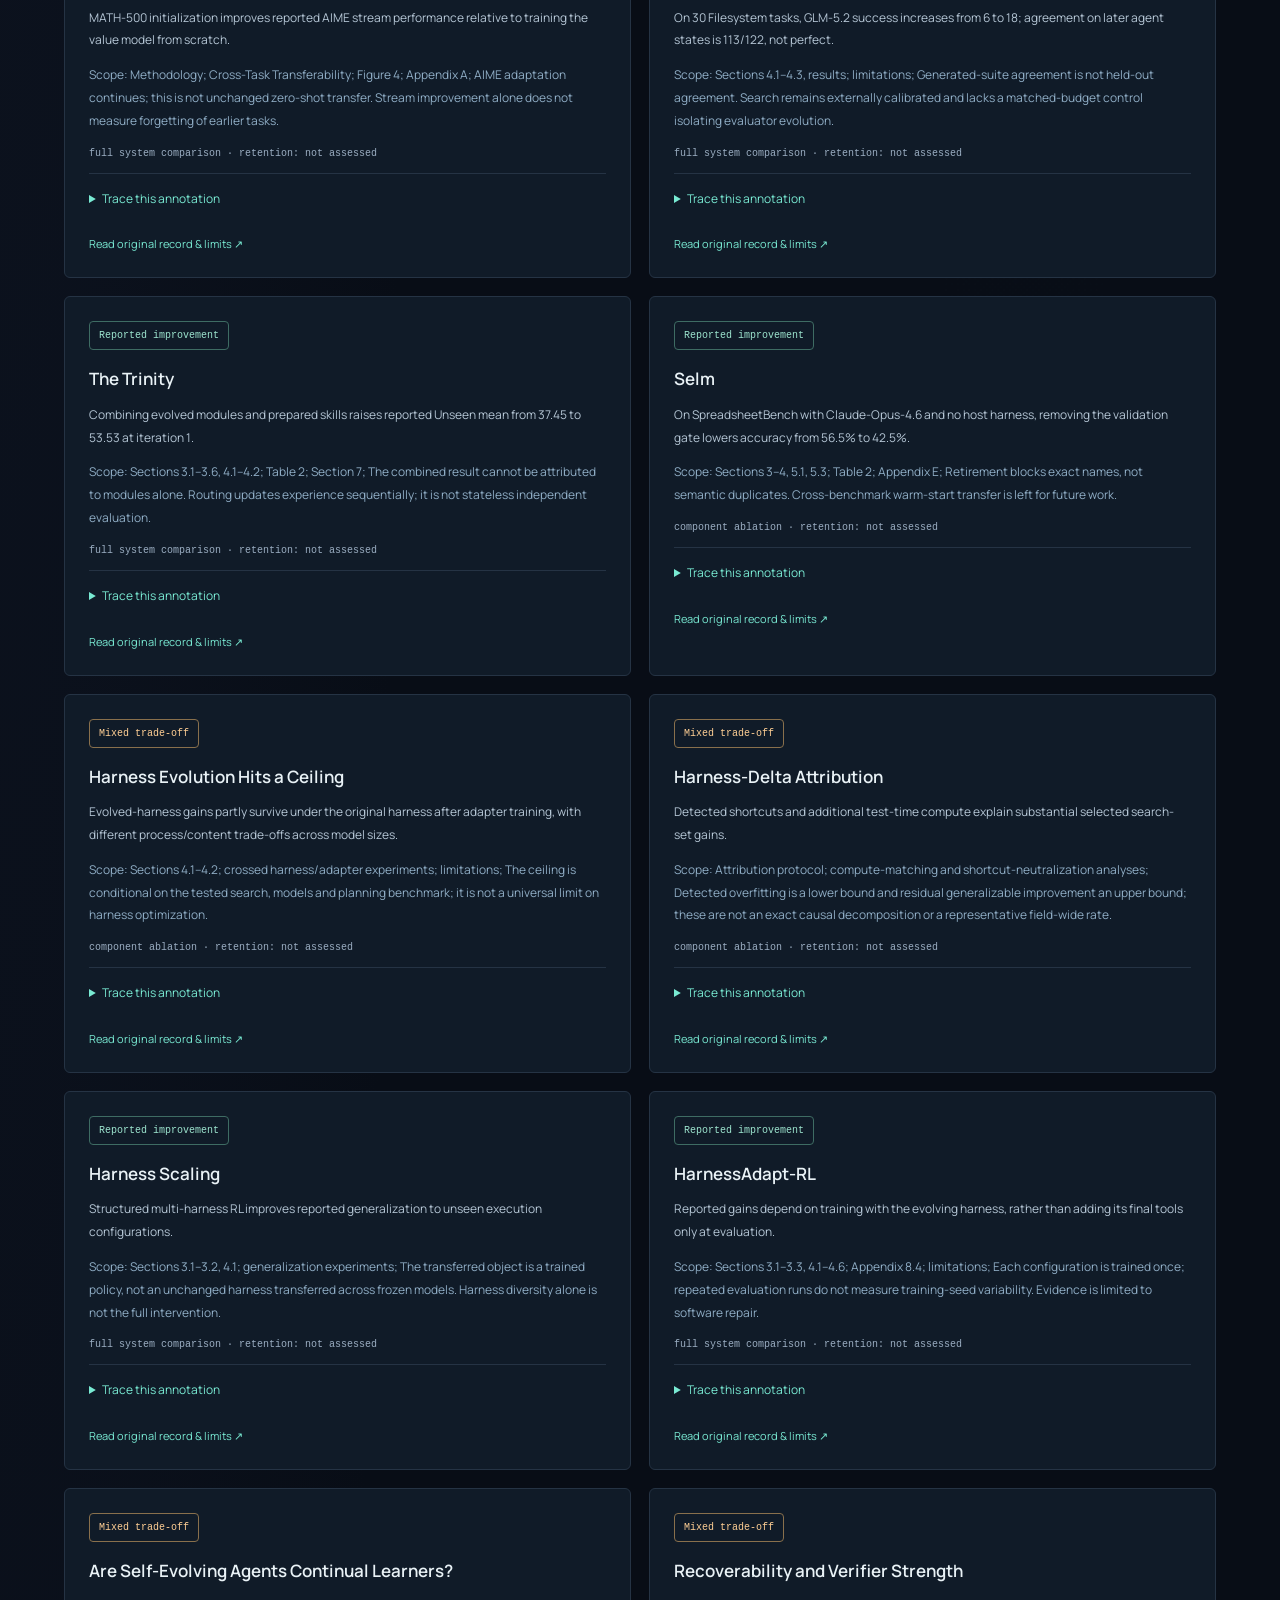
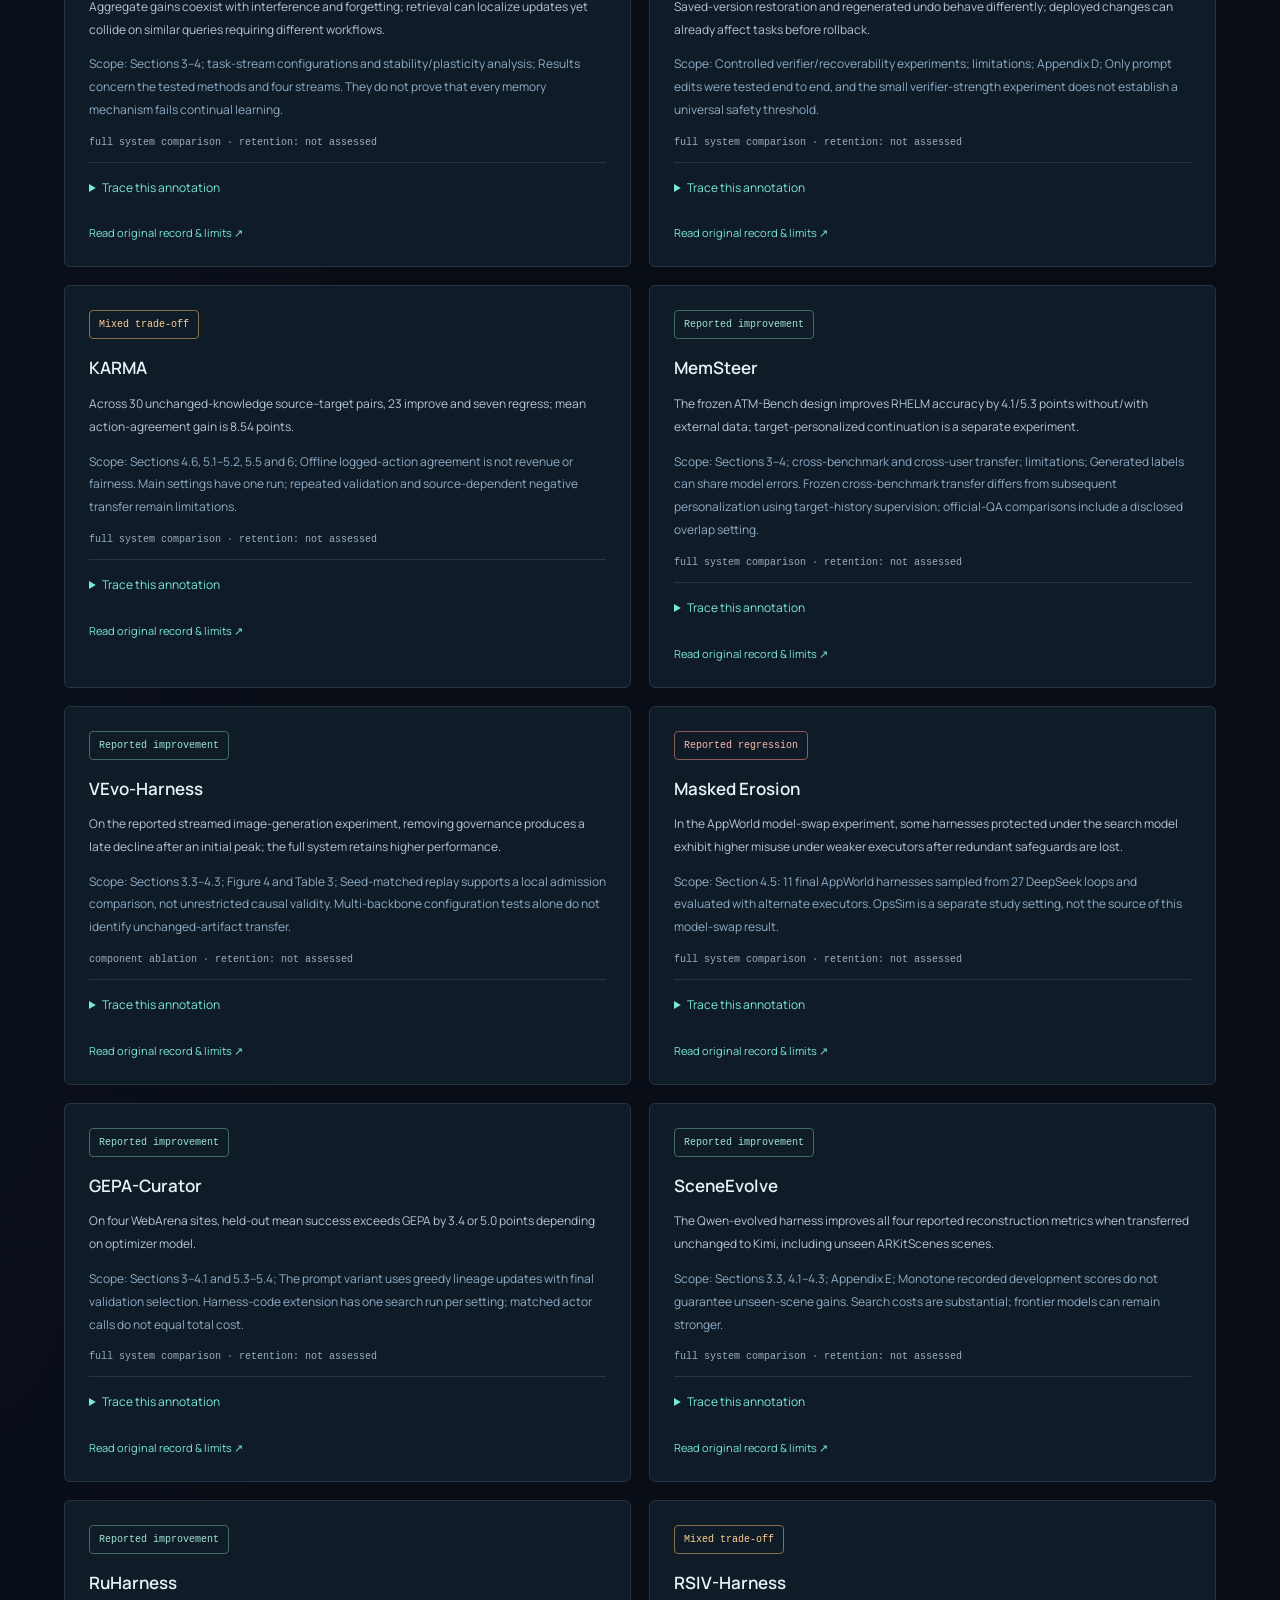
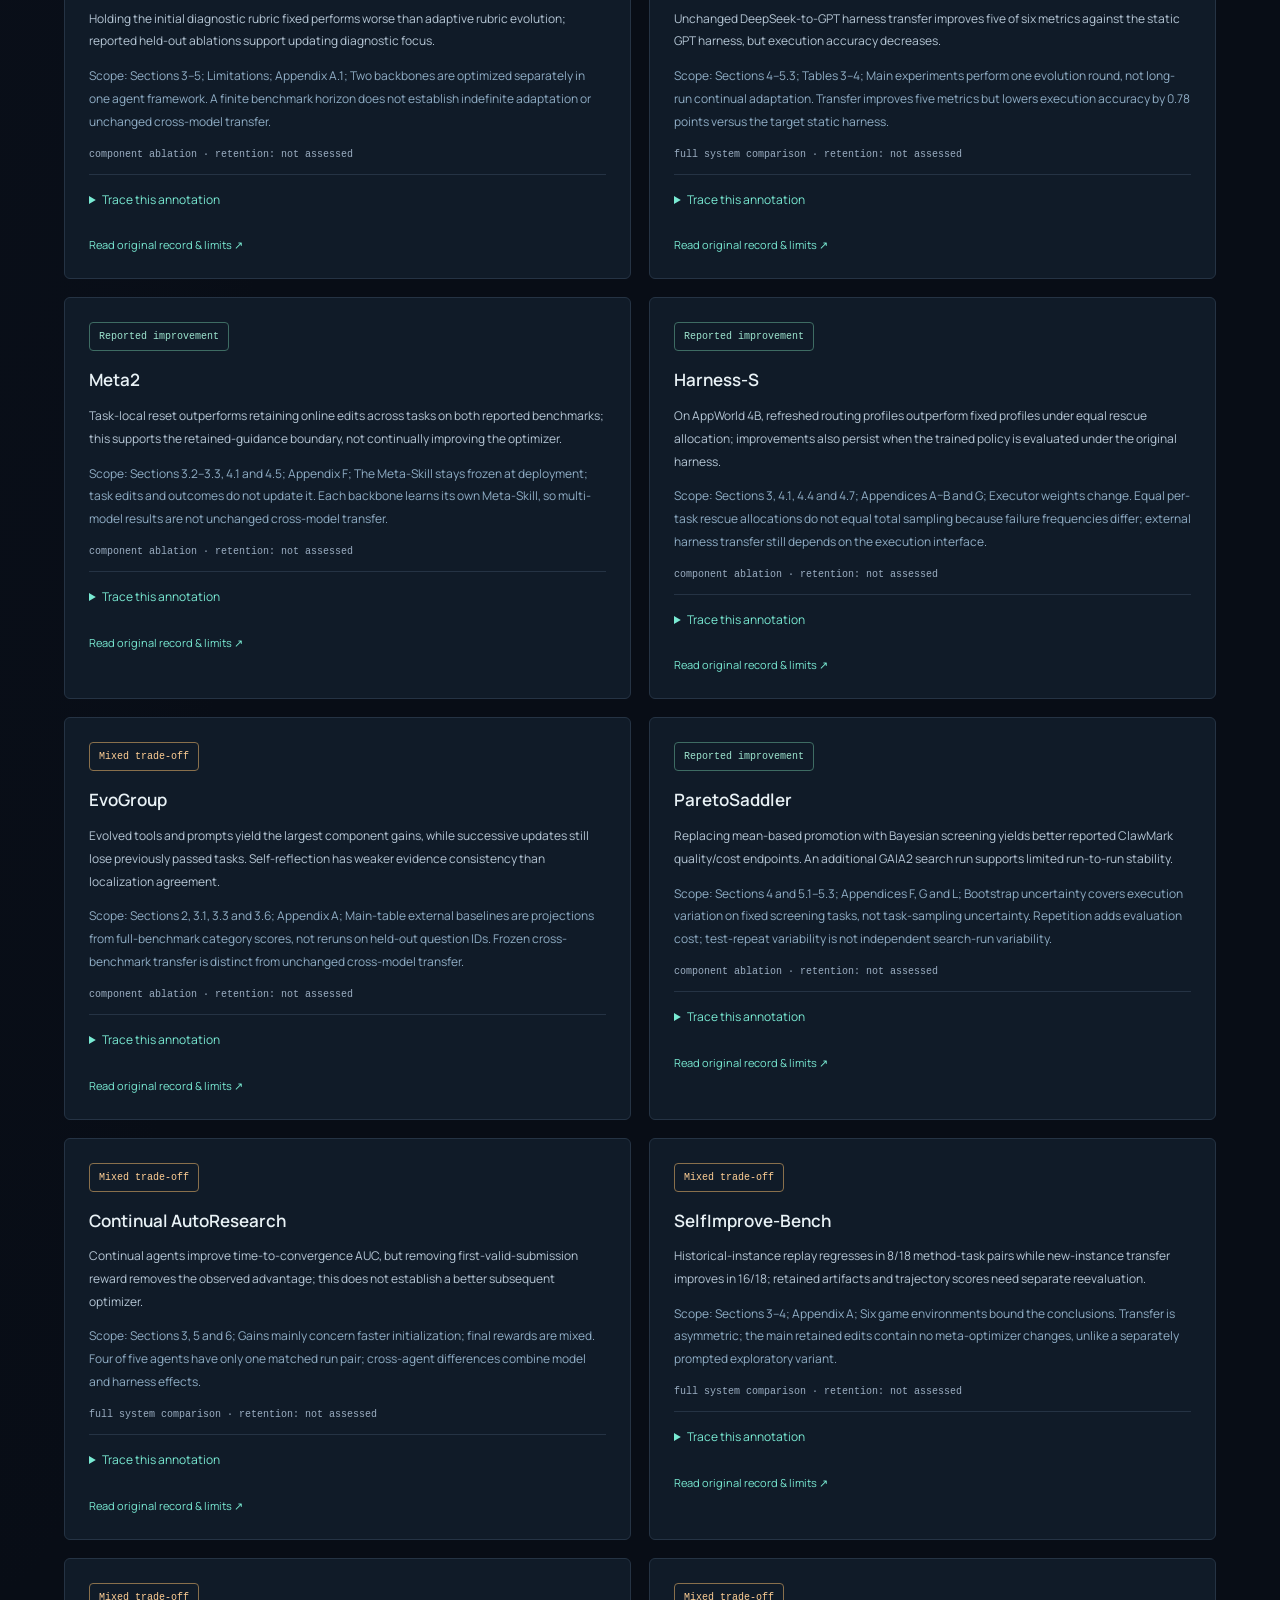
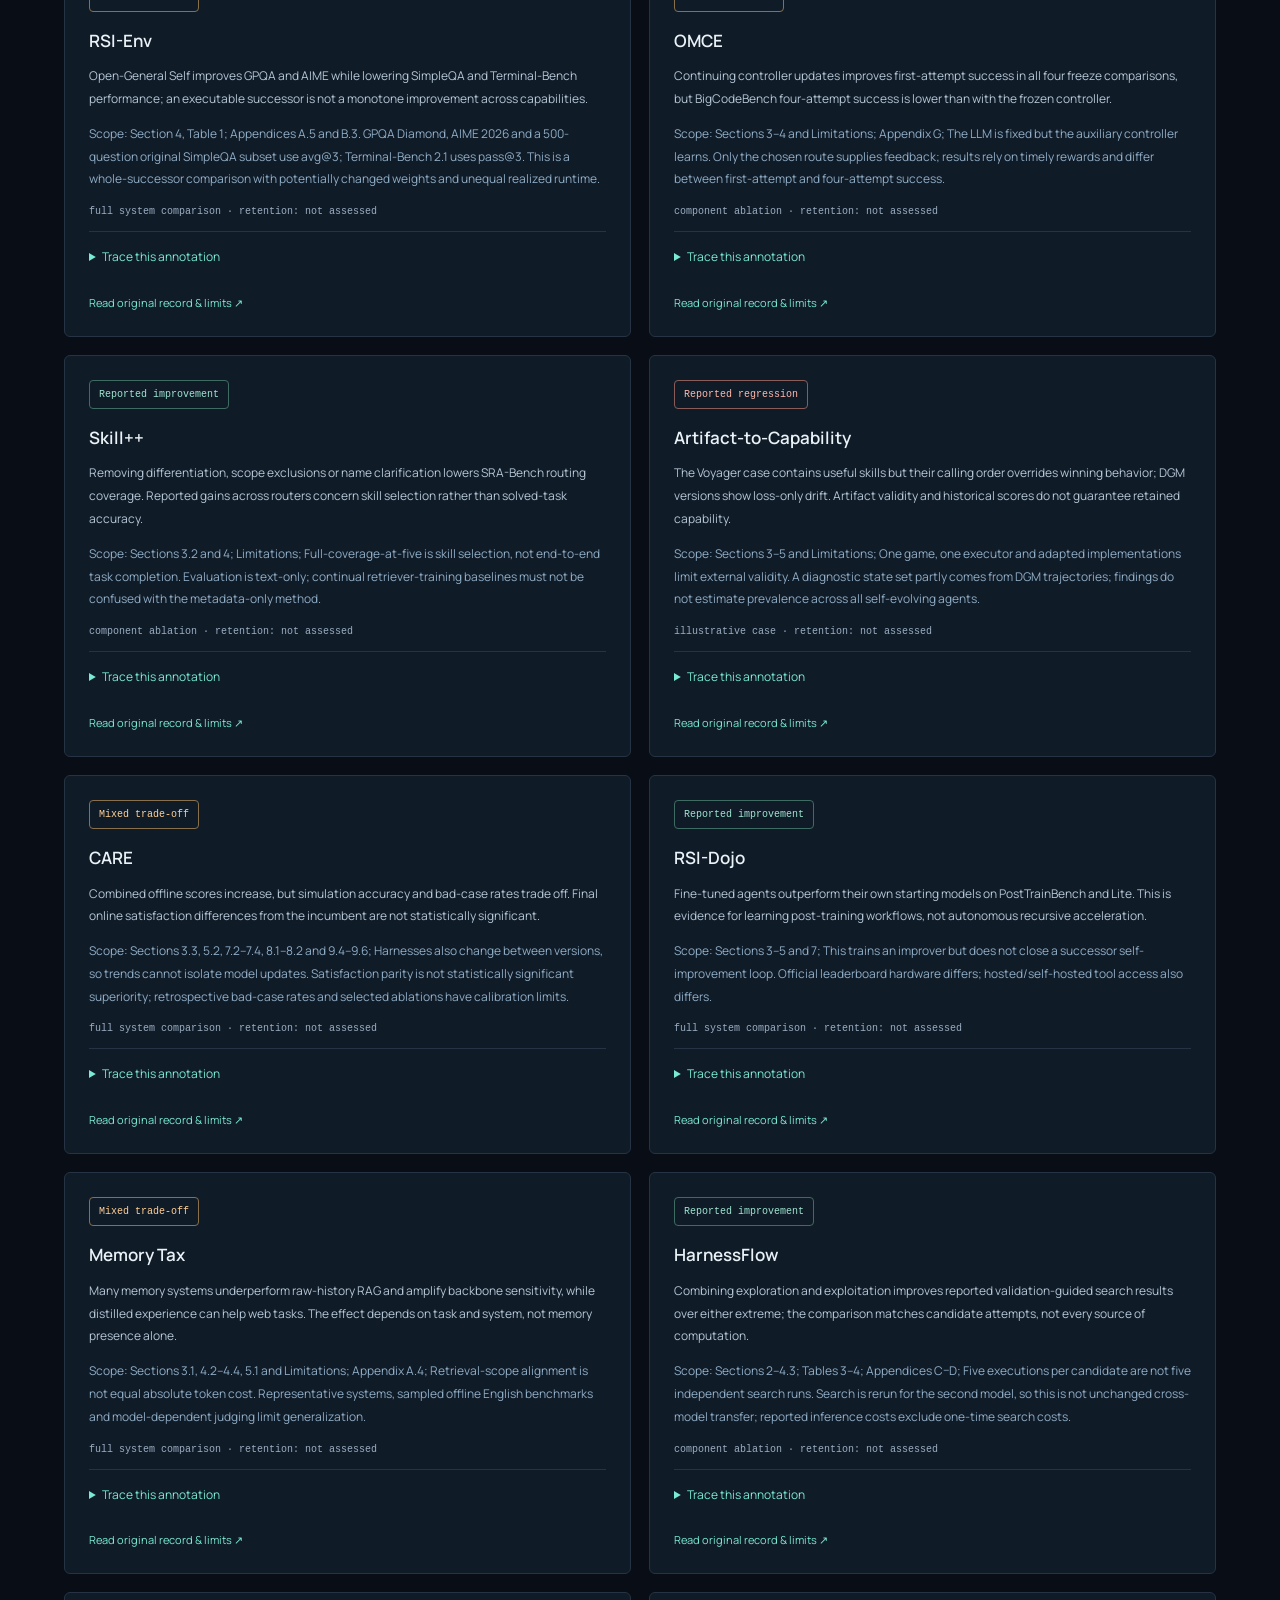
==== commit 74a0b757: "Update docs for the November 17 evidence release" ====
--- a/docs/index.html
+++ b/docs/index.html
@@ -34,12 +34,12 @@
 <section id="findings" class="synthesis section-space" aria-labelledby="findings-title"><div class="section-heading"><div><p class="eyebrow">02 / CROSS-DOMAIN DISCOVERIES</p><h2 id="findings-title">Shared problems.<br>Different repairs.</h2></div><p>Choose a question, then compare two domains.<br>See the shared function, the actual edits and the conditions for reuse.</p></div><div class="insight-tabs" id="insight-tabs" role="tablist" aria-label="Cross-domain comparison"></div><div id="insight-panel" role="tabpanel" tabindex="0"></div><p id="comparison-status" class="sr-only" aria-live="polite"></p><p class="atlas-note">Follow each comparison to the source-linked observation, then explore the underlying benchmark records in the atlas below.</p></section>
 <section id="atlas" class="atlas section-space" aria-labelledby="atlas-title"><div class="section-heading"><div><p class="eyebrow">03 / THE EVOLUTION ATLAS</p><h2 id="atlas-title">See the change itself.</h2></div><p>Four task domains. Concrete before-and-after changes.<br>Representative evidence and its limits, together.</p></div><div id="domain-tabs" class="domain-tabs" role="tablist" aria-label="Task domains" aria-orientation="horizontal"></div><div id="domain-panel" class="domain-panel" role="tabpanel" tabindex="0" aria-labelledby="tab-coding"><div class="panel-heading"><div><span class="domain-overline" id="domain-overline"></span><h3 id="domain-title">Coding</h3><p id="domain-subtitle"></p></div></div><div id="domain-scope" class="domain-scope"></div><div id="domain-findings" class="domain-findings"></div><p id="domain-status" class="sr-only" aria-live="polite"></p></div><p class="atlas-note">Selected synthesis from the survey’s domain evidence. Each card compares reported reusable changes; it is not one shared implementation or one experiment.</p><button type="button" class="atlas-detail-link" id="domain-evidence-link">Explore this domain by benchmark <span aria-hidden="true">↗</span></button></section>
 <section id="dataset" class="dataset-section section-space" aria-labelledby="dataset-title">
-<p class="dataset-boundary"><strong>November 16 literature update.</strong> ModHarness-RL, FinAcumen and HarnessPro bring the bibliography to 339 papers. <a href="dataset/v0.6.0/DATASET_CARD.md">Read the v0.6.0 dataset card</a>.</p>
-<p class="dataset-boundary"><strong>Dataset v0.6.0:</strong> <a href="dataset/">Inspect the release — 162 records, 129 works, 77 documented primary-source checks</a>. Earlier releases are archived separately; <a href="https://github.com/LucasXinYu/harness-rsi/blob/main/docs/FACTUAL_CORRECTIONS_2026-11-04.md">read the November 4 factual corrections</a>.</p>
+<p class="dataset-boundary"><strong>November 17 literature update.</strong> Four studies bring the bibliography to 343 papers. <a href="dataset/v0.7.0/DATASET_CARD.md">Read the v0.7.0 dataset card</a>.</p>
+<p class="dataset-boundary"><strong>Dataset v0.7.0:</strong> <a href="dataset/">Inspect the release — 166 records, 133 works, 81 documented primary-source checks</a>. Earlier releases are archived separately; <a href="https://github.com/LucasXinYu/harness-rsi/blob/main/docs/FACTUAL_CORRECTIONS_2026-11-04.md">read the November 4 factual corrections</a>.</p>
 <div class="section-heading"><div><p class="eyebrow">THE DATA / REPORTED, NOT REPRODUCED</p><h2 id="dataset-title">Keep the failures.<br>Trace the claims.</h2></div><p>A versioned evidence dataset, not a leaderboard.<br>One row is a source within a task subcategory—not an independent intervention.</p></div>
-<div class="dataset-release"><span id="dataset-version">v0.6.0 · released 2026-11-16</span><strong id="dataset-coverage">162 category–source records · targeted search through 2026-11-15</strong><p id="dataset-screening">57/162 records have structured signals · 62 scoped observations · 77 targeted primary checks · 85 inherited records</p></div>
-<div class="dataset-downloads" aria-label="Dataset downloads"><a href="dataset/v0.6.0/dataset.json" data-dataset-file="dataset.json" download>JSON ↓</a><a href="dataset/v0.6.0/records.jsonl" data-dataset-file="records.jsonl" download>JSONL ↓</a><a href="dataset/v0.6.0/records.csv" data-dataset-file="records.csv" download>CSV ↓</a><a href="dataset/v0.6.0/schema.json" data-dataset-file="schema.json" download>Schema ↓</a><a href="dataset/v0.6.0/DATASET_CARD.md" data-dataset-file="DATASET_CARD.md" download>Dataset card ↓</a><a href="dataset/v0.6.0/checksums.json" data-dataset-file="checksums.json" download>Checksums ↓</a><a href="dataset/v0.6.0/citation.bib" data-dataset-file="citation.bib" download>Cite this version ↓</a></div>
-<p class="dataset-boundary">The 95-record survey snapshot is historical and unchanged. Use dataset v0.6.0 for corrected and newly inspected records: 162 records, 77 targeted AI-assisted primary-source checks and 85 inherited review labels. The correction note supersedes affected claims in the historical explorer. No independent human adjudication is claimed. Unreviewed ≠ no failures; usage ≠ benefit; retained ≠ effective. <a href="dataset/v0.6.0/LICENSE-DATA.md">CC BY 4.0 covers project-owned annotations and compilation only</a>; third-party rights are excluded.</p>
+<div class="dataset-release"><span id="dataset-version">v0.7.0 · released 2026-11-17</span><strong id="dataset-coverage">166 category–source records · targeted search through 2026-11-17</strong><p id="dataset-screening">64/166 records have structured signals · 66 scoped observations · 81 targeted primary checks · 85 inherited records</p></div>
+<div class="dataset-downloads" aria-label="Dataset downloads"><a href="dataset/v0.7.0/dataset.json" data-dataset-file="dataset.json" download>JSON ↓</a><a href="dataset/v0.7.0/records.jsonl" data-dataset-file="records.jsonl" download>JSONL ↓</a><a href="dataset/v0.7.0/records.csv" data-dataset-file="records.csv" download>CSV ↓</a><a href="dataset/v0.7.0/schema.json" data-dataset-file="schema.json" download>Schema ↓</a><a href="dataset/v0.7.0/DATASET_CARD.md" data-dataset-file="DATASET_CARD.md" download>Dataset card ↓</a><a href="dataset/v0.7.0/checksums.json" data-dataset-file="checksums.json" download>Checksums ↓</a><a href="dataset/v0.7.0/citation.bib" data-dataset-file="citation.bib" download>Cite this version ↓</a></div>
+<p class="dataset-boundary">The 95-record survey snapshot is historical and unchanged. Use dataset v0.7.0 for corrected and newly inspected records: 166 records, 81 targeted AI-assisted primary-source checks and 85 inherited review labels. The correction note supersedes affected claims in the historical explorer. No independent human adjudication is claimed. Unreviewed ≠ no failures; usage ≠ benefit; retained ≠ effective. <a href="dataset/v0.7.0/LICENSE-DATA.md">CC BY 4.0 covers project-owned annotations and compilation only</a>; third-party rights are excluded.</p>
 <div class="dataset-toolbar"><label for="dataset-outcome">Explore reported outcomes<select id="dataset-outcome"><option value="all">All screened signals</option><option value="regression">Reported regressions</option><option value="no_gain">No reported gain</option><option value="mixed">Mixed trade-offs</option><option value="improvement">Reported improvements</option><option value="not_assessed">Performance effect not assessed</option></select></label><p id="dataset-filter-status" role="status" aria-live="polite"></p></div>
 <div id="dataset-signals" class="dataset-signals"></div><p id="dataset-error" role="alert" hidden>Dataset could not be loaded. The versioned download links remain available.</p>
 <details class="dataset-method"><summary>What these labels do—and do not—mean</summary><p>One record may contain multiple outcomes under different comparisons. Each signal has a scope, attribution type, retention status, supporting record excerpt and pinned primary-source locator. Empty benchmark applicability does not mean every benchmark. Selection and control fields are populated only for inspected settings; missingness is explicit. This is not a representative sample of attempted edits; do not calculate a global success or failure rate. The separate living bibliography below includes newer papers that have not entered this evidence snapshot.</p></details>
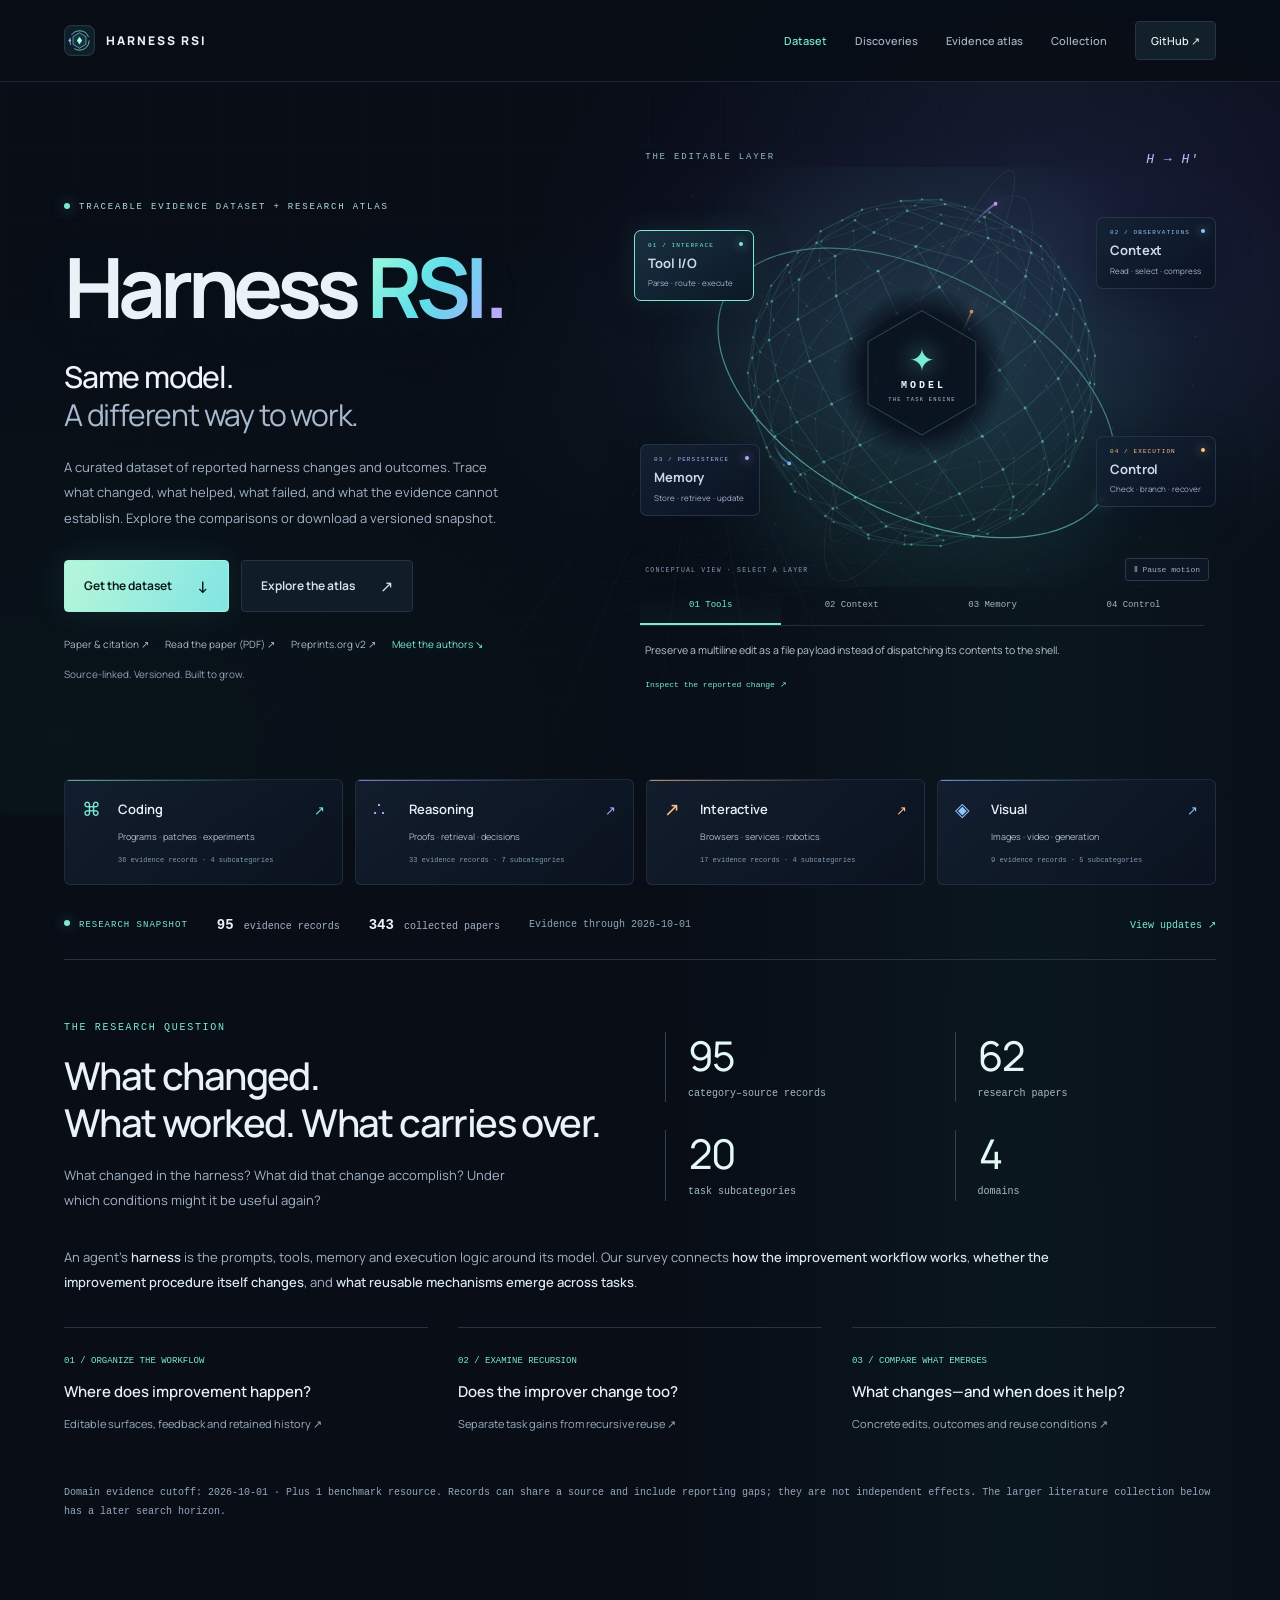
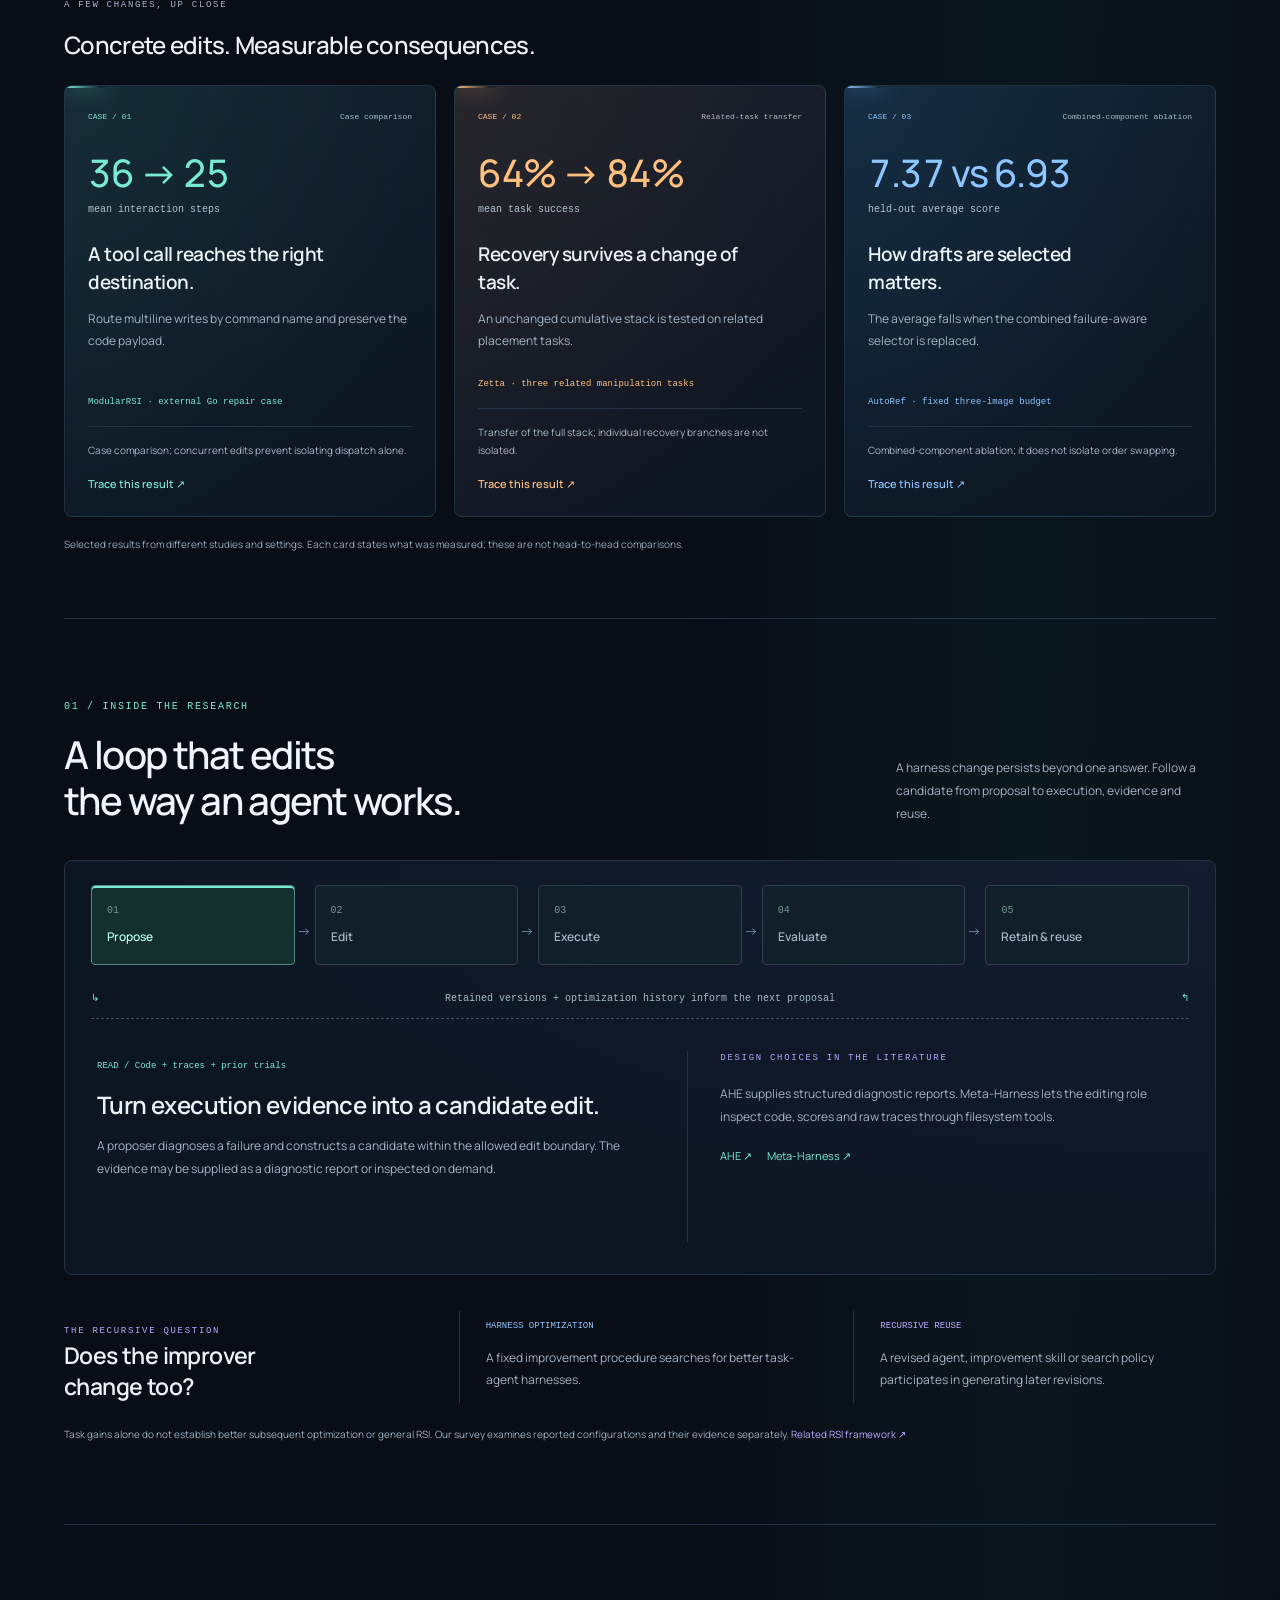
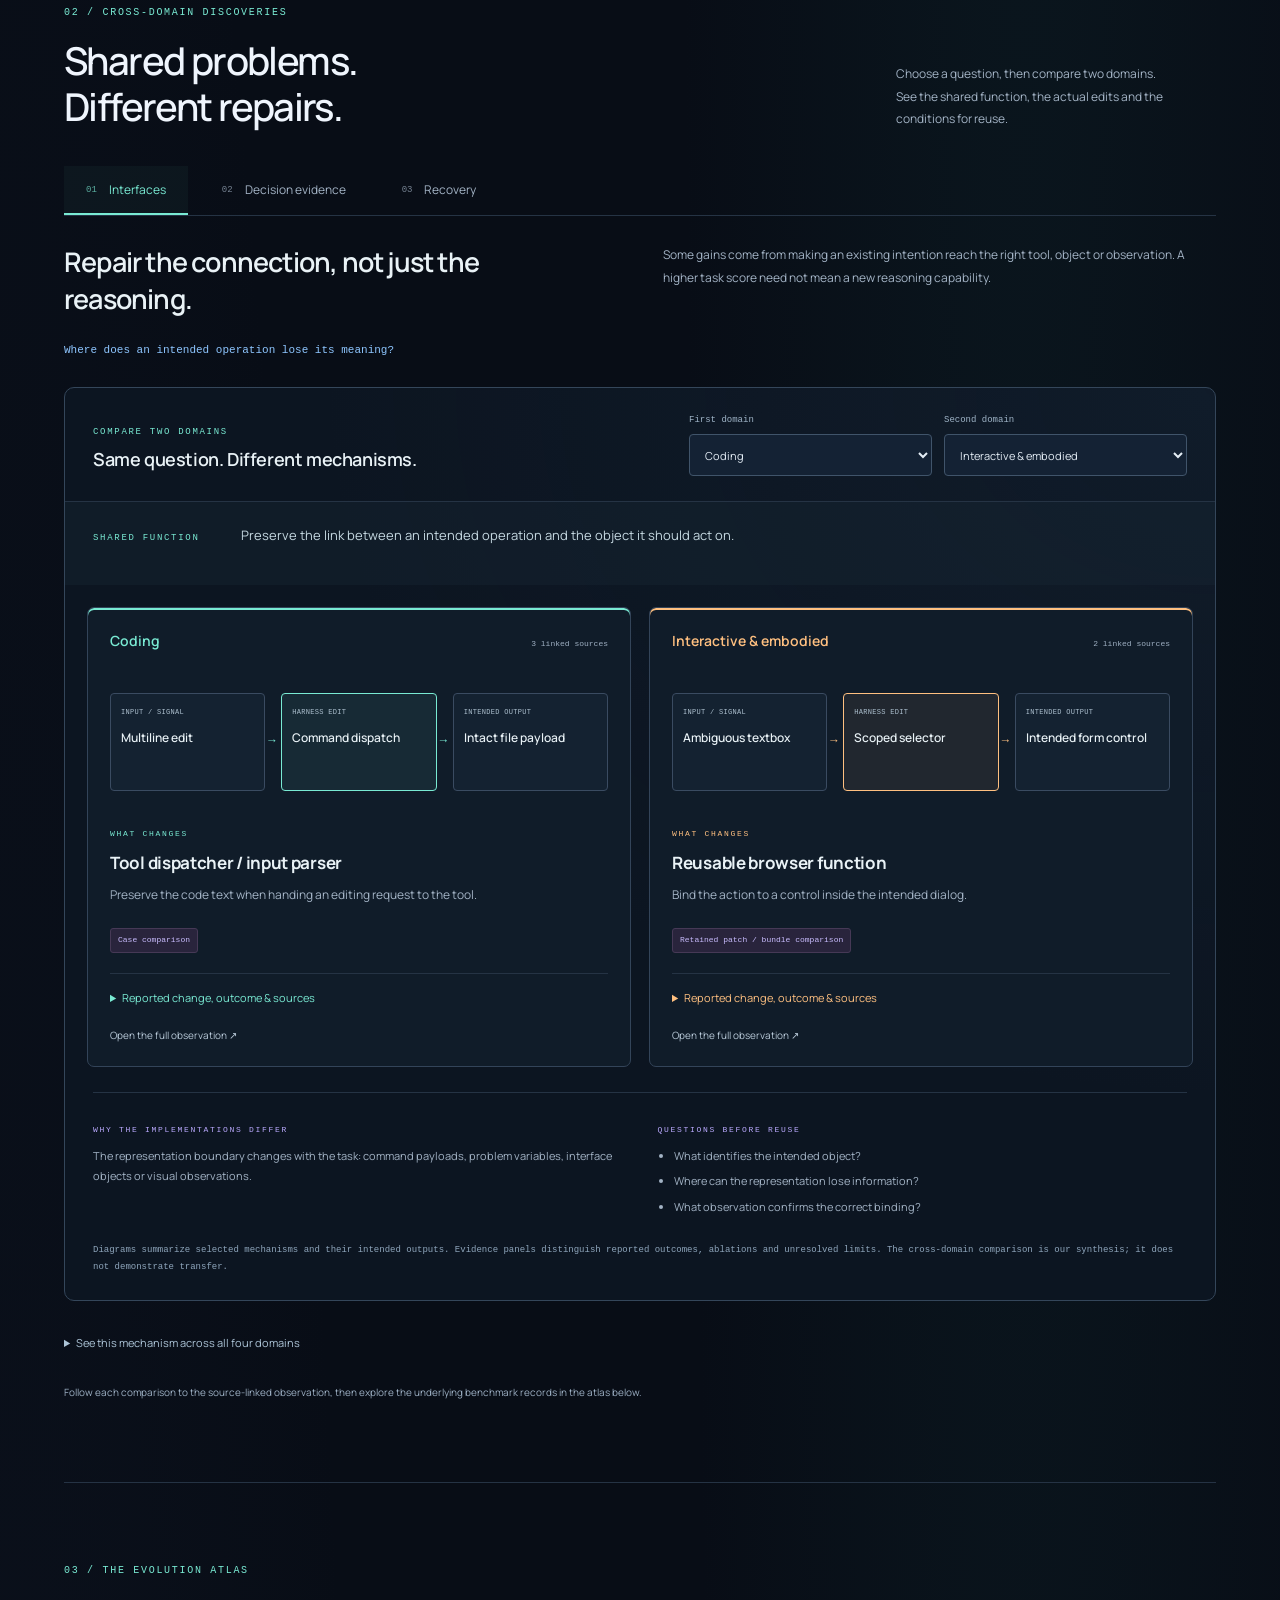
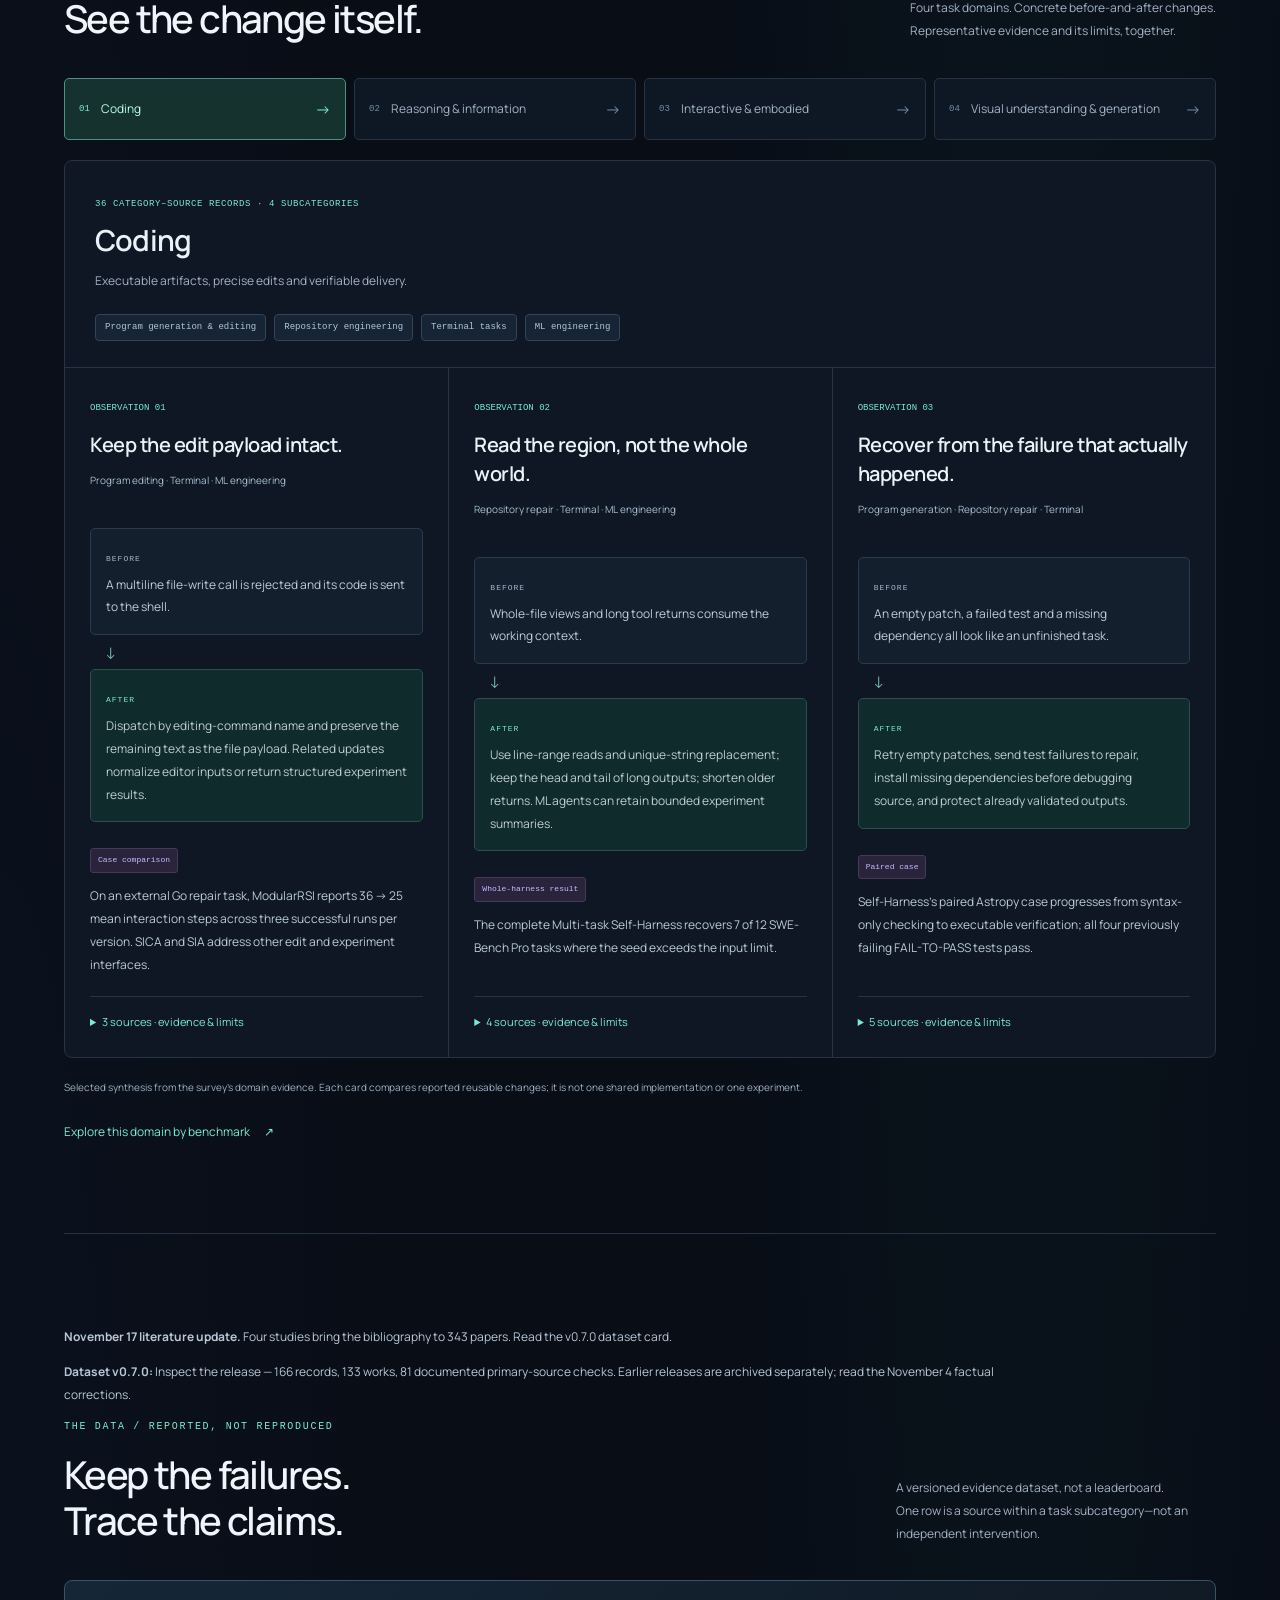
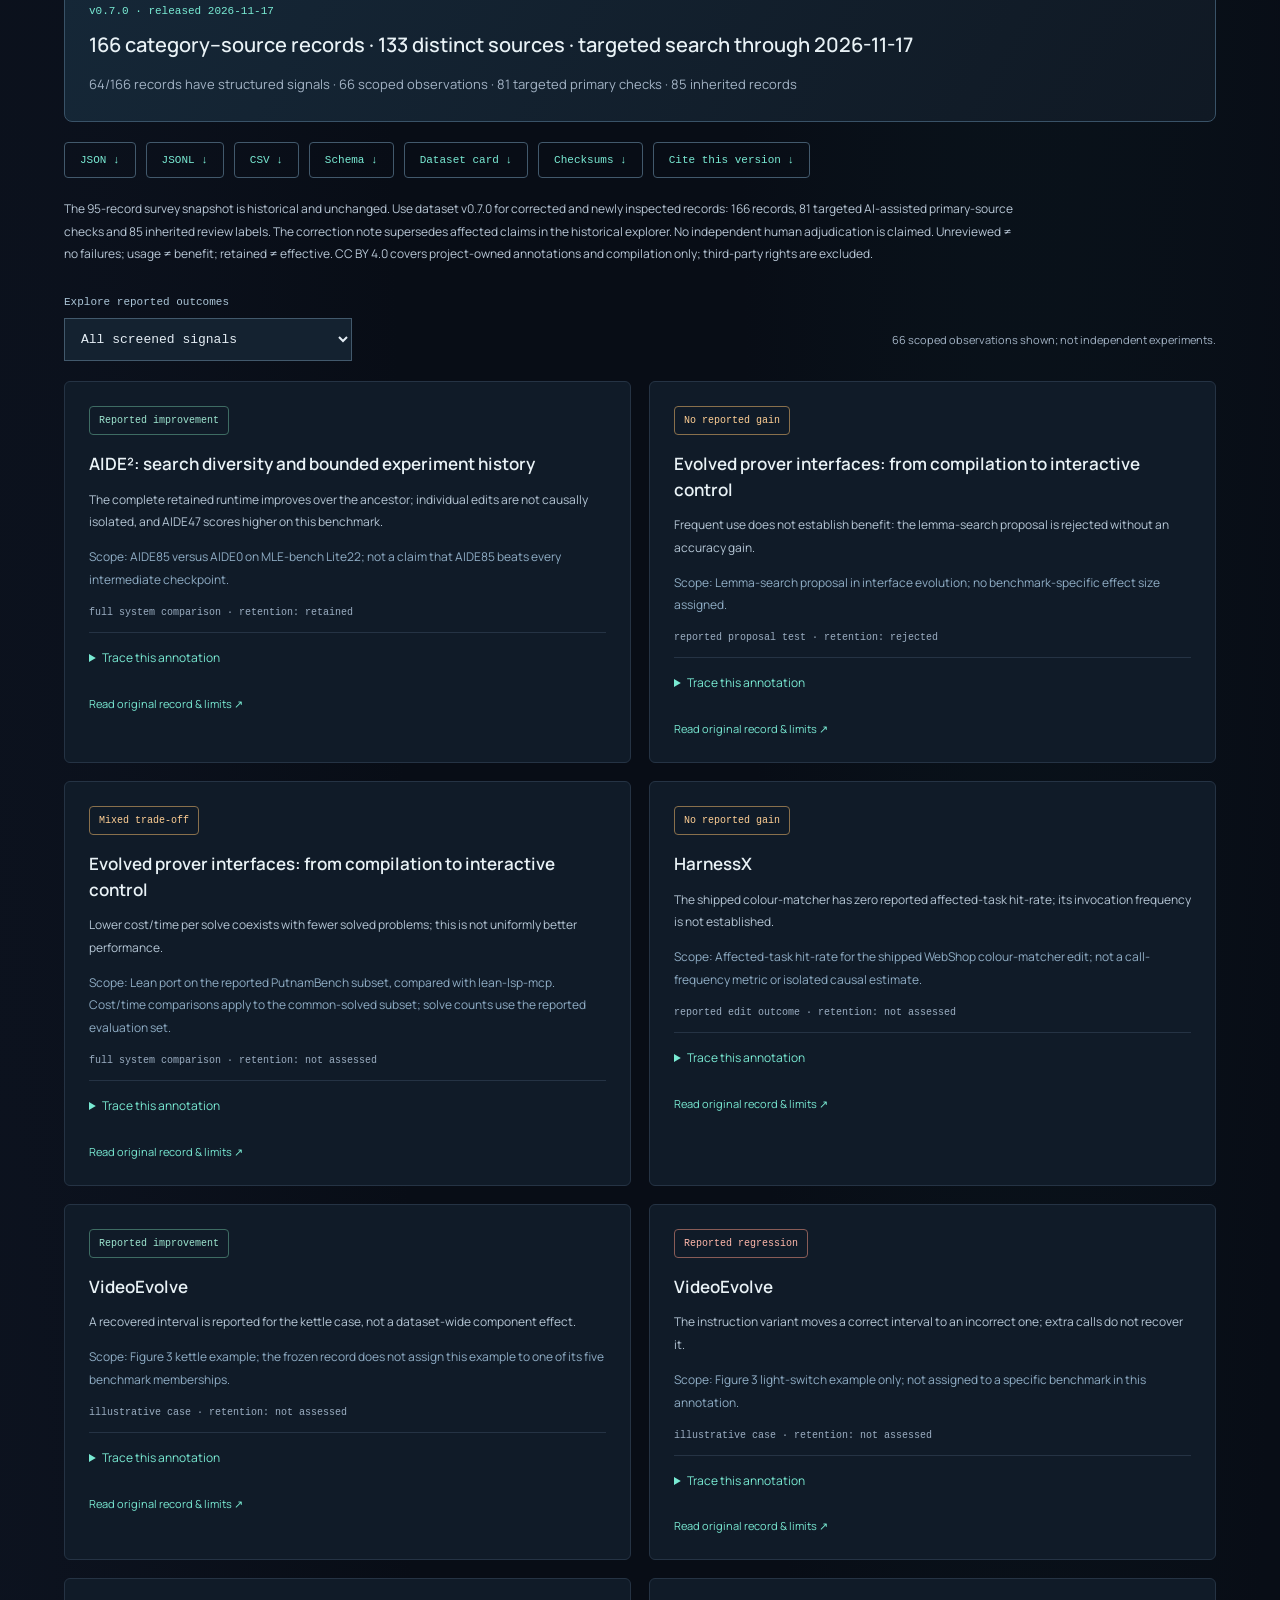
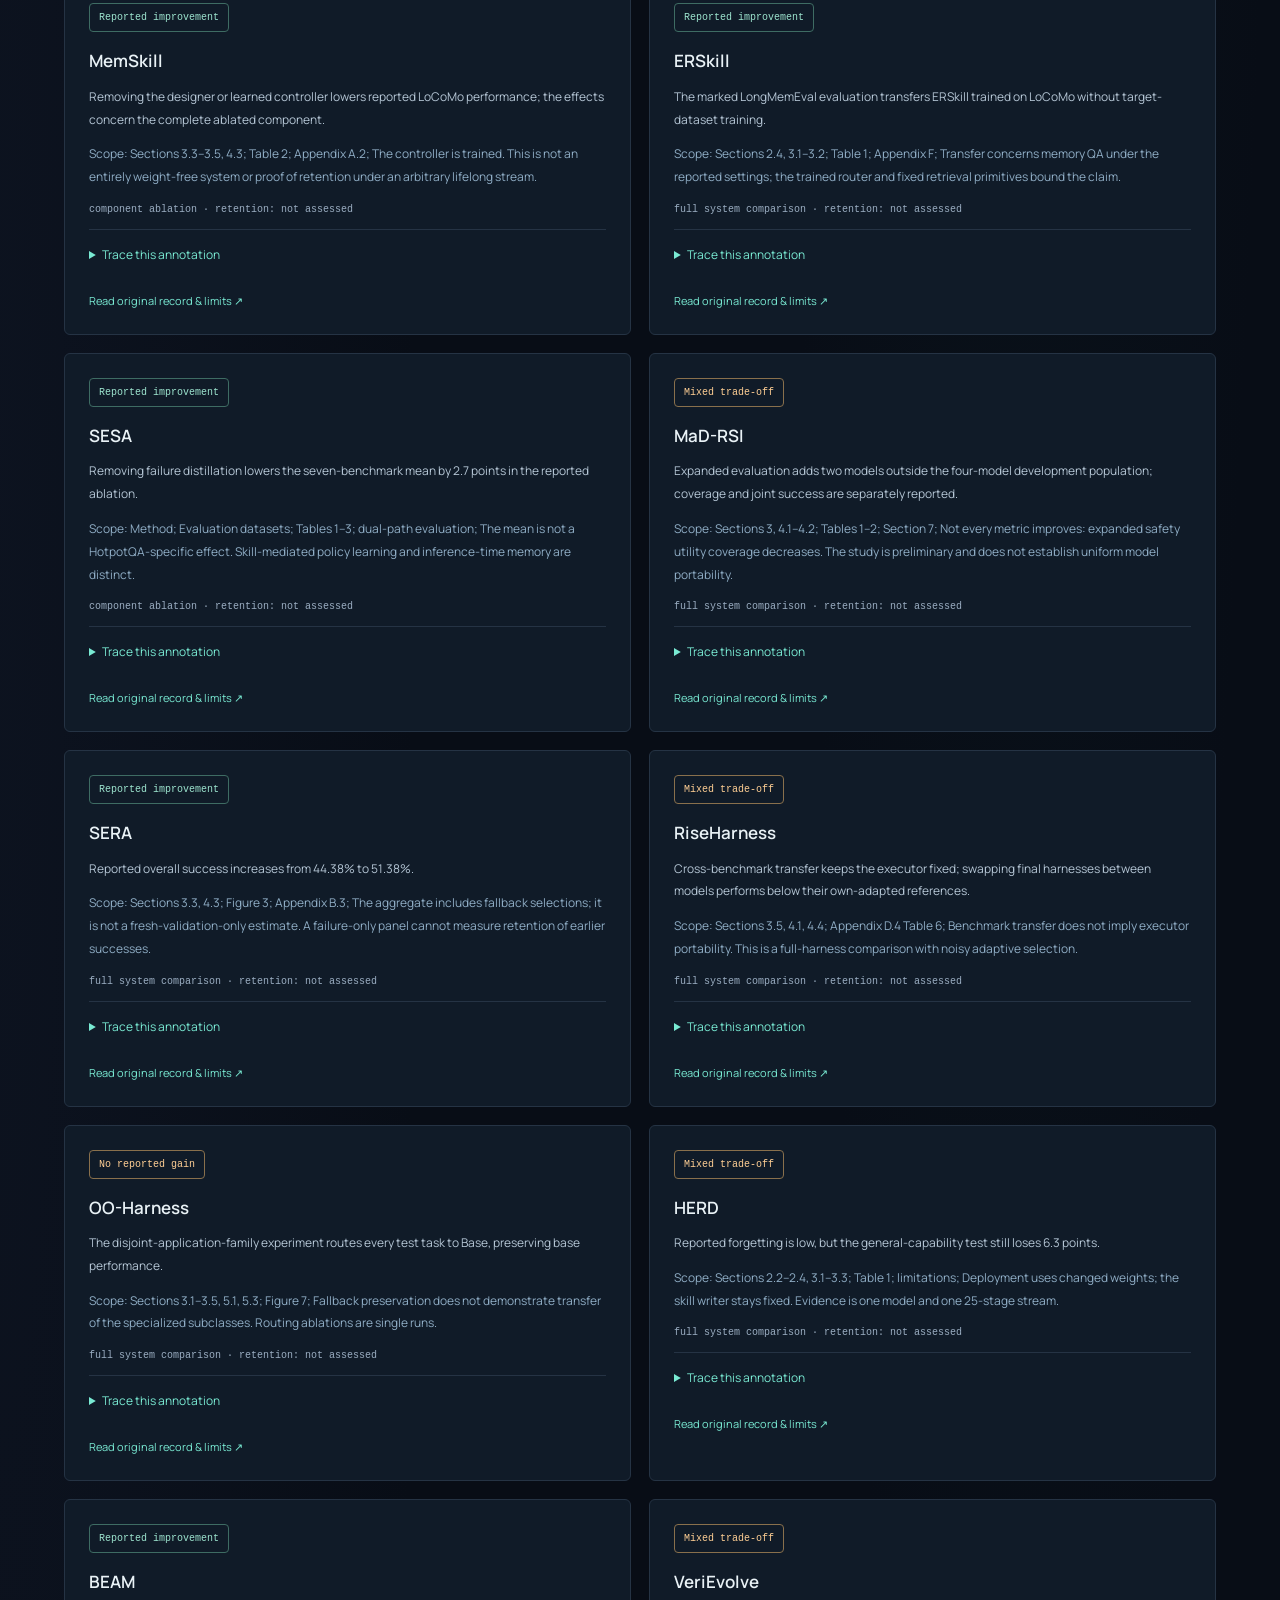
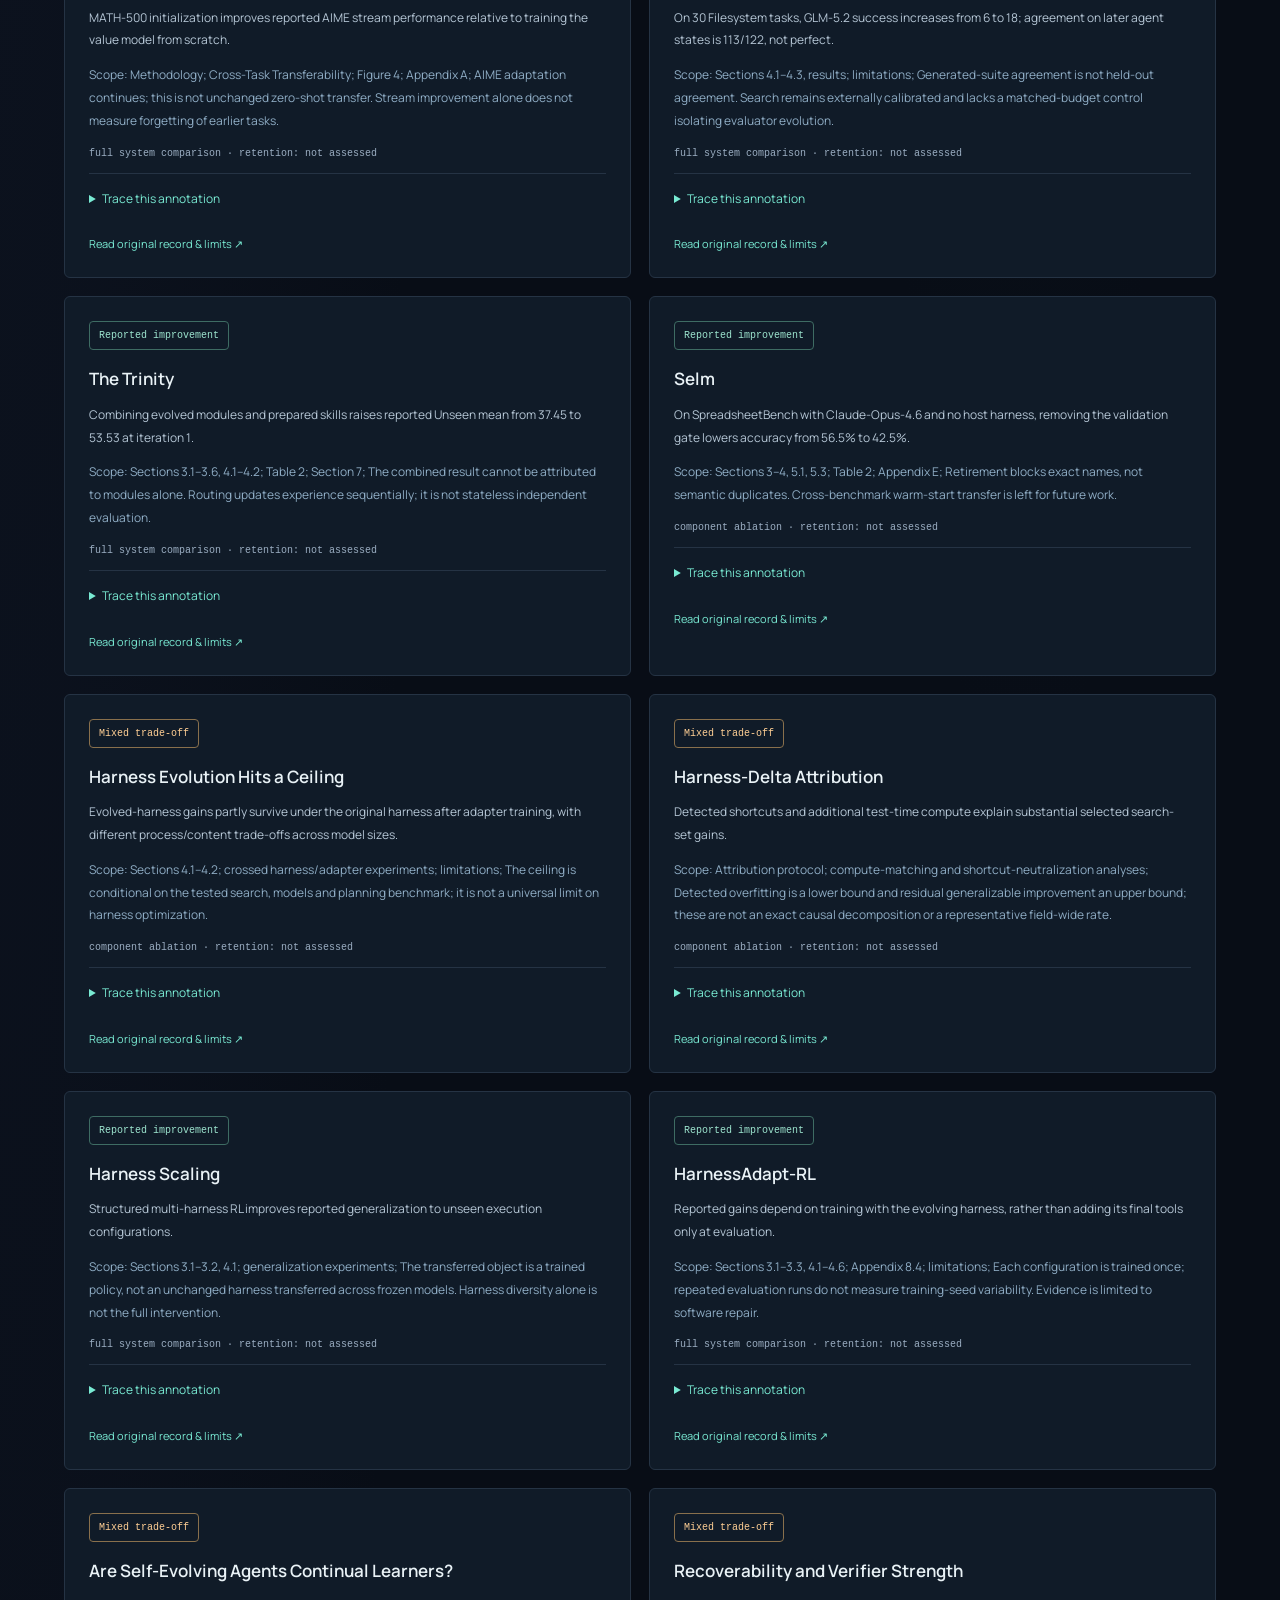
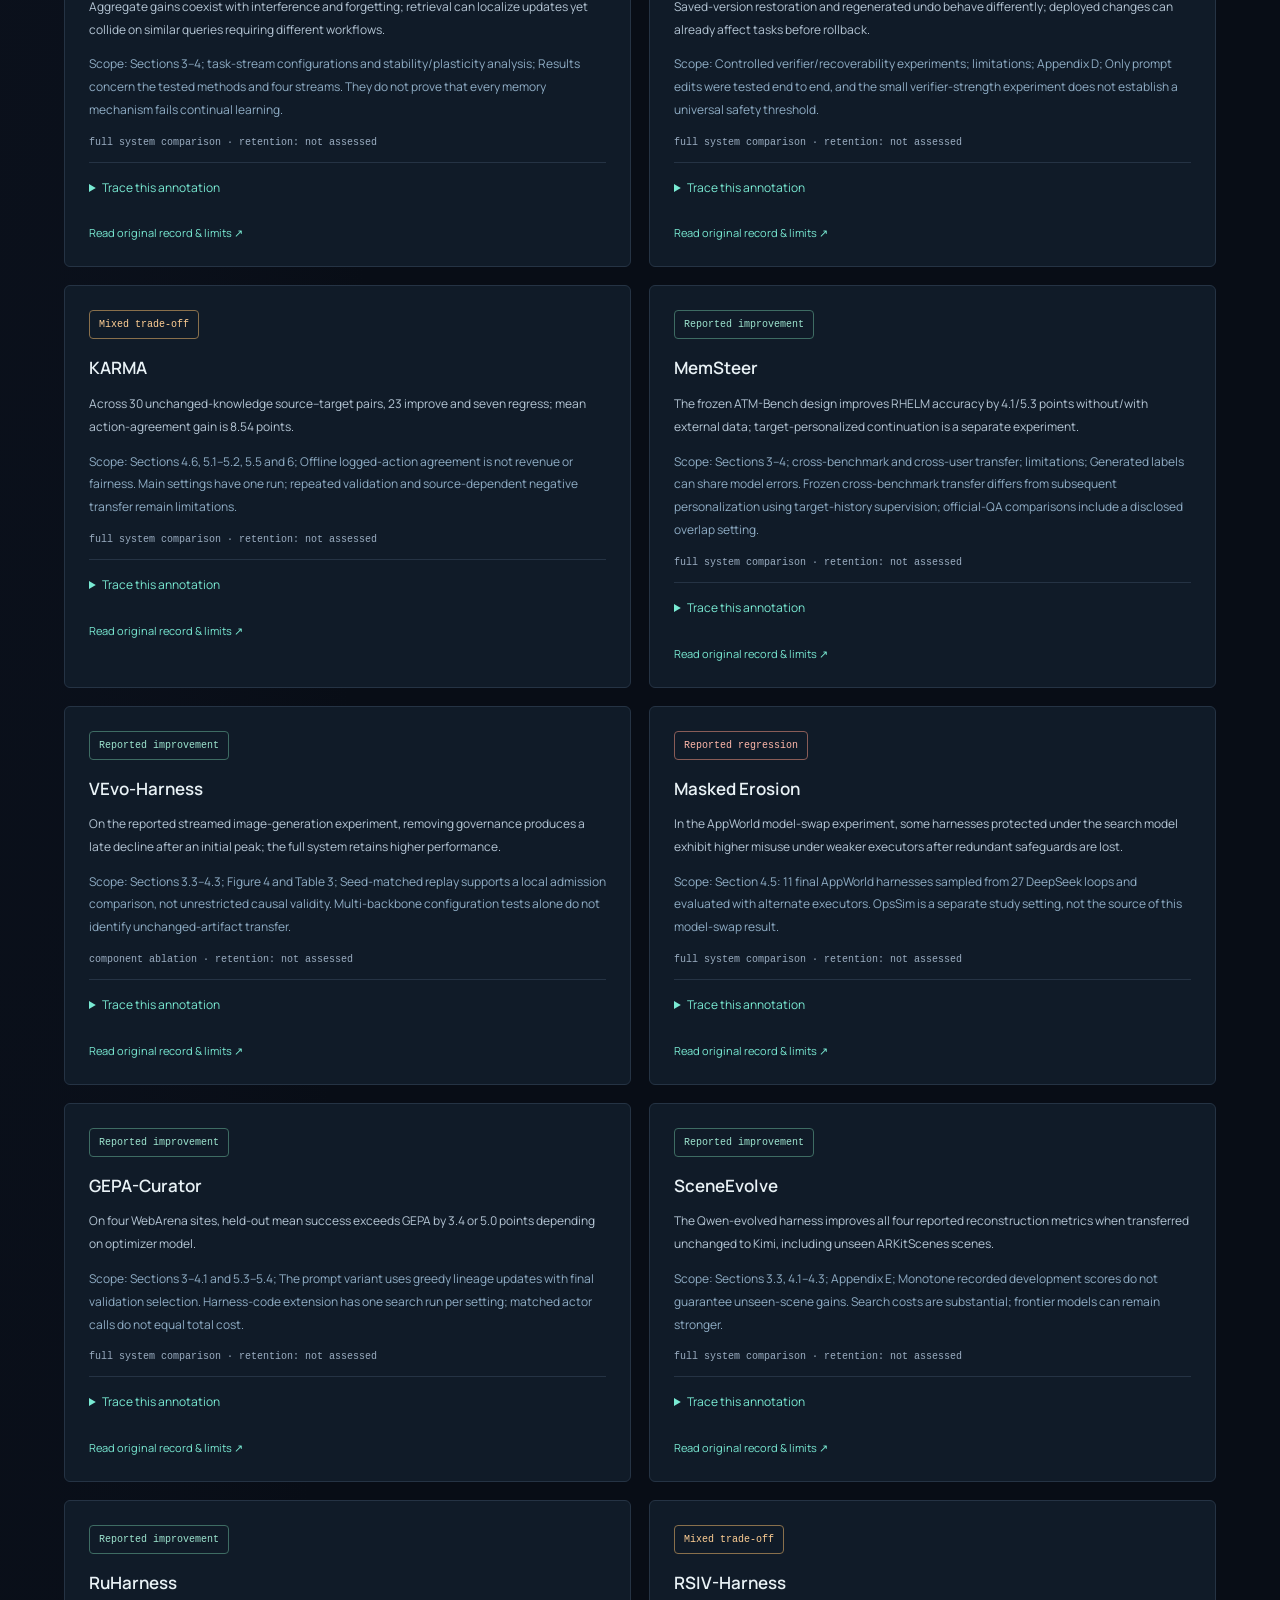
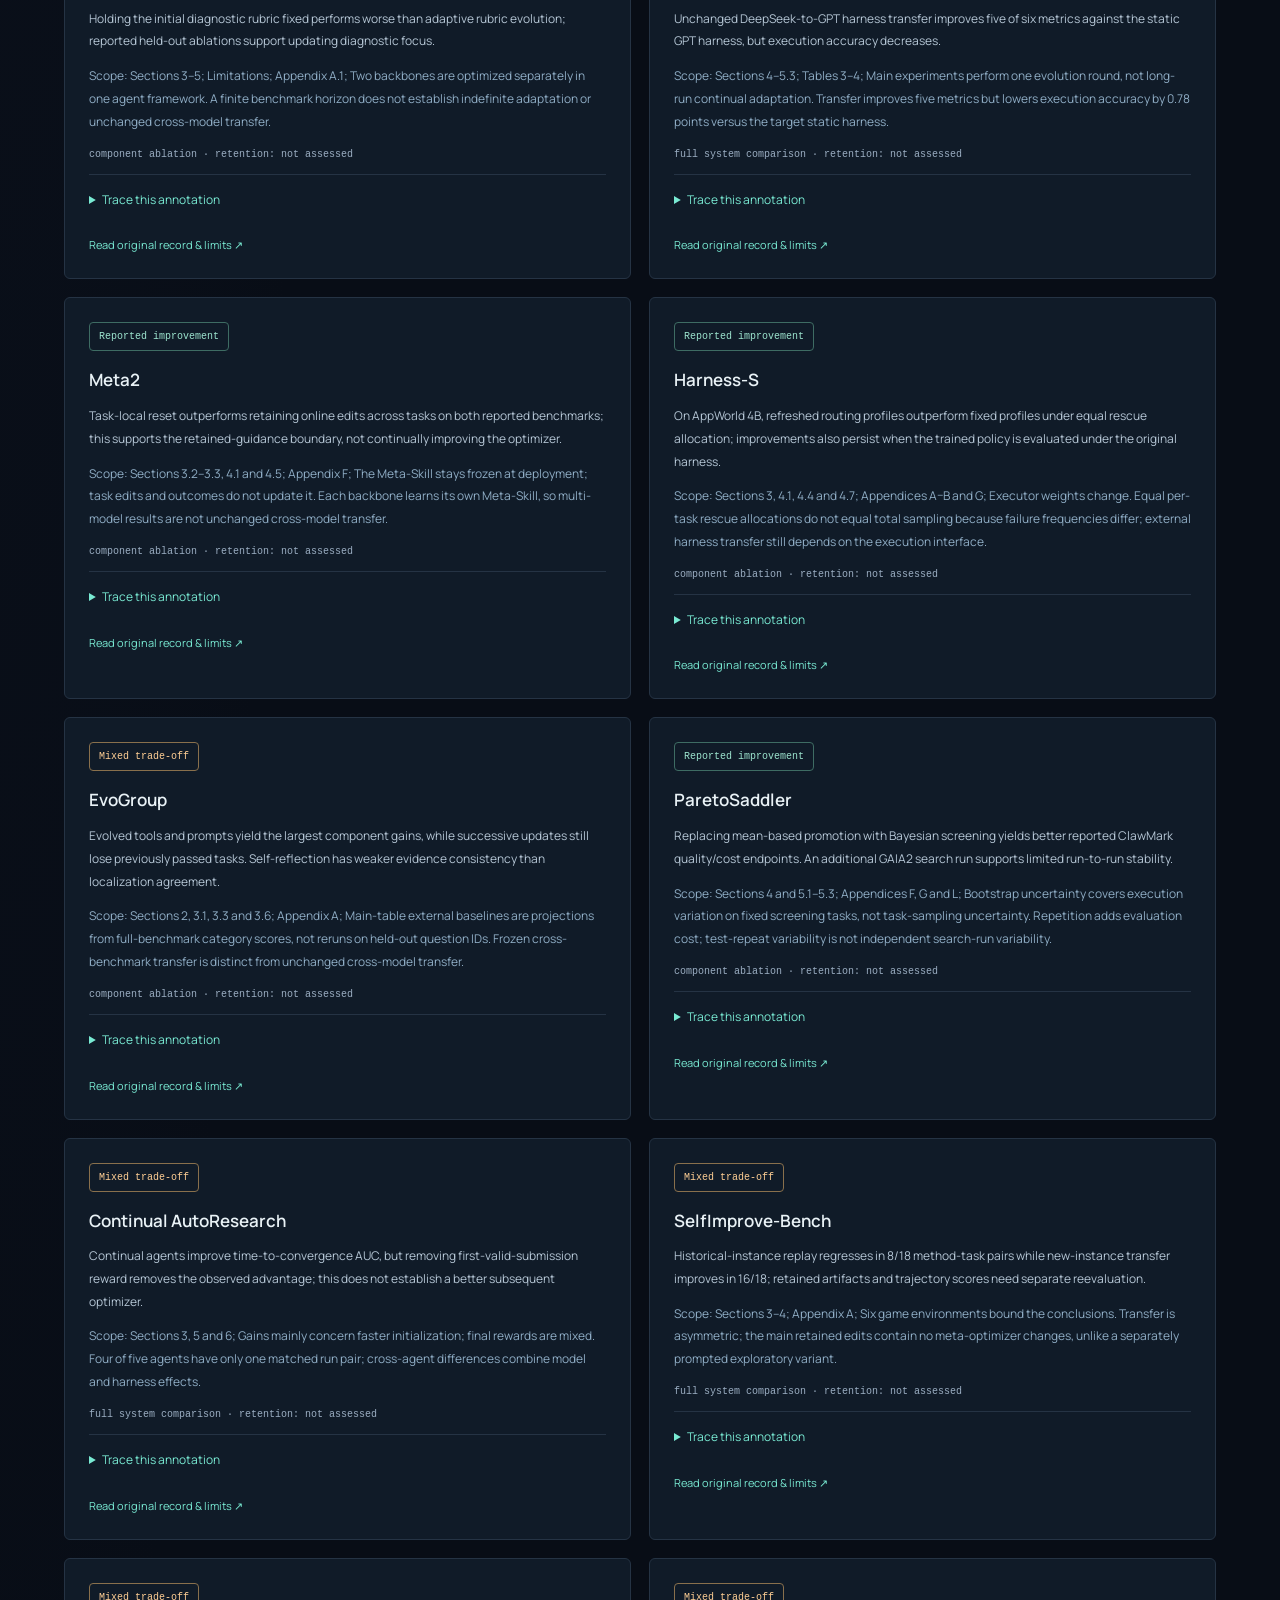
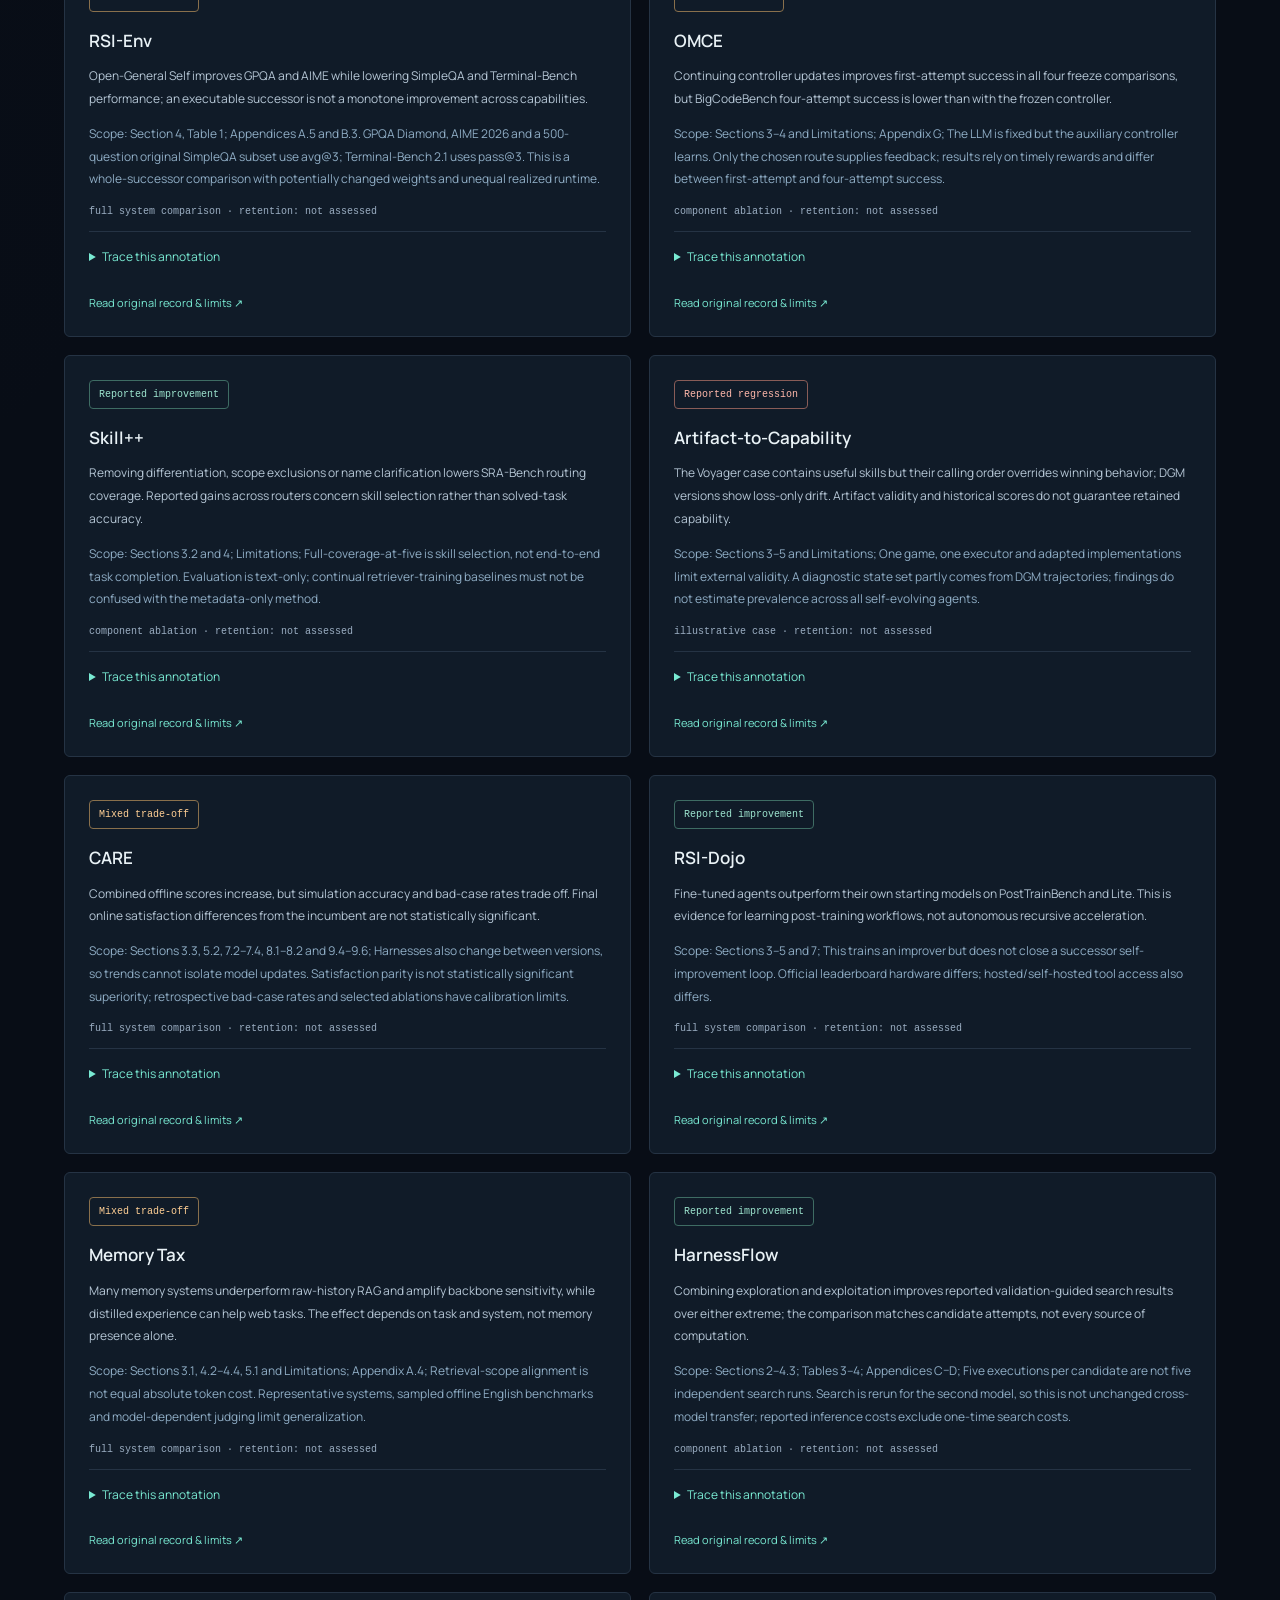
==== commit e73f37ff: "Update docs for the November 17 evidence release" ====
--- a/docs/index.html
+++ b/docs/index.html
@@ -13,7 +13,7 @@
 <header class="site-header wrap"><a class="brand" href="#top" aria-label="Harness RSI home"><img class="brand-mark" src="assets/favicon.svg?v=observatory-20261010" width="34" height="34" alt="">HARNESS RSI</a><nav aria-label="Main navigation"><a href="#dataset">Dataset</a><a href="#findings">Discoveries</a><a href="#benchmarks">Evidence atlas</a><a href="#activity">Collection</a><a class="nav-code" href="https://github.com/LucasXinYu/harness-rsi">GitHub ↗</a></nav></header>
 <main id="top" class="wrap">
 <section class="hero" aria-labelledby="project-title"><div class="hero-atmosphere" aria-hidden="true"></div>
-<div class="hero-copy"><p class="hero-badge"><span class="status-dot"></span>TRACEABLE EVIDENCE DATASET + RESEARCH ATLAS</p><h1 id="project-title">Harness <span>RSI</span><span class="title-period">.</span></h1><p class="hero-statement">Same model.<br><em>A different way to work.</em></p><p class="hero-description">A curated dataset of reported harness changes and outcomes. Trace what changed, what helped, what failed, and what the evidence cannot establish. Explore the comparisons or download a versioned snapshot.</p><div class="hero-actions"><a class="button primary" href="#dataset">Get the dataset <span aria-hidden="true">↓</span></a><a class="button secondary" href="#benchmarks">Explore the atlas <span aria-hidden="true">↗</span></a></div><div class="hero-bottom"><a class="paper-link" href="paper/">Paper &amp; citation ↗</a><a id="paper-action" class="paper-link" href="paper/Harness_RSI_Preprint_2026-10-27.pdf">Read the paper (PDF) <span aria-hidden="true">↗</span></a><a class="paper-link" href="https://www.preprints.org/manuscript/202610.2293">Preprints.org v1 ↗</a><a class="hero-team-link" href="#contributors">Meet the authors <span aria-hidden="true">↘</span></a><span class="hero-status">Source-linked. Versioned. Built to grow.</span></div></div>
+<div class="hero-copy"><p class="hero-badge"><span class="status-dot"></span>TRACEABLE EVIDENCE DATASET + RESEARCH ATLAS</p><h1 id="project-title">Harness <span>RSI</span><span class="title-period">.</span></h1><p class="hero-statement">Same model.<br><em>A different way to work.</em></p><p class="hero-description">A curated dataset of reported harness changes and outcomes. Trace what changed, what helped, what failed, and what the evidence cannot establish. Explore the comparisons or download a versioned snapshot.</p><div class="hero-actions"><a class="button primary" href="#dataset">Get the dataset <span aria-hidden="true">↓</span></a><a class="button secondary" href="#benchmarks">Explore the atlas <span aria-hidden="true">↗</span></a></div><div class="hero-bottom"><a class="paper-link" href="paper/">Paper &amp; citation ↗</a><a id="paper-action" class="paper-link" href="paper/Harness_RSI_Preprint_2026-10-27.pdf">Read the paper (PDF) <span aria-hidden="true">↗</span></a><a class="paper-link" href="https://doi.org/10.20944/preprints202610.2293.v2">Preprints.org v2 ↗</a><a class="hero-team-link" href="#contributors">Meet the authors <span aria-hidden="true">↘</span></a><span class="hero-status">Source-linked. Versioned. Built to grow.</span></div></div>
 <div class="hero-art"><div class="art-topline"><span>THE EDITABLE LAYER</span><span class="art-coordinate">H → H′</span></div><div class="orbital-art" id="harness-field">
 <img class="field-fallback" src="assets/harness-observatory.svg" width="580" height="430" alt="Tools, context, memory and execution control form an editable harness around the task model.">
 <canvas id="harness-canvas" aria-hidden="true"></canvas>
@@ -71,7 +71,7 @@
 <section id="maintenance" class="maintenance section-space" aria-labelledby="maintenance-title"><div class="section-heading"><div><p class="eyebrow">06 / BUILT TO KEEP EVOLVING</p><h2 id="maintenance-title">A living companion,<br>beyond the paper.</h2></div><p>The paper captures a research snapshot.<br>This atlas is where the evidence keeps growing.</p></div><div class="maintenance-promise"><span class="maintenance-marker" aria-hidden="true">↻</span><p id="maintenance-commitment"></p></div><div id="maintenance-versions" class="maintenance-versions" aria-label="Research and website versions"></div><div id="maintenance-steps" class="maintenance-steps"></div><p id="maintenance-cadence" class="maintenance-cadence"></p><div id="maintenance-policy" class="maintenance-policy"></div><div class="release-heading"><h3>Evidence & website updates</h3><a href="updates.json" download>Download update history ↓</a></div><div id="evidence-releases"></div><p class="maintenance-actions"><a href="https://github.com/LucasXinYu/harness-rsi/issues/new?template=paper.yml">Suggest a study ↗</a> · <a href="https://github.com/LucasXinYu/harness-rsi/issues/new?template=evidence.yml">Correct an evidence record ↗</a> · <a href="https://github.com/LucasXinYu/harness-rsi/blob/main/CONTRIBUTING.md">Read the curation guide ↗</a>. Community suggestions and source-backed corrections are welcome.</p><p id="maintenance-error" role="alert" hidden>Update details could not be loaded. Please refresh this page.</p></section>
 <section class="reading-guide section-space" id="guide" aria-labelledby="guide-title"><div class="section-heading"><div><p class="eyebrow">07 / HOW TO READ THE ATLAS</p><h2 id="guide-title">Follow the evidence,<br>all the way back.</h2></div><p>Useful comparisons need more than a headline score. Here is what the records do—and do not—tell you.</p></div><div class="guide-layout"><div class="evidence-chain"><span>01 / STARTING POINT</span><h3>Seed capability</h3><i aria-hidden="true">↓</i><span>02 / THE INTERVENTION</span><h3>Concrete harness edit</h3><i aria-hidden="true">↓</i><span>03 / WHAT WAS OBSERVED</span><h3>Outcome + evidence limits</h3><i aria-hidden="true">↓</i><span>04 / CHECK IT YOURSELF</span><h3>Primary source + locator</h3><a href="evidence.json" download>Download the full evidence collection ↓</a></div><div class="guide-questions"><details open><summary>What counts as an evolved harness?</summary><p>A reusable change to the prompts, interfaces, tools, context handling, skills or control logic around a target model. A one-off answer, generated image or task patch is not automatically a harness change. The records distinguish supplied mechanisms from modifications discovered during evolution.</p></details><details><summary>Why are the literature and evidence counts different?</summary><p>The living bibliography includes surveys, benchmarks and adjacent methods. The frozen domain evidence is a narrower set: 95 category–source records from 62 research papers and one benchmark resource. A paper can contribute a record to more than one task category.</p></details><details><summary>How strong is an improvement claim?</summary><p>Read the evidence label. A full-system gain does not isolate one edit. An ablation tests the components actually removed; a paired case remains a case. A rejected or unused proposal is not presented as a final retained capability.</p></details><details><summary>Can I reuse a pattern in another domain?</summary><p>Use it as a design hypothesis. Compare the failure trigger, available observations and corrective actions. An analogy across domains is not an established transfer result; unchanged-harness transfer is identified separately when reported.</p></details><details><summary>How is this resource kept current?</summary><p>New studies are screened, concrete revisions are traced to primary sources, and comparisons are revised when the evidence changes. Dated release notes distinguish website changes, evidence updates and bibliography imports. The paper’s October 1, 2026 evidence snapshot remains identifiable.</p></details></div></div></section>
 <section id="project" class="project-section section-space" aria-labelledby="resources-title"><div class="section-heading"><div><p class="eyebrow">08 / PROJECT</p><h2 id="resources-title">Follow the research.</h2></div><p>Read the evidence, reuse the data,<br>or suggest a paper or correction.</p></div><div class="resource-grid">
-<article class="resource-card"><span class="resource-number">01 / READ</span><h3>The survey</h3><p>From Harness Optimization to Recursive Self-Improvement: A Survey of Language Model Agents. Revised author preprint, 27 October 2026; independent single-column layout; not peer-reviewed. Includes the October 24 draft and six newly collected studies. Earlier reading copies remain archived. <a href="https://www.preprints.org/manuscript/202610.2293">Preprints.org v1</a> was posted October 23; it is a separate version.</p><a class="text-link" href="paper/">Abstract, versions &amp; BibTeX ↗</a> <a id="paper-resource" class="resource-link" href="paper/Harness_RSI_Preprint_2026-10-27.pdf">Read the survey (PDF) <span aria-hidden="true">↗</span></a></article>
+<article class="resource-card"><span class="resource-number">01 / READ</span><h3>The survey</h3><p>From Harness Optimization to Recursive Self-Improvement: A Survey of Language Model Agents. The November 14 author reading version is 93 pages and has not been peer reviewed. Earlier reading copies are archived. <a href="https://doi.org/10.20944/preprints202610.2293.v2">Preprints.org v2</a> was posted October 30.</p><a class="text-link" href="paper/">Abstract, versions &amp; BibTeX ↗</a> <a id="paper-resource" class="resource-link" href="paper/Harness_RSI_Preprint_2026-10-27.pdf">Read the survey (PDF) <span aria-hidden="true">↗</span></a></article>
 <article class="resource-card"><span class="resource-number">02 / EXPLORE</span><h3>The living bibliography</h3><p>Curated sources, classifications and publication-date provenance.</p><a class="resource-link" href="literature.bib" download>Download BibTeX <span aria-hidden="true">↓</span></a></article>
 <article class="resource-card"><span class="resource-number">03 / BUILD</span><h3>Project repository</h3><p>Source code and supporting research material.</p><a class="resource-link" href="https://github.com/LucasXinYu/harness-rsi">GitHub <span class="access-label">Public repository</span><span aria-hidden="true">↗</span></a></article></div></section>
 <section id="contributors" class="contributors-section section-space" aria-labelledby="contributors-title"><div class="section-heading"><div><p class="eyebrow">09 / THE TEAM</p><h2 id="contributors-title">Behind the research.</h2></div><p>The survey and its living research companion.</p></div>
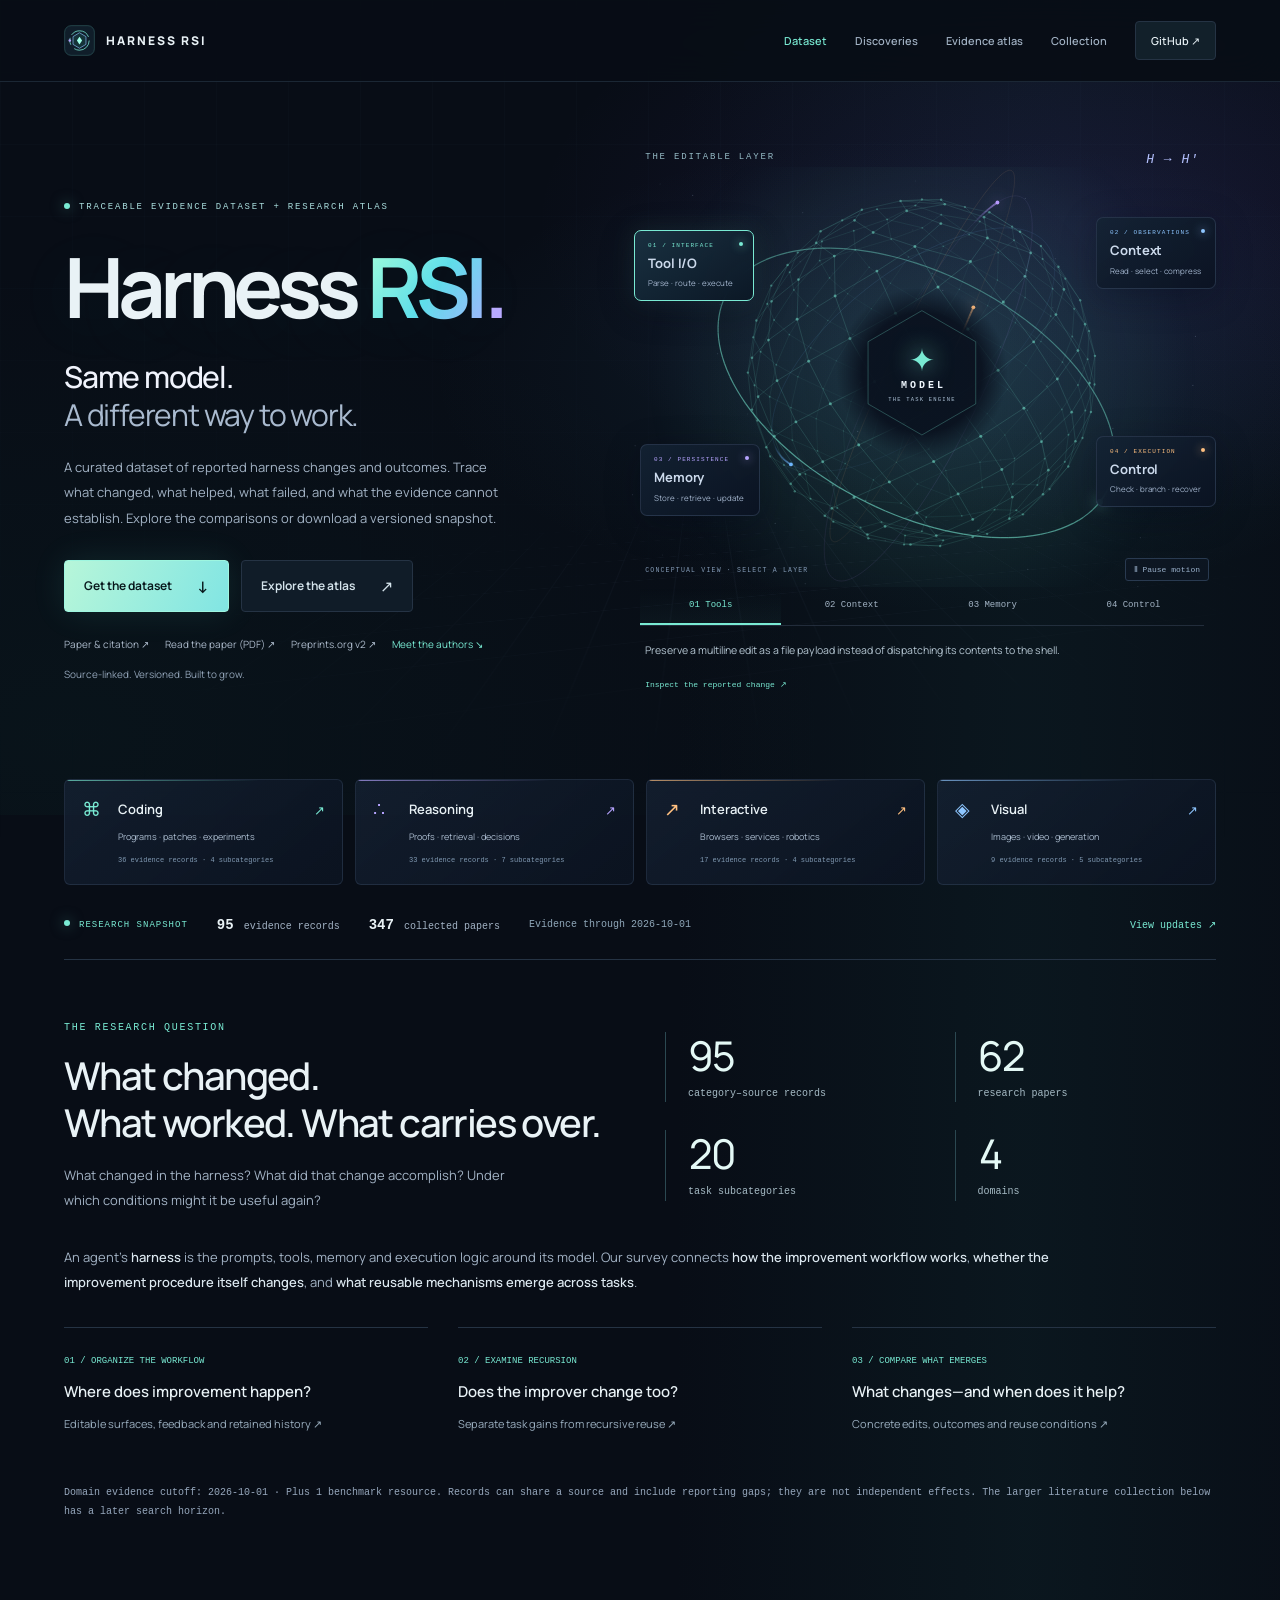
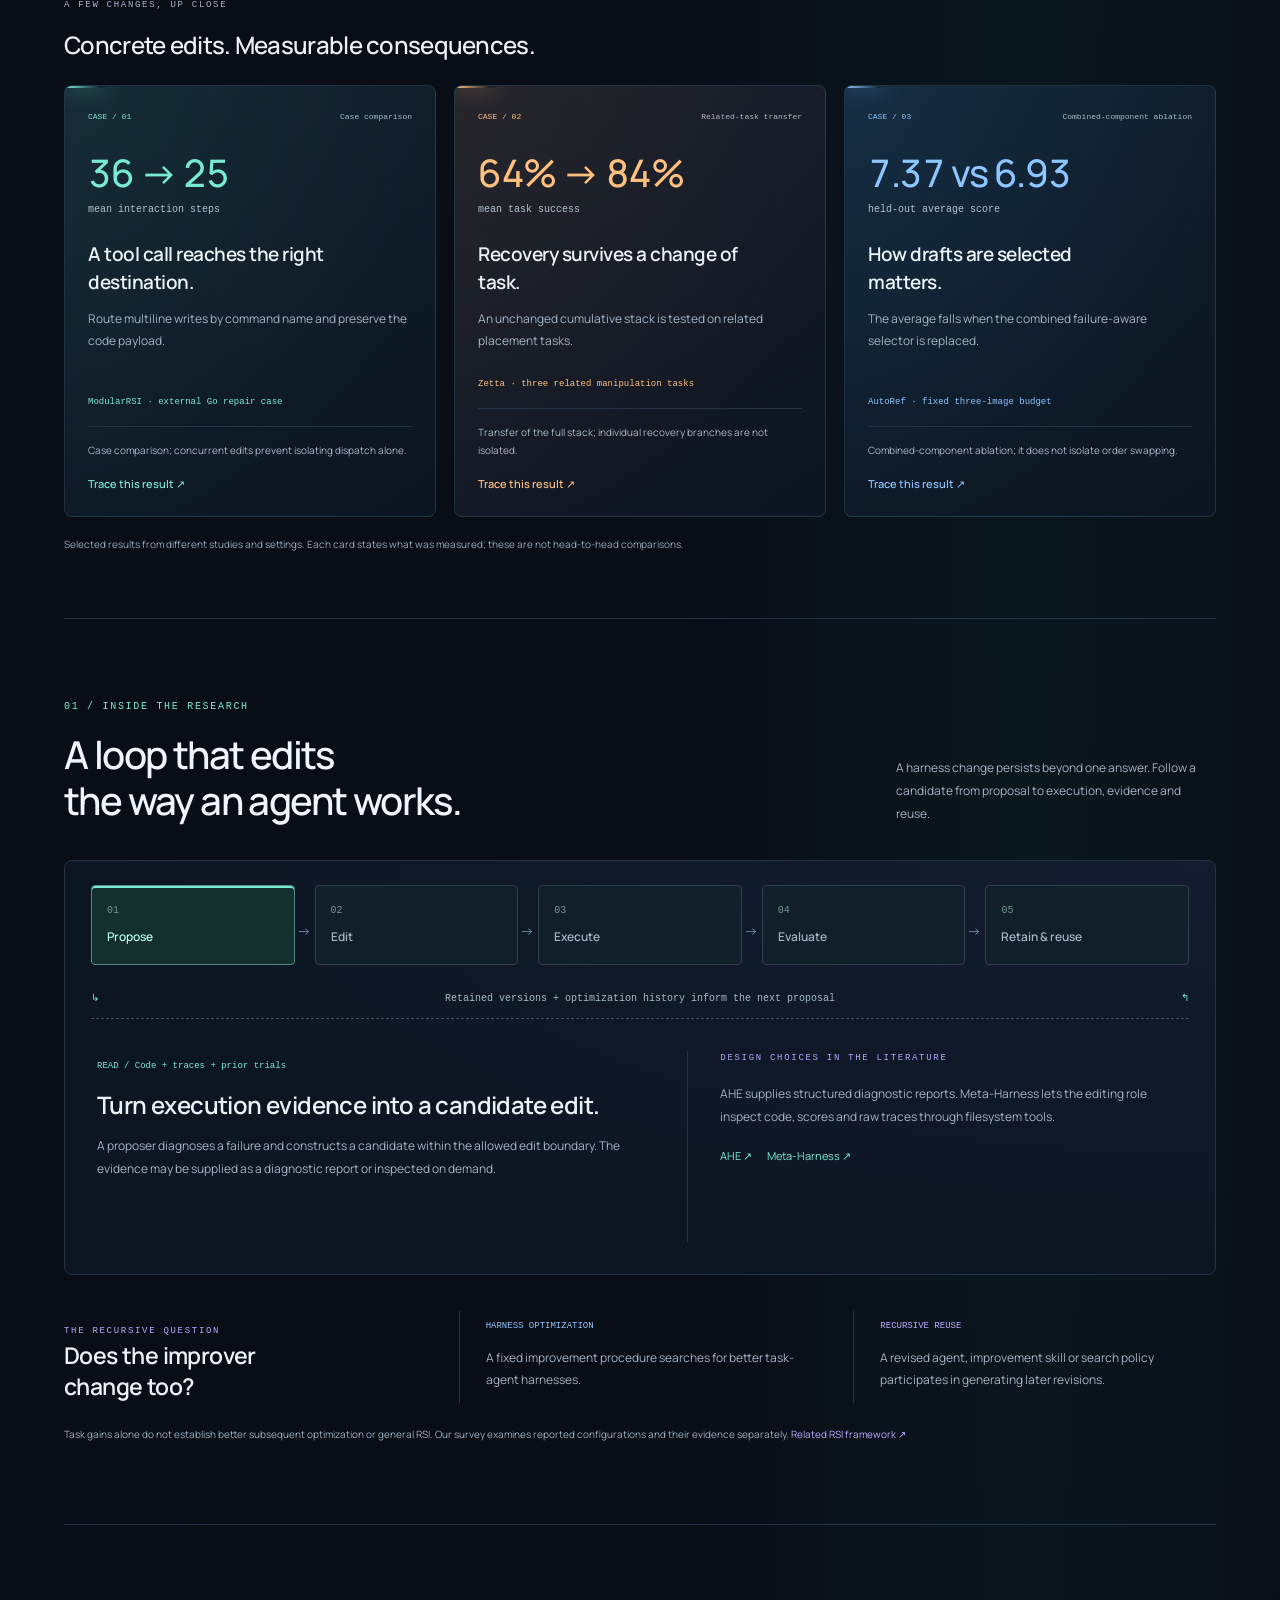
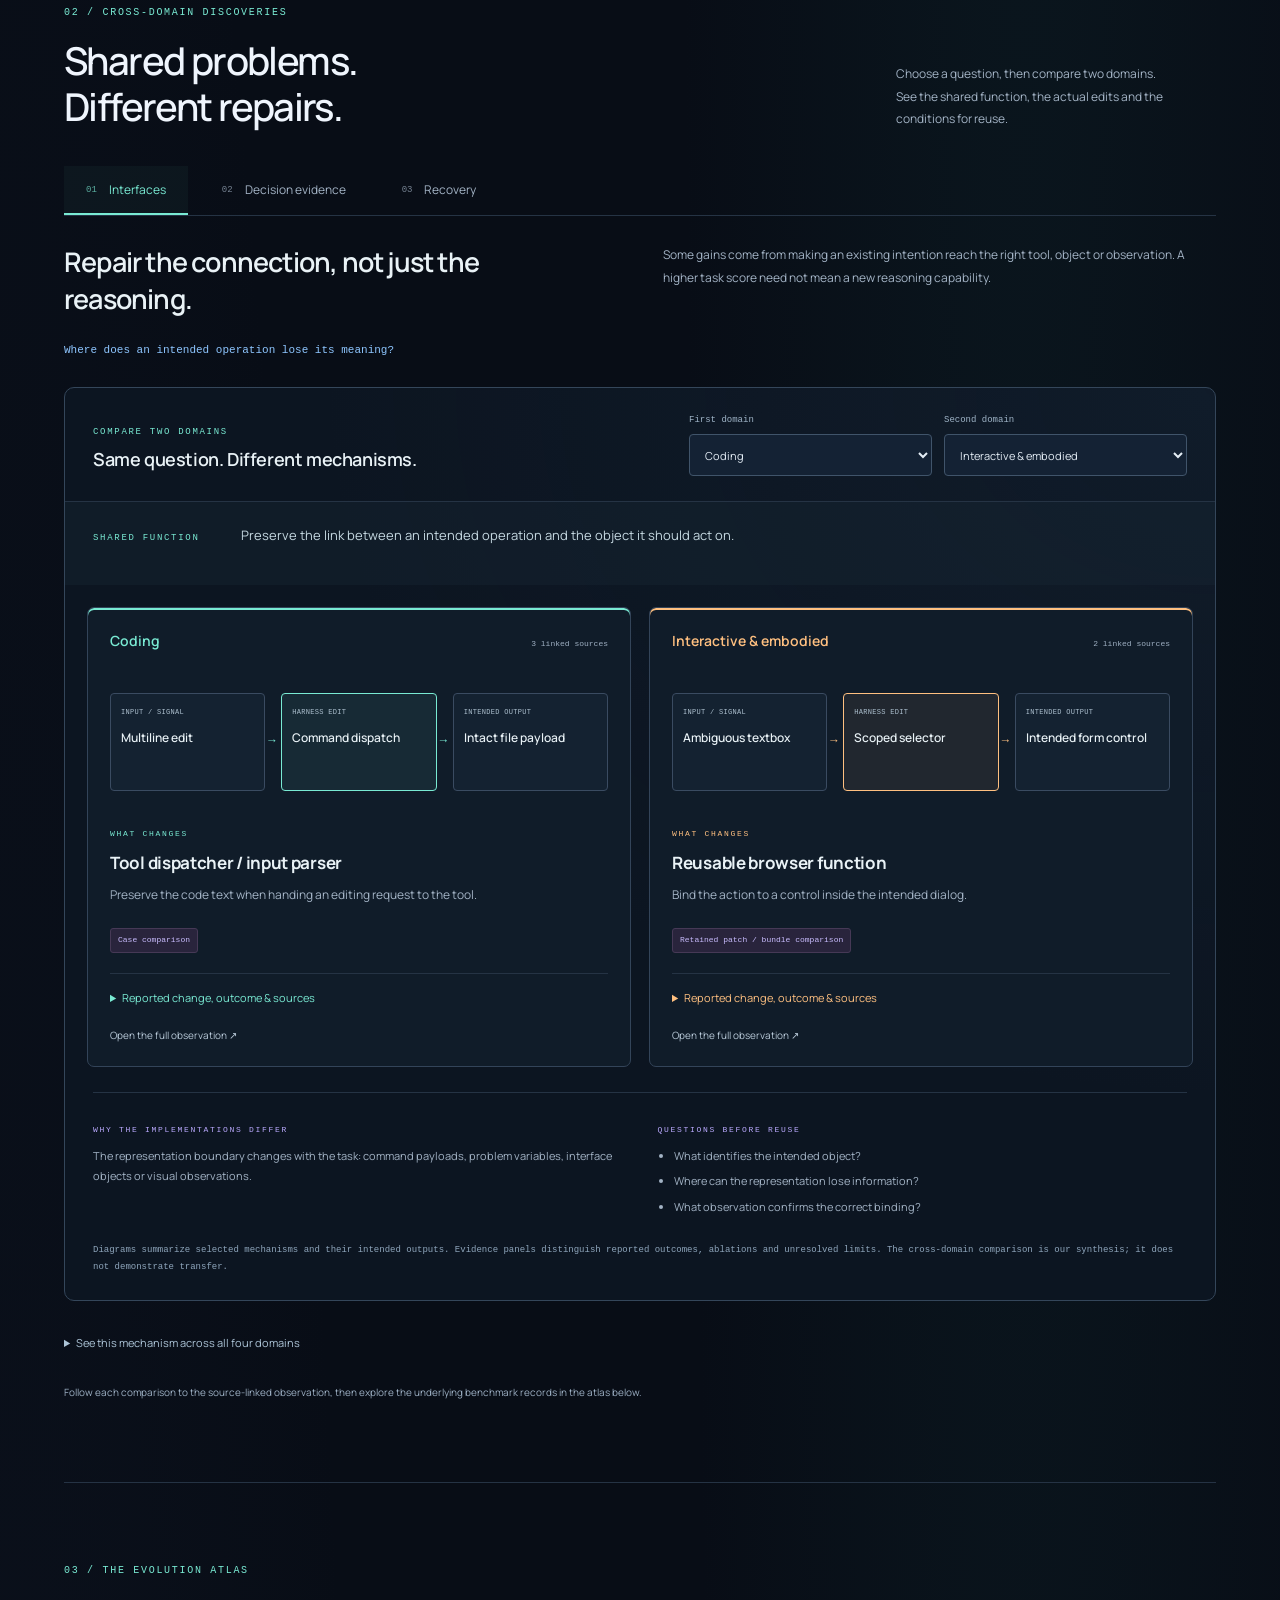
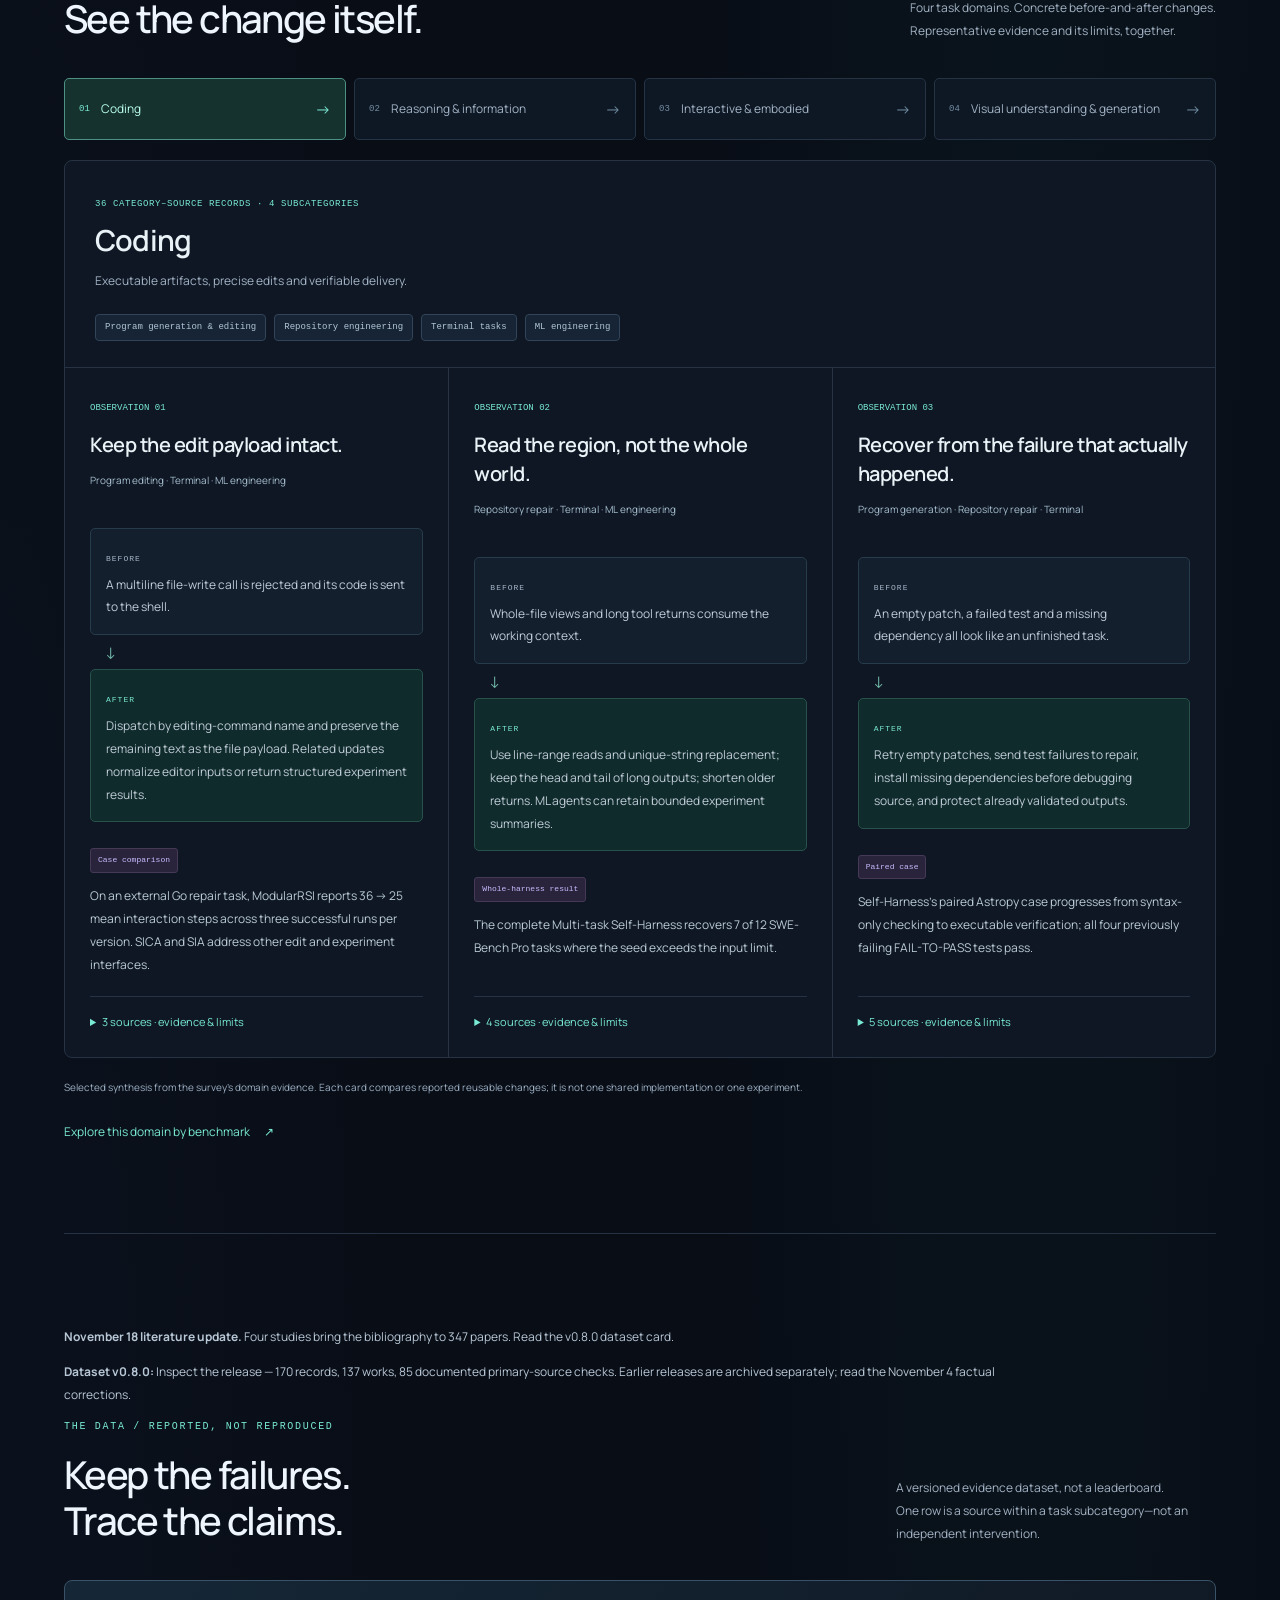
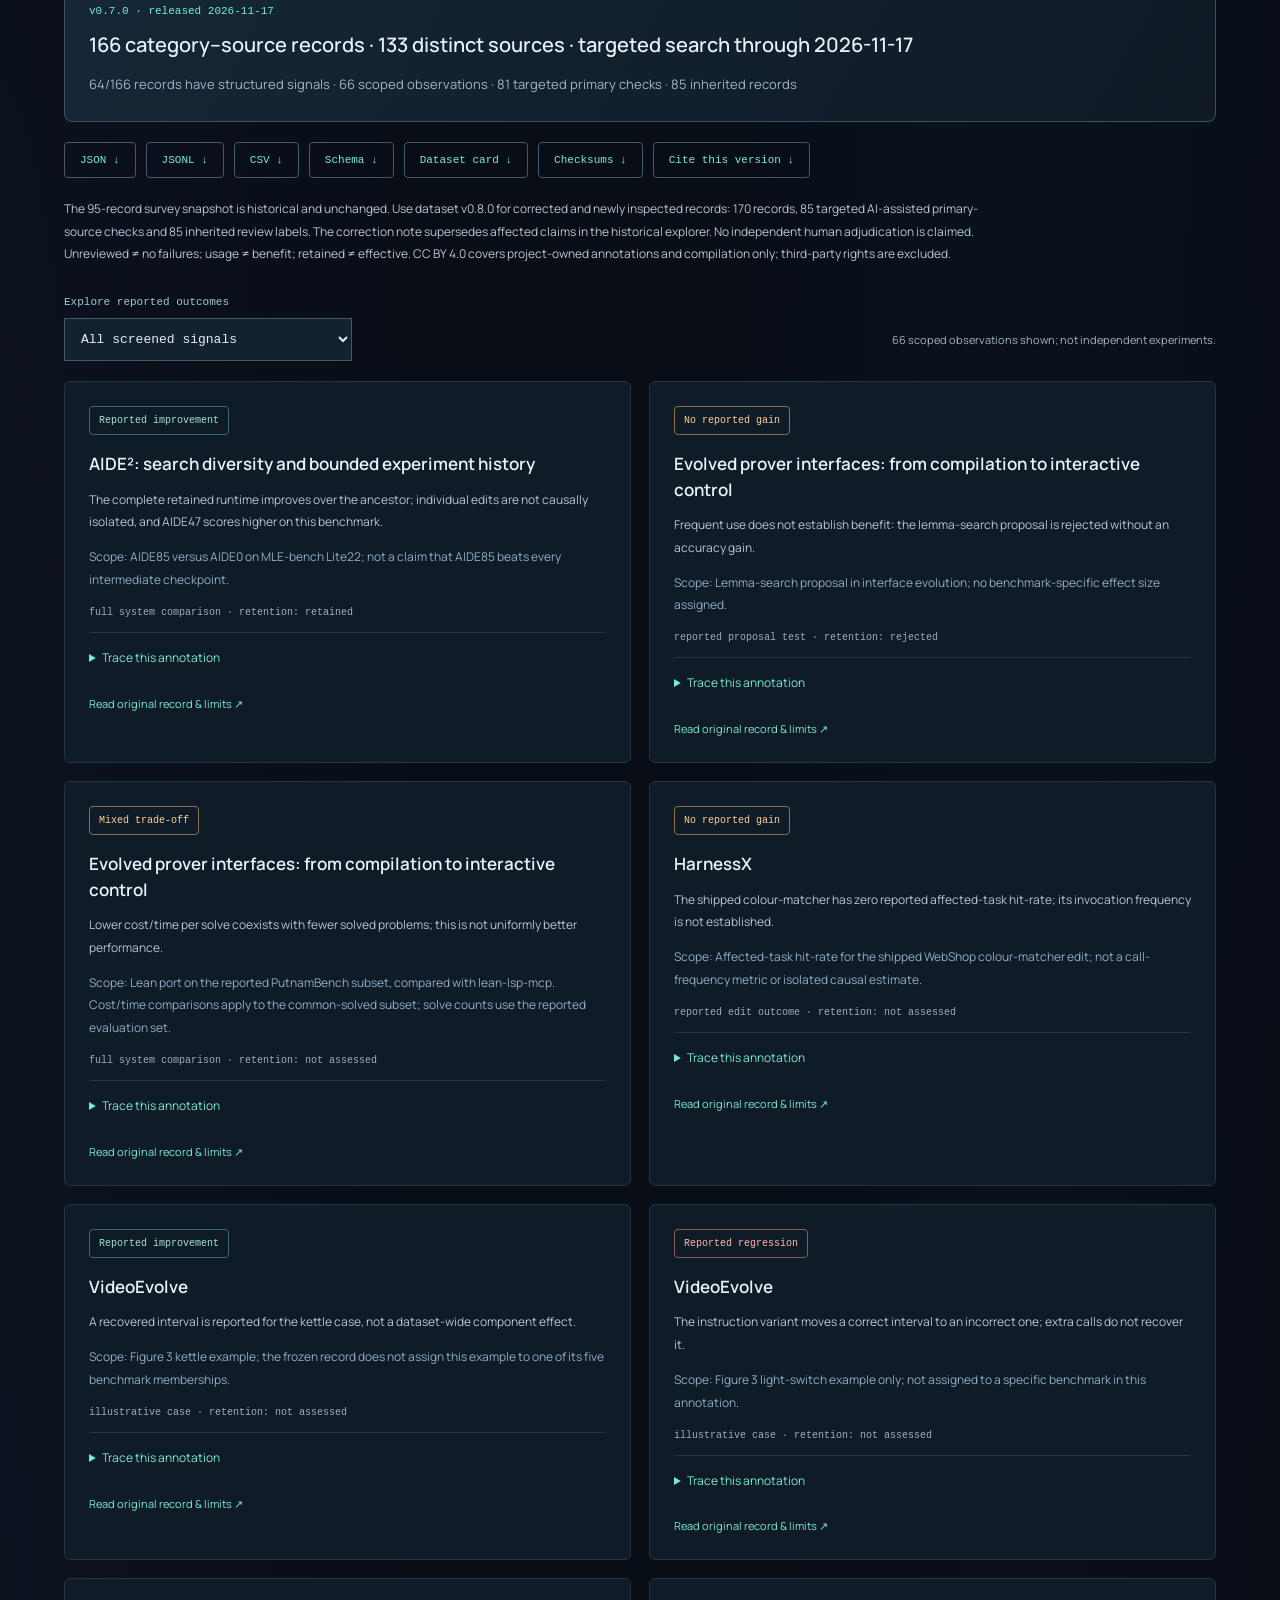
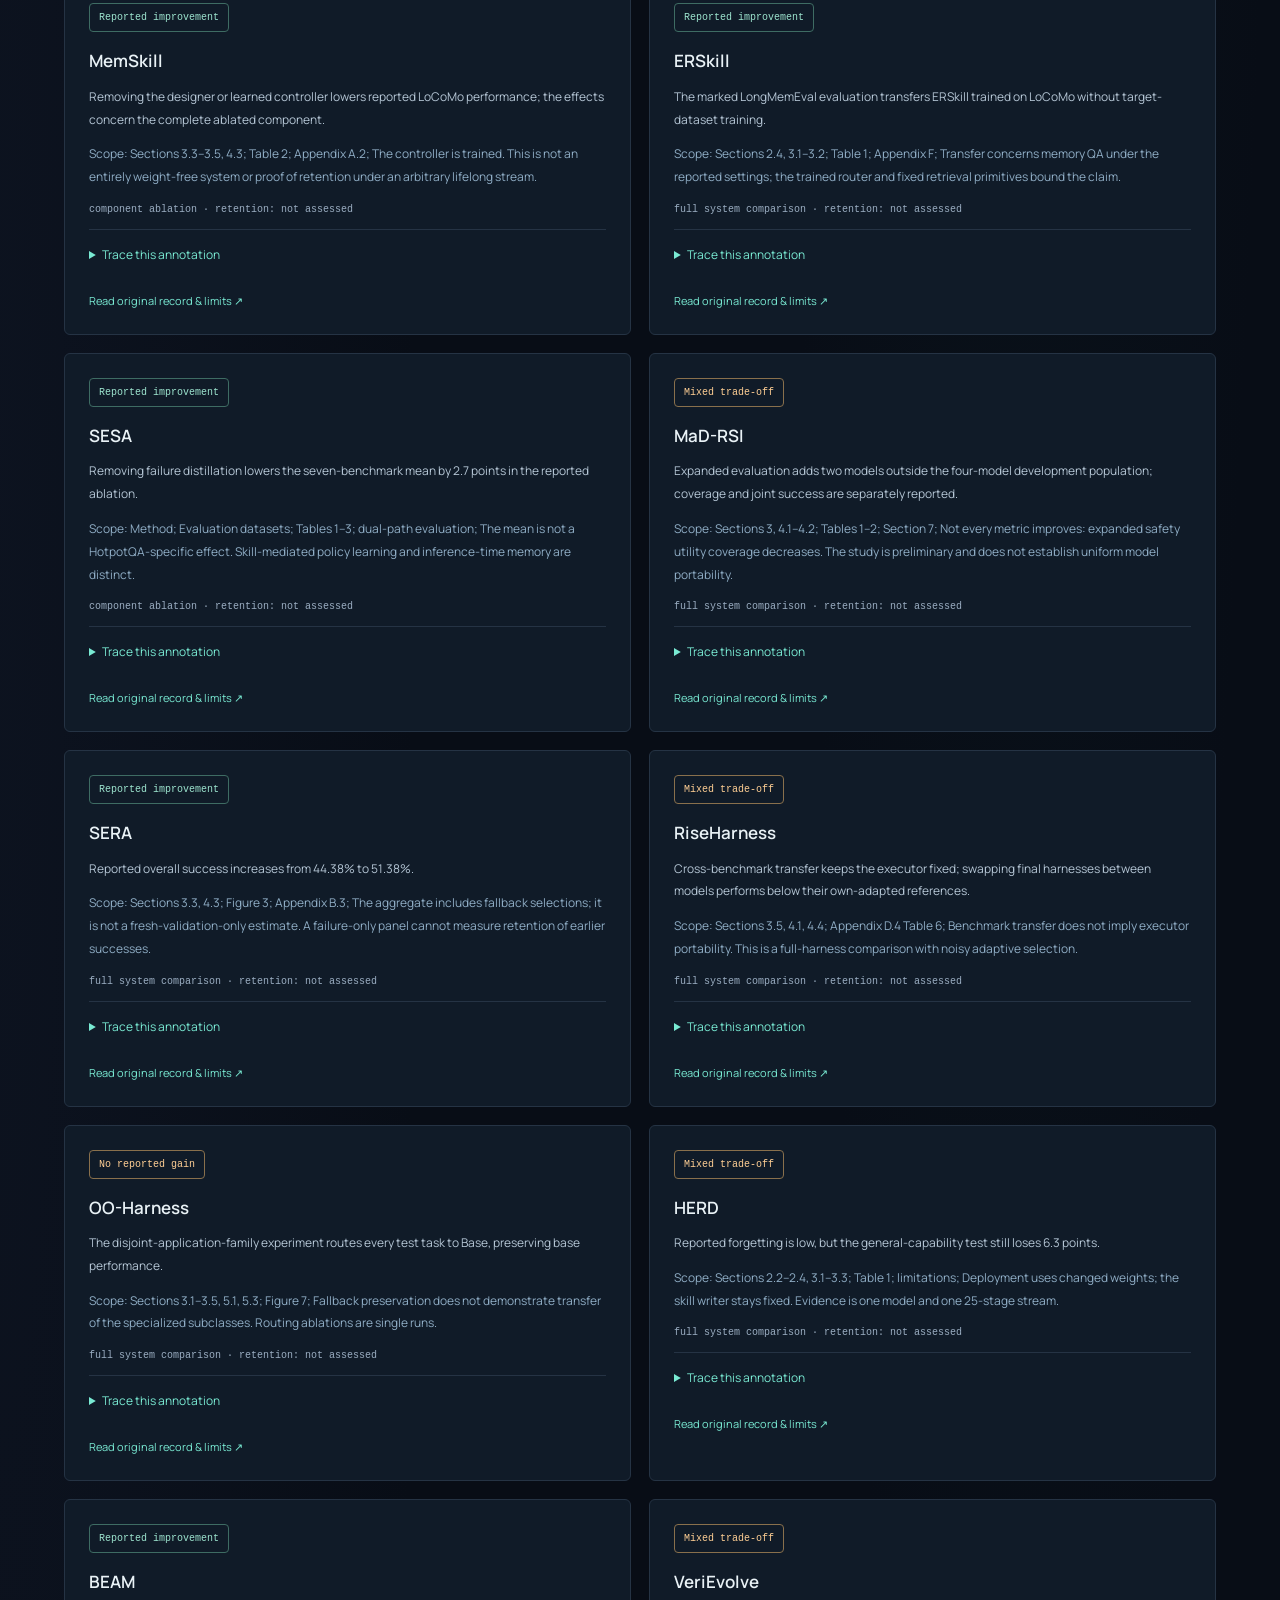
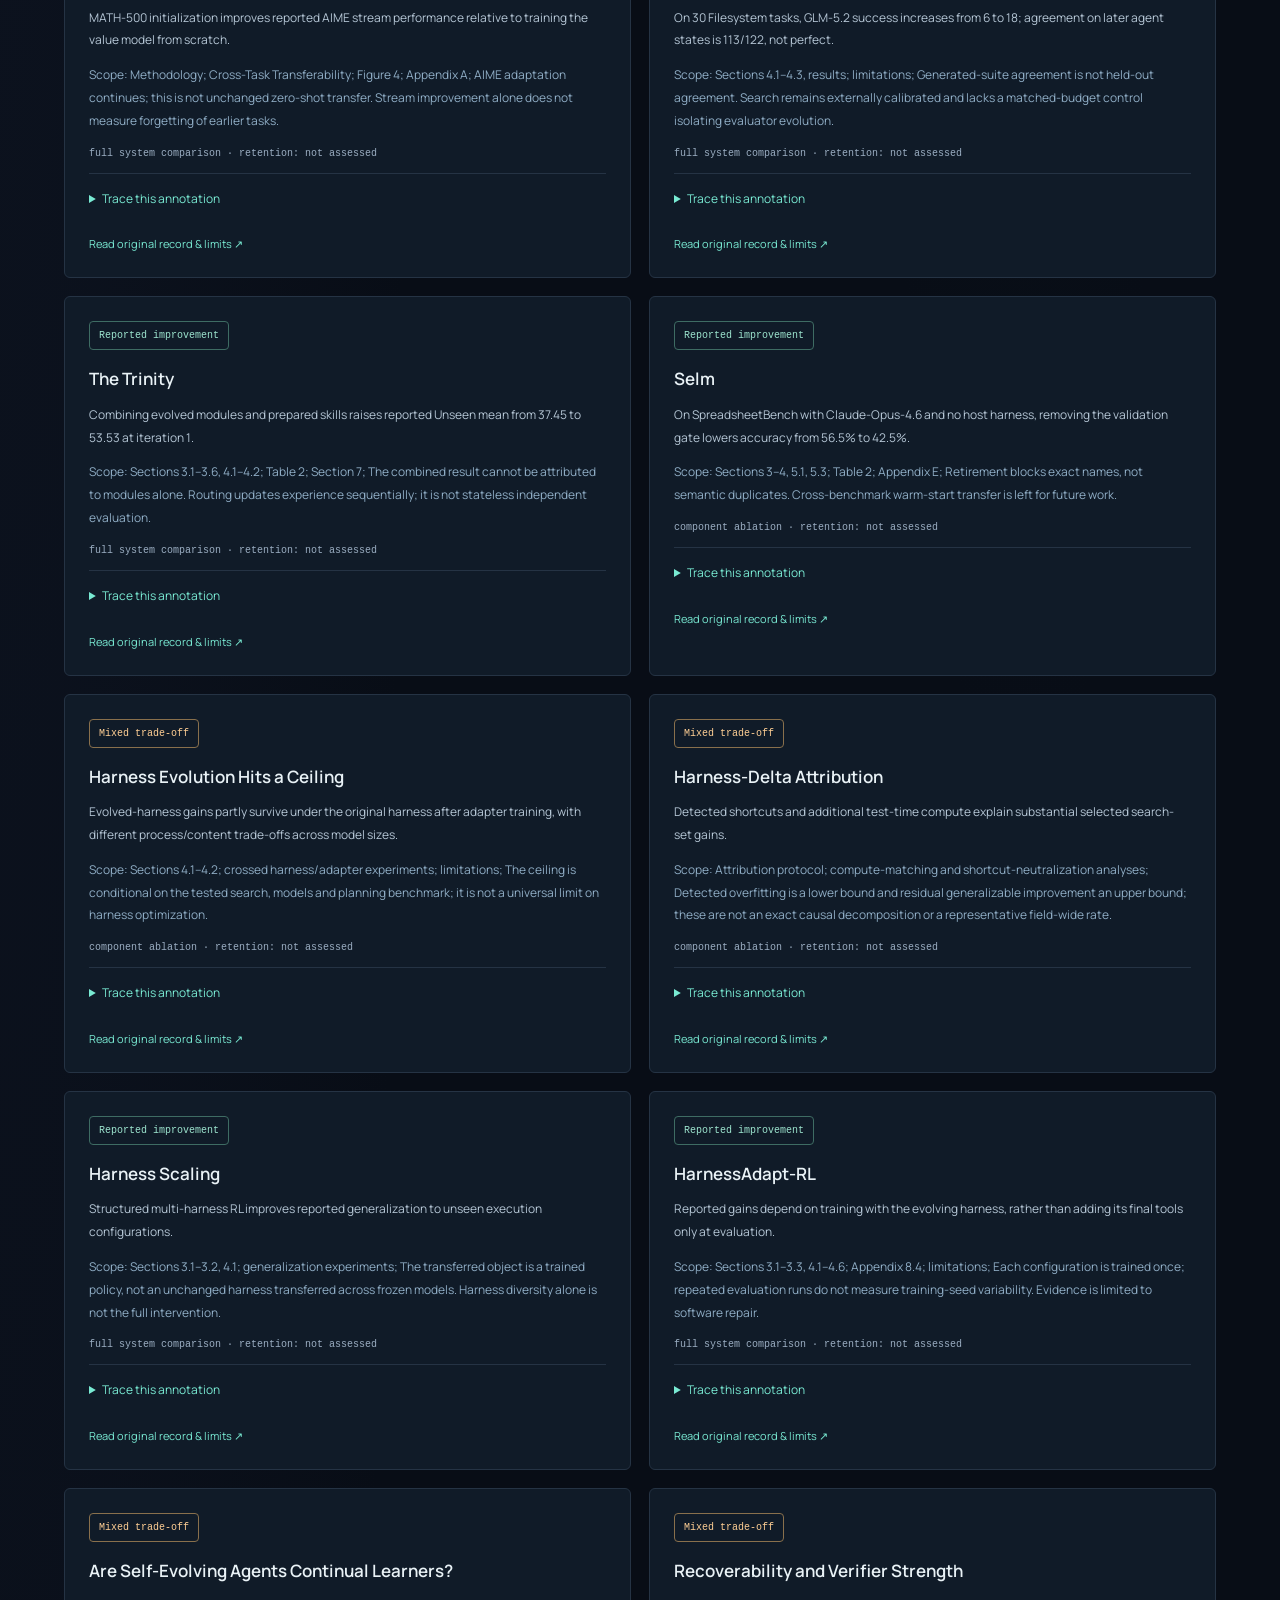
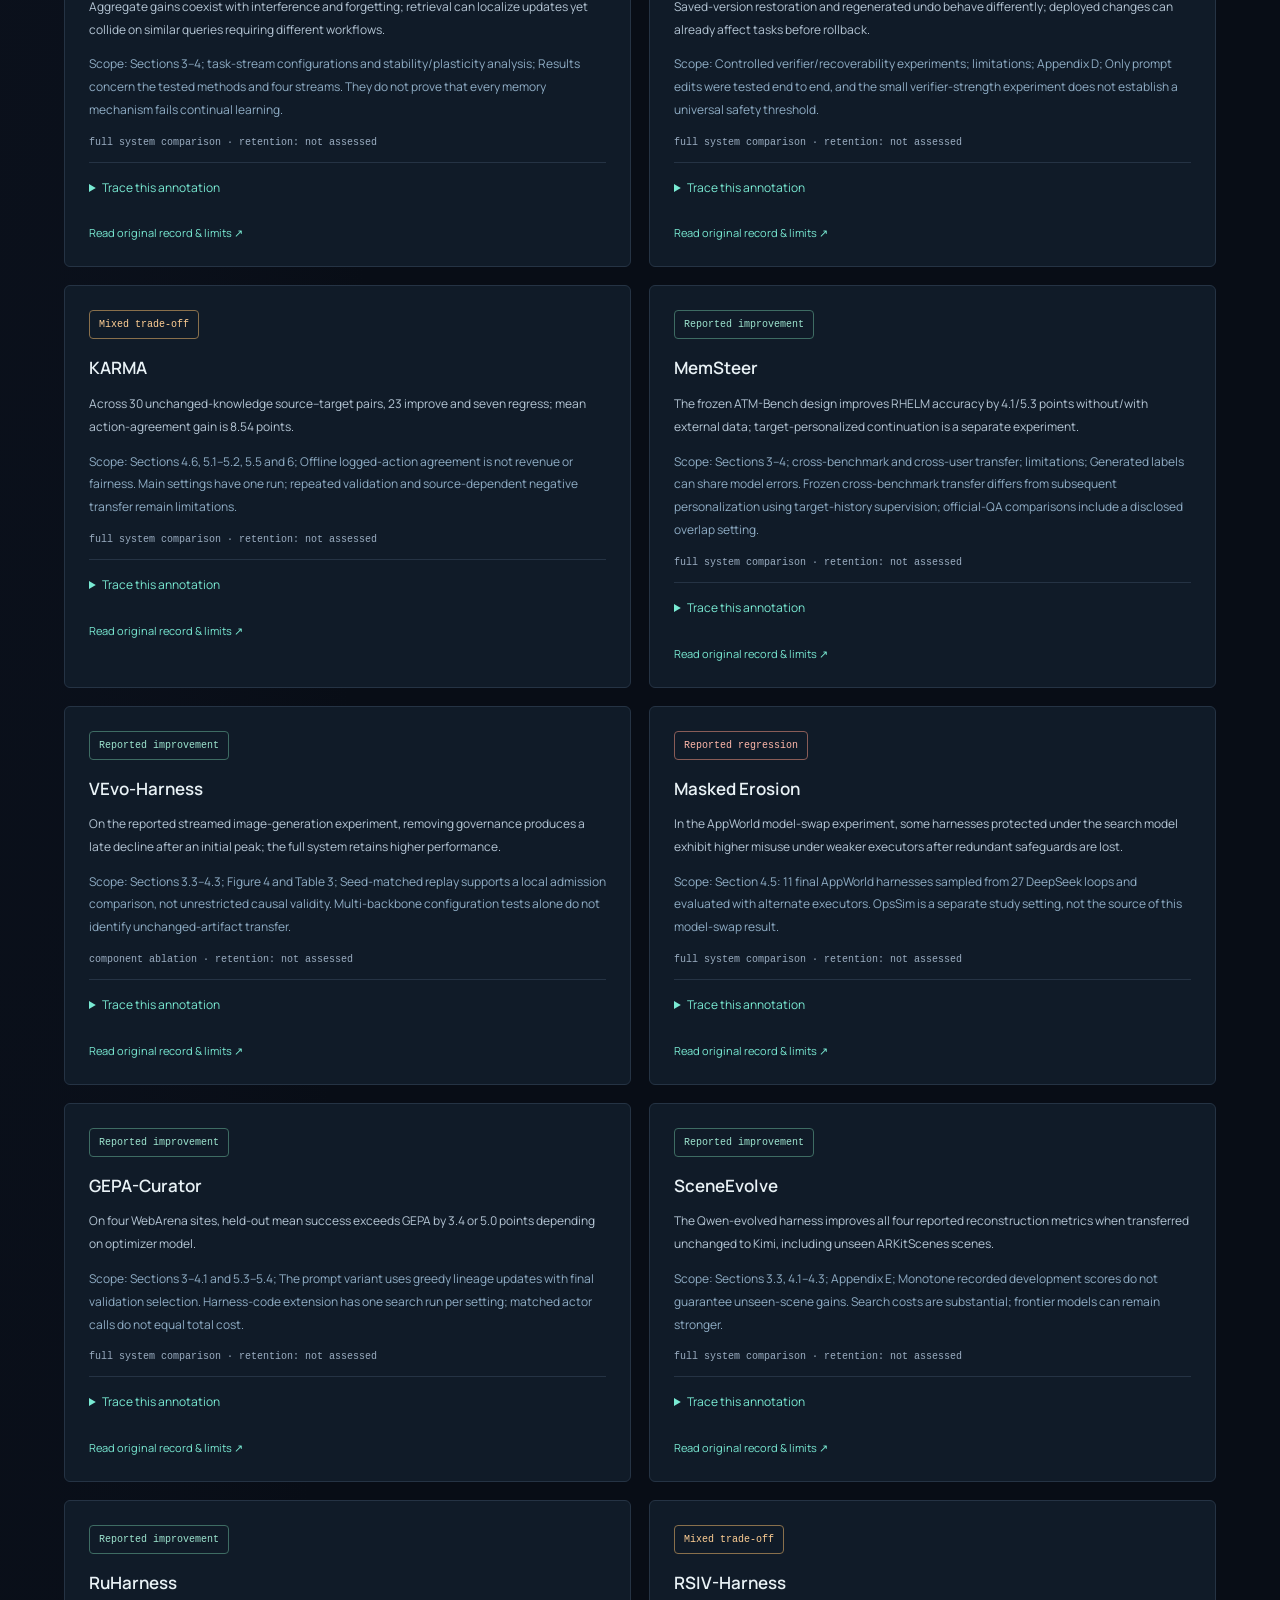
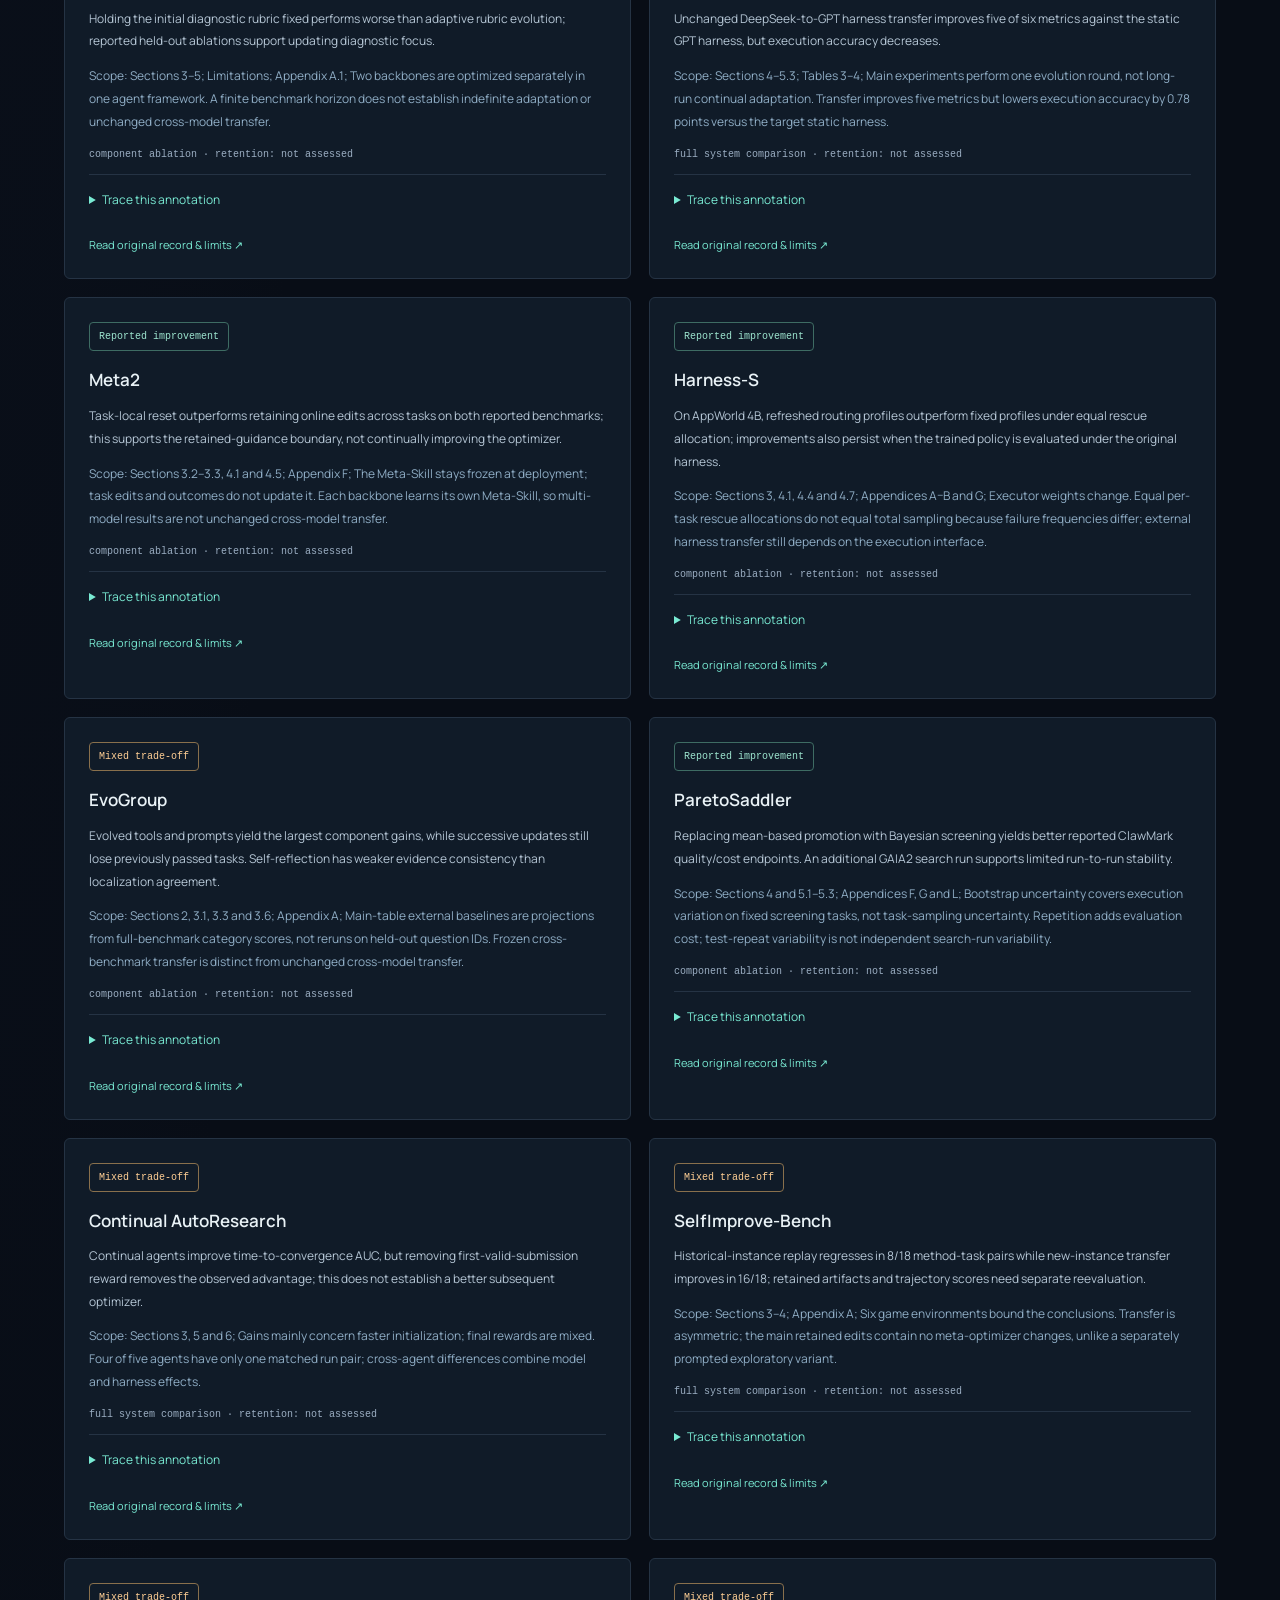
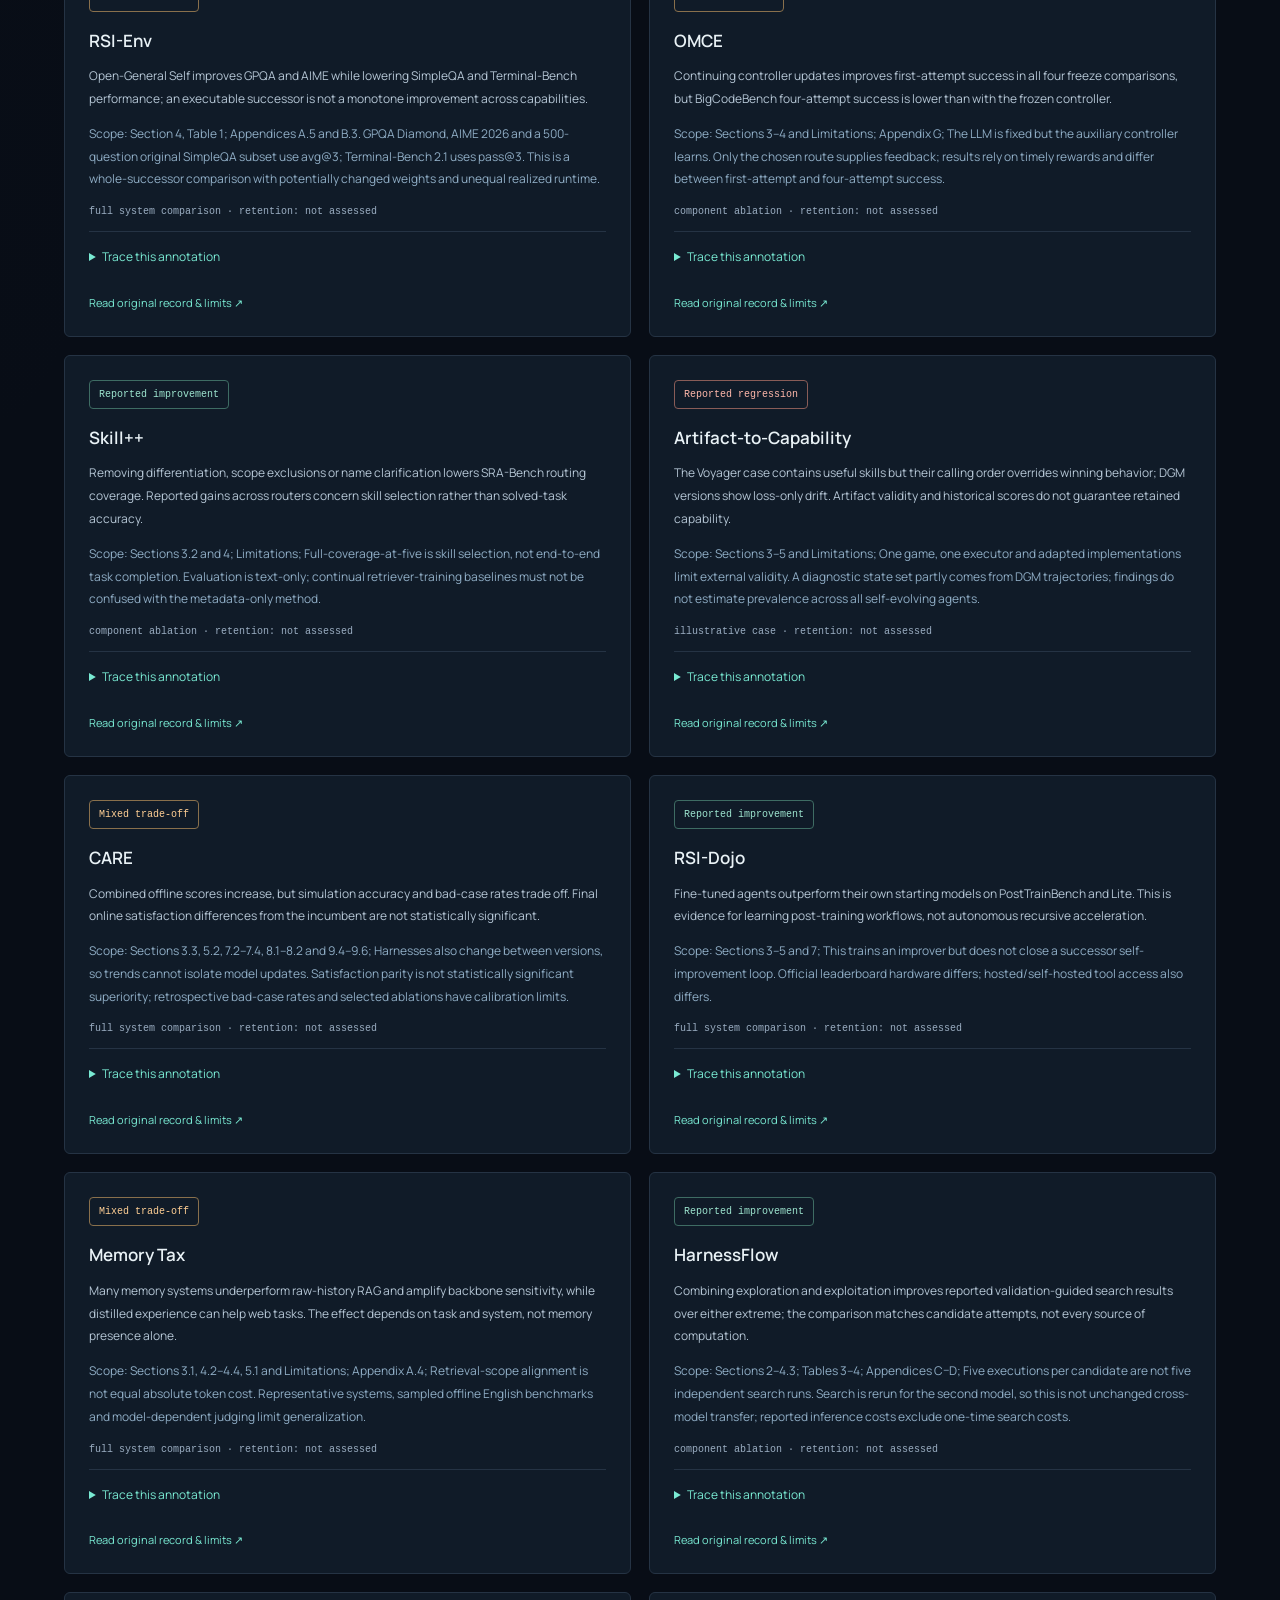
==== commit f3d730b7: "Update November 18 docs" ====
--- a/docs/index.html
+++ b/docs/index.html
@@ -34,12 +34,12 @@
 <section id="findings" class="synthesis section-space" aria-labelledby="findings-title"><div class="section-heading"><div><p class="eyebrow">02 / CROSS-DOMAIN DISCOVERIES</p><h2 id="findings-title">Shared problems.<br>Different repairs.</h2></div><p>Choose a question, then compare two domains.<br>See the shared function, the actual edits and the conditions for reuse.</p></div><div class="insight-tabs" id="insight-tabs" role="tablist" aria-label="Cross-domain comparison"></div><div id="insight-panel" role="tabpanel" tabindex="0"></div><p id="comparison-status" class="sr-only" aria-live="polite"></p><p class="atlas-note">Follow each comparison to the source-linked observation, then explore the underlying benchmark records in the atlas below.</p></section>
 <section id="atlas" class="atlas section-space" aria-labelledby="atlas-title"><div class="section-heading"><div><p class="eyebrow">03 / THE EVOLUTION ATLAS</p><h2 id="atlas-title">See the change itself.</h2></div><p>Four task domains. Concrete before-and-after changes.<br>Representative evidence and its limits, together.</p></div><div id="domain-tabs" class="domain-tabs" role="tablist" aria-label="Task domains" aria-orientation="horizontal"></div><div id="domain-panel" class="domain-panel" role="tabpanel" tabindex="0" aria-labelledby="tab-coding"><div class="panel-heading"><div><span class="domain-overline" id="domain-overline"></span><h3 id="domain-title">Coding</h3><p id="domain-subtitle"></p></div></div><div id="domain-scope" class="domain-scope"></div><div id="domain-findings" class="domain-findings"></div><p id="domain-status" class="sr-only" aria-live="polite"></p></div><p class="atlas-note">Selected synthesis from the survey’s domain evidence. Each card compares reported reusable changes; it is not one shared implementation or one experiment.</p><button type="button" class="atlas-detail-link" id="domain-evidence-link">Explore this domain by benchmark <span aria-hidden="true">↗</span></button></section>
 <section id="dataset" class="dataset-section section-space" aria-labelledby="dataset-title">
-<p class="dataset-boundary"><strong>November 17 literature update.</strong> Four studies bring the bibliography to 343 papers. <a href="dataset/v0.7.0/DATASET_CARD.md">Read the v0.7.0 dataset card</a>.</p>
-<p class="dataset-boundary"><strong>Dataset v0.7.0:</strong> <a href="dataset/">Inspect the release — 166 records, 133 works, 81 documented primary-source checks</a>. Earlier releases are archived separately; <a href="https://github.com/LucasXinYu/harness-rsi/blob/main/docs/FACTUAL_CORRECTIONS_2026-11-04.md">read the November 4 factual corrections</a>.</p>
+<p class="dataset-boundary"><strong>November 18 literature update.</strong> Four studies bring the bibliography to 347 papers. <a href="dataset/v0.8.0/DATASET_CARD.md">Read the v0.8.0 dataset card</a>.</p>
+<p class="dataset-boundary"><strong>Dataset v0.8.0:</strong> <a href="dataset/">Inspect the release — 170 records, 137 works, 85 documented primary-source checks</a>. Earlier releases are archived separately; <a href="https://github.com/LucasXinYu/harness-rsi/blob/main/docs/FACTUAL_CORRECTIONS_2026-11-04.md">read the November 4 factual corrections</a>.</p>
 <div class="section-heading"><div><p class="eyebrow">THE DATA / REPORTED, NOT REPRODUCED</p><h2 id="dataset-title">Keep the failures.<br>Trace the claims.</h2></div><p>A versioned evidence dataset, not a leaderboard.<br>One row is a source within a task subcategory—not an independent intervention.</p></div>
-<div class="dataset-release"><span id="dataset-version">v0.7.0 · released 2026-11-17</span><strong id="dataset-coverage">166 category–source records · targeted search through 2026-11-17</strong><p id="dataset-screening">64/166 records have structured signals · 66 scoped observations · 81 targeted primary checks · 85 inherited records</p></div>
-<div class="dataset-downloads" aria-label="Dataset downloads"><a href="dataset/v0.7.0/dataset.json" data-dataset-file="dataset.json" download>JSON ↓</a><a href="dataset/v0.7.0/records.jsonl" data-dataset-file="records.jsonl" download>JSONL ↓</a><a href="dataset/v0.7.0/records.csv" data-dataset-file="records.csv" download>CSV ↓</a><a href="dataset/v0.7.0/schema.json" data-dataset-file="schema.json" download>Schema ↓</a><a href="dataset/v0.7.0/DATASET_CARD.md" data-dataset-file="DATASET_CARD.md" download>Dataset card ↓</a><a href="dataset/v0.7.0/checksums.json" data-dataset-file="checksums.json" download>Checksums ↓</a><a href="dataset/v0.7.0/citation.bib" data-dataset-file="citation.bib" download>Cite this version ↓</a></div>
-<p class="dataset-boundary">The 95-record survey snapshot is historical and unchanged. Use dataset v0.7.0 for corrected and newly inspected records: 166 records, 81 targeted AI-assisted primary-source checks and 85 inherited review labels. The correction note supersedes affected claims in the historical explorer. No independent human adjudication is claimed. Unreviewed ≠ no failures; usage ≠ benefit; retained ≠ effective. <a href="dataset/v0.7.0/LICENSE-DATA.md">CC BY 4.0 covers project-owned annotations and compilation only</a>; third-party rights are excluded.</p>
+<div class="dataset-release"><span id="dataset-version">v0.8.0 · released 2026-11-18</span><strong id="dataset-coverage">170 category–source records · targeted search through 2026-11-18</strong><p id="dataset-screening">68/170 records have structured signals · 70 scoped observations · 85 targeted primary checks · 85 inherited records</p></div>
+<div class="dataset-downloads" aria-label="Dataset downloads"><a href="dataset/v0.8.0/dataset.json" data-dataset-file="dataset.json" download>JSON ↓</a><a href="dataset/v0.8.0/records.jsonl" data-dataset-file="records.jsonl" download>JSONL ↓</a><a href="dataset/v0.8.0/records.csv" data-dataset-file="records.csv" download>CSV ↓</a><a href="dataset/v0.8.0/schema.json" data-dataset-file="schema.json" download>Schema ↓</a><a href="dataset/v0.8.0/DATASET_CARD.md" data-dataset-file="DATASET_CARD.md" download>Dataset card ↓</a><a href="dataset/v0.8.0/checksums.json" data-dataset-file="checksums.json" download>Checksums ↓</a><a href="dataset/v0.8.0/citation.bib" data-dataset-file="citation.bib" download>Cite this version ↓</a></div>
+<p class="dataset-boundary">The 95-record survey snapshot is historical and unchanged. Use dataset v0.8.0 for corrected and newly inspected records: 170 records, 85 targeted AI-assisted primary-source checks and 85 inherited review labels. The correction note supersedes affected claims in the historical explorer. No independent human adjudication is claimed. Unreviewed ≠ no failures; usage ≠ benefit; retained ≠ effective. <a href="dataset/v0.8.0/LICENSE-DATA.md">CC BY 4.0 covers project-owned annotations and compilation only</a>; third-party rights are excluded.</p>
 <div class="dataset-toolbar"><label for="dataset-outcome">Explore reported outcomes<select id="dataset-outcome"><option value="all">All screened signals</option><option value="regression">Reported regressions</option><option value="no_gain">No reported gain</option><option value="mixed">Mixed trade-offs</option><option value="improvement">Reported improvements</option><option value="not_assessed">Performance effect not assessed</option></select></label><p id="dataset-filter-status" role="status" aria-live="polite"></p></div>
 <div id="dataset-signals" class="dataset-signals"></div><p id="dataset-error" role="alert" hidden>Dataset could not be loaded. The versioned download links remain available.</p>
 <details class="dataset-method"><summary>What these labels do—and do not—mean</summary><p>One record may contain multiple outcomes under different comparisons. Each signal has a scope, attribution type, retention status, supporting record excerpt and pinned primary-source locator. Empty benchmark applicability does not mean every benchmark. Selection and control fields are populated only for inspected settings; missingness is explicit. This is not a representative sample of attempted edits; do not calculate a global success or failure rate. The separate living bibliography below includes newer papers that have not entered this evidence snapshot.</p></details>
